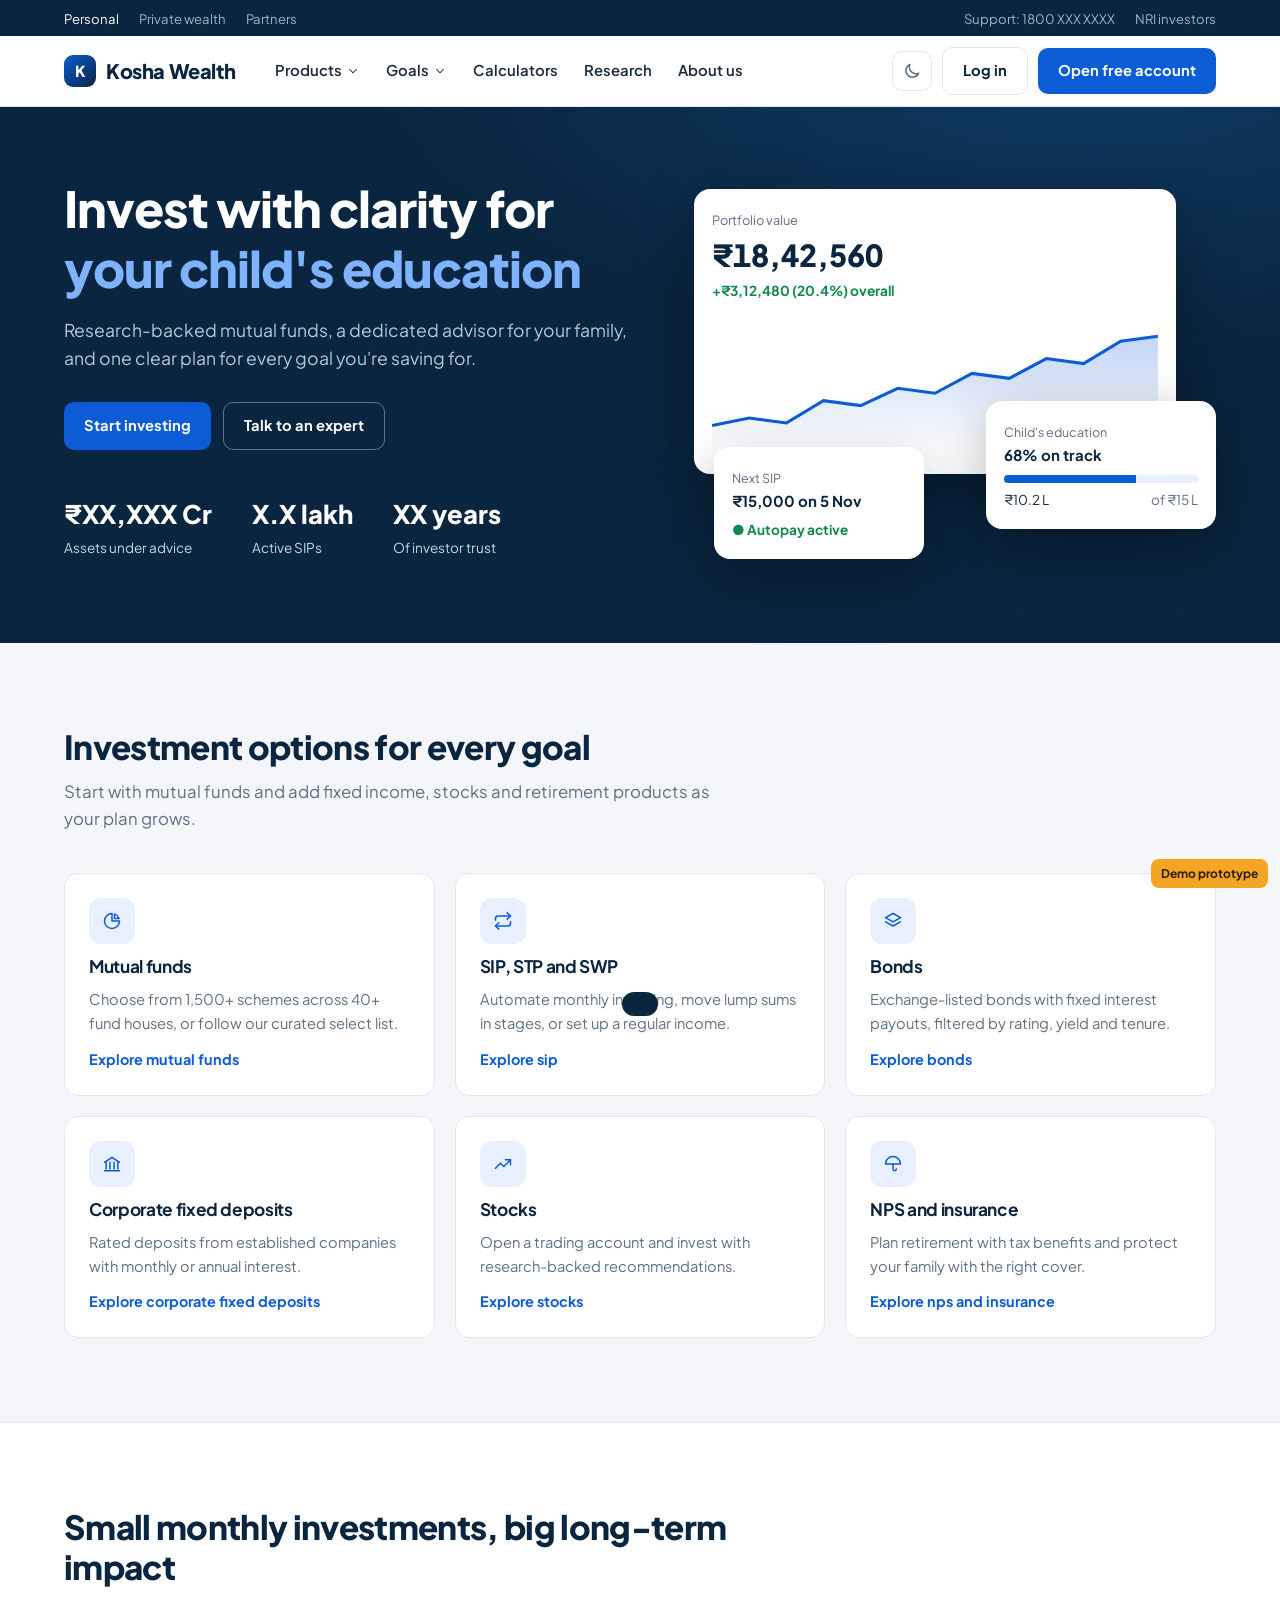
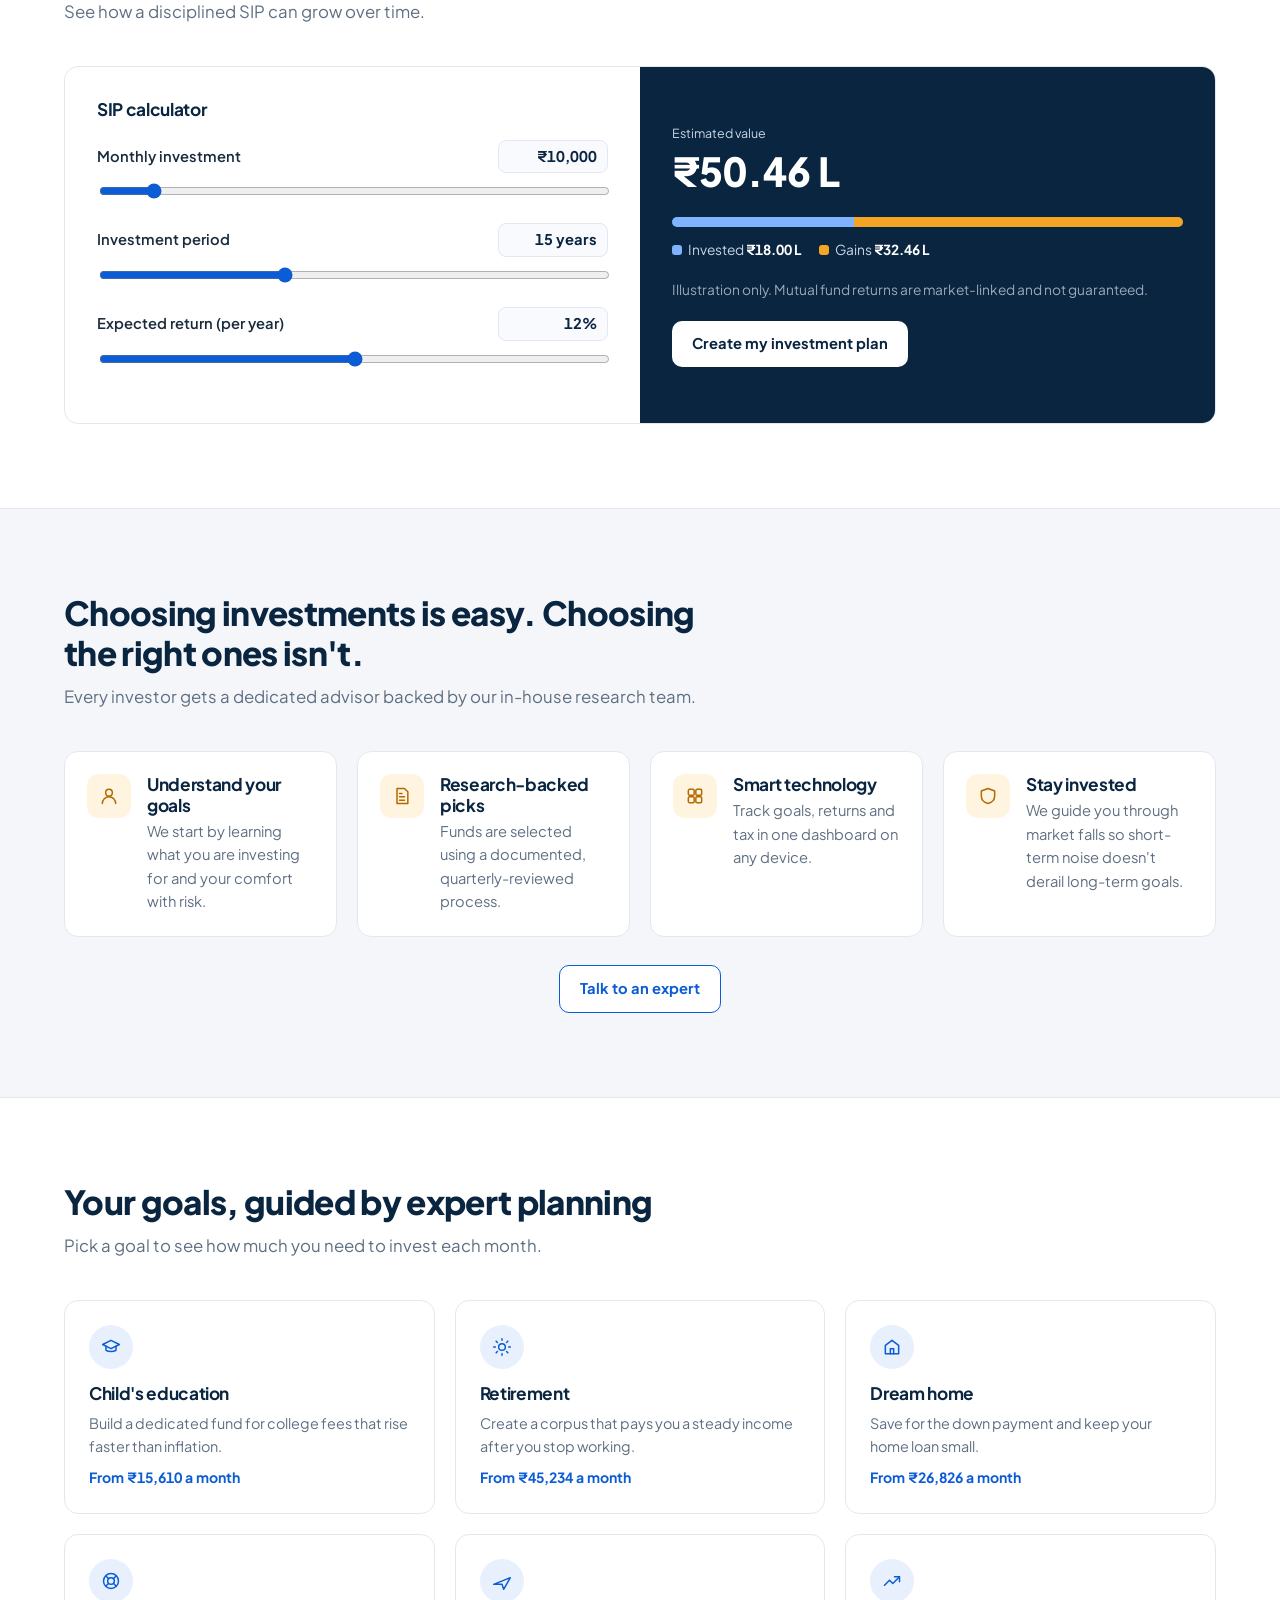
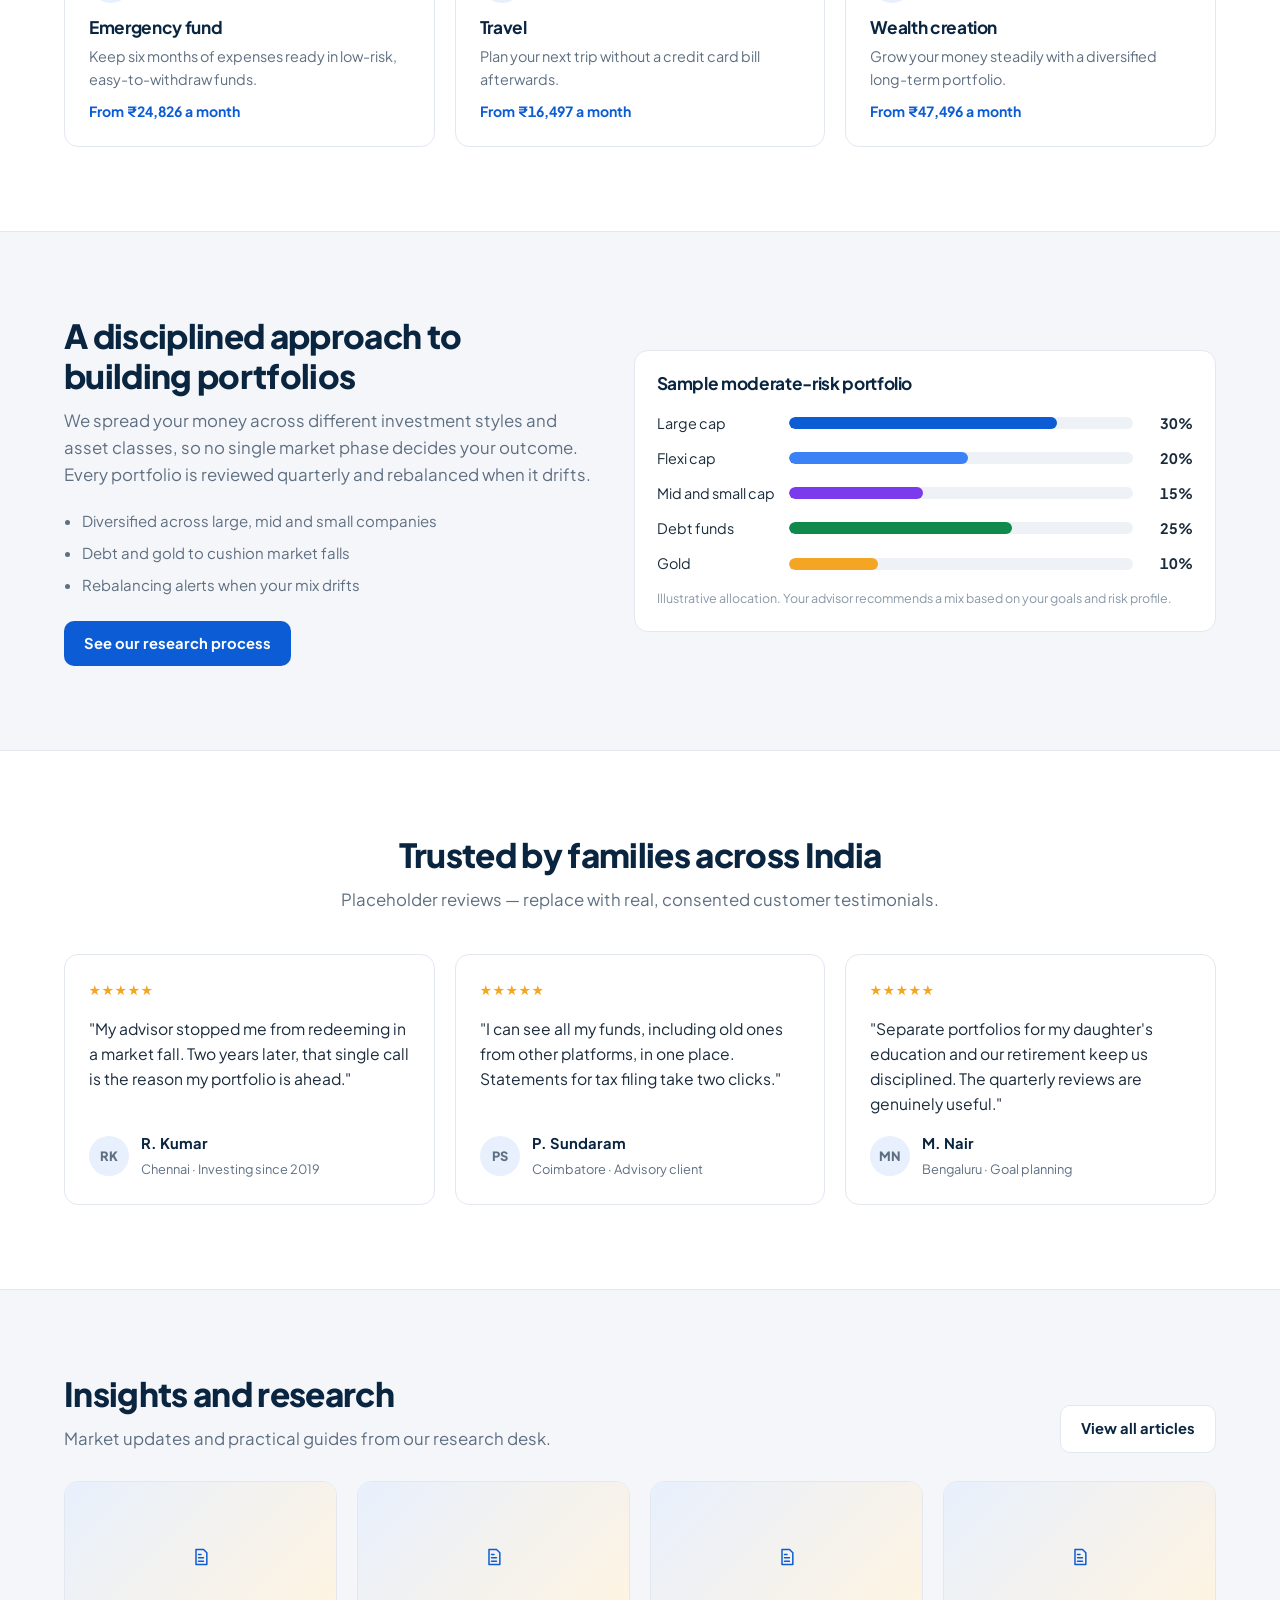
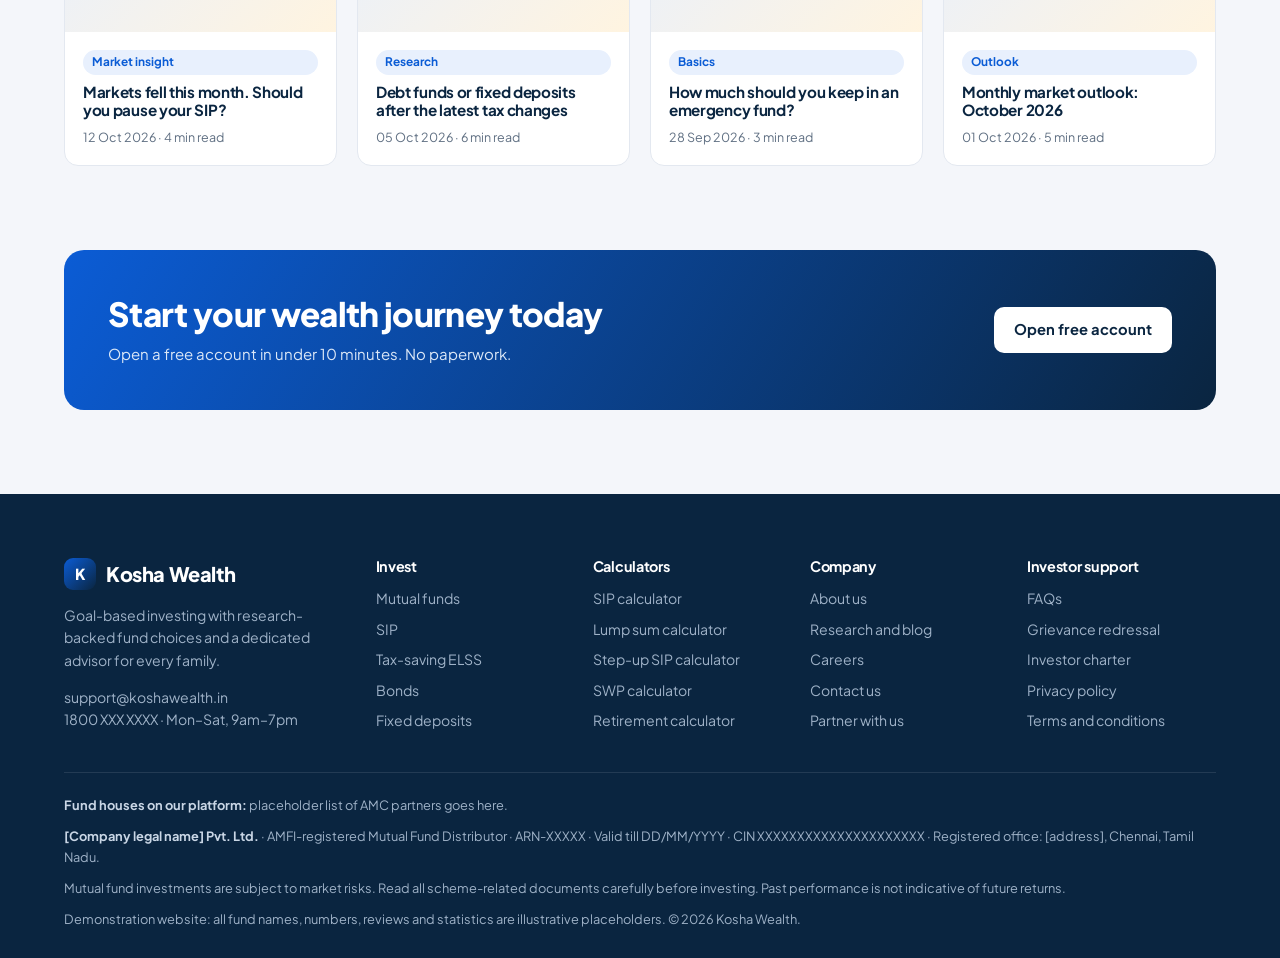
==== index.html @ cf7f3fb5 "Initial commit: Kosha Wealth demo website" ====
<!DOCTYPE html>
<html lang="en" data-theme="light">
<head>
<meta charset="utf-8">
<meta name="viewport" content="width=device-width, initial-scale=1, viewport-fit=cover">
<title>Kosha Wealth — Invest with a plan</title>
<link rel="preconnect" href="https://fonts.googleapis.com">
<link rel="preconnect" href="https://fonts.gstatic.com" crossorigin>
<link href="https://fonts.googleapis.com/css2?family=Plus+Jakarta+Sans:wght@400;500;600;700;800&display=swap" rel="stylesheet">
<style>
:root{
  --bg:#F4F6FA;--surface:#FFFFFF;--surface-2:#F8FAFD;--line:#E3E8F0;--line-2:#EEF2F7;
  --navy:#0A2540;--text:#1A2B3C;--muted:#5F6F82;--faint:#8A98A8;
  --primary:#0B5CD5;--primary-2:#0A4DB3;--primary-soft:#E8F0FD;
  --accent:#F5A524;--accent-soft:#FFF4E0;--up:#0F8A4C;--up-soft:#E6F6EE;--down:#D0342C;--down-soft:#FDECEB;
  --hero:#0A2540;--hero-2:#0E3A63;
  --shadow-sm:0 1px 2px rgba(10,37,64,.06);--shadow:0 2px 6px rgba(10,37,64,.05),0 12px 32px rgba(10,37,64,.07);
  --font:"Plus Jakarta Sans",ui-sans-serif,system-ui,-apple-system,"Segoe UI",Roboto,sans-serif;
  box-sizing:border-box;padding-top:env(safe-area-inset-top,0px);padding-bottom:env(safe-area-inset-bottom,0px);
}
:root[data-theme="dark"]{
  --bg:#0B1420;--surface:#111D2B;--surface-2:#0F1A27;--line:#213244;--line-2:#1A2A3A;
  --navy:#E6EEF7;--text:#D9E3EE;--muted:#93A4B6;--faint:#6F8296;
  --primary:#4C8DF6;--primary-2:#6AA1F8;--primary-soft:#14263D;
  --accent:#F5B54A;--accent-soft:#2A2213;--up:#3CC683;--up-soft:#0F2A1F;--down:#F2716A;--down-soft:#2E1716;
  --hero:#0D1B2C;--hero-2:#12304F;--shadow-sm:none;--shadow:none;
}
html{scroll-padding-top:env(safe-area-inset-top,0px)}
*,*::before,*::after{box-sizing:inherit}
body{margin:0;background:var(--bg);color:var(--text);font:15px/1.6 var(--font);-webkit-font-smoothing:antialiased}
h1,h2,h3,h4{color:var(--navy);margin:0;line-height:1.2;letter-spacing:-.02em}
h1{font-size:clamp(2.1rem,4.4vw,3.4rem);font-weight:800}
.hero h1{font-size:clamp(2.1rem,3.9vw,3.1rem)}
h2{font-size:clamp(1.55rem,2.6vw,2.15rem);font-weight:800}
h3{font-size:1.08rem;font-weight:700}
h4{font-size:.95rem;font-weight:700}
p{margin:0}a{color:inherit}
button,input,select{font:inherit;color:inherit}
:focus-visible{outline:3px solid var(--primary);outline-offset:2px;border-radius:6px}
.num{font-variant-numeric:tabular-nums}
.wrap{max-width:1200px;margin:0 auto;padding:0 24px}
.muted{color:var(--muted)}.small{font-size:.86rem}
.pos{color:var(--up)!important}.neg{color:var(--down)!important}
svg.i{width:20px;height:20px;stroke:currentColor;fill:none;stroke-width:1.8;stroke-linecap:round;stroke-linejoin:round;flex:none}
/* buttons */
.btn{border:0;cursor:pointer;border-radius:10px;padding:11px 20px;font-weight:700;font-size:.92rem;text-decoration:none;display:inline-flex;align-items:center;gap:8px;justify-content:center;white-space:nowrap;transition:background .15s,border-color .15s}
.btn-primary{background:var(--primary);color:#fff}.btn-primary:hover{background:var(--primary-2)}
.btn-outline{background:var(--surface);color:var(--primary);border:1.5px solid var(--primary)}
.btn-outline:hover{background:var(--primary-soft)}
.btn-light{background:var(--surface);color:var(--navy);border:1px solid var(--line)}
.btn-light:hover{border-color:var(--primary)}
.btn-white{background:#fff;color:#0A2540}
.btn-sm{padding:7px 14px;font-size:.84rem;border-radius:8px}
.icon-btn{width:40px;height:40px;border-radius:10px;border:1px solid var(--line);background:var(--surface);display:grid;place-items:center;cursor:pointer;color:var(--muted);position:relative}
.icon-btn:hover{color:var(--primary);border-color:var(--primary)}
.badge[hidden]{display:none}
.badge{position:absolute;top:-6px;right:-6px;background:var(--accent);color:#2B1D00;font-size:.7rem;font-weight:800;min-width:19px;height:19px;border-radius:10px;display:grid;place-items:center;padding:0 5px}
.card{background:var(--surface);border:1px solid var(--line);border-radius:14px}
.pad{padding:22px}
.chip{display:inline-flex;align-items:center;gap:6px;font-size:.74rem;font-weight:700;padding:3px 9px;border-radius:999px;background:var(--primary-soft);color:var(--primary)}
.chip.new{background:var(--accent-soft);color:#9A5B00}
:root[data-theme="dark"] .chip.new{color:var(--accent)}
.stars{color:var(--accent);font-size:.82rem;letter-spacing:1px;white-space:nowrap}

/* ===================== PUBLIC SITE ===================== */
.topbar{background:var(--hero);color:#C9D6E5;font-size:.82rem}
.topbar .wrap{display:flex;justify-content:space-between;align-items:center;height:36px;gap:16px}
.topbar a{text-decoration:none;opacity:.8}.topbar a:hover,.topbar a.on{opacity:1;color:#fff}
.topbar .seglinks{display:flex;gap:20px}
.pub-header{position:sticky;top:env(safe-area-inset-top,0px);z-index:40;background:var(--surface);border-bottom:1px solid var(--line)}
.pub-nav{display:flex;align-items:center;height:70px;gap:28px}
.logo{display:flex;align-items:center;gap:10px;font-weight:800;font-size:1.25rem;color:var(--navy);text-decoration:none;letter-spacing:-.02em}
.logo-mark{width:32px;height:32px;border-radius:9px;background:linear-gradient(135deg,var(--primary),#0A2540);display:grid;place-items:center;color:#fff;font-weight:800;font-size:.95rem}
.menu{display:flex;gap:2px;list-style:none;margin:0;padding:0}
.menu>li{position:relative}
.menu>li>a,.menu>li>button{display:flex;align-items:center;gap:4px;padding:24px 12px;font-weight:600;color:var(--text);text-decoration:none;background:none;border:0;cursor:pointer;font-size:.93rem}
.menu>li>a:hover,.menu>li>button:hover{color:var(--primary)}
.menu .caret{width:14px;height:14px}
.mega{position:absolute;top:100%;left:-12px;background:var(--surface);border:1px solid var(--line);border-radius:14px;box-shadow:var(--shadow);padding:14px;display:none;min-width:520px;grid-template-columns:1fr 1fr;gap:4px}
.menu>li:hover .mega,.menu>li:focus-within .mega{display:grid}
.mega a{display:flex;gap:12px;padding:10px 12px;border-radius:10px;text-decoration:none}
.mega a:hover{background:var(--surface-2)}
.mega .mi{width:36px;height:36px;border-radius:9px;background:var(--primary-soft);color:var(--primary);display:grid;place-items:center;flex:none}
.mega b{display:block;color:var(--navy);font-size:.92rem}
.mega span{color:var(--muted);font-size:.8rem;line-height:1.4}
.pub-actions{margin-left:auto;display:flex;gap:10px;align-items:center}
.burger{display:none}
@media (max-width:1020px){.menu{display:none}.burger{display:grid}.menu.open{display:flex;flex-direction:column;position:absolute;top:70px;left:0;right:0;background:var(--surface);border-bottom:1px solid var(--line);padding:8px 24px}.menu.open .mega{display:none!important}.menu.open>li>a,.menu.open>li>button{padding:12px 0}}
@media (max-width:560px){.hide-sm{display:none!important}}

.hero{background:radial-gradient(1200px 500px at 85% -10%,var(--hero-2),transparent 60%),var(--hero);color:#C9D6E5;padding:72px 0 84px;overflow:hidden}
.hero-grid{display:grid;grid-template-columns:1.1fr 1fr;gap:56px;align-items:center}
@media (max-width:940px){.hero-grid{grid-template-columns:1fr}}
.hero h1{color:#fff}
.hero h1 .rot{display:block;color:#7FB2FF;min-height:1.2em;transition:opacity .25s}
.hero p.lead{font-size:1.1rem;margin-top:18px;max-width:52ch;color:#B8C8DA}
.hero-cta{display:flex;gap:12px;margin-top:30px;flex-wrap:wrap}
.hero-cta .btn-ghost-w{background:transparent;border:1.5px solid rgba(255,255,255,.35);color:#fff}
.hero-cta .btn-ghost-w:hover{border-color:#fff}
.hero-stats{display:flex;gap:40px;margin-top:44px;flex-wrap:wrap}
.hero-stats b{display:block;color:#fff;font-size:1.6rem;font-weight:800}
.hero-stats span{font-size:.85rem}
.hero-visual{position:relative;min-height:380px}
.hv-card{position:absolute;background:#fff;color:#1A2B3C;border-radius:16px;box-shadow:0 20px 60px rgba(0,0,0,.3);padding:18px}
.hv-main{inset:10px 40px auto 0;}
.hv-main small{color:#5F6F82;font-size:.8rem}
.hv-main .v{font-size:1.9rem;font-weight:800;color:#0A2540}
.hv-goal{right:0;bottom:30px;width:230px}
.hv-sip{left:20px;bottom:0;width:210px}
.prog{height:8px;border-radius:4px;background:#E8F0FD;overflow:hidden;margin-top:8px}.prog span{display:block;height:100%;background:#0B5CD5}
:root[data-theme="dark"] .prog{background:var(--line)}
.hv-row{display:flex;justify-content:space-between;font-size:.85rem;margin-top:6px}
@media (max-width:940px){.hero-visual{display:none}}

section.s{padding:84px 0}
section.alt{background:var(--surface);border-top:1px solid var(--line);border-bottom:1px solid var(--line)}
.sh{max-width:680px;margin-bottom:40px}
.sh.center{margin-left:auto;margin-right:auto;text-align:center}
.sh p{color:var(--muted);font-size:1.05rem;margin-top:12px}
.g3{display:grid;grid-template-columns:repeat(3,1fr);gap:20px}
.g4{display:grid;grid-template-columns:repeat(4,1fr);gap:20px}
.g2{display:grid;grid-template-columns:1fr 1fr;gap:20px}
@media (max-width:940px){.g3,.g4{grid-template-columns:1fr 1fr}.g2{grid-template-columns:1fr}}
@media (max-width:600px){.g3,.g4{grid-template-columns:1fr}}
.prod{padding:24px;display:flex;flex-direction:column;gap:12px;text-decoration:none;transition:border-color .15s,box-shadow .15s}
.prod:hover{border-color:var(--primary);box-shadow:var(--shadow)}
.prod .pi{width:46px;height:46px;border-radius:12px;background:var(--primary-soft);color:var(--primary);display:grid;place-items:center}
.prod p{color:var(--muted);font-size:.92rem}
.prod .more{margin-top:auto;color:var(--primary);font-weight:700;font-size:.9rem}
.calc-sec{display:grid;grid-template-columns:1fr 1fr;gap:0;overflow:hidden}
@media (max-width:860px){.calc-sec{grid-template-columns:1fr}}
.calc-sec .l{padding:32px}.calc-sec .r{padding:32px;background:var(--hero);color:#C9D6E5;display:flex;flex-direction:column;justify-content:center}
.calc-sec .r h3{color:#fff}
.rng{display:grid;gap:8px;margin-bottom:22px}
.rng .top{display:flex;justify-content:space-between;align-items:center;font-weight:600;font-size:.92rem}
.rng .val{border:1px solid var(--line);border-radius:8px;padding:4px 10px;min-width:110px;text-align:right;background:var(--surface-2);font-weight:700;color:var(--navy)}
input[type=range]{width:100%;accent-color:var(--primary)}
.big-v{font-size:2.5rem;font-weight:800;color:#fff;line-height:1.1;margin:6px 0 18px}
.split{display:flex;height:10px;border-radius:5px;overflow:hidden;margin:6px 0 12px;background:rgba(255,255,255,.12)}
.split .a{background:#7FB2FF}.split .b{background:var(--accent)}
.lg{display:flex;gap:18px;font-size:.86rem;flex-wrap:wrap}.lg i{display:inline-block;width:10px;height:10px;border-radius:3px;margin-right:6px}
.feat{display:flex;gap:16px;padding:22px}
.feat .fi{width:44px;height:44px;border-radius:12px;background:var(--accent-soft);color:#B26A00;display:grid;place-items:center;flex:none}
:root[data-theme="dark"] .feat .fi{color:var(--accent)}
.feat p{color:var(--muted);font-size:.92rem;margin-top:4px}
.goal{position:relative;padding:24px;min-height:190px;display:flex;flex-direction:column;gap:8px;text-decoration:none;overflow:hidden;cursor:pointer;text-align:left;border:1px solid var(--line);background:var(--surface);border-radius:14px}
.goal:hover{border-color:var(--primary)}
.goal .gi{width:44px;height:44px;border-radius:50%;background:var(--primary-soft);color:var(--primary);display:grid;place-items:center;margin-bottom:6px}
.goal p{color:var(--muted);font-size:.9rem}
.goal .gl{margin-top:auto;font-weight:700;color:var(--primary);font-size:.88rem}
.approach{display:grid;grid-template-columns:1fr 1.1fr;gap:40px;align-items:center}
@media (max-width:900px){.approach{grid-template-columns:1fr}}
.alloc-row{display:grid;grid-template-columns:120px 1fr 48px;gap:12px;align-items:center;font-size:.9rem;margin-bottom:12px}
.alloc-row .bar{height:12px;border-radius:6px;background:var(--line-2);overflow:hidden}.alloc-row .bar span{display:block;height:100%;border-radius:6px}
.testi{padding:24px;display:flex;flex-direction:column;gap:16px}
.testi p{font-size:.98rem}
.who{display:flex;gap:12px;align-items:center;margin-top:auto}
.av{width:40px;height:40px;border-radius:50%;background:var(--primary-soft);color:var(--primary);display:grid;place-items:center;font-weight:800}
.who b{display:block;font-size:.92rem;color:var(--navy)}.who span{font-size:.8rem;color:var(--muted)}
.post{overflow:hidden;display:flex;flex-direction:column;text-decoration:none}
.post .th{height:150px;background:linear-gradient(135deg,var(--primary-soft),var(--accent-soft));display:grid;place-items:center;color:var(--primary)}
.post .pb{padding:18px;display:grid;gap:8px}
.post .pb small{color:var(--muted)}
.cta-band{background:linear-gradient(120deg,var(--primary),#0A2540);color:#DCE8F7;border-radius:20px;padding:44px;display:flex;justify-content:space-between;align-items:center;gap:24px;flex-wrap:wrap}
.cta-band h2{color:#fff}
.faq details{border-bottom:1px solid var(--line);padding:18px 0}
.faq summary{cursor:pointer;font-weight:700;color:var(--navy);list-style:none;display:flex;justify-content:space-between;gap:12px}
.faq summary::-webkit-details-marker{display:none}
.faq summary::after{content:"+";font-size:1.3rem;line-height:1;color:var(--primary)}
.faq details[open] summary::after{content:"–"}
.faq details p{color:var(--muted);margin-top:10px;max-width:72ch}
.pub-footer{background:var(--hero);color:#9FB2C7;padding:64px 0 28px;font-size:.88rem}
.pub-footer .logo{color:#fff}
.fgrid{display:grid;grid-template-columns:1.5fr repeat(4,1fr);gap:28px}
@media (max-width:900px){.fgrid{grid-template-columns:1fr 1fr}}
.pub-footer h4{color:#fff;margin-bottom:12px;font-size:.9rem}
.pub-footer ul{list-style:none;padding:0;margin:0;display:grid;gap:8px}
.pub-footer a{text-decoration:none}.pub-footer a:hover{color:#fff}
.fmeta{border-top:1px solid rgba(255,255,255,.1);margin-top:40px;padding-top:22px;display:grid;gap:10px;font-size:.8rem;line-height:1.65}
.fmeta b{color:#C9D6E5}
.page-hero{background:var(--hero);color:#B8C8DA;padding:52px 0}
.page-hero h1{color:#fff;font-size:clamp(1.9rem,3.6vw,2.7rem)}
.page-hero p{margin-top:10px;max-width:60ch}

/* ===================== APP (LOGGED IN) ===================== */
.app{display:none;min-height:100vh}
body.in-app .public{display:none}
body.in-app .app{display:grid;grid-template-columns:240px 1fr}
@media (max-width:980px){body.in-app .app{grid-template-columns:1fr}}
.side{position:sticky;top:0;height:100vh;background:var(--surface);border-right:1px solid var(--line);display:flex;flex-direction:column;padding:18px 14px;overflow-y:auto}
@media (max-width:980px){.side{position:fixed;left:0;top:0;bottom:0;width:260px;z-index:70;transform:translateX(-100%);transition:transform .25s}.side.open{transform:none}}
.side .logo{padding:4px 8px 18px}
.snav{display:grid;gap:2px}
.snav a{display:flex;align-items:center;gap:12px;padding:10px 12px;border-radius:10px;text-decoration:none;color:var(--muted);font-weight:600;font-size:.92rem}
.snav a:hover{background:var(--surface-2);color:var(--navy)}
.snav a.on{background:var(--primary-soft);color:var(--primary)}
.snav .sep{height:1px;background:var(--line);margin:10px 8px}
.side-foot{margin-top:auto;padding:14px;border-radius:12px;background:var(--surface-2);border:1px solid var(--line);font-size:.84rem}
.app-main{min-width:0;display:flex;flex-direction:column}
.atop{position:sticky;top:0;z-index:30;background:var(--surface);border-bottom:1px solid var(--line);height:64px;display:flex;align-items:center;gap:14px;padding:0 24px}
.atop .menu-t{display:none}
@media (max-width:980px){.atop .menu-t{display:grid}}
.search{flex:1;max-width:420px;display:flex;align-items:center;gap:8px;border:1px solid var(--line);background:var(--surface-2);border-radius:10px;padding:0 12px;height:40px;color:var(--faint)}
.search input{border:0;background:transparent;outline:0;flex:1;color:var(--text)}
.atop-r{margin-left:auto;display:flex;gap:10px;align-items:center}
@media (max-width:640px){.search{display:none}.atop{padding:0 14px;gap:8px}.atop-r{gap:6px}.acontent{padding:16px}}
.me{display:flex;align-items:center;gap:10px;cursor:pointer;background:none;border:0;padding:4px}
.me .av{width:36px;height:36px}
.me b{font-size:.88rem;color:var(--navy);display:block;line-height:1.2;text-align:left}.me small{font-size:.75rem;color:var(--muted)}
.dd{position:absolute;right:0;top:calc(100% + 8px);background:var(--surface);border:1px solid var(--line);border-radius:14px;box-shadow:var(--shadow);width:260px;padding:8px;display:none;z-index:60}
.dd.show{display:block}
.dd h5{margin:8px 10px 4px;font-size:.72rem;color:var(--faint);font-weight:700}
.dd a{display:flex;gap:10px;align-items:center;padding:9px 10px;border-radius:8px;text-decoration:none;font-size:.9rem;font-weight:600}
.dd a:hover{background:var(--surface-2);color:var(--primary)}
.subnav{background:var(--surface);border-bottom:1px solid var(--line);padding:0 24px;display:flex;gap:4px;overflow-x:auto}
.subnav a{padding:14px 14px;text-decoration:none;font-weight:700;color:var(--muted);border-bottom:2.5px solid transparent;white-space:nowrap;font-size:.92rem}
.subnav a.on{color:var(--primary);border-color:var(--primary)}
.subnav a:hover{color:var(--navy)}
.acontent{padding:24px;display:grid;grid-template-columns:minmax(0,1fr);gap:22px;max-width:1280px;width:100%}
.acontent>*{min-width:0}
.subnav[hidden]{display:none}
.ahead{display:flex;justify-content:space-between;align-items:end;gap:14px;flex-wrap:wrap}
.ahead h1{font-size:1.6rem}
.welcome{background:linear-gradient(115deg,var(--hero),var(--hero-2));color:#C9D6E5;border-radius:16px;padding:28px;display:flex;justify-content:space-between;align-items:center;gap:20px;flex-wrap:wrap}
.welcome h2{color:#fff;font-size:1.5rem}
.welcome p{margin-top:6px}
.tiles{display:grid;grid-template-columns:repeat(6,1fr);gap:12px}
@media (max-width:900px){.tiles{grid-template-columns:repeat(3,1fr)}}
.tile{padding:18px 12px;text-align:center;display:grid;gap:8px;justify-items:center;text-decoration:none;font-weight:700;font-size:.88rem;color:var(--navy);position:relative}
.tile:hover{border-color:var(--primary)}
.tile .ti{width:44px;height:44px;border-radius:12px;background:var(--primary-soft);color:var(--primary);display:grid;place-items:center}
.tile .chip{position:absolute;top:8px;right:8px;font-size:.65rem;padding:1px 7px}
.secthead{display:flex;justify-content:space-between;align-items:center;margin-bottom:14px;gap:12px}
.secthead a{color:var(--primary);font-weight:700;text-decoration:none;font-size:.9rem}
.pills{display:flex;gap:8px;overflow-x:auto;padding-bottom:2px}
.pill{border:1px solid var(--line);background:var(--surface);border-radius:999px;padding:7px 14px;font-weight:600;font-size:.86rem;cursor:pointer;white-space:nowrap;color:var(--muted)}
.pill[aria-pressed="true"]{background:var(--primary);border-color:var(--primary);color:#fff}
.hscroll{display:grid;grid-auto-flow:column;grid-auto-columns:minmax(220px,1fr);gap:14px;overflow-x:auto;padding-bottom:4px}
.fcard{padding:16px;display:flex;flex-direction:column;gap:10px;cursor:pointer;text-align:left;background:var(--surface);border:1px solid var(--line);border-radius:14px}
.fcard:hover{border-color:var(--primary)}
.fcard .inv{font-size:.72rem;font-weight:700;color:var(--muted)}
.fcard b{color:var(--navy);font-size:.92rem;line-height:1.35}
.fcard .ret{font-size:1.3rem;font-weight:800}
.fcard small{color:var(--muted);font-size:.76rem}
.amc{width:34px;height:34px;border-radius:9px;display:grid;place-items:center;font-weight:800;font-size:.8rem;color:#fff;flex:none}
.split2{display:grid;grid-template-columns:1.5fr 1fr;gap:22px}
@media (max-width:1000px){.split2{grid-template-columns:1fr}}
.worth{display:flex;justify-content:space-between;gap:18px;align-items:center;flex-wrap:wrap}
.worth .srcs{display:flex;gap:8px;flex-wrap:wrap}
.worth .srcs span{font-size:.75rem;font-weight:700;border:1px solid var(--line);border-radius:6px;padding:3px 8px;color:var(--muted)}
.blog-l a{display:flex;justify-content:space-between;gap:12px;padding:12px 0;border-bottom:1px solid var(--line-2);text-decoration:none;font-weight:600;font-size:.92rem}
.blog-l a:last-child{border-bottom:0}.blog-l small{color:var(--muted);white-space:nowrap;font-weight:500}
.notice{display:flex;gap:14px;align-items:center;justify-content:space-between;background:var(--accent-soft);border:1px solid #F7DDA8;border-radius:14px;padding:16px 18px;flex-wrap:wrap}
:root[data-theme="dark"] .notice{border-color:#4A3A16}
.notice b{color:var(--navy)}
.trustrow{display:grid;grid-template-columns:repeat(3,1fr);gap:12px}
@media (max-width:700px){.trustrow{grid-template-columns:1fr}}
.trustrow div{display:flex;gap:12px;align-items:center;padding:14px;font-size:.84rem;color:var(--muted)}
.trustrow b{display:block;color:var(--navy);font-size:.9rem}
.metrics{display:grid;grid-template-columns:repeat(4,1fr);gap:1px;background:var(--line);border-radius:14px;overflow:hidden;border:1px solid var(--line)}
@media (max-width:800px){.metrics{grid-template-columns:1fr 1fr}}
.metrics>div{background:var(--surface);padding:18px}
.metrics small{color:var(--muted);font-size:.8rem;display:block}
.metrics b{font-size:1.35rem;color:var(--navy);font-weight:800}
.metrics .sub{font-size:.8rem;font-weight:700}
.seg{display:inline-flex;background:var(--line-2);border-radius:10px;padding:3px;gap:3px}
.seg button{border:0;background:transparent;padding:7px 14px;border-radius:8px;font-weight:700;cursor:pointer;color:var(--muted);font-size:.85rem;white-space:nowrap}
.seg button[aria-pressed="true"]{background:var(--surface);color:var(--primary);box-shadow:var(--shadow-sm)}
.ptabs{display:flex;gap:4px;border-bottom:1px solid var(--line);overflow-x:auto}
.ptabs button{background:none;border:0;padding:12px 16px;font-weight:700;color:var(--muted);cursor:pointer;border-bottom:2.5px solid transparent;white-space:nowrap}
.ptabs button[aria-pressed="true"]{color:var(--primary);border-color:var(--primary)}
.gport{display:grid;grid-template-columns:1fr auto auto;gap:18px;align-items:center;padding:16px 20px;border-bottom:1px solid var(--line-2)}
.gport:last-child{border-bottom:0}
.gport .bar{height:6px;border-radius:3px;background:var(--line-2);margin-top:8px;max-width:260px;overflow:hidden}.gport .bar span{display:block;height:100%;background:var(--primary)}
@media (max-width:640px){.gport{grid-template-columns:1fr auto}.gport .act{display:none}}
table{width:100%;border-collapse:collapse;font-size:.9rem}
th,td{padding:12px 14px;text-align:left;border-bottom:1px solid var(--line-2)}
th{color:var(--muted);font-weight:700;font-size:.78rem;background:var(--surface-2)}
td.r,th.r{text-align:right}
.tbl{overflow-x:auto}
.linkish{background:none;border:0;padding:0;color:var(--navy);font-weight:700;cursor:pointer;text-align:left}
.linkish:hover{color:var(--primary)}
.inv-tiles{display:grid;grid-template-columns:repeat(7,1fr);gap:12px}
@media (max-width:1100px){.inv-tiles{grid-template-columns:repeat(4,1fr)}}
@media (max-width:600px){.inv-tiles{grid-template-columns:repeat(2,1fr)}}
.cat-grid{display:grid;grid-template-columns:repeat(6,1fr);gap:12px}
@media (max-width:900px){.cat-grid{grid-template-columns:repeat(3,1fr)}}
.sp-grid{display:grid;grid-template-columns:repeat(4,1fr);gap:12px}
@media (max-width:900px){.sp-grid{grid-template-columns:1fr 1fr}}
.sp{padding:18px;display:grid;gap:4px;cursor:pointer;text-align:left;background:var(--surface);border:1px solid var(--line);border-radius:14px}
.sp:hover{border-color:var(--primary)}
.sp b{color:var(--navy)}.sp span{color:var(--muted);font-size:.85rem}
.flist .row{display:grid;grid-template-columns:auto 1fr repeat(3,74px) 84px 70px auto;gap:14px;align-items:center;padding:14px 18px;border-bottom:1px solid var(--line-2)}
.flist .row:last-child{border-bottom:0}
.flist .head{background:var(--surface-2);font-size:.76rem;font-weight:700;color:var(--muted);padding-top:10px;padding-bottom:10px}
.flist .r{text-align:right}
.flist .nm small{display:block;color:var(--muted);font-size:.78rem}
@media (max-width:900px){.flist .row{grid-template-columns:auto 1fr 74px auto}.flist .c1,.flist .c5,.flist .cn,.flist .cr{display:none}}
.add{border:1.5px solid var(--primary);background:transparent;color:var(--primary);border-radius:8px;padding:6px 12px;font-weight:700;cursor:pointer;font-size:.82rem;white-space:nowrap}
.add.on{background:var(--primary);color:#fff}
.layout-f{display:grid;grid-template-columns:250px 1fr;gap:20px;align-items:start}
@media (max-width:900px){.layout-f{grid-template-columns:1fr}}
.fpanel{padding:18px;display:grid;gap:18px;position:sticky;top:84px}
@media (max-width:900px){.fpanel{position:static}}
.fpanel h4{font-size:.85rem;margin-bottom:6px}
.fpanel label{display:flex;gap:8px;align-items:center;font-size:.88rem;color:var(--muted);padding:3px 0;cursor:pointer}
.tool{display:flex;gap:10px;flex-wrap:wrap;margin-bottom:14px}
.tool input,.tool select,.fld input,.fld select{border:1px solid var(--line);background:var(--surface);border-radius:10px;padding:10px 12px;color:var(--text)}
.tool input{flex:1;min-width:200px}
.empty{text-align:center;padding:48px 20px;color:var(--muted)}
.empty .ei{width:56px;height:56px;border-radius:50%;background:var(--primary-soft);color:var(--primary);display:grid;place-items:center;margin:0 auto 14px}
/* fund detail */
.fhead{display:flex;justify-content:space-between;gap:18px;flex-wrap:wrap;align-items:flex-start}
.fstats{display:grid;grid-template-columns:repeat(6,1fr);gap:1px;background:var(--line);border:1px solid var(--line);border-radius:14px;overflow:hidden}
@media (max-width:900px){.fstats{grid-template-columns:repeat(3,1fr)}}
.fstats div{background:var(--surface);padding:14px 16px}
.fstats small{display:block;color:var(--muted);font-size:.76rem}
.fstats b{font-size:1.02rem;color:var(--navy)}
.riskm{display:inline-flex;gap:3px;vertical-align:middle;margin-left:6px}.riskm i{width:10px;height:6px;border-radius:2px;background:var(--line)}
.kv{display:grid;grid-template-columns:1fr 1fr;gap:16px 24px}
.kv small{display:block;color:var(--muted);font-size:.78rem}
.kv b{color:var(--navy);font-size:.92rem;font-weight:600}
.rbtn{display:flex;gap:6px}.rbtn button{border:1px solid var(--line);background:var(--surface);border-radius:8px;padding:5px 11px;font-weight:700;cursor:pointer;font-size:.8rem;color:var(--muted)}
.rbtn button[aria-pressed="true"]{background:var(--primary-soft);color:var(--primary);border-color:var(--primary)}
.sbar{height:8px;border-radius:4px;background:var(--line-2);overflow:hidden}.sbar span{display:block;height:100%;background:var(--primary)}
/* bonds */
.bond{padding:18px;display:grid;gap:12px}
.bond .top{display:flex;justify-content:space-between;gap:10px;align-items:flex-start}
.bond .ytm{font-size:1.5rem;font-weight:800;color:var(--up)}
.bond .meta{display:grid;grid-template-columns:repeat(3,1fr);gap:8px;font-size:.8rem;color:var(--muted)}
.bond .meta b{display:block;color:var(--navy);font-size:.88rem}
/* drawer modal toast */
.scrim{position:fixed;inset:0;background:rgba(5,15,30,.5);z-index:80;display:none}.scrim.show{display:block}
.drawer{position:fixed;top:0;right:0;bottom:0;width:min(460px,100%);background:var(--surface);z-index:90;transform:translateX(100%);transition:transform .28s ease;display:flex;flex-direction:column;padding-top:env(safe-area-inset-top,0px);padding-bottom:env(safe-area-inset-bottom,0px)}
.drawer.show{transform:none}
.dh{display:flex;justify-content:space-between;align-items:center;padding:18px 22px;border-bottom:1px solid var(--line)}
.db{padding:20px 22px;overflow-y:auto;flex:1;display:grid;gap:14px;align-content:start}
.df{padding:16px 22px;border-top:1px solid var(--line)}
.x{background:none;border:0;font-size:1.6rem;cursor:pointer;color:var(--muted);line-height:1}
.bitem{border:1px solid var(--line);border-radius:14px;padding:16px;display:grid;gap:12px}
.fld{display:grid;gap:6px}.fld label{font-size:.82rem;font-weight:700;color:var(--muted)}
.fld input,.fld select{width:100%}
.f2{display:grid;grid-template-columns:1fr 1fr;gap:12px}
.modal{position:fixed;inset:0;z-index:95;display:none;place-items:center;padding:20px}.modal.show{display:grid}
.mbox{background:var(--surface);border-radius:20px;width:min(860px,100%);display:grid;grid-template-columns:1fr 1fr;overflow:hidden;box-shadow:0 30px 80px rgba(0,0,0,.3)}
@media (max-width:760px){.mbox{grid-template-columns:1fr}.mbox .ml{display:none}}
.mbox .ml{background:linear-gradient(150deg,var(--hero),var(--hero-2));color:#C9D6E5;padding:36px;display:flex;flex-direction:column;gap:16px}
.mbox .ml h3{color:#fff;font-size:1.4rem}
.mbox .ml li{margin-bottom:8px}
.mbox .mr{padding:36px;display:grid;gap:14px;align-content:center}
.sepor{display:flex;align-items:center;gap:10px;color:var(--faint);font-size:.82rem}.sepor::before,.sepor::after{content:"";flex:1;height:1px;background:var(--line)}
.toast{position:fixed;left:50%;bottom:calc(24px + env(safe-area-inset-bottom,0px));transform:translateX(-50%) translateY(140px);background:var(--navy);color:var(--bg);padding:12px 18px;border-radius:12px;font-weight:600;z-index:100;transition:transform .25s;max-width:90vw}
.toast.show{transform:translateX(-50%) translateY(0)}
.demo-flag{position:fixed;right:12px;bottom:calc(12px + env(safe-area-inset-bottom,0px));z-index:50;background:var(--accent);color:#2B1D00;font-size:.75rem;font-weight:700;padding:5px 10px;border-radius:8px}
.kyc-steps{display:grid;gap:14px}
.kstep{display:flex;gap:16px;padding:18px;border:1px solid var(--line);border-radius:14px}
.kstep .kn{width:34px;height:34px;border-radius:50%;background:var(--primary);color:#fff;display:grid;place-items:center;font-weight:800;flex:none}
.kstep.done .kn{background:var(--up)}
.footnote{font-size:.78rem;color:var(--faint);line-height:1.6}
@media (prefers-reduced-motion:reduce){*{transition:none!important}}
</style>
</head>
<body>

<!-- ========================= PUBLIC WEBSITE ========================= -->
<div class="public">
  <div class="topbar"><div class="wrap">
    <div class="seglinks"><a href="#/" class="on">Personal</a><a href="#/">Private wealth</a><a href="#/">Partners</a></div>
    <div class="seglinks hide-sm"><a href="#/contact">Support: 1800 XXX XXXX</a><a href="#/">NRI investors</a></div>
  </div></div>

  <header class="pub-header"><div class="wrap pub-nav">
    <a class="logo" href="#/"><span class="logo-mark">K</span>Kosha Wealth</a>
    <ul class="menu" id="pubMenu">
      <li><button aria-haspopup="true">Products <svg class="i caret" viewBox="0 0 24 24"><path d="m6 9 6 6 6-6"/></svg></button>
        <div class="mega">
          <a href="#/mutual-funds"><span class="mi" data-ic="pie"></span><div><b>Mutual funds</b><span>1,500+ funds with SIP from ₹500</span></div></a>
          <a href="#/mutual-funds"><span class="mi" data-ic="repeat"></span><div><b>SIP, STP and SWP</b><span>Invest, transfer or withdraw on schedule</span></div></a>
          <a href="#/mutual-funds"><span class="mi" data-ic="layers"></span><div><b>Bonds</b><span>Listed bonds with regular interest</span></div></a>
          <a href="#/mutual-funds"><span class="mi" data-ic="bank"></span><div><b>Fixed deposits</b><span>Rated corporate FDs</span></div></a>
          <a href="#/mutual-funds"><span class="mi" data-ic="trend"></span><div><b>Stocks</b><span>Research-backed stock ideas</span></div></a>
          <a href="#/mutual-funds"><span class="mi" data-ic="umbrella"></span><div><b>NPS and insurance</b><span>Retirement and protection</span></div></a>
        </div></li>
      <li><button aria-haspopup="true">Goals <svg class="i caret" viewBox="0 0 24 24"><path d="m6 9 6 6 6-6"/></svg></button>
        <div class="mega" id="goalMega"></div></li>
      <li><a href="#/calculators">Calculators</a></li>
      <li><a href="#/research">Research</a></li>
      <li><a href="#/about">About us</a></li>
    </ul>
    <div class="pub-actions">
      <button class="icon-btn theme-t" aria-label="Switch to dark mode"></button>
      <button class="btn btn-light hide-sm" data-login>Log in</button>
      <button class="btn btn-primary" data-login>Open free account</button>
      <button class="icon-btn burger" id="burger" aria-label="Menu" aria-expanded="false"><svg class="i" viewBox="0 0 24 24"><path d="M4 6h16M4 12h16M4 18h16"/></svg></button>
    </div>
  </div></header>

  <main id="pubMain"></main>

  <footer class="pub-footer"><div class="wrap">
    <div class="fgrid">
      <div><a class="logo" href="#/"><span class="logo-mark">K</span>Kosha Wealth</a>
        <p style="margin-top:14px;max-width:36ch">Goal-based investing with research-backed fund choices and a dedicated advisor for every family.</p>
        <p style="margin-top:14px">support@koshawealth.in<br>1800 XXX XXXX · Mon–Sat, 9am–7pm</p></div>
      <div><h4>Invest</h4><ul><li><a href="#/mutual-funds">Mutual funds</a></li><li><a href="#/mutual-funds">SIP</a></li><li><a href="#/mutual-funds">Tax-saving ELSS</a></li><li><a href="#/mutual-funds">Bonds</a></li><li><a href="#/mutual-funds">Fixed deposits</a></li></ul></div>
      <div><h4>Calculators</h4><ul><li><a href="#/calculators">SIP calculator</a></li><li><a href="#/calculators">Lump sum calculator</a></li><li><a href="#/calculators">Step-up SIP calculator</a></li><li><a href="#/calculators">SWP calculator</a></li><li><a href="#/calculators">Retirement calculator</a></li></ul></div>
      <div><h4>Company</h4><ul><li><a href="#/about">About us</a></li><li><a href="#/research">Research and blog</a></li><li><a href="#/about">Careers</a></li><li><a href="#/contact">Contact us</a></li><li><a href="#/about">Partner with us</a></li></ul></div>
      <div><h4>Investor support</h4><ul><li><a href="#/contact">FAQs</a></li><li><a href="#/contact">Grievance redressal</a></li><li><a href="#/about">Investor charter</a></li><li><a href="#/about">Privacy policy</a></li><li><a href="#/about">Terms and conditions</a></li></ul></div>
    </div>
    <div class="fmeta">
      <p><b>Fund houses on our platform:</b> placeholder list of AMC partners goes here.</p>
      <p><b>[Company legal name] Pvt. Ltd.</b> · AMFI-registered Mutual Fund Distributor · ARN-XXXXX · Valid till DD/MM/YYYY · CIN XXXXXXXXXXXXXXXXXXXXX · Registered office: [address], Chennai, Tamil Nadu.</p>
      <p>Mutual fund investments are subject to market risks. Read all scheme-related documents carefully before investing. Past performance is not indicative of future returns.</p>
      <p>Demonstration website: all fund names, numbers, reviews and statistics are illustrative placeholders. © 2026 Kosha Wealth.</p>
    </div>
  </div></footer>
</div>

<!-- ========================= LOGGED-IN APP ========================= -->
<div class="app">
  <aside class="side" id="side">
    <a class="logo" href="#/app/dashboard"><span class="logo-mark">K</span>Kosha Wealth</a>
    <nav class="snav" id="snav" aria-label="Products"></nav>
    <div class="side-foot"><b style="color:var(--navy)">Your advisor</b><p class="muted" style="margin:4px 0 10px">Priya S. · Wealth manager</p><button class="btn btn-outline btn-sm" style="width:100%" data-toast="Your advisor will call you within 30 minutes (demo)">Request a call</button></div>
  </aside>
  <div class="app-main">
    <div class="atop">
      <button class="icon-btn menu-t" id="sideBtn" aria-label="Open menu"><svg class="i" viewBox="0 0 24 24"><path d="M4 6h16M4 12h16M4 18h16"/></svg></button>
      <label class="search"><svg class="i" viewBox="0 0 24 24"><circle cx="11" cy="11" r="7"/><path d="m20 20-3.5-3.5"/></svg><input id="gsearch" placeholder="Search funds, bonds, stocks" aria-label="Search"></label>
      <div class="atop-r">
        <button class="icon-btn theme-t" aria-label="Switch to dark mode"></button>
        <button class="icon-btn" id="cartBtn" aria-label="Investment basket"><svg class="i" viewBox="0 0 24 24"><path d="M5 7h14l-1.5 9h-11z"/><path d="M9 7a3 3 0 0 1 6 0"/></svg><span class="badge" id="cartN" hidden>0</span></button>
        <div style="position:relative"><button class="icon-btn" id="bellBtn" aria-label="Notifications"><svg class="i" viewBox="0 0 24 24"><path d="M6 16V11a6 6 0 0 1 12 0v5l2 2H4z"/><path d="M10 21h4"/></svg></button>
          <div class="dd" id="bellDd" style="width:300px"><h5>Notifications</h5><div class="empty" style="padding:24px 10px"><p class="small">You're all caught up. SIP reminders and order updates will appear here.</p></div></div></div>
        <div style="position:relative"><button class="me" id="meBtn" aria-haspopup="true"><span class="av">RK</span><span class="hide-sm"><b>Ravi K.</b><small>KYC verified</small></span></button>
          <div class="dd" id="meDd">
            <h5>Profile</h5><a href="#/app/profile/investors">Manage investors</a><a href="#/app/profile/bank">Bank details and mandates</a><a href="#/app/profile/nominee">Nominees</a><a href="#/app/profile/risk">Risk profile</a>
            <h5>Reports</h5><a href="#/app/reports">Statements and reports</a>
            <h5>Account</h5><a href="#/app/kyc">KYC status</a><a href="#/app/help">Help and support</a><a href="#/" id="logout">Log out</a>
          </div></div>
      </div>
    </div>
    <nav class="subnav" id="subnav" hidden></nav>
    <div class="acontent" id="appMain"></div>
  </div>
</div>

<!-- shared overlays -->
<div class="scrim" id="scrim"></div>
<aside class="drawer" id="drawer" aria-label="Investment basket" aria-hidden="true">
  <div class="dh"><div><h3>Investment basket</h3><small class="muted" id="bsub"></small></div><button class="x" id="closeDrawer" aria-label="Close">×</button></div>
  <div class="db" id="bbody"></div>
  <div class="df" id="bfoot"></div>
</aside>
<div class="modal" id="loginModal" role="dialog" aria-modal="true" aria-labelledby="lt">
  <div class="mbox">
    <div class="ml"><h3>Invest with a plan, not a guess</h3><ul style="padding-left:18px;margin:0"><li>Dedicated advisor for your family</li><li>Research-backed fund recommendations</li><li>100% paperless KYC in minutes</li><li>Track all your investments in one place</li></ul><p class="small" style="margin-top:auto;opacity:.8">Your data is encrypted and never shared without consent.</p></div>
    <div class="mr">
      <div style="display:flex;justify-content:space-between;align-items:center"><h3 id="lt">Log in or create account</h3><button class="x" data-close aria-label="Close">×</button></div>
      <div class="fld"><label for="mob">Mobile number</label><input id="mob" inputmode="tel" placeholder="Enter 10-digit mobile number"></div>
      <button class="btn btn-primary" id="otpBtn">Get OTP</button>
      <div class="sepor">or</div>
      <button class="btn btn-light" id="gBtn">Continue with Google</button>
      <p class="footnote">By continuing you agree to the Terms and Privacy Policy. Demo: any input logs you in.</p>
    </div>
  </div>
</div>
<div class="toast" id="toast" role="status" aria-live="polite"></div>
<div class="demo-flag">Demo prototype</div>

<script>
(function(){
const $=s=>document.querySelector(s),$$=s=>[...document.querySelectorAll(s)];
const inr=n=>'₹'+Math.round(n).toLocaleString('en-IN');
const inrS=n=>n>=1e7?'₹'+(n/1e7).toFixed(2)+' Cr':n>=1e5?'₹'+(n/1e5).toFixed(2)+' L':inr(n);
const pct=(v,d=2)=>`<span class="${v>=0?'pos':'neg'}">${v>=0?'+':''}${v.toFixed(d)}%</span>`;
const stars=n=>'★'.repeat(n)+'☆'.repeat(5-n);
function toast(m){const t=$('#toast');t.textContent=m;t.classList.add('show');clearTimeout(t._t);t._t=setTimeout(()=>t.classList.remove('show'),2600)}
document.addEventListener('click',e=>{const t=e.target.closest('[data-toast]');if(t)toast(t.dataset.toast)});

/* ---------- icons ---------- */
const IC={home:'<path d="M3 11 12 4l9 7"/><path d="M5 10v10h14V10"/>',pie:'<path d="M12 3a9 9 0 1 0 9 9h-9z"/><path d="M15 3.5A9 9 0 0 1 20.5 9H15z"/>',repeat:'<path d="M17 2l4 4-4 4"/><path d="M3 11V9a3 3 0 0 1 3-3h15"/><path d="M7 22l-4-4 4-4"/><path d="M21 13v2a3 3 0 0 1-3 3H3"/>',layers:'<path d="m12 3 9 5-9 5-9-5z"/><path d="m3 13 9 5 9-5"/>',bank:'<path d="M3 10 12 4l9 6"/><path d="M5 10v8M9.5 10v8M14.5 10v8M19 10v8"/><path d="M3 20h18"/>',trend:'<path d="m3 17 6-6 4 4 8-8"/><path d="M15 7h6v6"/>',umbrella:'<path d="M3 12a9 9 0 0 1 18 0z"/><path d="M12 12v6a2 2 0 0 0 4 0"/>',shield:'<path d="M12 3 4 6v6c0 5 3.5 8 8 9 4.5-1 8-4 8-9V6z"/>',chat:'<path d="M4 5h16v11H8l-4 4z"/>',help:'<circle cx="12" cy="12" r="9"/><path d="M9.5 9.5a2.5 2.5 0 1 1 3.5 2.3c-.6.3-1 .8-1 1.5V14"/><path d="M12 17.5v.01"/>',grid:'<rect x="4" y="4" width="7" height="7" rx="1.5"/><rect x="13" y="4" width="7" height="7" rx="1.5"/><rect x="4" y="13" width="7" height="7" rx="1.5"/><rect x="13" y="13" width="7" height="7" rx="1.5"/>',spark:'<path d="M12 3v4M12 17v4M3 12h4M17 12h4M6 6l2.5 2.5M15.5 15.5 18 18M6 18l2.5-2.5M15.5 8.5 18 6"/>',globe:'<circle cx="12" cy="12" r="9"/><path d="M3 12h18M12 3a14 14 0 0 1 0 18M12 3a14 14 0 0 0 0 18"/>',cap:'<path d="m2 9 10-5 10 5-10 5z"/><path d="M6 11v5c3 2 9 2 12 0v-5"/>',sun:'<circle cx="12" cy="12" r="4"/><path d="M12 2v2M12 20v2M2 12h2M20 12h2M5 5l1.5 1.5M17.5 17.5 19 19M5 19l1.5-1.5M17.5 6.5 19 5"/>',moon:'<path d="M20 14.5A8 8 0 0 1 9.5 4 8 8 0 1 0 20 14.5z"/>',house:'<path d="M4 20V10l8-6 8 6v10z"/><path d="M10 20v-6h4v6"/>',plane:'<path d="M2 16l20-8-8 14-2-6z"/>',life:'<circle cx="12" cy="12" r="9"/><circle cx="12" cy="12" r="4"/><path d="m5.6 5.6 3.6 3.6M14.8 14.8l3.6 3.6M18.4 5.6l-3.6 3.6M9.2 14.8l-3.6 3.6"/>',user:'<circle cx="12" cy="8" r="4"/><path d="M4 21a8 8 0 0 1 16 0"/>',check:'<path d="m5 12 5 5 9-10"/>',calc:'<rect x="5" y="3" width="14" height="18" rx="2"/><path d="M8 7h8M8 11h2M12 11h2M8 15h2M12 15h4"/>',report:'<path d="M6 3h9l4 4v14H6z"/><path d="M9 13h6M9 17h6M9 9h3"/>',coin:'<circle cx="12" cy="12" r="9"/><path d="M15 9h-4.5a1.5 1.5 0 0 0 0 3h3a1.5 1.5 0 0 1 0 3H9M12 7v2M12 15v2"/>',lock:'<rect x="5" y="11" width="14" height="10" rx="2"/><path d="M8 11V8a4 4 0 0 1 8 0v3"/>',users:'<circle cx="9" cy="8" r="3.5"/><path d="M2 20a7 7 0 0 1 14 0"/><path d="M16 4.5a3.5 3.5 0 0 1 0 7M18 13.5a7 7 0 0 1 4 6.5"/>'};
const ic=n=>`<svg class="i" viewBox="0 0 24 24" aria-hidden="true">${IC[n]||''}</svg>`;
function paintIcons(root=document){root.querySelectorAll('[data-ic]').forEach(e=>{if(!e.firstChild)e.innerHTML=ic(e.dataset.ic)})}

/* ---------- theme (light default) ---------- */
const R=document.documentElement;
function setTheme(t){R.setAttribute('data-theme',t);$$('.theme-t').forEach(b=>{b.innerHTML=ic(t==='dark'?'sun':'moon');const l=t==='dark'?'Switch to light mode':'Switch to dark mode';b.setAttribute('aria-label',l);b.title=l});try{localStorage.setItem('kw2-theme',t)}catch(e){}}
let th='light';try{th=localStorage.getItem('kw2-theme')||'light'}catch(e){}
setTheme(th==='dark'?'dark':'light');
document.addEventListener('click',e=>{if(e.target.closest('.theme-t'))setTheme(R.getAttribute('data-theme')==='dark'?'light':'dark')});

/* ---------- data (illustrative) ---------- */
const GOALS=[
 {id:'edu',ic:'cap',name:"Child's education",word:"your child's education",cost:25,years:12,desc:'Build a dedicated fund for college fees that rise faster than inflation.'},
 {id:'ret',ic:'sun',name:'Retirement',word:'a confident retirement',cost:200,years:25,desc:'Create a corpus that pays you a steady income after you stop working.'},
 {id:'home',ic:'house',name:'Dream home',word:'your dream home',cost:20,years:6,desc:'Save for the down payment and keep your home loan small.'},
 {id:'emg',ic:'life',name:'Emergency fund',word:'an emergency fund',cost:3,years:1,desc:'Keep six months of expenses ready in low-risk, easy-to-withdraw funds.'},
 {id:'trip',ic:'plane',name:'Travel',word:'that family holiday',cost:4,years:2,desc:'Plan your next trip without a credit card bill afterwards.'},
 {id:'wealth',ic:'trend',name:'Wealth creation',word:'long-term wealth',cost:100,years:15,desc:'Grow your money steadily with a diversified long-term portfolio.'}];
const AMCS=[['Arya','#0B5CD5'],['Bharat','#0F8A4C'],['Kaveri','#7C3AED'],['Meridian','#D97706'],['Sahyadri','#DB2777'],['Vistara','#0891B2']];
const CATS=['Equity','Debt','Hybrid','ELSS','Index','Gold','Liquid'];
const SUB={Equity:['Flexi Cap','Large Cap','Mid Cap','Small Cap','Large & Mid Cap'],Debt:['Corporate Bond','Short Duration','Banking & PSU'],Hybrid:['Balanced Advantage','Aggressive Hybrid'],ELSS:['Tax Saver'],Index:['Nifty 50 Index','Nifty Next 50 Index'],Gold:['Gold'],Liquid:['Liquid','Overnight']};
const RISK={Equity:'Very high',Debt:'Moderate',Hybrid:'High',ELSS:'Very high',Index:'Very high',Gold:'High',Liquid:'Low'};
let seed=11;const rnd=()=>{seed=(seed*16807)%2147483647;return (seed-1)/2147483646};
const FUNDS=[];let fid=0;
for(const c of CATS){for(const s of SUB[c]){const n=c==='Equity'?3:2;for(let k=0;k<n;k++){const a=AMCS[Math.floor(rnd()*AMCS.length)];
 const b={Equity:14,Debt:7,Hybrid:11,ELSS:14,Index:12.5,Gold:12,Liquid:6.6}[c],v={Equity:6,Debt:1,Hybrid:3.5,ELSS:6,Index:4,Gold:6,Liquid:.3}[c];
 FUNDS.push({id:++fid,name:`${a[0]} ${s} Fund`,amc:a[0],col:a[1],cat:c,sub:s,risk:RISK[c],r1:+(b-7+rnd()*v*2-v*.6).toFixed(2),r3:+(b+rnd()*v-v*.4).toFixed(2),r5:+(b-1+rnd()*v*.8).toFixed(2),
 rating:1+Math.floor(rnd()*5),nav:+(12+rnd()*190).toFixed(3),aum:Math.round(900+rnd()*80000),exp:+(.45+rnd()*1.3).toFixed(2),minsip:rnd()>.45?500:1000,age:2+Math.floor(rnd()*18),
 inv:+(2+rnd()*30).toFixed(1),mgr:['A. Krishnan','S. Iyer','R. Menon','P. Rao','K. Natarajan','V. Sharma'][Math.floor(rnd()*6)]})}}}
FUNDS.forEach(f=>{if(f.rating<4&&f.r3>14)f.rating=4});
const SELECT=FUNDS.filter(f=>f.cat==='Equity'||f.cat==='Hybrid').sort((a,b)=>b.r3-a.r3).slice(0,8).map(f=>f.id);
const BONDS=[['Coromandel Finance Ltd','A+','Secured',10.85,'2Y 4M',10045,'Monthly'],['Palar Housing Finance','AA-','Secured',10.2,'3Y 1M',100250,'Quarterly'],['Nilgiri Capital Ltd','BBB+','Secured',11.4,'1Y 8M',99870,'Monthly'],['Vaigai Small Finance Bank','A','Unsecured',10.6,'4Y 9M',104100,'Annually'],['State Power Utility Bond','AAA','Secured',8.15,'7Y 2M',10210,'Semi-annually'],['Kaveri Microfinance Ltd','A-','Secured',11.1,'1Y 2M',100900,'Monthly']];
const BLOGS=[['Markets fell this month. Should you pause your SIP?','Market insight','12 Oct 2026','4 min'],['Debt funds or fixed deposits after the latest tax changes','Research','05 Oct 2026','6 min'],['How much should you keep in an emergency fund?','Basics','28 Sep 2026','3 min'],['Monthly market outlook: October 2026','Outlook','01 Oct 2026','5 min']];

/* ---------- maths ---------- */
const sipFV=(p,y,r)=>{const i=r/1200,n=y*12;return p*((Math.pow(1+i,n)-1)/i)*(1+i)};
const sipFor=(fv,y,r=12)=>fv/sipFV(1,y,r);

/* ===================== PUBLIC PAGES ===================== */
$('#goalMega').innerHTML=GOALS.map(g=>`<a href="#/goals/${g.id}"><span class="mi" data-ic="${g.ic}"></span><div><b>${g.name}</b><span>${g.desc.split('.')[0]}</span></div></a>`).join('');
$('#burger').onclick=()=>{const o=$('#pubMenu').classList.toggle('open');$('#burger').setAttribute('aria-expanded',o)};

function calcBlock(){return `<div class="card calc-sec">
 <div class="l"><h3 style="margin-bottom:20px">SIP calculator</h3>
  <div class="rng"><div class="top"><span>Monthly investment</span><span class="val num" id="hc_aL"></span></div><input type="range" id="hc_a" min="500" max="100000" step="500" value="10000"></div>
  <div class="rng"><div class="top"><span>Investment period</span><span class="val num" id="hc_yL"></span></div><input type="range" id="hc_y" min="1" max="40" value="15"></div>
  <div class="rng"><div class="top"><span>Expected return (per year)</span><span class="val num" id="hc_rL"></span></div><input type="range" id="hc_r" min="4" max="20" step=".5" value="12"></div></div>
 <div class="r"><small>Estimated value</small><div class="big-v num" id="hc_v"></div>
  <div class="split"><span class="a" id="hc_sa"></span><span class="b" id="hc_sb"></span></div>
  <div class="lg num"><span><i style="background:#7FB2FF"></i>Invested <b id="hc_i" style="color:#fff"></b></span><span><i style="background:var(--accent)"></i>Gains <b id="hc_g" style="color:#fff"></b></span></div>
  <p class="small" style="margin-top:18px;opacity:.75">Illustration only. Mutual fund returns are market-linked and not guaranteed.</p>
  <div style="margin-top:20px"><button class="btn btn-white" data-login>Create my investment plan</button></div></div></div>`}
function wireCalc(){const run=()=>{const a=+$('#hc_a').value,y=+$('#hc_y').value,r=+$('#hc_r').value,v=sipFV(a,y,r),i=a*y*12;
 $('#hc_aL').textContent=inr(a);$('#hc_yL').textContent=y+' years';$('#hc_rL').textContent=r+'%';$('#hc_v').textContent=inrS(v);$('#hc_i').textContent=inrS(i);$('#hc_g').textContent=inrS(v-i);
 $('#hc_sa').style.width=(i/v*100)+'%';$('#hc_sb').style.width=(100-i/v*100)+'%'};['#hc_a','#hc_y','#hc_r'].forEach(s=>$(s).oninput=run);run()}

const homeHTML=()=>`
<section class="hero"><div class="wrap hero-grid">
 <div>
  <h1>Invest with clarity for <span class="rot" id="rot">${GOALS[0].word}</span></h1>
  <p class="lead">Research-backed mutual funds, a dedicated advisor for your family, and one clear plan for every goal you're saving for.</p>
  <div class="hero-cta"><button class="btn btn-primary" data-login>Start investing</button><a class="btn btn-ghost-w" href="#/contact">Talk to an expert</a></div>
  <div class="hero-stats num"><div><b>₹XX,XXX Cr</b><span>Assets under advice</span></div><div><b>X.X lakh</b><span>Active SIPs</span></div><div><b>XX years</b><span>Of investor trust</span></div></div>
 </div>
 <div class="hero-visual" aria-hidden="true">
  <div class="hv-card hv-main"><small>Portfolio value</small><div class="v num">₹18,42,560</div><div class="pos small" style="font-weight:700">+₹3,12,480 (20.4%) overall</div>
   <svg viewBox="0 0 360 110" width="100%" style="margin-top:12px"><defs><linearGradient id="hg" x1="0" x2="0" y1="0" y2="1"><stop offset="0" stop-color="#0B5CD5" stop-opacity=".25"/><stop offset="1" stop-color="#0B5CD5" stop-opacity="0"/></linearGradient></defs><path d="M0 90 L30 84 L60 88 L90 70 L120 74 L150 60 L180 64 L210 48 L240 52 L270 36 L300 40 L330 22 L360 18 L360 110 L0 110Z" fill="url(#hg)"/><path d="M0 90 L30 84 L60 88 L90 70 L120 74 L150 60 L180 64 L210 48 L240 52 L270 36 L300 40 L330 22 L360 18" fill="none" stroke="#0B5CD5" stroke-width="2.5"/></svg></div>
  <div class="hv-card hv-goal"><small style="color:#5F6F82">Child's education</small><b style="display:block;color:#0A2540">68% on track</b><div class="prog"><span style="width:68%"></span></div><div class="hv-row"><span>₹10.2 L</span><span style="color:#5F6F82">of ₹15 L</span></div></div>
  <div class="hv-card hv-sip"><small style="color:#5F6F82">Next SIP</small><b style="display:block;color:#0A2540">₹15,000 on 5 Nov</b><div class="hv-row"><span style="color:#0F8A4C;font-weight:700">● Autopay active</span></div></div>
 </div>
</div></section>

<section class="s"><div class="wrap">
 <div class="sh"><h2>Investment options for every goal</h2><p>Start with mutual funds and add fixed income, stocks and retirement products as your plan grows.</p></div>
 <div class="g3">
  ${[['pie','Mutual funds','Choose from 1,500+ schemes across 40+ fund houses, or follow our curated select list.'],['repeat','SIP, STP and SWP','Automate monthly investing, move lump sums in stages, or set up a regular income.'],['layers','Bonds','Exchange-listed bonds with fixed interest payouts, filtered by rating, yield and tenure.'],['bank','Corporate fixed deposits','Rated deposits from established companies with monthly or annual interest.'],['trend','Stocks','Open a trading account and invest with research-backed recommendations.'],['umbrella','NPS and insurance','Plan retirement with tax benefits and protect your family with the right cover.']].map(p=>`<a class="card prod" href="#/mutual-funds"><span class="pi" data-ic="${p[0]}"></span><h3>${p[1]}</h3><p>${p[2]}</p><span class="more">Explore ${p[1].split(',')[0].toLowerCase()}</span></a>`).join('')}
 </div></div></section>

<section class="s alt"><div class="wrap">
 <div class="sh"><h2>Small monthly investments, big long-term impact</h2><p>See how a disciplined SIP can grow over time.</p></div>
 ${calcBlock()}
</div></section>

<section class="s"><div class="wrap">
 <div class="sh"><h2>Choosing investments is easy. Choosing the right ones isn't.</h2><p>Every investor gets a dedicated advisor backed by our in-house research team.</p></div>
 <div class="g4">
  ${[['user','Understand your goals','We start by learning what you are investing for and your comfort with risk.'],['report','Research-backed picks','Funds are selected using a documented, quarterly-reviewed process.'],['grid','Smart technology','Track goals, returns and tax in one dashboard on any device.'],['shield','Stay invested','We guide you through market falls so short-term noise doesn\'t derail long-term goals.']].map(f=>`<div class="card feat"><span class="fi" data-ic="${f[0]}"></span><div><h3>${f[1]}</h3><p>${f[2]}</p></div></div>`).join('')}
 </div>
 <div style="margin-top:28px;text-align:center"><a class="btn btn-outline" href="#/contact">Talk to an expert</a></div>
</div></section>

<section class="s alt"><div class="wrap">
 <div class="sh"><h2>Your goals, guided by expert planning</h2><p>Pick a goal to see how much you need to invest each month.</p></div>
 <div class="g3">${GOALS.map(g=>{const f=g.cost*1e5*Math.pow(1.06,g.years);return `<a class="goal" href="#/goals/${g.id}"><span class="gi" data-ic="${g.ic}"></span><h3>${g.name}</h3><p>${g.desc}</p><span class="gl num">From ${inr(sipFor(f,g.years))} a month</span></a>`}).join('')}</div>
</div></section>

<section class="s"><div class="wrap approach">
 <div><h2>A disciplined approach to building portfolios</h2><p class="muted" style="margin-top:12px;font-size:1.05rem">We spread your money across different investment styles and asset classes, so no single market phase decides your outcome. Every portfolio is reviewed quarterly and rebalanced when it drifts.</p>
  <ul style="margin:20px 0 0;padding-left:18px;color:var(--muted);display:grid;gap:8px"><li>Diversified across large, mid and small companies</li><li>Debt and gold to cushion market falls</li><li>Rebalancing alerts when your mix drifts</li></ul>
  <a class="btn btn-primary" style="margin-top:24px" href="#/about">See our research process</a></div>
 <div class="card pad"><h3 style="margin-bottom:18px">Sample moderate-risk portfolio</h3>
  ${[['Large cap',30,'#0B5CD5'],['Flexi cap',20,'#3B82F6'],['Mid and small cap',15,'#7C3AED'],['Debt funds',25,'#0F8A4C'],['Gold',10,'#F5A524']].map(a=>`<div class="alloc-row"><span>${a[0]}</span><div class="bar"><span style="width:${a[1]*2.6}%;background:${a[2]}"></span></div><b class="num" style="text-align:right">${a[1]}%</b></div>`).join('')}
  <p class="footnote" style="margin-top:14px">Illustrative allocation. Your advisor recommends a mix based on your goals and risk profile.</p></div>
</div></section>

<section class="s alt"><div class="wrap">
 <div class="sh center"><h2>Trusted by families across India</h2><p>Placeholder reviews — replace with real, consented customer testimonials.</p></div>
 <div class="g3">
  ${[['RK','R. Kumar','Chennai · Investing since 2019','My advisor stopped me from redeeming in a market fall. Two years later, that single call is the reason my portfolio is ahead.'],['PS','P. Sundaram','Coimbatore · Advisory client','I can see all my funds, including old ones from other platforms, in one place. Statements for tax filing take two clicks.'],['MN','M. Nair','Bengaluru · Goal planning','Separate portfolios for my daughter\'s education and our retirement keep us disciplined. The quarterly reviews are genuinely useful.']].map(t=>`<div class="card testi"><span class="stars">★★★★★</span><p>"${t[3]}"</p><div class="who"><span class="av">${t[0]}</span><div><b>${t[1]}</b><span>${t[2]}</span></div></div></div>`).join('')}
 </div></div></section>

<section class="s"><div class="wrap">
 <div class="ahead" style="margin-bottom:28px"><div class="sh" style="margin:0"><h2>Insights and research</h2><p>Market updates and practical guides from our research desk.</p></div><a class="btn btn-light" href="#/research">View all articles</a></div>
 <div class="g4">${BLOGS.map(b=>`<a class="card post" href="#/research"><div class="th" data-ic="report"></div><div class="pb"><span class="chip">${b[1]}</span><h4>${b[0]}</h4><small>${b[2]} · ${b[3]} read</small></div></a>`).join('')}</div>
</div></section>

<section class="s" style="padding-top:0"><div class="wrap"><div class="cta-band"><div><h2>Start your wealth journey today</h2><p style="margin-top:8px">Open a free account in under 10 minutes. No paperwork.</p></div><button class="btn btn-white" data-login>Open free account</button></div></div></section>`;

const faqHTML=`<div class="faq">
 <details><summary>What is the minimum amount to start investing?</summary><p>Most funds accept SIPs from ₹500 or ₹1,000 a month and one-time investments from ₹1,000.</p></details>
 <details><summary>Is my money safe?</summary><p>Your money goes directly from your bank account to the mutual fund company. Units are held in your name with the fund house; we never hold your money.</p></details>
 <details><summary>What documents do I need to open an account?</summary><p>PAN, Aadhaar linked to your mobile number, and a bank account. KYC is completed online through DigiLocker with a selfie and signature.</p></details>
 <details><summary>Can I withdraw my money at any time?</summary><p>Most open-ended funds can be redeemed on any business day, with money credited in 1–3 working days. ELSS funds have a 3-year lock-in.</p></details>
 <details><summary>How do you charge for your service?</summary><p>Placeholder: describe the client's pricing model here.</p></details>
 <details><summary>Can I invest as an NRI?</summary><p>Yes, NRIs from most countries can invest using an NRE or NRO account. Some fund houses restrict investors from the US and Canada.</p></details></div>`;

function pubPage(path){
 const m=$('#pubMain');$('#pubMenu').classList.remove('open');
 if(path==='/'||path===''){m.innerHTML=homeHTML();wireCalc();let i=0;clearInterval(window._rot);window._rot=setInterval(()=>{const r=$('#rot');if(!r)return clearInterval(window._rot);i=(i+1)%GOALS.length;r.style.opacity=0;setTimeout(()=>{r.textContent=GOALS[i].word;r.style.opacity=1},250)},3000)}
 else if(path==='/calculators'){m.innerHTML=`<div class="page-hero"><div class="wrap"><h1>Financial calculators</h1><p>Plan SIPs, lump sums, withdrawals and retirement with simple, free tools.</p></div></div><section class="s"><div class="wrap">${calcBlock()}<div class="g4" style="margin-top:24px">${['Lump sum','Step-up SIP','SWP','Retirement','ELSS tax saving','PPF','Fixed deposit','Goal planner'].map(c=>`<a class="card prod" href="#/calculators" style="padding:18px"><span class="pi" data-ic="calc"></span><h4>${c} calculator</h4></a>`).join('')}</div></div></section>`;wireCalc()}
 else if(path.startsWith('/goals/')){const g=GOALS.find(x=>x.id===path.split('/')[2])||GOALS[0];m.innerHTML=`<div class="page-hero"><div class="wrap"><h1>${g.name}</h1><p>${g.desc}</p></div></div><section class="s"><div class="wrap g2">
  <div class="card pad"><h3 style="margin-bottom:18px">Plan your ${g.name.toLowerCase()} goal</h3>
   <div class="rng"><div class="top"><span>Cost today</span><span class="val num" id="g_cL"></span></div><input type="range" id="g_c" min="1" max="500" value="${g.cost}"></div>
   <div class="rng"><div class="top"><span>Years to goal</span><span class="val num" id="g_yL"></span></div><input type="range" id="g_y" min="1" max="35" value="${g.years}"></div>
   <div class="rng"><div class="top"><span>Expected inflation</span><span class="val num" id="g_iL"></span></div><input type="range" id="g_i" min="3" max="10" step=".5" value="6"></div></div>
  <div class="card pad" style="background:var(--hero);color:#C9D6E5;border:0"><small>Monthly SIP needed</small><div class="big-v num" id="g_s"></div><p>Future cost of goal: <b id="g_f" class="num" style="color:#fff"></b></p><p class="small" style="margin-top:14px;opacity:.75">Assumes 12% annual returns for illustration.</p><button class="btn btn-white" style="margin-top:20px" data-login>Start this goal</button></div></div></section>`;
  const run=()=>{const c=+$('#g_c').value*1e5,y=+$('#g_y').value,inf=+$('#g_i').value,f=c*Math.pow(1+inf/100,y);$('#g_cL').textContent=inrS(c);$('#g_yL').textContent=y+' years';$('#g_iL').textContent=inf+'%';$('#g_f').textContent=inrS(f);$('#g_s').textContent=inr(sipFor(f,y))};['#g_c','#g_y','#g_i'].forEach(s=>$(s).oninput=run);run()}
 else if(path==='/mutual-funds'){m.innerHTML=`<div class="page-hero"><div class="wrap"><h1>Invest in mutual funds online</h1><p>Expert-selected funds, flexible SIPs and a dedicated advisor to guide every decision.</p><div style="margin-top:22px;display:flex;gap:12px;flex-wrap:wrap"><button class="btn btn-primary" data-login>Start a SIP</button><a class="btn btn-ghost-w" style="border:1.5px solid rgba(255,255,255,.35);color:#fff" href="#/calculators">Try the calculator</a></div></div></div>
  <section class="s"><div class="wrap"><div class="sh"><h2>Why invest in mutual funds</h2></div><div class="g3">${[['grid','Diversification','One fund spreads your money across dozens of companies, so one bad stock doesn\'t sink you.'],['user','Professional management','Experienced fund managers research and track markets full time.'],['coin','Start small','Begin with ₹500 a month and increase as your income grows.'],['repeat','Liquidity','Redeem most funds on any business day and get money in 1–3 days.'],['report','Transparency','NAVs are published daily and portfolios disclosed monthly.'],['shield','Tax efficiency','ELSS funds qualify for Section 80C and gains are taxed only on redemption.']].map(f=>`<div class="card feat"><span class="fi" data-ic="${f[0]}"></span><div><h3>${f[1]}</h3><p>${f[2]}</p></div></div>`).join('')}</div></div></section>
  <section class="s alt"><div class="wrap"><div class="sh"><h2>Types of mutual funds</h2></div><div class="card tbl"><table><thead><tr><th>Category</th><th>What it invests in</th><th>Risk</th><th>Suits</th></tr></thead><tbody>
  ${[['Equity','Mostly company shares','Very high','Goals 7+ years away'],['Debt','Bonds and money-market instruments','Low to moderate','Goals 1–3 years away'],['Hybrid','A mix of equity and debt','Moderate to high','First-time investors'],['ELSS','Equity with a 3-year lock-in','Very high','Saving tax under 80C'],['Index','Tracks an index like Nifty 50','Very high','Low-cost long-term investing'],['Liquid','Very short-term debt','Low','Parking surplus cash']].map(r=>`<tr><td><b>${r[0]}</b></td><td>${r[1]}</td><td>${r[2]}</td><td>${r[3]}</td></tr>`).join('')}</tbody></table></div>
  <div class="sh" style="margin-top:56px"><h2>Frequently asked questions</h2></div>${faqHTML}</div></section>`}
 else if(path==='/research'){m.innerHTML=`<div class="page-hero"><div class="wrap"><h1>Insights and research</h1><p>Market outlooks, fund research and practical money guides.</p></div></div><section class="s"><div class="wrap g4">${[...BLOGS,...BLOGS].map(b=>`<a class="card post" href="#/research"><div class="th" data-ic="report"></div><div class="pb"><span class="chip">${b[1]}</span><h4>${b[0]}</h4><small>${b[2]} · ${b[3]} read</small></div></a>`).join('')}</div></section>`}
 else if(path==='/about'){m.innerHTML=`<div class="page-hero"><div class="wrap"><h1>About Kosha Wealth</h1><p>Placeholder: the client's story, team, registrations and research process go here.</p></div></div><section class="s"><div class="wrap g3">${[['Our mission','Help every Indian family invest with a clear plan and honest advice.'],['Our research','A documented process for selecting and reviewing funds every quarter.'],['Our team','Certified advisors and analysts with years of market experience.']].map(a=>`<div class="card pad"><h3>${a[0]}</h3><p class="muted" style="margin-top:8px">${a[1]}</p></div>`).join('')}</div></section>`}
 else if(path==='/contact'){m.innerHTML=`<div class="page-hero"><div class="wrap"><h1>Talk to an expert</h1><p>Leave your details and an advisor will call you within one working day.</p></div></div><section class="s"><div class="wrap g2"><form class="card pad" id="leadF" style="display:grid;gap:14px"><div class="fld"><label>Full name</label><input required></div><div class="fld"><label>Mobile number</label><input required inputmode="tel"></div><div class="fld"><label>What would you like help with?</label><select><option>Starting a SIP</option><option>Retirement planning</option><option>Reviewing my existing portfolio</option><option>Tax saving</option></select></div><button class="btn btn-primary">Request a call back</button></form><div>${faqHTML}</div></div></section>`;
  $('#leadF').onsubmit=e=>{e.preventDefault();toast('Thank you. An advisor will call you soon (demo)');e.target.reset()}}
 else {location.hash='#/';return}
 paintIcons(m);window.scrollTo(0,0);
}

/* ===================== APP ===================== */
const SNAV=[['dashboard','Dashboard','grid'],['mf/portfolio','Mutual funds','pie'],['bonds','Bonds','layers'],['sif','SIF','spark',1],['equity','Stocks','trend'],['fd','Fixed deposits','bank'],['nps','NPS','umbrella'],['insurance','Insurance','shield'],['sep'],['networth','Net worth','globe'],['calc','Calculators','calc'],['help','Help and support','help']];
$('#snav').innerHTML=SNAV.map(s=>s[0]==='sep'?'<div class="sep"></div>':`<a href="#/app/${s[0]}" data-sn="${s[0].split('/')[0]}">${ic(s[2])}<span>${s[1]}</span>${s[3]?'<span class="chip new" style="margin-left:auto">New</span>':''}</a>`).join('');
const MFNAV=[['portfolio','Portfolio'],['invest','Invest'],['sip','Systematic plans'],['transactions','Transactions'],['watchlist','Watchlist']];
$('#sideBtn').onclick=()=>$('#side').classList.toggle('open');
function dd(btn,box){$(btn).onclick=e=>{e.stopPropagation();const s=$(box).classList.toggle('show');$$('.dd').forEach(d=>{if(d!==$(box))d.classList.remove('show')})}}
dd('#meBtn','#meDd');dd('#bellBtn','#bellDd');
document.addEventListener('click',e=>{if(!e.target.closest('.dd'))$$('.dd').forEach(d=>d.classList.remove('show'))});
$('#logout').onclick=()=>{toast('Logged out')};
const amcBadge=f=>`<span class="amc" style="background:${f.col}">${f.amc.slice(0,2).toUpperCase()}</span>`;
const riskM=r=>{const n={Low:1,Moderate:2,High:3,'Very high':4}[r]||2;return `<span class="riskm">${[1,2,3,4].map(k=>`<i style="background:${k<=n?(n>=4?'var(--down)':n===3?'var(--accent)':'var(--up)'):''}"></i>`).join('')}</span>`};

function fundCard(f){return `<button class="fcard" data-fund="${f.id}"><div style="display:flex;justify-content:space-between;align-items:center">${amcBadge(f)}<span class="inv">${f.inv}K investors</span></div><b>${f.name}</b><span class="stars">${stars(f.rating)}</span><div><div class="ret pos num">+${(f.r3*3.2).toFixed(2)}%</div><small>3Y absolute returns</small></div></button>`}

function viewDashboard(){
 return `<div class="welcome"><div><h2>Good evening, Ravi. You're ready to invest!</h2><p>Your KYC is verified. Pick a fund, set up a SIP and your advisor will guide you from there.</p></div><a class="btn btn-white" href="#/app/mf/invest">Start investing</a></div>
 <div class="notice"><div><b>Nominee details incomplete.</b> <span class="muted">Add a nominee so your family can claim your investments easily.</span></div><a class="btn btn-primary btn-sm" href="#/app/profile/nominee">Add nominee</a></div>
 <div><div class="secthead"><h3>Our products</h3></div><div class="tiles">${[['mf/invest','Mutual funds','pie'],['equity','Stocks','trend'],['sif','SIF','spark',1],['bonds','Bonds','layers'],['fd','Fixed deposits','bank'],['nps','NPS','umbrella']].map(t=>`<a class="card tile" href="#/app/${t[0]}"><span class="ti">${ic(t[2])}</span>${t[1]}${t[3]?'<span class="chip new">New</span>':''}</a>`).join('')}</div></div>
 <div class="card pad"><div class="secthead"><h3>Our collections</h3><a href="#/app/mf/invest">View all funds</a></div>
  <div class="pills" id="colPills" style="margin-bottom:16px">${['Trending now','High returns','Investor favourites','Tax saving','Gold funds'].map((c,i)=>`<button class="pill" data-col="${i}" aria-pressed="${i===0}">${c}</button>`).join('')}</div>
  <div class="hscroll" id="colCards"></div></div>
 <div class="split2">
  <div class="card pad worth"><div><h3>Know your true net worth</h3><p class="muted" style="margin:6px 0 12px">See your bank balances, mutual funds, stocks and NPS in one place, securely through the RBI Account Aggregator network.</p><div class="srcs"><span>Banks</span><span>Mutual funds</span><span>Stocks</span><span>NPS</span><span>ETFs</span></div></div><a class="btn btn-outline" href="#/app/networth">Find now</a></div>
  <div class="card pad"><div class="secthead"><h3>Tools and reports</h3></div><div style="display:grid;gap:10px"><a class="btn btn-light" style="justify-content:flex-start" href="#/app/calc">${ic('calc')}SIP calculator</a><a class="btn btn-light" style="justify-content:flex-start" href="#/app/reports">${ic('report')}Mutual fund reports</a></div></div>
 </div>
 <div class="split2">
  <div class="card pad"><div class="secthead"><h3>Latest research</h3><a href="#/app/help">View all</a></div><div class="blog-l">${BLOGS.map(b=>`<a href="#/app/dashboard"><span>${b[0]}</span><small>${b[2]}</small></a>`).join('')}</div></div>
  <div class="card pad"><h3 style="margin-bottom:12px">Why investors trust us</h3><div class="trustrow" style="grid-template-columns:1fr">${[['shield','Regulated distributor','AMFI ARN-XXXXX'],['lock','Bank-grade security','256-bit encryption, 2-step login'],['users','Dedicated advisor','For every family account']].map(t=>`<div class="card" style="border-radius:12px">${ic(t[0])}<div><b>${t[1]}</b>${t[2]}</div></div>`).join('')}</div></div>
 </div>`}
function wireDashboard(){const sets=[FUNDS.filter(f=>f.rating>=3&&f.cat!=='Liquid').sort((a,b)=>b.inv-a.inv),FUNDS.slice().sort((a,b)=>b.r3-a.r3),FUNDS.filter(f=>f.rating>=4),FUNDS.filter(f=>f.cat==='ELSS'),FUNDS.filter(f=>f.cat==='Gold')];
 const show=i=>{$('#colCards').innerHTML=sets[i].slice(0,6).map(fundCard).join('')};
 $$('#colPills .pill').forEach(p=>p.onclick=()=>{$$('#colPills .pill').forEach(x=>x.setAttribute('aria-pressed',x===p));show(+p.dataset.col)});show(0)}

/* ----- MF: portfolio ----- */
const HOLD=[[FUNDS[0],180000,231400,'Wealth creation'],[FUNDS[8],120000,146900,"Child's education"],[FUNDS[22],90000,96300,'Emergency fund'],[FUNDS[19],80000,99800,"Child's education"],[FUNDS[27],60000,64900,'Tax saving']];
let pfState={tab:'Summary',src:'kosha',empty:false};
function viewPortfolio(){const inv=HOLD.reduce((s,h)=>s+h[1],0),cur=HOLD.reduce((s,h)=>s+h[2],0),e=pfState.empty;
 return `<div class="ahead"><div><h1>Portfolio</h1><p class="muted">Ravi Kumar · All investments</p></div><div style="display:flex;gap:10px;flex-wrap:wrap"><span class="seg" id="srcSeg"><button data-src="kosha" aria-pressed="${pfState.src==='kosha'}">Kosha portfolio</button><button data-src="ext" aria-pressed="${pfState.src==='ext'}">External portfolio</button></span><span class="seg" id="emptySeg" title="Preview for a new user"><button data-e="0" aria-pressed="${!e}">With investments</button><button data-e="1" aria-pressed="${e}">New user</button></span></div></div>
 <div class="ptabs" id="pTabs">${['Summary','Performance','Portfolio deep dive','Capital gains'].map(t=>`<button aria-pressed="${pfState.tab===t}">${t}</button>`).join('')}</div>
 ${pfState.src==='ext'?`<div class="card empty"><div class="ei">${ic('globe')}</div><h3>Bring in funds you hold elsewhere</h3><p style="max-width:52ch;margin:8px auto 18px">Import your consolidated account statement (CAS) to track every mutual fund you own, across all platforms, in one place.</p><div style="display:flex;gap:10px;justify-content:center;flex-wrap:wrap"><button class="btn btn-primary" data-toast="CAS import will fetch your statement via email OTP (demo)">Import via CAS</button><button class="btn btn-light" data-toast="Upload a CAS PDF (demo)">Upload statement PDF</button></div></div>`:
 `<div class="metrics num"><div><small>Invested value</small><b>${e?'₹0':inr(inv)}</b></div><div><small>Current value</small><b>${e?'₹0':inr(cur)}</b><div class="sub pos">${e?'':'1-day: +₹2,140 (0.33%)'}</div></div><div><small>Total gains</small><b class="${e?'':'pos'}">${e?'₹0':'+'+inr(cur-inv)}</b><div class="sub ${e?'muted':'pos'}">${e?'(0.00%)':'+'+((cur-inv)/inv*100).toFixed(2)+'%'}</div></div><div><small>Portfolio XIRR</small><b>${e?'N/A':'14.82%'}</b><div class="sub muted">Monthly SIP: ${e?'₹0 (0 schemes)':'₹25,000 (4 schemes)'}</div></div></div>
 <div id="pBody">${pfBody(e,inv,cur)}</div>`}`}
function pfBody(e,inv,cur){const t=pfState.tab;
 if(t==='Summary'){const goals=[['Ravi Kumar portfolio',HOLD.filter(h=>h[3]==='Wealth creation')],["Child's education",HOLD.filter(h=>h[3]==="Child's education")],['Emergency fund',HOLD.filter(h=>h[3]==='Emergency fund')],['Tax saving',HOLD.filter(h=>h[3]==='Tax saving')],['Retirement',[]]];
  return `<div class="card"><div style="display:flex;justify-content:space-between;align-items:center;padding:16px 20px;border-bottom:1px solid var(--line-2);gap:10px;flex-wrap:wrap"><h3>Goal portfolios</h3><div style="display:flex;gap:10px"><a class="btn btn-primary btn-sm" href="#/app/mf/invest">Start a SIP</a><button class="btn btn-light btn-sm" data-toast="New goal portfolio created (demo)">Create new portfolio</button></div></div>
  ${goals.map(([n,h])=>{const v=e?0:h.reduce((s,x)=>s+x[2],0),i=e?0:h.reduce((s,x)=>s+x[1],0);return `<div class="gport num"><div><b style="color:var(--navy)">${n}</b><div class="small muted">${e||!h.length?'There are no schemes in this portfolio yet.':h.length+' scheme'+(h.length>1?'s':'')+' · Invested '+inr(i)}</div>${!e&&h.length?`<div class="bar"><span style="width:${Math.min(95,30+h.length*22)}%"></span></div>`:''}</div><div style="text-align:right"><b>${inr(v)}</b><div class="small">${v?pct((v-i)/i*100):'<span class="muted">—</span>'}</div></div><a class="btn btn-light btn-sm act" href="#/app/mf/invest">Invest</a></div>`}).join('')}</div>
  ${e?'':`<div class="card"><div style="padding:16px 20px;border-bottom:1px solid var(--line-2)"><h3>Holdings</h3></div><div class="tbl"><table style="min-width:640px"><thead><tr><th>Scheme</th><th class="r">Invested</th><th class="r">Current value</th><th class="r">Returns</th><th class="r">XIRR</th><th></th></tr></thead><tbody class="num">${HOLD.map(([f,i,c])=>`<tr><td><button class="linkish" data-fund="${f.id}">${f.name}</button><div class="small muted">${f.cat} · ${f.sub}</div></td><td class="r">${inr(i)}</td><td class="r">${inr(c)}</td><td class="r">${pct((c-i)/i*100)}</td><td class="r">${(f.r3-1).toFixed(2)}%</td><td class="r"><span style="display:inline-flex;gap:6px"><button class="btn btn-light btn-sm" data-fund="${f.id}">Invest more</button><button class="btn btn-light btn-sm" data-toast="Redeem flow opens here (demo)">Redeem</button></span></td></tr>`).join('')}</tbody></table></div></div>`}`}
 if(e)return `<div class="card empty"><div class="ei">${ic('trend')}</div><h3>This space could look busier with some investments</h3><p style="margin:8px 0 18px">Start a SIP to see your performance, allocation and gains here.</p><a class="btn btn-primary" href="#/app/mf/invest">Start a SIP</a></div>`;
 if(t==='Performance'){let v=inv*.62;const pts=[];for(let m=0;m<36;m++){v=v*1.011+(m%3===0?-v*.012:0)+inv*.011;pts.push(v)}const mx=Math.max(...pts),mn=Math.min(...pts);const d=pts.map((p,i)=>`${i?'L':'M'}${(i/35*640).toFixed(1)} ${(200-(p-mn)/(mx-mn)*170).toFixed(1)}`).join(' ');
  return `<div class="card pad"><div class="secthead"><h3>Portfolio value vs amount invested</h3><div class="rbtn"><button aria-pressed="false">1Y</button><button aria-pressed="true">3Y</button><button aria-pressed="false">All</button></div></div><div class="tbl"><svg viewBox="0 0 640 210" width="100%" style="min-width:460px"><path d="${d} L640 210 L0 210Z" fill="var(--primary)" opacity=".08"/><path d="${d}" fill="none" stroke="var(--primary)" stroke-width="2.5"/><path d="M0 170 L640 70" stroke="var(--faint)" stroke-dasharray="5 5" fill="none"/></svg></div><div class="lg" style="margin-top:10px;color:var(--muted)"><span><i style="background:var(--primary)"></i>Current value</span><span><i style="background:var(--faint)"></i>Amount invested</span></div></div>
  <div class="card tbl"><table><thead><tr><th>Period</th><th class="r">Your portfolio</th><th class="r">Nifty 50 TRI</th></tr></thead><tbody class="num">${[['1 year',8.4,6.1],['3 years',14.8,12.2],['Since start',15.6,13.1]].map(r=>`<tr><td>${r[0]}</td><td class="r">${pct(r[1])}</td><td class="r">${pct(r[2])}</td></tr>`).join('')}</tbody></table></div>`}
 if(t==='Portfolio deep dive'){const p=[['Equity',72,'#0B5CD5'],['Debt',18,'#0F8A4C'],['Gold',6,'#F5A524'],['Cash',4,'#94A3B8']];let a=0;const C=2*Math.PI*60;
  return `<div class="split2"><div class="card pad"><h3 style="margin-bottom:16px">Asset allocation</h3><div style="display:flex;gap:28px;align-items:center;flex-wrap:wrap"><svg viewBox="0 0 160 160" width="170" height="170" role="img" aria-label="Asset allocation chart">${p.map(x=>{const s=`<circle cx="80" cy="80" r="60" fill="none" stroke="${x[2]}" stroke-width="24" stroke-dasharray="${x[1]/100*C} ${C}" stroke-dashoffset="${-a/100*C}" transform="rotate(-90 80 80)"/>`;a+=x[1];return s}).join('')}</svg><div style="display:grid;gap:10px">${p.map(x=>`<div><i style="display:inline-block;width:11px;height:11px;border-radius:3px;background:${x[2]};margin-right:8px"></i>${x[0]} <b class="num">${x[1]}%</b></div>`).join('')}</div></div><p class="small muted" style="margin-top:16px">Recommended for your risk profile: 65% equity, 25% debt, 10% gold. Your advisor will suggest rebalancing.</p></div>
  <div class="card pad"><h3 style="margin-bottom:16px">Equity by market cap</h3>${[['Large cap',54],['Mid cap',28],['Small cap',18]].map(r=>`<div class="alloc-row"><span>${r[0]}</span><div class="bar"><span style="width:${r[1]}%;background:var(--primary)"></span></div><b class="num" style="text-align:right">${r[1]}%</b></div>`).join('')}<h3 style="margin:22px 0 14px">Top sectors</h3>${[['Financials',27],['IT',14],['Consumer',11],['Healthcare',8]].map(r=>`<div class="alloc-row"><span>${r[0]}</span><div class="bar"><span style="width:${r[1]*2.5}%;background:#7C3AED"></span></div><b class="num" style="text-align:right">${r[1]}%</b></div>`).join('')}</div></div>`}
 return `<div class="card pad"><div class="secthead"><span class="seg"><button aria-pressed="true">Current FY 2026–27</button><button aria-pressed="false">Previous FY 2025–26</button></span><button class="btn btn-light btn-sm" data-toast="Capital gains statement downloaded (demo)">Download statement</button></div>
  <div class="tbl"><table><thead><tr><th></th><th class="r">Short-term</th><th class="r">Long-term</th><th class="r">Total</th></tr></thead><tbody class="num"><tr><td>Realised gains</td><td class="r">₹0</td><td class="r">₹0</td><td class="r">₹0</td></tr><tr><td>Unrealised gains</td><td class="r pos">+₹18,240</td><td class="r pos">+₹74,860</td><td class="r pos">+₹93,100</td></tr></tbody></table></div>
  <div class="notice" style="margin-top:16px"><div><b>Tax-free long-term gains left this year: ₹1,25,000.</b> <span class="muted">Ask your advisor about booking gains to use this limit.</span></div></div>
  <p class="footnote" style="margin-top:14px">Capital gains shown are indicative and not tax advice. Please consult a tax professional.</p></div>`}
function wirePortfolio(){$$('#pTabs button').forEach(b=>b.onclick=()=>{pfState.tab=b.textContent;render()});$$('#srcSeg button').forEach(b=>b.onclick=()=>{pfState.src=b.dataset.src;render()});$$('#emptySeg button').forEach(b=>b.onclick=()=>{pfState.empty=b.dataset.e==='1';render()})}

/* ----- MF: invest ----- */
function viewInvest(){return `<div class="ahead"><h1>Invest in mutual funds</h1></div>
 <div class="inv-tiles">${[['SIP','repeat'],['Lump sum','coin'],['Step-up SIP','trend',1],['Goal SIP','sun'],['NFOs','spark'],['Invest more','pie'],['SIF','layers',1]].map(t=>`<a class="card tile" href="#/app/${t[0]==='SIF'?'sif':'mf/sip'}"><span class="ti">${ic(t[1])}</span>${t[0]}${t[2]?'<span class="chip new">New</span>':''}</a>`).join('')}</div>
 <div class="card pad"><div class="secthead"><div><h3>Kosha select funds</h3><p class="small muted">Shortlisted by our research team and reviewed every quarter</p></div><a href="#/app/mf/sip">View all</a></div>
  <div class="tbl"><table style="min-width:640px"><thead><tr><th>Fund</th><th class="r">1Y</th><th class="r">3Y</th><th class="r">5Y</th><th>Rating</th><th></th></tr></thead><tbody class="num">${SELECT.map(i=>FUNDS[i-1]).map(f=>`<tr><td><div style="display:flex;gap:12px;align-items:center">${amcBadge(f)}<div><button class="linkish" data-fund="${f.id}">${f.name}</button><div class="small muted">${f.cat} · ${f.sub}</div></div></div></td><td class="r">${pct(f.r1)}</td><td class="r">${pct(f.r3)}</td><td class="r">${pct(f.r5)}</td><td class="stars">${stars(f.rating)}</td><td class="r"><button class="add ${cart.has(f.id)?'on':''}" data-add="${f.id}">${cart.has(f.id)?'Added':'Add to basket'}</button></td></tr>`).join('')}</tbody></table></div></div>
 <div><div class="secthead"><h3>Systematic plans</h3></div><div class="sp-grid">${[['STP','Move a lump sum into equity in stages'],['SWP','Get a fixed monthly payout'],['Smart savings','Park idle cash in liquid funds'],['Switch','Move between funds in one step']].map(s=>`<button class="sp" data-toast="${s[0]} setup opens here (demo)"><b>${s[0]}</b><span>${s[1]}</span></button>`).join('')}</div></div>
 <div><div class="secthead"><h3>Top categories</h3></div><div class="cat-grid">${['Equity','Debt','ELSS','Hybrid','Index','Liquid'].map(c=>`<a class="card tile" href="#/app/mf/sip?cat=${c}"><span class="ti">${ic({Equity:'trend',Debt:'layers',ELSS:'shield',Hybrid:'pie',Index:'grid',Liquid:'coin'}[c])}</span>${c}</a>`).join('')}</div></div>
 ${calcBlock()}`}

/* ----- MF: explorer (systematic plans) ----- */
let ex={cat:'All',risk:new Set(),amc:new Set(),q:'',sort:'r3'};
function viewExplorer(){return `<div class="ahead"><div><h1>Explore funds</h1><p class="muted">Sample data for demonstration. The live site updates NAVs and returns daily.</p></div></div>
 <div class="pills" id="exCats">${['All','Select funds',...CATS].map(c=>`<button class="pill" data-c="${c}" aria-pressed="${ex.cat===c}">${c}</button>`).join('')}</div>
 <div class="layout-f"><aside class="card fpanel"><div><h4>Risk level</h4>${['Low','Moderate','High','Very high'].map(r=>`<label><input type="checkbox" data-risk="${r}" ${ex.risk.has(r)?'checked':''}>${r}</label>`).join('')}</div><div><h4>Fund house</h4>${AMCS.map(a=>`<label><input type="checkbox" data-amc="${a[0]}" ${ex.amc.has(a[0])?'checked':''}>${a[0]} Mutual Fund</label>`).join('')}</div><button class="btn btn-light btn-sm" id="exClear">Clear all filters</button></aside>
 <div><div class="tool"><input id="exQ" type="search" placeholder="Search by fund name" value="${ex.q}" aria-label="Search funds"><select id="exSort" aria-label="Sort"><option value="r3">Sort: 3Y returns</option><option value="r1">Sort: 1Y returns</option><option value="r5">Sort: 5Y returns</option><option value="rating">Sort: Rating</option><option value="aum">Sort: Fund size</option></select></div><div class="card flist" id="exList"></div></div></div>`}
function exList(){let l=FUNDS.filter(f=>(ex.cat==='All'||(ex.cat==='Select funds'?SELECT.includes(f.id):f.cat===ex.cat))&&(!ex.risk.size||ex.risk.has(f.risk))&&(!ex.amc.size||ex.amc.has(f.amc))&&(!ex.q||f.name.toLowerCase().includes(ex.q.toLowerCase())));
 l.sort((a,b)=>b[ex.sort]-a[ex.sort]);
 $('#exList').innerHTML=!l.length?`<div class="empty">No funds match these filters. Clear a filter to see more.</div>`:`<div class="row head"><span></span><span>Fund</span><span class="r c1">1Y</span><span class="r">3Y</span><span class="r c5">5Y</span><span class="r cn">NAV</span><span class="cr">Rating</span><span></span></div>`+l.map(f=>`<div class="row num">${amcBadge(f)}<div class="nm"><button class="linkish" data-fund="${f.id}">${f.name}</button><small>${f.cat} · ${f.sub} · ${f.risk} risk</small></div><span class="r c1">${pct(f.r1,1)}</span><span class="r">${pct(f.r3,1)}</span><span class="r c5">${pct(f.r5,1)}</span><span class="r cn">₹${f.nav.toFixed(2)}</span><span class="stars cr">${stars(f.rating)}</span><button class="add ${cart.has(f.id)?'on':''}" data-add="${f.id}">${cart.has(f.id)?'Added':'Add'}</button></div>`).join('')}
function wireExplorer(){$('#exSort').value=ex.sort;$$('#exCats .pill').forEach(p=>p.onclick=()=>{ex.cat=p.dataset.c;$$('#exCats .pill').forEach(x=>x.setAttribute('aria-pressed',x===p));exList()});
 $('.fpanel').onchange=e=>{const t=e.target;if(t.dataset.risk)t.checked?ex.risk.add(t.dataset.risk):ex.risk.delete(t.dataset.risk);if(t.dataset.amc)t.checked?ex.amc.add(t.dataset.amc):ex.amc.delete(t.dataset.amc);exList()};
 $('#exClear').onclick=()=>{ex.risk.clear();ex.amc.clear();$$('.fpanel input').forEach(i=>i.checked=false);exList()};
 $('#exQ').oninput=e=>{ex.q=e.target.value;exList()};$('#exSort').onchange=e=>{ex.sort=e.target.value;exList()};exList()}

/* ----- MF: transactions / watchlist ----- */
function viewTx(){const tx=[['02 Oct 2026','Arya Flexi Cap Fund','SIP purchase',5000,'Units allotted'],['02 Oct 2026','Kaveri Mid Cap Fund','SIP purchase',10000,'Units allotted'],['18 Sep 2026','Bharat Liquid Fund','Lump sum',50000,'Units allotted'],['05 Sep 2026','Meridian Tax Saver Fund','SIP purchase',5000,'Units allotted'],['28 Aug 2026','Sahyadri Short Duration Fund','Redemption',20000,'Money credited']];
 return `<div class="ahead"><h1>Transactions</h1><div style="display:flex;gap:10px"><select class="btn btn-light btn-sm" aria-label="Period"><option>Last 3 months</option><option>Last 12 months</option><option>All time</option></select><button class="btn btn-light btn-sm" data-toast="Transaction statement downloaded (demo)">Download</button></div></div>
 <div class="pills">${['All','Purchases','Redemptions','SIP','Switch','Pending'].map((p,i)=>`<button class="pill" aria-pressed="${i===0}">${p}</button>`).join('')}</div>
 <div class="card tbl"><table style="min-width:640px"><thead><tr><th>Date</th><th>Scheme</th><th>Type</th><th class="r">Amount</th><th>Status</th></tr></thead><tbody class="num">${tx.map(t=>`<tr><td>${t[0]}</td><td><b style="color:var(--navy)">${t[1]}</b></td><td>${t[2]}</td><td class="r">${inr(t[3])}</td><td><span class="chip" style="background:var(--up-soft);color:var(--up)">${t[4]}</span></td></tr>`).join('')}</tbody></table></div>`}
function viewWatch(){return `<div class="ahead"><h1>Watchlist and alerts</h1></div><div class="split2"><div class="card pad"><h3 style="margin-bottom:12px">My watchlist</h3>${FUNDS.slice(3,7).map(f=>`<div class="gport" style="padding:12px 0"><div><button class="linkish" data-fund="${f.id}">${f.name}</button><div class="small muted">NAV ₹${f.nav.toFixed(2)}</div></div><div class="num">${pct(f.r1,1)}</div><button class="add" data-add="${f.id}">Add</button></div>`).join('')}</div><div class="card pad"><h3>Set up a trigger</h3><p class="muted small" style="margin:6px 0 16px">Get alerted, or auto-invest, when a fund or index reaches your level.</p><div style="display:grid;gap:12px"><div class="fld"><label>When</label><select><option>Nifty 50 falls by</option><option>Fund NAV reaches</option><option>My returns reach</option></select></div><div class="fld"><label>Value</label><input value="5%"></div><button class="btn btn-primary" data-toast="Trigger created (demo)">Create trigger</button></div></div></div>`}

/* ----- fund detail ----- */
function navSeries(f,days){seed=f.id*977;const vol={Equity:.011,Debt:.0012,Hybrid:.006,ELSS:.011,Index:.009,Gold:.008,Liquid:.0002}[f.cat];let v=1;const pts=[];const dr=Math.pow(1+f.r5/100,1/365);for(let d=0;d<=days;d++){v*=dr*(1+(rnd()-.5)*vol*2);pts.push(v)}const k=f.nav/pts[pts.length-1];return pts.map(p=>p*k)}
function chart(pts){const W=700,H=230,mn=Math.min(...pts),mx=Math.max(...pts),st=Math.max(1,Math.floor(pts.length/260)),s=pts.filter((_,i)=>i%st===0||i===pts.length-1);const d=s.map((p,i)=>`${i?'L':'M'}${(i/(s.length-1)*W).toFixed(1)} ${(H-12-(p-mn)/(mx-mn||1)*(H-34)).toFixed(1)}`).join(' ');const c=pts[pts.length-1]>=pts[0]?'var(--up)':'var(--down)';
 return `<svg viewBox="0 0 ${W} ${H}" width="100%" style="min-width:440px" role="img" aria-label="NAV chart"><path d="${d} L${W} ${H} L0 ${H}Z" fill="${c}" opacity=".08"/><path d="${d}" fill="none" stroke="${c}" stroke-width="2.2"/></svg>`}
function viewFund(id){const f=FUNDS.find(x=>x.id===id)||FUNDS[0];const peers=FUNDS.filter(x=>x.cat===f.cat).sort((a,b)=>b.r5-a.r5);
 const sectors=f.cat==='Debt'||f.cat==='Liquid'?[['Government securities',38],['AAA corporate bonds',34],['Bank CDs',16],['Cash and others',12]]:[['Banks',21],['IT services',12],['Automobiles',8],['Pharma',7],['FMCG',6],['Energy',6],['Others',40]];
 return `<a href="#/app/mf/sip" class="small" style="color:var(--muted);text-decoration:none;font-weight:600">‹ Back to funds</a>
 <div class="fhead"><div style="display:flex;gap:14px;align-items:center">${amcBadge(f).replace('34px','48px')}<div><h1 style="font-size:1.6rem">${f.name}</h1><p class="muted small">${f.cat} · ${f.sub} · <span class="stars">${stars(f.rating)}</span></p></div></div>
  <div style="display:flex;gap:10px;flex-wrap:wrap"><button class="btn btn-light" data-toast="Added to watchlist (demo)">Watchlist</button><button class="btn btn-outline" data-add="${f.id}">${cart.has(f.id)?'In basket':'Add to basket'}</button><button class="btn btn-primary" data-investnow="${f.id}">Invest now</button></div></div>
 <div class="fstats num"><div><small>Riskometer</small><b>${f.risk}</b>${riskM(f.risk)}</div><div><small>NAV (09 Oct)</small><b>₹${f.nav.toFixed(3)}</b></div><div><small>1-day change</small><b class="pos">+0.38%</b></div><div><small>Fund size</small><b>₹${f.aum.toLocaleString('en-IN')} Cr</b></div><div><small>Min. SIP</small><b>₹${f.minsip}</b></div><div><small>Min. lump sum</small><b>₹1,000</b></div></div>
 <div class="split2"><div class="card pad"><div class="secthead"><h3>NAV history</h3><div class="rbtn" id="rng">${['1Y','3Y','5Y'].map((r,i)=>`<button data-r="${r}" aria-pressed="${i===0}">${r}</button>`).join('')}</div></div><div class="tbl" id="chartBox">${chart(navSeries(f,365))}</div></div>
  <div class="card pad"><h3 style="margin-bottom:14px">Returns calculator</h3><span class="seg" id="rm"><button data-m="sip" aria-pressed="true">Monthly SIP</button><button data-m="lump" aria-pressed="false">One time</button></span>
   <div class="rng" style="margin-top:18px"><div class="top"><span>Amount</span><span class="val num" id="raL"></span></div><input type="range" id="ra" min="500" max="100000" step="500" value="10000"></div>
   <div class="rng"><div class="top"><span>Period</span><span class="val num" id="ryL"></span></div><input type="range" id="ry" min="1" max="5" value="3"></div><div class="kv num" id="rOut"></div></div></div>
 <div class="split2"><div class="card pad"><h3 style="margin-bottom:14px">Portfolio holdings</h3><p class="small muted" style="margin-bottom:14px">Asset allocation: ${f.cat==='Debt'||f.cat==='Liquid'?'Debt 92% · Cash 8%':'Equity 94.2% · Debt 1.3% · Cash 4.5%'} (as on 30 Sep 2026)</p>${sectors.map(s=>`<div class="alloc-row"><span>${s[0]}</span><div class="sbar"><span style="width:${s[1]*2.2}%"></span></div><b class="num" style="text-align:right">${s[1]}%</b></div>`).join('')}</div>
  <div class="card pad"><h3 style="margin-bottom:16px">Fund details</h3><div class="kv"><div><small>Exit load</small><b>1% if redeemed within 365 days</b></div><div><small>Expense ratio</small><b>${f.exp}%</b></div><div><small>Benchmark</small><b>${f.cat==='Debt'?'CRISIL Composite Bond Index':'Nifty 500 TRI'}</b></div><div><small>Lock-in</small><b>${f.cat==='ELSS'?'3 years':'None'}</b></div><div><small>Fund manager</small><b>${f.mgr}</b></div><div><small>Fund age</small><b>${f.age} years</b></div><div><small>Portfolio turnover</small><b>${(20+f.id%40)}%</b></div><div><small>Plan</small><b>Regular · Growth</b></div></div><div style="margin-top:18px;display:flex;gap:16px"><a href="#" onclick="return false" style="color:var(--primary);font-weight:700;font-size:.9rem">Scheme document</a><a href="#" onclick="return false" style="color:var(--primary);font-weight:700;font-size:.9rem">Factsheet</a></div></div></div>
 <div class="card"><div style="padding:16px 20px;border-bottom:1px solid var(--line-2)"><h3>Quarterly returns</h3></div><div class="tbl"><table style="min-width:480px"><thead><tr><th>Year</th><th class="r">Q1</th><th class="r">Q2</th><th class="r">Q3</th><th class="r">Q4</th></tr></thead><tbody class="num">${[2026,2025,2024,2023].map((y,yi)=>{seed=f.id*31+yi;return `<tr><td>${y}</td>${[0,1,2,3].map(q=>y===2026&&q>1?'<td class="r muted">—</td>':`<td class="r">${pct((rnd()-.35)*(f.cat==='Liquid'?3:f.cat==='Debt'?5:22),1)}</td>`).join('')}</tr>`}).join('')}</tbody></table></div></div>
 <div class="card"><div style="padding:16px 20px;border-bottom:1px solid var(--line-2)"><h3>Peer comparison · ${f.cat}</h3></div><div class="tbl"><table style="min-width:520px"><thead><tr><th>Fund</th><th>Rating</th><th class="r">1Y</th><th class="r">3Y</th><th class="r">5Y</th></tr></thead><tbody class="num">${peers.map(p=>`<tr style="${p.id===f.id?'background:var(--primary-soft)':''}"><td><button class="linkish" data-fund="${p.id}">${p.name}</button></td><td class="stars">${stars(p.rating)}</td><td class="r">${pct(p.r1,1)}</td><td class="r">${pct(p.r3,1)}</td><td class="r">${pct(p.r5,1)}</td></tr>`).join('')}</tbody></table></div></div>
 <p class="footnote">Data is illustrative. Please read the scheme information document before investing.</p>`}
function wireFund(id){const f=FUNDS.find(x=>x.id===id)||FUNDS[0];let m='sip';
 const run=()=>{const a=+$('#ra').value,y=+$('#ry').value,r=f['r'+(y>=5?5:y>=3?3:1)];$('#raL').textContent=inr(a);$('#ryL').textContent=y+(y>1?' years':' year');let i,v;if(m==='sip'){i=a*y*12;v=sipFV(a,y,r)}else{i=a;v=a*Math.pow(1+r/100,y)}
  $('#rOut').innerHTML=`<div><small>Total invested</small><b>${inr(i)}</b></div><div><small>Value today</small><b>${inr(v)}</b></div><div><small>Gains</small><b class="${v>=i?'pos':'neg'}">${inr(v-i)}</b></div><div><small>Annualised</small><b>${r.toFixed(2)}%</b></div>`};
 $('#ra').oninput=run;$('#ry').oninput=run;$$('#rm button').forEach(b=>b.onclick=()=>{m=b.dataset.m;$$('#rm button').forEach(x=>x.setAttribute('aria-pressed',x===b));run()});
 $$('#rng button').forEach(b=>b.onclick=()=>{$$('#rng button').forEach(x=>x.setAttribute('aria-pressed',x===b));$('#chartBox').innerHTML=chart(navSeries(f,{'1Y':365,'3Y':1095,'5Y':1825}[b.dataset.r]))});run()}

/* ----- other products ----- */
function viewBonds(){return `<div class="ahead"><div><h1>Bonds</h1><p class="muted">Fixed-income bonds listed on NSE and BSE, with interest paid to your bank account.</p></div><span class="seg"><button aria-pressed="true">Explore bonds</button><button aria-pressed="false" data-toast="Bond baskets (demo)">Bond baskets</button><button aria-pressed="false" data-toast="No bond holdings yet (demo)">Holdings</button></span></div>
 <div class="pills">${['All','Yield above 10%','Under 1 year','1–3 years','AAA rated','Monthly interest','Secured'].map((p,i)=>`<button class="pill" aria-pressed="${i===0}">${p}</button>`).join('')}</div>
 <div class="g3">${BONDS.map(b=>`<div class="card bond"><div class="top"><div><b style="color:var(--navy)">${b[0]}</b><div style="margin-top:6px;display:flex;gap:6px"><span class="chip">${b[1]} rated</span><span class="chip" style="background:var(--surface-2);color:var(--muted)">${b[2]}</span></div></div><div style="text-align:right"><div class="ytm num">${b[3].toFixed(2)}%</div><small class="muted">Yield (YTM)</small></div></div><div class="meta num"><div>Tenure<b>${b[4]}</b></div><div>Min. invest<b>${inr(b[5])}</b></div><div>Interest<b>${b[6]}</b></div></div><button class="btn btn-outline btn-sm" data-toast="Bond order flow opens here (demo)">Invest</button></div>`).join('')}</div>
 <p class="footnote">Bonds are offered through a SEBI-registered Online Bond Platform Provider partner. Bond investments carry credit, interest rate and liquidity risk. Issuer names are fictional.</p>`}
function viewSIF(){return `<div class="welcome"><div><span class="chip new">New</span><h2 style="margin-top:8px">Specialised Investment Funds</h2><p>A SEBI-introduced category between mutual funds and PMS, with long-short strategies managed by experts. Minimum investment ₹10 lakh.</p></div></div>
 <div class="card tbl"><table style="min-width:640px"><thead><tr><th>Scheme</th><th>Strategy</th><th>Risk</th><th class="r">Min. investment</th><th class="r">NAV</th><th></th></tr></thead><tbody class="num">${[['Arya Equity Long-Short SIF','Equity long-short','Very high',10.42],['Kaveri Hybrid Long-Short SIF','Hybrid long-short','Moderate',10.18],['Meridian Ex-Top 100 Long-Short SIF','Equity ex-top 100','Very high',9.94],['Vistara Debt Long-Short SIF','Debt long-short','Low',10.07]].map(s=>`<tr><td><b style="color:var(--navy)">${s[0]}</b></td><td>${s[1]}</td><td>${s[2]}</td><td class="r">₹10,00,000</td><td class="r">₹${s[3]}</td><td class="r"><button class="btn btn-primary btn-sm" data-toast="SIF order flow opens here (demo)">Invest now</button></td></tr>`).join('')}</tbody></table></div>`}
function viewSimple(title,desc,cta,feats,ico){return `<div class="welcome"><div><h2>${title}</h2><p>${desc}</p></div><button class="btn btn-white" data-toast="${cta} (demo)">${cta}</button></div><div class="g3">${feats.map(f=>`<div class="card feat"><span class="fi">${ic(ico)}</span><div><h3>${f[0]}</h3><p>${f[1]}</p></div></div>`).join('')}</div>`}
function viewNetworth(){return `<div class="ahead"><h1>Net worth</h1></div><div class="card empty"><div class="ei">${ic('globe')}</div><h3>See everything you own in one place</h3><p style="max-width:56ch;margin:8px auto 18px">Securely link your bank accounts, mutual funds, stocks and NPS through the RBI-regulated Account Aggregator network. You choose what to share, and you can revoke consent any time.</p><button class="btn btn-primary" data-toast="Account Aggregator consent flow opens here (demo)">Link accounts</button></div>`}
function viewCalc(){return `<div class="ahead"><h1>Calculators</h1></div>${calcBlock()}`}
function viewHelp(){return `<div class="ahead"><h1>Help and support</h1></div><div class="split2"><div class="card pad">${faqHTML}</div><div style="display:grid;gap:14px;align-content:start"><div class="card pad"><h3>Chat with us</h3><p class="muted small" style="margin:6px 0 14px">Typical reply in under 5 minutes, 9am–7pm.</p><button class="btn btn-primary" data-toast="Chat window opens here (demo)">Start chat</button></div><div class="card pad"><h3>Call your advisor</h3><p class="muted small" style="margin:6px 0 14px">Priya S. · Wealth manager</p><button class="btn btn-outline" data-toast="Call request placed (demo)">Request a call</button></div><div class="card pad"><h3>Raise a ticket</h3><p class="muted small" style="margin:6px 0 14px">For transaction or KYC issues.</p><button class="btn btn-light" data-toast="Ticket form opens here (demo)">Raise a ticket</button></div></div></div>`}
function viewProfile(sec){const nav=[['investors','Manage investors'],['bank','Bank details and mandates'],['nominee','Nominees'],['risk','Risk profile']];
 let body='';
 if(sec==='bank')body=`<div class="card pad"><div class="secthead"><h3>Bank accounts</h3><button class="btn btn-outline btn-sm" data-toast="Add bank via UPI ₹1 verification (demo)">Add new bank</button></div><div class="gport" style="padding:14px 0"><div><b style="color:var(--navy)">HDFC Bank · ****6549</b><div class="small muted">Primary · Savings</div></div><span class="chip" style="background:var(--up-soft);color:var(--up)">Verified</span><span></span></div></div><div class="card pad"><div class="secthead"><h3>Autopay mandates</h3><button class="btn btn-primary btn-sm" data-toast="Mandate setup via UPI Autopay / e-NACH (demo)">Create mandate</button></div><p class="muted">No mandates yet. A mandate lets your bank pay SIP instalments automatically. We never debit more than your SIP amount.</p></div>`;
 else if(sec==='nominee')body=`<div class="card pad"><h3>Nominees</h3><p class="muted" style="margin:6px 0 16px">Add up to 10 nominees and split your investments between them.</p><div class="f2"><div class="fld"><label>Nominee name</label><input placeholder="Full name"></div><div class="fld"><label>Relationship</label><select><option>Spouse</option><option>Child</option><option>Parent</option><option>Sibling</option></select></div><div class="fld"><label>Date of birth</label><input type="date"></div><div class="fld"><label>Share</label><input value="100%"></div></div><button class="btn btn-primary" style="margin-top:16px" data-toast="Nominee saved (demo)">Save nominee</button></div>`;
 else if(sec==='risk')body=`<div class="card pad"><h3>Risk profile</h3><p class="muted" style="margin:6px 0 16px">Answer 6 short questions so your advisor can recommend the right mix.</p>${[['How long do you plan to stay invested?',['Less than 3 years','3–7 years','More than 7 years']],['If your investments fell 20% in a month, you would…',['Sell everything','Wait and watch','Invest more']]].map((q,qi)=>`<div style="margin-bottom:16px"><b style="color:var(--navy)">${qi+1}. ${q[0]}</b><div style="display:grid;gap:6px;margin-top:8px">${q[1].map(o=>`<label style="display:flex;gap:8px;align-items:center"><input type="radio" name="q${qi}">${o}</label>`).join('')}</div></div>`).join('')}<button class="btn btn-primary" data-toast="Risk profile: Moderately aggressive (demo)">See my profile</button></div>`;
 else body=`<div class="card pad"><div class="secthead"><h3>Investors on this account</h3><button class="btn btn-outline btn-sm" data-toast="Add family member flow (demo)">Add investor</button></div><div class="gport" style="padding:14px 0"><div style="display:flex;gap:12px;align-items:center"><span class="av">RK</span><div><b style="color:var(--navy)">Ravi Kumar</b><div class="small muted">Primary holder · KYC verified</div></div></div><span></span><span></span></div><p class="muted small" style="margin-top:10px">Add your spouse, parents or children to manage the whole family's investments from one login. Joint accounts are also supported.</p></div>`;
 return `<div class="ahead"><h1>My profile</h1></div><div class="pills">${nav.map(n=>`<a class="pill" href="#/app/profile/${n[0]}" style="text-decoration:none" aria-pressed="${n[0]===sec}">${n[1]}</a>`).join('')}</div>${body}`}
function viewKyc(){return `<div class="ahead"><h1>KYC verification</h1></div><div class="card pad"><p class="muted" style="margin-bottom:16px">Complete your fully digital KYC through DigiLocker. Keep your Aadhaar number and mobile handy.</p><div class="kyc-steps">${[['Fetch PAN and Aadhaar from DigiLocker','Verified on 06 Oct 2026',1],['Upload your signature','Sign on white paper or draw with a stylus',1],['Take a selfie','Make sure you are in a well-lit place',1],['Add bank account','Verify instantly with ₹1 via UPI',1]].map((s,i)=>`<div class="kstep ${s[2]?'done':''}"><span class="kn">${s[2]?ic('check'):i+1}</span><div><b style="color:var(--navy)">${s[0]}</b><div class="small muted">${s[1]}</div></div></div>`).join('')}</div><p class="small muted" style="margin-top:16px">Can't receive the Aadhaar OTP? Use the offline process with a signed account opening form.</p></div>`}
function viewReports(){return `<div class="ahead"><h1>Statements and reports</h1></div><div class="g3">${['Portfolio statement','Capital gains statement','Transaction statement','Consolidated account statement','SIP summary','Tax-saving (ELSS) report'].map(r=>`<div class="card feat"><span class="fi">${ic('report')}</span><div><h3>${r}</h3><p>PDF or Excel, for any date range.</p><button class="btn btn-light btn-sm" style="margin-top:10px" data-toast="${r} downloaded (demo)">Download</button></div></div>`).join('')}</div>`}

/* ---------- app router ---------- */
let current='';
function render(){const p=current;const main=$('#appMain');const sub=$('#subnav');
 const isMF=p.startsWith('mf/')||p.startsWith('fund/');sub.hidden=!isMF;
 if(isMF)sub.innerHTML=MFNAV.map(n=>`<a href="#/app/mf/${n[0]}" class="${p==='mf/'+n[0]||(n[0]==='sip'&&p.startsWith('fund/'))?'on':''}">${n[1]}</a>`).join('');
 $$('#snav a').forEach(a=>a.classList.toggle('on',a.dataset.sn===(isMF?'mf':p.split('/')[0])));
 const V={dashboard:viewDashboard,'mf/portfolio':viewPortfolio,'mf/invest':viewInvest,'mf/sip':viewExplorer,'mf/transactions':viewTx,'mf/watchlist':viewWatch,bonds:viewBonds,sif:viewSIF,networth:viewNetworth,calc:viewCalc,help:viewHelp,kyc:viewKyc,reports:viewReports,
  equity:()=>viewSimple('Open your trading and demat account','Invest in stocks with research-backed ideas, stock SIPs and a dedicated relationship manager.','Open equity account',[['Stock SIPs','Buy a fixed amount of quality stocks every month.'],['Research desk','Recommendations with clear entry and exit reasoning.'],['Low brokerage','Transparent pricing with first-year AMC free.']],'trend'),
  fd:()=>viewSimple('Corporate fixed deposits','Earn fixed interest from rated companies, with monthly, quarterly or yearly payouts.','Explore FDs',[['Rated issuers','Only deposits rated AA and above.'],['Flexible payouts','Choose monthly, quarterly or cumulative interest.'],['Paperless','Book an FD online in minutes.']],'bank'),
  nps:()=>viewSimple('National Pension System','Build a retirement corpus with an extra ₹50,000 tax deduction under Section 80CCD(1B).','Open NPS account',[['Low cost','One of the lowest-cost retirement products in India.'],['Your mix','Choose your equity and debt allocation.'],['Extra tax saving','Over and above the ₹1.5 lakh 80C limit.']],'umbrella'),
  insurance:()=>viewSimple('Protect your family','Term life and health insurance so your investments stay untouched in a crisis.','Get a quote',[['Term insurance','Large cover at a low premium.'],['Health insurance','Cashless treatment at network hospitals.'],['Claim support','Our team helps you through claims.']],'shield')};
 let html='';if(p.startsWith('fund/'))html=viewFund(+p.split('/')[1]);else if(p.startsWith('profile/'))html=viewProfile(p.split('/')[1]);else html=(V[p.split('?')[0]]||viewDashboard)();
 main.innerHTML=html;paintIcons(main);
 if(p==='dashboard')wireDashboard();if(p==='mf/portfolio')wirePortfolio();if(p.startsWith('mf/sip'))wireExplorer();if(p.startsWith('fund/'))wireFund(+p.split('/')[1]);if(main.querySelector('#hc_a'))wireCalc();
 $('#side').classList.remove('open');
}

/* ---------- main router ---------- */
function route(){const h=location.hash.replace(/^#/,'')||'/';
 if(h.startsWith('/app/')){document.body.classList.add('in-app');let p=h.slice(5);const q=p.split('?');if(q[1]&&q[0]==='mf/sip'){const c=new URLSearchParams(q[1]).get('cat');if(c)ex.cat=c}current=q[0];render();window.scrollTo(0,0)}
 else{document.body.classList.remove('in-app');pubPage(h)}}
window.addEventListener('hashchange',route);

/* ---------- login ---------- */
function openLogin(){$('#loginModal').classList.add('show');$('#scrim').classList.add('show');setTimeout(()=>$('#mob').focus(),50)}
function closeAll(){$('#loginModal').classList.remove('show');$('#drawer').classList.remove('show');$('#drawer').setAttribute('aria-hidden','true');$('#scrim').classList.remove('show')}
document.addEventListener('click',e=>{if(e.target.closest('[data-login]')){e.preventDefault();openLogin()}if(e.target.closest('[data-close]'))closeAll()});
$('#loginModal').addEventListener('click',e=>{if(e.target.id==='loginModal')closeAll()});
const doLogin=()=>{closeAll();location.hash='#/app/dashboard';toast('Welcome back, Ravi (demo login)')};
$('#otpBtn').onclick=doLogin;$('#gBtn').onclick=doLogin;
$('#scrim').onclick=closeAll;document.addEventListener('keydown',e=>{if(e.key==='Escape'){closeAll();$$('.dd').forEach(d=>d.classList.remove('show'))}});

/* ---------- basket ---------- */
const cart=new Map();
document.addEventListener('click',e=>{const f=e.target.closest('[data-fund]');if(f){location.hash='#/app/fund/'+f.dataset.fund;return}
 const a=e.target.closest('[data-add]');if(a){toggleCart(+a.dataset.add)}
 const n=e.target.closest('[data-investnow]');if(n){const id=+n.dataset.investnow;if(!cart.has(id))addCart(id);openDrawer()}});
function addCart(id){cart.set(id,{type:'sip',sipType:'Regular',amt:5000,date:5,dur:'Until cancelled',step:0,goal:'Wealth creation'})}
function toggleCart(id){if(cart.has(id)){cart.delete(id);toast('Removed from basket')}else{addCart(id);toast('Added to basket')}syncCart();if(document.body.classList.contains('in-app'))render()}
function syncCart(){$('#cartN').textContent=cart.size;$('#cartN').hidden=!cart.size}
function renderBasket(){const b=$('#bbody'),ft=$('#bfoot');$('#bsub').textContent=cart.size?cart.size+' fund'+(cart.size>1?'s':'')+' selected':'';
 if(!cart.size){b.innerHTML=`<div class="empty"><div class="ei">${ic('pie')}</div><p>Your basket is empty. Add funds to invest in them together.</p><a class="btn btn-primary" style="margin-top:14px" href="#/app/mf/sip" data-closebasket>Explore funds</a></div>`;ft.innerHTML='';return}
 b.innerHTML=[...cart].map(([id,o])=>{const f=FUNDS.find(x=>x.id===id);return `<div class="bitem" data-item="${id}"><div style="display:flex;justify-content:space-between;gap:10px;align-items:flex-start"><div style="display:flex;gap:10px;align-items:center">${amcBadge(f)}<b style="color:var(--navy);font-size:.92rem">${f.name}</b></div><button class="x" style="font-size:1.3rem" data-rm aria-label="Remove">×</button></div>
  <div class="fld"><label>Investor</label><select><option>Ravi Kumar</option></select></div>
  <span class="seg"><button data-type="sip" aria-pressed="${o.type==='sip'}">SIP</button><button data-type="lump" aria-pressed="${o.type==='lump'}">Lump sum</button></span>
  ${o.type==='sip'?`<div class="fld"><label>SIP type</label><span class="seg">${['Regular','Flexi','Step-up'].map(t=>`<button data-st="${t}" aria-pressed="${o.sipType===t}">${t}</button>`).join('')}</span></div>`:''}
  <div class="f2"><div class="fld"><label>${o.type==='sip'?'SIP amount':'Amount'}</label><input data-amt inputmode="numeric" value="${o.amt}"></div>${o.type==='sip'?`<div class="fld"><label>Debit date</label><select>${[1,5,10,15,20,25].map(d=>`<option ${d===o.date?'selected':''}>${d}th of month</option>`).join('')}</select></div>`:`<div class="fld"><label>Folio</label><select><option>New folio</option></select></div>`}</div>
  ${o.type==='sip'?`<div class="f2"><div class="fld"><label>Duration</label><select><option>Until cancelled</option><option>12 months</option><option>36 months</option><option>60 months</option><option>120 months</option></select></div><div class="fld"><label>Folio</label><select><option>New folio</option></select></div></div>`:''}
  <div class="fld"><label>Link to goal portfolio</label><select>${['Ravi Kumar portfolio',"Child's education",'Emergency fund','Tax saving','Retirement'].map(g=>`<option>${g}</option>`).join('')}</select></div></div>`}).join('');
 const tot=[...cart.values()].reduce((s,o)=>s+(+o.amt||0),0);
 ft.innerHTML=`<div style="display:flex;justify-content:space-between;margin-bottom:12px" class="num"><span class="muted">Total</span><b style="color:var(--navy)">${inr(tot)}</b></div><button class="btn btn-primary" style="width:100%" id="confirmBtn">Proceed to confirm</button><p class="footnote" style="margin-top:10px">Redemption bank: HDFC Bank ****6549</p>`;
 $('#confirmBtn').onclick=confirmOrder}
function confirmOrder(){const sip=[...cart.values()].some(o=>o.type==='sip');
 $('#bbody').innerHTML=sip?`<div class="empty"><div class="ei">${ic('lock')}</div><h3>Autopay mandate required for SIP</h3><p style="margin:8px 0 18px">A one-time mandate lets your bank pay SIP instalments automatically. You stay in control: we will never debit more than your SIP amount, and you can cancel anytime.</p><button class="btn btn-primary" data-toast="UPI Autopay / e-NACH setup opens here (demo)">Set up mandate</button></div>`
 :`<div class="card pad"><h3>Order summary</h3><div class="kv num" style="margin-top:14px">${[...cart].map(([id,o])=>`<div><small>${FUNDS.find(x=>x.id===id).name}</small><b>${inr(o.amt)}</b></div>`).join('')}</div></div><div class="fld"><label>Pay using</label><span class="seg"><button aria-pressed="true">UPI</button><button aria-pressed="false">Net banking</button></span></div><p class="small muted">Units are allotted at the NAV of the day the money reaches the fund house.</p>`;
 $('#bfoot').innerHTML=sip?`<button class="btn btn-light" style="width:100%" id="backB">Back to basket</button>`:`<button class="btn btn-primary" style="width:100%" data-toast="Payment gateway opens here (demo)">Pay now</button><button class="btn btn-light" style="width:100%;margin-top:8px" id="backB">Back to basket</button>`;
 $('#backB').onclick=renderBasket}
$('#bbody').addEventListener('click',e=>{if(e.target.closest('[data-closebasket]')){closeAll();return}const it=e.target.closest('[data-item]');if(!it)return;const id=+it.dataset.item,o=cart.get(id);
 if(e.target.closest('[data-rm]')){cart.delete(id);syncCart();renderBasket();if(document.body.classList.contains('in-app'))render();return}
 if(e.target.dataset.type){o.type=e.target.dataset.type;renderBasket()}if(e.target.dataset.st){o.sipType=e.target.dataset.st;renderBasket()}});
$('#bbody').addEventListener('input',e=>{const it=e.target.closest('[data-item]');if(it&&e.target.hasAttribute('data-amt')){cart.get(+it.dataset.item).amt=+e.target.value||0;const tot=[...cart.values()].reduce((s,o)=>s+(+o.amt||0),0);const b=$('#bfoot b');if(b)b.textContent=inr(tot)}});
function openDrawer(){renderBasket();$('#drawer').classList.add('show');$('#drawer').setAttribute('aria-hidden','false');$('#scrim').classList.add('show')}
$('#cartBtn').onclick=openDrawer;$('#closeDrawer').onclick=closeAll;
$('#gsearch').addEventListener('keydown',e=>{if(e.key==='Enter'){ex.q=e.target.value;ex.cat='All';location.hash='#/app/mf/sip';if(current==='mf/sip')render()}});

paintIcons();syncCart();route();
})();
</script>
</body>
</html>
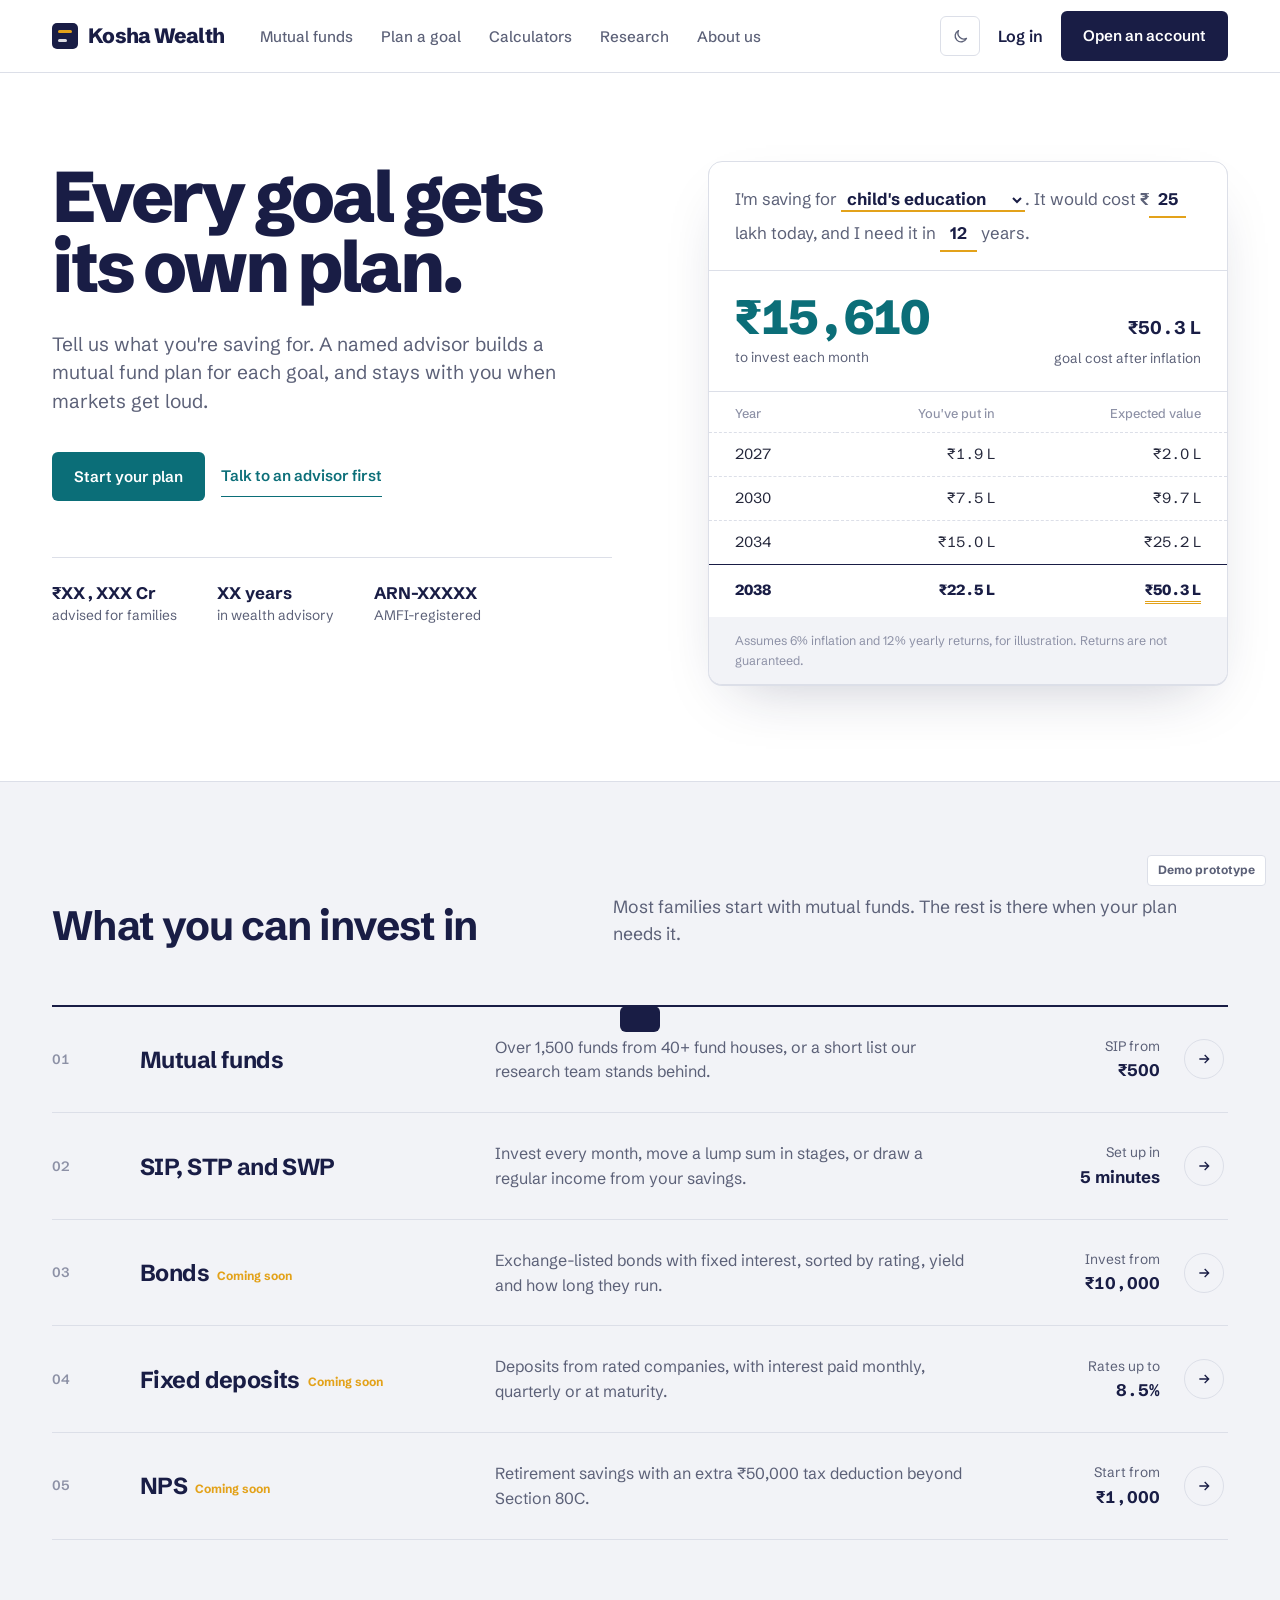
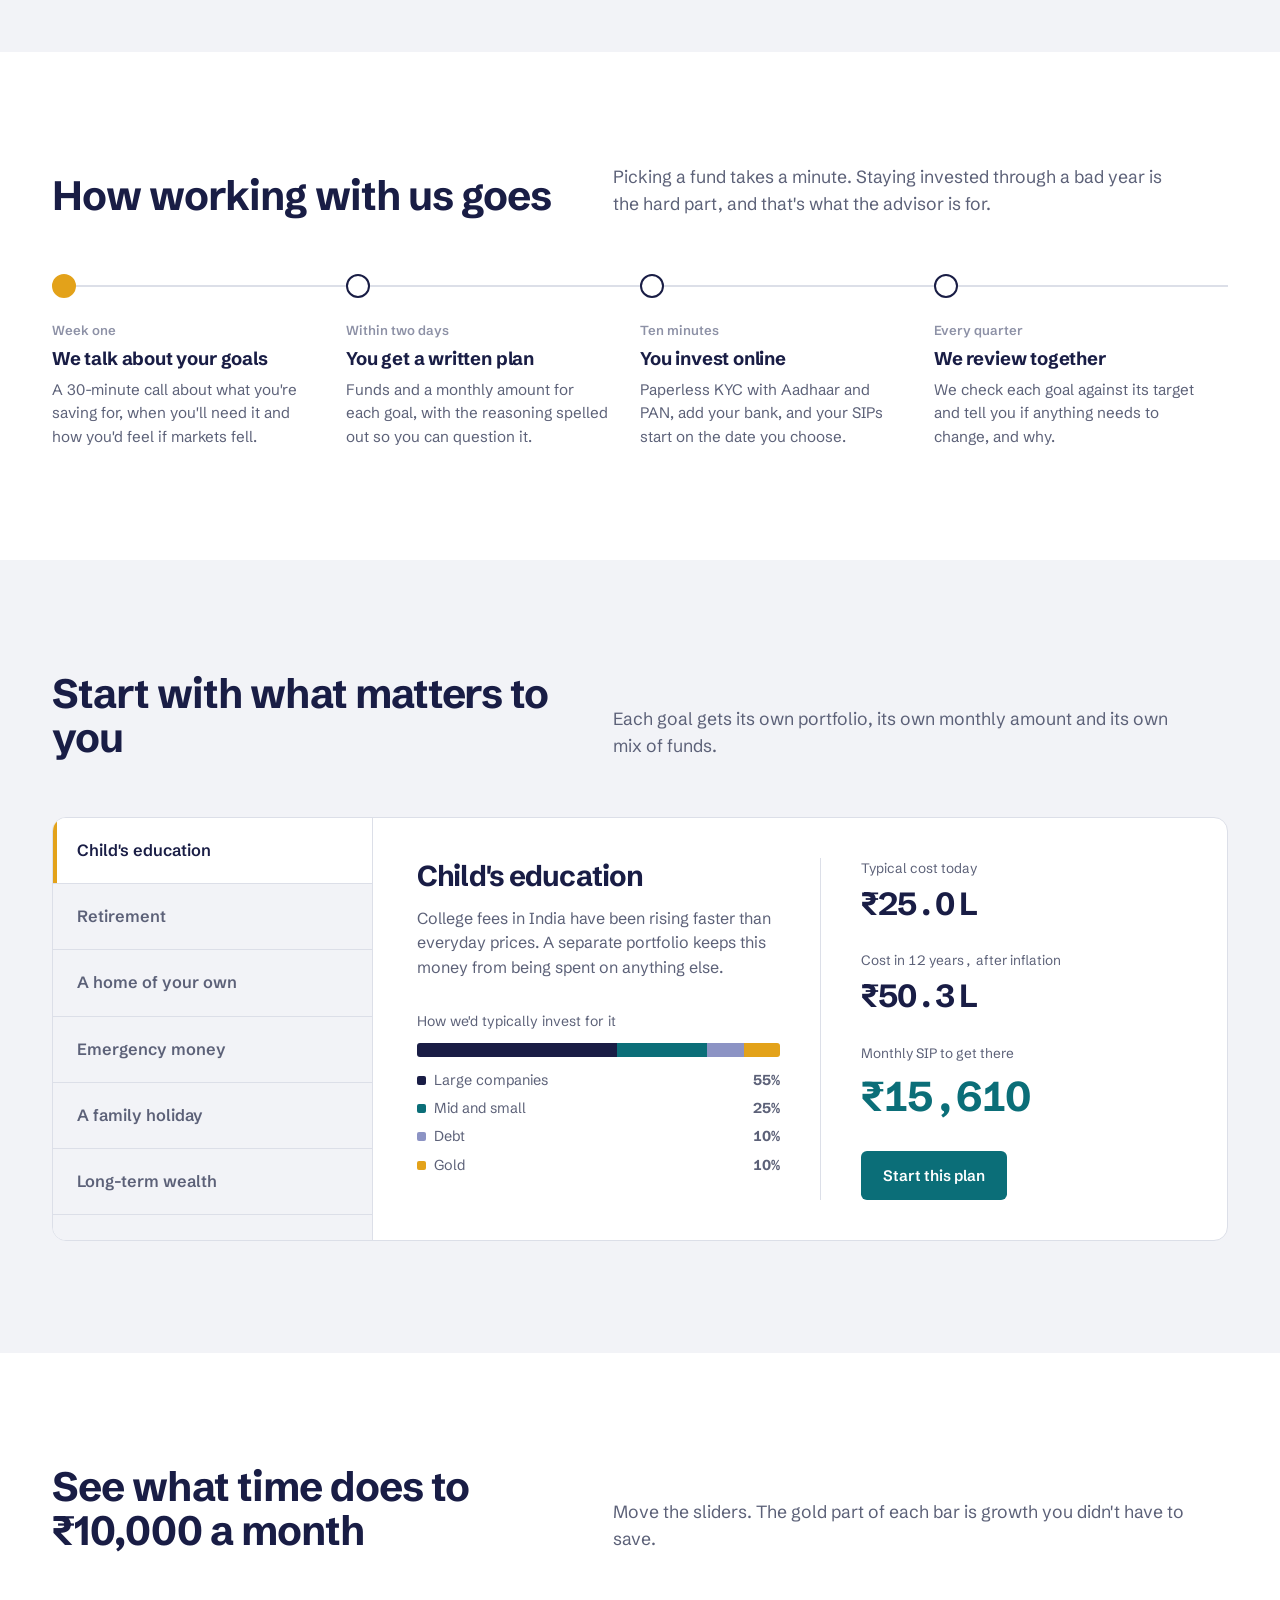
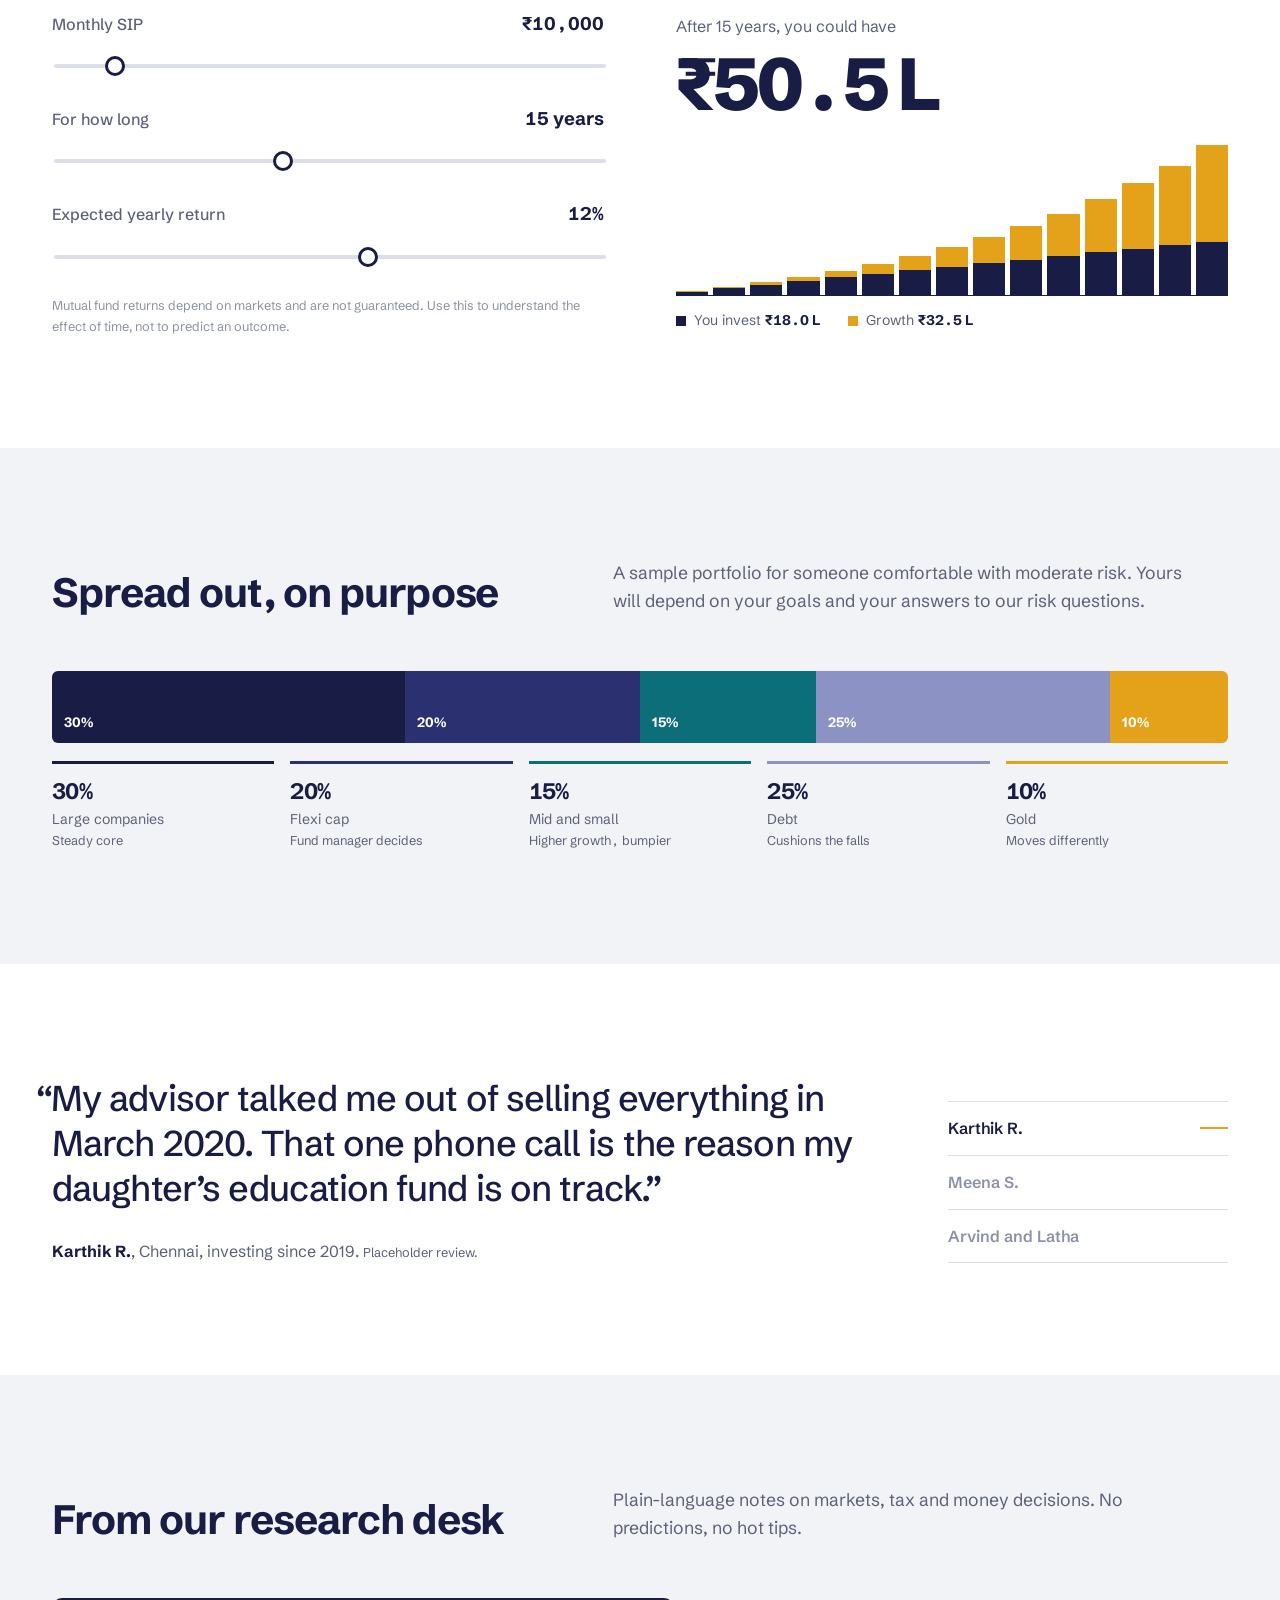
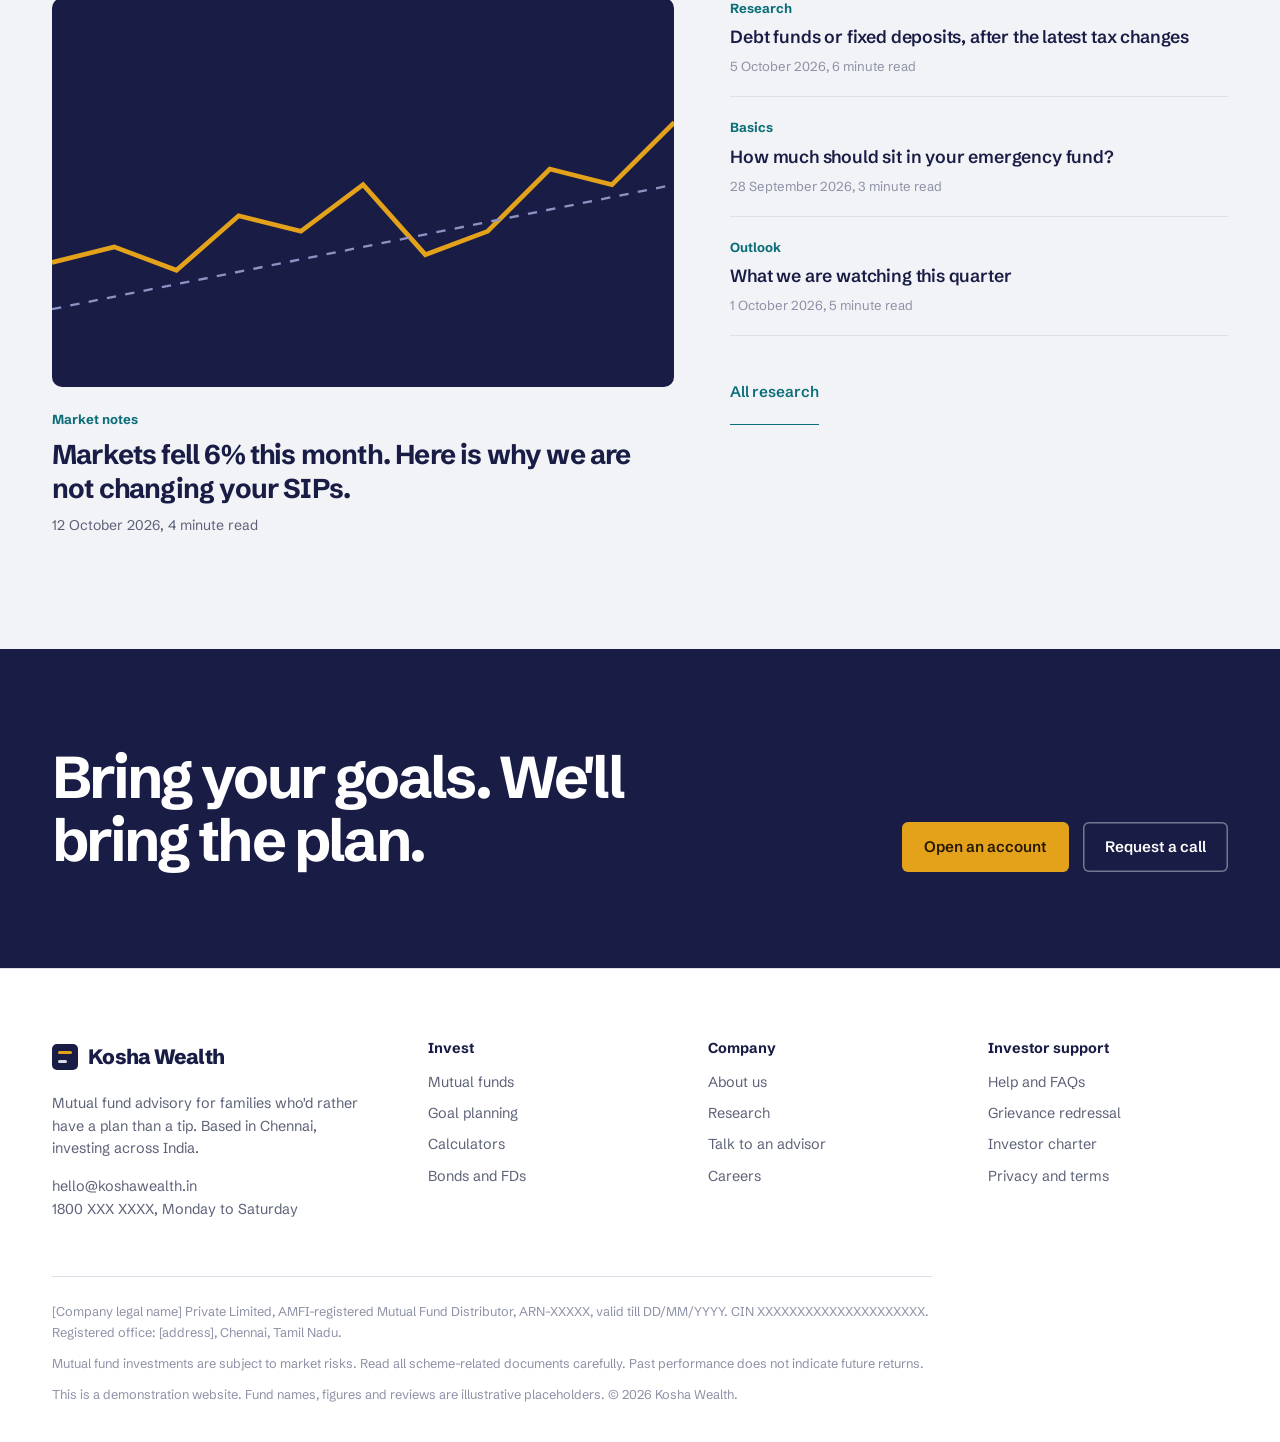
==== commit a11cb2ef: "Redesign: v3 editorial interface; archive v2" ====
--- a/index.html
+++ b/index.html
@@ -3,835 +3,852 @@
 <head>
 <meta charset="utf-8">
 <meta name="viewport" content="width=device-width, initial-scale=1, viewport-fit=cover">
-<title>Kosha Wealth — Invest with a plan</title>
+<title>Kosha Wealth</title>
 <link rel="preconnect" href="https://fonts.googleapis.com">
 <link rel="preconnect" href="https://fonts.gstatic.com" crossorigin>
-<link href="https://fonts.googleapis.com/css2?family=Plus+Jakarta+Sans:wght@400;500;600;700;800&display=swap" rel="stylesheet">
+<link href="https://fonts.googleapis.com/css2?family=Schibsted+Grotesk:ital,wght@0,400;0,500;0,600;0,700;0,800;1,400&display=swap" rel="stylesheet">
 <style>
 :root{
-  --bg:#F4F6FA;--surface:#FFFFFF;--surface-2:#F8FAFD;--line:#E3E8F0;--line-2:#EEF2F7;
-  --navy:#0A2540;--text:#1A2B3C;--muted:#5F6F82;--faint:#8A98A8;
-  --primary:#0B5CD5;--primary-2:#0A4DB3;--primary-soft:#E8F0FD;
-  --accent:#F5A524;--accent-soft:#FFF4E0;--up:#0F8A4C;--up-soft:#E6F6EE;--down:#D0342C;--down-soft:#FDECEB;
-  --hero:#0A2540;--hero-2:#0E3A63;
-  --shadow-sm:0 1px 2px rgba(10,37,64,.06);--shadow:0 2px 6px rgba(10,37,64,.05),0 12px 32px rgba(10,37,64,.07);
-  --font:"Plus Jakarta Sans",ui-sans-serif,system-ui,-apple-system,"Segoe UI",Roboto,sans-serif;
+  --paper:#FFFFFF;--wash:#F2F3F7;--wash-2:#E8EAF1;--ink:#191D45;--ink-2:#2B3070;--text:#23263A;--muted:#5C6178;--faint:#8D91A6;--rule:#DCDFE8;
+  --teal:#0B6E78;--teal-2:#085860;--teal-soft:#E3F1F2;--gold:#E3A21A;--gold-soft:#FBF0D6;--up:#1C7F52;--down:#BE3A2B;
+  --side:#191D45;--side-text:#B9BCDB;
+  --f:"Schibsted Grotesk",ui-sans-serif,system-ui,-apple-system,"Segoe UI",Roboto,sans-serif;
   box-sizing:border-box;padding-top:env(safe-area-inset-top,0px);padding-bottom:env(safe-area-inset-bottom,0px);
 }
 :root[data-theme="dark"]{
-  --bg:#0B1420;--surface:#111D2B;--surface-2:#0F1A27;--line:#213244;--line-2:#1A2A3A;
-  --navy:#E6EEF7;--text:#D9E3EE;--muted:#93A4B6;--faint:#6F8296;
-  --primary:#4C8DF6;--primary-2:#6AA1F8;--primary-soft:#14263D;
-  --accent:#F5B54A;--accent-soft:#2A2213;--up:#3CC683;--up-soft:#0F2A1F;--down:#F2716A;--down-soft:#2E1716;
-  --hero:#0D1B2C;--hero-2:#12304F;--shadow-sm:none;--shadow:none;
+  --paper:#14162B;--wash:#0D0F20;--wash-2:#1B1E38;--ink:#ECEDF8;--ink-2:#C9CCF0;--text:#D7D9E8;--muted:#9EA2BA;--faint:#767A94;--rule:#272B47;
+  --teal:#56BBC5;--teal-2:#7BCDD5;--teal-soft:#13303A;--gold:#F0B744;--gold-soft:#2C2512;--up:#4CC28A;--down:#EE7A6C;--side:#0A0C1A;--side-text:#9EA2BA;
 }
 html{scroll-padding-top:env(safe-area-inset-top,0px)}
 *,*::before,*::after{box-sizing:inherit}
-body{margin:0;background:var(--bg);color:var(--text);font:15px/1.6 var(--font);-webkit-font-smoothing:antialiased}
-h1,h2,h3,h4{color:var(--navy);margin:0;line-height:1.2;letter-spacing:-.02em}
-h1{font-size:clamp(2.1rem,4.4vw,3.4rem);font-weight:800}
-.hero h1{font-size:clamp(2.1rem,3.9vw,3.1rem)}
-h2{font-size:clamp(1.55rem,2.6vw,2.15rem);font-weight:800}
-h3{font-size:1.08rem;font-weight:700}
-h4{font-size:.95rem;font-weight:700}
+body{margin:0;background:var(--wash);color:var(--text);font:16px/1.55 var(--f);-webkit-font-smoothing:antialiased;font-feature-settings:"ss01"}
+h1,h2,h3,h4{margin:0;color:var(--ink);font-weight:700;line-height:1.08;letter-spacing:-.025em}
+h2{font-size:clamp(1.8rem,3.2vw,2.75rem)}
+h3{font-size:1.15rem;letter-spacing:-.01em;line-height:1.25}
 p{margin:0}a{color:inherit}
 button,input,select{font:inherit;color:inherit}
-:focus-visible{outline:3px solid var(--primary);outline-offset:2px;border-radius:6px}
-.num{font-variant-numeric:tabular-nums}
-.wrap{max-width:1200px;margin:0 auto;padding:0 24px}
-.muted{color:var(--muted)}.small{font-size:.86rem}
-.pos{color:var(--up)!important}.neg{color:var(--down)!important}
-svg.i{width:20px;height:20px;stroke:currentColor;fill:none;stroke-width:1.8;stroke-linecap:round;stroke-linejoin:round;flex:none}
-/* buttons */
-.btn{border:0;cursor:pointer;border-radius:10px;padding:11px 20px;font-weight:700;font-size:.92rem;text-decoration:none;display:inline-flex;align-items:center;gap:8px;justify-content:center;white-space:nowrap;transition:background .15s,border-color .15s}
-.btn-primary{background:var(--primary);color:#fff}.btn-primary:hover{background:var(--primary-2)}
-.btn-outline{background:var(--surface);color:var(--primary);border:1.5px solid var(--primary)}
-.btn-outline:hover{background:var(--primary-soft)}
-.btn-light{background:var(--surface);color:var(--navy);border:1px solid var(--line)}
-.btn-light:hover{border-color:var(--primary)}
-.btn-white{background:#fff;color:#0A2540}
-.btn-sm{padding:7px 14px;font-size:.84rem;border-radius:8px}
-.icon-btn{width:40px;height:40px;border-radius:10px;border:1px solid var(--line);background:var(--surface);display:grid;place-items:center;cursor:pointer;color:var(--muted);position:relative}
-.icon-btn:hover{color:var(--primary);border-color:var(--primary)}
-.badge[hidden]{display:none}
-.badge{position:absolute;top:-6px;right:-6px;background:var(--accent);color:#2B1D00;font-size:.7rem;font-weight:800;min-width:19px;height:19px;border-radius:10px;display:grid;place-items:center;padding:0 5px}
-.card{background:var(--surface);border:1px solid var(--line);border-radius:14px}
-.pad{padding:22px}
-.chip{display:inline-flex;align-items:center;gap:6px;font-size:.74rem;font-weight:700;padding:3px 9px;border-radius:999px;background:var(--primary-soft);color:var(--primary)}
-.chip.new{background:var(--accent-soft);color:#9A5B00}
-:root[data-theme="dark"] .chip.new{color:var(--accent)}
-.stars{color:var(--accent);font-size:.82rem;letter-spacing:1px;white-space:nowrap}
-
-/* ===================== PUBLIC SITE ===================== */
-.topbar{background:var(--hero);color:#C9D6E5;font-size:.82rem}
-.topbar .wrap{display:flex;justify-content:space-between;align-items:center;height:36px;gap:16px}
-.topbar a{text-decoration:none;opacity:.8}.topbar a:hover,.topbar a.on{opacity:1;color:#fff}
-.topbar .seglinks{display:flex;gap:20px}
-.pub-header{position:sticky;top:env(safe-area-inset-top,0px);z-index:40;background:var(--surface);border-bottom:1px solid var(--line)}
-.pub-nav{display:flex;align-items:center;height:70px;gap:28px}
-.logo{display:flex;align-items:center;gap:10px;font-weight:800;font-size:1.25rem;color:var(--navy);text-decoration:none;letter-spacing:-.02em}
-.logo-mark{width:32px;height:32px;border-radius:9px;background:linear-gradient(135deg,var(--primary),#0A2540);display:grid;place-items:center;color:#fff;font-weight:800;font-size:.95rem}
-.menu{display:flex;gap:2px;list-style:none;margin:0;padding:0}
-.menu>li{position:relative}
-.menu>li>a,.menu>li>button{display:flex;align-items:center;gap:4px;padding:24px 12px;font-weight:600;color:var(--text);text-decoration:none;background:none;border:0;cursor:pointer;font-size:.93rem}
-.menu>li>a:hover,.menu>li>button:hover{color:var(--primary)}
-.menu .caret{width:14px;height:14px}
-.mega{position:absolute;top:100%;left:-12px;background:var(--surface);border:1px solid var(--line);border-radius:14px;box-shadow:var(--shadow);padding:14px;display:none;min-width:520px;grid-template-columns:1fr 1fr;gap:4px}
-.menu>li:hover .mega,.menu>li:focus-within .mega{display:grid}
-.mega a{display:flex;gap:12px;padding:10px 12px;border-radius:10px;text-decoration:none}
-.mega a:hover{background:var(--surface-2)}
-.mega .mi{width:36px;height:36px;border-radius:9px;background:var(--primary-soft);color:var(--primary);display:grid;place-items:center;flex:none}
-.mega b{display:block;color:var(--navy);font-size:.92rem}
-.mega span{color:var(--muted);font-size:.8rem;line-height:1.4}
-.pub-actions{margin-left:auto;display:flex;gap:10px;align-items:center}
+:focus-visible{outline:2px solid var(--gold);outline-offset:3px;border-radius:4px}
+.n{font-variant-numeric:tabular-nums lining-nums}
+.muted{color:var(--muted)}.sm{font-size:.875rem}.xs{font-size:.8rem}
+.up{color:var(--up)!important}.dn{color:var(--down)!important}
+.w{max-width:1240px;margin:0 auto;padding:0 32px}
+@media (max-width:640px){.w{padding:0 20px}}
+/* buttons: square-shouldered, not pills */
+.b{display:inline-flex;align-items:center;justify-content:center;gap:10px;border:0;cursor:pointer;text-decoration:none;font-weight:600;font-size:.95rem;padding:13px 22px;border-radius:6px;white-space:nowrap;transition:background .15s,color .15s,box-shadow .15s}
+.b-go{background:var(--teal);color:#fff}.b-go:hover{background:var(--teal-2)}
+:root[data-theme="dark"] .b-go{color:#0D0F20}
+.b-ink{background:var(--ink);color:var(--paper)}
+.b-line{background:transparent;color:var(--ink);box-shadow:inset 0 0 0 1.5px var(--ink)}
+.b-line:hover{background:var(--ink);color:var(--paper)}
+.b-quiet{background:transparent;color:var(--teal);padding:8px 0;border-radius:0;border-bottom:1.5px solid currentColor}
+.b-sm{padding:8px 14px;font-size:.85rem}
+.ib{width:40px;height:40px;border-radius:6px;border:1px solid var(--rule);background:var(--paper);display:grid;place-items:center;cursor:pointer;color:var(--muted);position:relative;padding:0}
+.ib:hover{color:var(--ink);border-color:var(--ink)}
+.ib svg{width:19px;height:19px;stroke:currentColor;fill:none;stroke-width:1.7;stroke-linecap:round;stroke-linejoin:round}
+.cnt{position:absolute;top:-7px;right:-7px;background:var(--gold);color:#241800;font-size:.7rem;font-weight:800;min-width:19px;height:19px;border-radius:10px;display:grid;place-items:center;padding:0 5px}
+.cnt[hidden]{display:none}
+/* logo */
+.logo{display:inline-flex;align-items:center;gap:10px;white-space:nowrap;text-decoration:none;color:var(--ink);font-weight:800;font-size:1.3rem;letter-spacing:-.035em}
+.mark{width:26px;height:26px;border-radius:5px;background:var(--ink);position:relative;flex:none}
+.mark::before{content:"";position:absolute;left:6px;right:6px;top:7px;height:3px;background:var(--gold);border-radius:2px}
+.mark::after{content:"";position:absolute;left:6px;right:11px;bottom:7px;height:3px;background:var(--paper);border-radius:2px;opacity:.85}
+
+/* ============ PUBLIC ============ */
+.ph{position:sticky;top:env(safe-area-inset-top,0px);z-index:40;background:color-mix(in srgb,var(--paper) 94%,transparent);backdrop-filter:saturate(1.4) blur(12px);border-bottom:1px solid var(--rule)}
+.ph .w{display:flex;align-items:center;gap:36px;height:72px}
+.pnav{display:flex;gap:28px;list-style:none;margin:0;padding:0}
+.pnav a{text-decoration:none;font-weight:500;color:var(--muted);font-size:.95rem;padding:6px 0;border-bottom:2px solid transparent}
+.pnav a:hover,.pnav a.on{color:var(--ink);border-color:var(--gold)}
+.pact{margin-left:auto;display:flex;gap:12px;align-items:center}
+.pact .login{font-weight:600;text-decoration:none;color:var(--ink);background:none;border:0;cursor:pointer;padding:8px 6px}
 .burger{display:none}
-@media (max-width:1020px){.menu{display:none}.burger{display:grid}.menu.open{display:flex;flex-direction:column;position:absolute;top:70px;left:0;right:0;background:var(--surface);border-bottom:1px solid var(--line);padding:8px 24px}.menu.open .mega{display:none!important}.menu.open>li>a,.menu.open>li>button{padding:12px 0}}
-@media (max-width:560px){.hide-sm{display:none!important}}
-
-.hero{background:radial-gradient(1200px 500px at 85% -10%,var(--hero-2),transparent 60%),var(--hero);color:#C9D6E5;padding:72px 0 84px;overflow:hidden}
-.hero-grid{display:grid;grid-template-columns:1.1fr 1fr;gap:56px;align-items:center}
-@media (max-width:940px){.hero-grid{grid-template-columns:1fr}}
-.hero h1{color:#fff}
-.hero h1 .rot{display:block;color:#7FB2FF;min-height:1.2em;transition:opacity .25s}
-.hero p.lead{font-size:1.1rem;margin-top:18px;max-width:52ch;color:#B8C8DA}
-.hero-cta{display:flex;gap:12px;margin-top:30px;flex-wrap:wrap}
-.hero-cta .btn-ghost-w{background:transparent;border:1.5px solid rgba(255,255,255,.35);color:#fff}
-.hero-cta .btn-ghost-w:hover{border-color:#fff}
-.hero-stats{display:flex;gap:40px;margin-top:44px;flex-wrap:wrap}
-.hero-stats b{display:block;color:#fff;font-size:1.6rem;font-weight:800}
-.hero-stats span{font-size:.85rem}
-.hero-visual{position:relative;min-height:380px}
-.hv-card{position:absolute;background:#fff;color:#1A2B3C;border-radius:16px;box-shadow:0 20px 60px rgba(0,0,0,.3);padding:18px}
-.hv-main{inset:10px 40px auto 0;}
-.hv-main small{color:#5F6F82;font-size:.8rem}
-.hv-main .v{font-size:1.9rem;font-weight:800;color:#0A2540}
-.hv-goal{right:0;bottom:30px;width:230px}
-.hv-sip{left:20px;bottom:0;width:210px}
-.prog{height:8px;border-radius:4px;background:#E8F0FD;overflow:hidden;margin-top:8px}.prog span{display:block;height:100%;background:#0B5CD5}
-:root[data-theme="dark"] .prog{background:var(--line)}
-.hv-row{display:flex;justify-content:space-between;font-size:.85rem;margin-top:6px}
-@media (max-width:940px){.hero-visual{display:none}}
-
-section.s{padding:84px 0}
-section.alt{background:var(--surface);border-top:1px solid var(--line);border-bottom:1px solid var(--line)}
-.sh{max-width:680px;margin-bottom:40px}
-.sh.center{margin-left:auto;margin-right:auto;text-align:center}
-.sh p{color:var(--muted);font-size:1.05rem;margin-top:12px}
-.g3{display:grid;grid-template-columns:repeat(3,1fr);gap:20px}
-.g4{display:grid;grid-template-columns:repeat(4,1fr);gap:20px}
-.g2{display:grid;grid-template-columns:1fr 1fr;gap:20px}
-@media (max-width:940px){.g3,.g4{grid-template-columns:1fr 1fr}.g2{grid-template-columns:1fr}}
-@media (max-width:600px){.g3,.g4{grid-template-columns:1fr}}
-.prod{padding:24px;display:flex;flex-direction:column;gap:12px;text-decoration:none;transition:border-color .15s,box-shadow .15s}
-.prod:hover{border-color:var(--primary);box-shadow:var(--shadow)}
-.prod .pi{width:46px;height:46px;border-radius:12px;background:var(--primary-soft);color:var(--primary);display:grid;place-items:center}
-.prod p{color:var(--muted);font-size:.92rem}
-.prod .more{margin-top:auto;color:var(--primary);font-weight:700;font-size:.9rem}
-.calc-sec{display:grid;grid-template-columns:1fr 1fr;gap:0;overflow:hidden}
-@media (max-width:860px){.calc-sec{grid-template-columns:1fr}}
-.calc-sec .l{padding:32px}.calc-sec .r{padding:32px;background:var(--hero);color:#C9D6E5;display:flex;flex-direction:column;justify-content:center}
-.calc-sec .r h3{color:#fff}
-.rng{display:grid;gap:8px;margin-bottom:22px}
-.rng .top{display:flex;justify-content:space-between;align-items:center;font-weight:600;font-size:.92rem}
-.rng .val{border:1px solid var(--line);border-radius:8px;padding:4px 10px;min-width:110px;text-align:right;background:var(--surface-2);font-weight:700;color:var(--navy)}
-input[type=range]{width:100%;accent-color:var(--primary)}
-.big-v{font-size:2.5rem;font-weight:800;color:#fff;line-height:1.1;margin:6px 0 18px}
-.split{display:flex;height:10px;border-radius:5px;overflow:hidden;margin:6px 0 12px;background:rgba(255,255,255,.12)}
-.split .a{background:#7FB2FF}.split .b{background:var(--accent)}
-.lg{display:flex;gap:18px;font-size:.86rem;flex-wrap:wrap}.lg i{display:inline-block;width:10px;height:10px;border-radius:3px;margin-right:6px}
-.feat{display:flex;gap:16px;padding:22px}
-.feat .fi{width:44px;height:44px;border-radius:12px;background:var(--accent-soft);color:#B26A00;display:grid;place-items:center;flex:none}
-:root[data-theme="dark"] .feat .fi{color:var(--accent)}
-.feat p{color:var(--muted);font-size:.92rem;margin-top:4px}
-.goal{position:relative;padding:24px;min-height:190px;display:flex;flex-direction:column;gap:8px;text-decoration:none;overflow:hidden;cursor:pointer;text-align:left;border:1px solid var(--line);background:var(--surface);border-radius:14px}
-.goal:hover{border-color:var(--primary)}
-.goal .gi{width:44px;height:44px;border-radius:50%;background:var(--primary-soft);color:var(--primary);display:grid;place-items:center;margin-bottom:6px}
-.goal p{color:var(--muted);font-size:.9rem}
-.goal .gl{margin-top:auto;font-weight:700;color:var(--primary);font-size:.88rem}
-.approach{display:grid;grid-template-columns:1fr 1.1fr;gap:40px;align-items:center}
-@media (max-width:900px){.approach{grid-template-columns:1fr}}
-.alloc-row{display:grid;grid-template-columns:120px 1fr 48px;gap:12px;align-items:center;font-size:.9rem;margin-bottom:12px}
-.alloc-row .bar{height:12px;border-radius:6px;background:var(--line-2);overflow:hidden}.alloc-row .bar span{display:block;height:100%;border-radius:6px}
-.testi{padding:24px;display:flex;flex-direction:column;gap:16px}
-.testi p{font-size:.98rem}
-.who{display:flex;gap:12px;align-items:center;margin-top:auto}
-.av{width:40px;height:40px;border-radius:50%;background:var(--primary-soft);color:var(--primary);display:grid;place-items:center;font-weight:800}
-.who b{display:block;font-size:.92rem;color:var(--navy)}.who span{font-size:.8rem;color:var(--muted)}
-.post{overflow:hidden;display:flex;flex-direction:column;text-decoration:none}
-.post .th{height:150px;background:linear-gradient(135deg,var(--primary-soft),var(--accent-soft));display:grid;place-items:center;color:var(--primary)}
-.post .pb{padding:18px;display:grid;gap:8px}
-.post .pb small{color:var(--muted)}
-.cta-band{background:linear-gradient(120deg,var(--primary),#0A2540);color:#DCE8F7;border-radius:20px;padding:44px;display:flex;justify-content:space-between;align-items:center;gap:24px;flex-wrap:wrap}
-.cta-band h2{color:#fff}
-.faq details{border-bottom:1px solid var(--line);padding:18px 0}
-.faq summary{cursor:pointer;font-weight:700;color:var(--navy);list-style:none;display:flex;justify-content:space-between;gap:12px}
+@media (max-width:960px){.pnav{display:none}.burger{display:grid}.pnav.open{display:flex;flex-direction:column;gap:0;position:absolute;left:0;right:0;top:72px;background:var(--paper);border-bottom:1px solid var(--rule);padding:8px 20px 16px}.pnav.open a{padding:12px 0;border:0}}
+@media (max-width:560px){.pact .login,.pact .hide-s{display:none}}
+
+/* hero */
+.hero{background:var(--paper);border-bottom:1px solid var(--rule)}
+.hero .w{display:grid;grid-template-columns:minmax(0,1fr) 520px;gap:72px;padding-top:88px;padding-bottom:96px;align-items:start}
+@media (max-width:1080px){.hero .w{grid-template-columns:1fr;gap:48px;padding-top:56px;padding-bottom:64px}}
+.hero h1{font-size:clamp(2.6rem,5.6vw,5rem);line-height:.98;letter-spacing:-.045em;font-weight:800;max-width:11ch}
+.hero .lede{font-size:1.2rem;color:var(--muted);max-width:44ch;margin-top:28px;line-height:1.5}
+.hero .acts{display:flex;gap:16px;align-items:center;margin-top:36px;flex-wrap:wrap}
+.creds{margin-top:56px;display:flex;gap:40px;flex-wrap:wrap;padding-top:24px;border-top:1px solid var(--rule);max-width:560px}
+.creds div{font-size:.86rem;color:var(--muted);line-height:1.4}
+.creds b{display:block;color:var(--ink);font-size:1.05rem;font-weight:700}
+/* the ledger — signature element */
+.ledger{background:var(--paper);border:1px solid var(--rule);border-radius:14px;box-shadow:0 1px 0 var(--rule),0 24px 60px -28px rgba(25,29,69,.28);overflow:hidden}
+.lg-head{padding:22px 26px 18px;border-bottom:1px solid var(--rule);background:linear-gradient(var(--wash),var(--wash)) left bottom/100% 0 no-repeat}
+.lg-head .q{font-size:1.05rem;color:var(--muted);line-height:1.9}
+.lg-head select,.lg-head input{border:0;border-bottom:2px solid var(--gold);background:transparent;color:var(--ink);font-weight:700;padding:0 2px;border-radius:0;font-size:1.05rem}
+.lg-head input{width:3.4ch;text-align:center}
+.lg-head select{cursor:pointer;max-width:100%}
+.lg-need{display:flex;align-items:baseline;justify-content:space-between;gap:16px;padding:22px 26px;border-bottom:1px solid var(--rule)}
+.lg-need .big{font-size:3rem;font-weight:800;color:var(--teal);letter-spacing:-.04em;line-height:1}
+.lg-need small{color:var(--muted);font-size:.85rem;display:block;margin-top:6px}
+.lg-table{width:100%;border-collapse:collapse;font-size:.92rem}
+.lg-table th{font-weight:500;color:var(--faint);text-align:right;padding:12px 26px 8px;font-size:.8rem}
+.lg-table th:first-child,.lg-table td:first-child{text-align:left}
+.lg-table td{padding:10px 26px;text-align:right;border-top:1px dashed var(--rule)}
+.lg-table tr.tot td{border-top:1px solid var(--ink);font-weight:800;color:var(--ink);padding-top:14px;padding-bottom:16px}
+.lg-table tr.tot td:last-child span{border-bottom:3px double var(--gold);padding-bottom:2px}
+.lg-foot{padding:14px 26px;background:var(--wash);font-size:.78rem;color:var(--faint)}
+
+/* section scaffolding */
+.sec{padding:112px 0}
+.sec.white{background:var(--paper)}
+.sec.tight{padding:80px 0}
+@media (max-width:760px){.sec{padding:72px 0}}
+.sh{display:grid;grid-template-columns:minmax(0,5fr) minmax(0,6fr);gap:48px;align-items:end;margin-bottom:56px}
+.sh p{color:var(--muted);font-size:1.1rem;max-width:52ch}
+@media (max-width:860px){.sh{grid-template-columns:1fr;gap:16px;margin-bottom:36px}}
+/* products as an index */
+.index{border-top:2px solid var(--ink)}
+.ix{display:grid;grid-template-columns:64px minmax(0,1.1fr) minmax(0,1.6fr) 160px 44px;gap:24px;align-items:center;padding:28px 0;border-bottom:1px solid var(--rule);text-decoration:none;transition:background .15s}
+.ix:hover{background:linear-gradient(90deg,var(--wash),transparent)}
+.ix .no{font-size:.85rem;color:var(--faint);font-weight:600}
+.ix h3{font-size:1.45rem;letter-spacing:-.025em}
+.ix p{color:var(--muted)}
+.ix .from{font-size:.86rem;color:var(--muted);text-align:right}.ix .from b{display:block;color:var(--ink);font-size:1.05rem}
+.ix .go{width:40px;height:40px;border-radius:50%;border:1.5px solid var(--rule);display:grid;place-items:center;color:var(--ink);transition:all .15s}
+.ix:hover .go{background:var(--ink);color:var(--paper);border-color:var(--ink)}
+.ix .go svg{width:16px;height:16px;stroke:currentColor;fill:none;stroke-width:2}
+.ix .soon{font-size:.75rem;font-weight:700;color:var(--gold);margin-left:8px;letter-spacing:0;vertical-align:middle}
+@media (max-width:860px){.ix{grid-template-columns:1fr auto;gap:8px 16px}.ix .no,.ix .from{display:none}.ix p{grid-column:1/-1}.ix .go{grid-row:1;grid-column:2}}
+/* process timeline */
+.flow{display:grid;grid-template-columns:repeat(4,1fr);position:relative;margin-top:8px}
+.flow::before{content:"";position:absolute;left:0;right:0;top:11px;height:2px;background:var(--rule)}
+.st{position:relative;padding-right:32px}
+.st .dot{width:24px;height:24px;border-radius:50%;background:var(--paper);border:2px solid var(--ink);position:relative;z-index:1}
+.st:first-child .dot{background:var(--gold);border-color:var(--gold)}
+.st .when{font-size:.82rem;color:var(--faint);margin:22px 0 6px;font-weight:600}
+.st p{color:var(--muted);margin-top:8px;font-size:.95rem}
+@media (max-width:860px){.flow{grid-template-columns:1fr;gap:28px}.flow::before{left:11px;right:auto;top:0;bottom:0;width:2px;height:auto}.st{padding-left:48px}.st .dot{position:absolute;left:0;top:0}.st .when{margin-top:0}}
+/* goals explorer */
+.gx{display:grid;grid-template-columns:320px minmax(0,1fr);gap:0;border:1px solid var(--rule);border-radius:14px;overflow:hidden;background:var(--paper)}
+@media (max-width:860px){.gx{grid-template-columns:1fr}}
+.gx-list{border-right:1px solid var(--rule);background:var(--wash)}
+@media (max-width:860px){.gx-list{border-right:0;border-bottom:1px solid var(--rule);display:flex;overflow-x:auto}}
+.gx-list button{display:block;width:100%;text-align:left;background:none;border:0;border-bottom:1px solid var(--rule);padding:20px 24px;cursor:pointer;color:var(--muted);font-weight:600;font-size:1.02rem;position:relative}
+.gx-list button[aria-selected="true"]{background:var(--paper);color:var(--ink)}
+.gx-list button[aria-selected="true"]::before{content:"";position:absolute;left:0;top:0;bottom:0;width:4px;background:var(--gold)}
+@media (max-width:860px){.gx-list button{white-space:nowrap;border-bottom:0;border-right:1px solid var(--rule);width:auto}.gx-list button[aria-selected="true"]::before{top:auto;right:0;width:auto;height:3px}}
+.gx-body{padding:40px 44px;display:grid;grid-template-columns:minmax(0,1fr) minmax(0,1fr);gap:40px}
+@media (max-width:1000px){.gx-body{grid-template-columns:1fr;padding:28px}}
+.gx-body h3{font-size:1.8rem;letter-spacing:-.03em}
+.gx-body .desc{color:var(--muted);margin-top:12px}
+.gx-mix{margin-top:28px}
+.gx-mix .barline{display:flex;height:14px;border-radius:3px;overflow:hidden;margin:10px 0 12px}
+.gx-mix ul{list-style:none;padding:0;margin:0;display:grid;gap:6px;font-size:.9rem;color:var(--muted)}
+.gx-mix li{display:flex;justify-content:space-between;gap:12px}
+.gx-mix i{display:inline-block;width:9px;height:9px;border-radius:2px;margin-right:8px}
+.figs{display:grid;gap:22px;align-content:start;border-left:1px solid var(--rule);padding-left:40px}
+@media (max-width:1000px){.figs{border-left:0;padding-left:0;border-top:1px solid var(--rule);padding-top:24px}}
+.figs div small{display:block;color:var(--muted);font-size:.85rem}
+.figs div b{font-size:2rem;letter-spacing:-.035em;color:var(--ink)}
+.figs .hl b{color:var(--teal);font-size:2.6rem}
+/* calculator band */
+.calc{display:grid;grid-template-columns:minmax(0,1fr) minmax(0,1fr);gap:72px;align-items:center}
+@media (max-width:900px){.calc{grid-template-columns:1fr;gap:40px}}
+.sl{margin-bottom:30px}
+.sl .top{display:flex;justify-content:space-between;align-items:baseline;margin-bottom:12px}
+.sl label{font-weight:500;color:var(--muted)}
+.sl output{font-weight:700;color:var(--ink);font-size:1.15rem}
+input[type=range]{-webkit-appearance:none;appearance:none;width:100%;height:4px;background:var(--rule);border-radius:2px;outline:none}
+input[type=range]::-webkit-slider-thumb{-webkit-appearance:none;width:20px;height:20px;border-radius:50%;background:var(--paper);border:3px solid var(--ink);cursor:pointer}
+input[type=range]::-moz-range-thumb{width:16px;height:16px;border-radius:50%;background:var(--paper);border:3px solid var(--ink);cursor:pointer}
+.calc-out .lab{color:var(--muted)}
+.calc-out .val{font-size:clamp(3rem,6vw,4.6rem);font-weight:800;color:var(--ink);letter-spacing:-.05em;line-height:1;margin:8px 0 26px}
+.growth{display:flex;align-items:flex-end;gap:5px;height:150px;border-bottom:1px solid var(--ink);margin-bottom:14px}
+.growth span{flex:1;display:flex;flex-direction:column;justify-content:flex-end;min-width:0}
+.growth i{display:block;background:var(--ink)}
+.growth i.g{background:var(--gold)}
+.keyrow{display:flex;gap:28px;font-size:.88rem;color:var(--muted);flex-wrap:wrap}
+.keyrow b{color:var(--ink)}
+.keyrow i{display:inline-block;width:10px;height:10px;margin-right:8px;vertical-align:-1px}
+/* approach */
+.mixbar{display:flex;height:72px;border-radius:6px;overflow:hidden;margin:36px 0 18px}
+.mixbar div{display:flex;align-items:flex-end;padding:10px 12px;color:#fff;font-weight:700;font-size:.85rem;min-width:0}
+.mixlegend{display:grid;grid-template-columns:repeat(5,1fr);gap:16px}
+.mixlegend div{font-size:.88rem;color:var(--muted);border-top:3px solid;padding-top:10px}
+.mixlegend b{display:block;color:var(--ink);font-size:1.4rem;letter-spacing:-.03em}
+@media (max-width:760px){.mixlegend{grid-template-columns:repeat(2,1fr)}}
+/* testimonial */
+.voice{display:grid;grid-template-columns:minmax(0,1fr) 280px;gap:64px;align-items:end}
+@media (max-width:860px){.voice{grid-template-columns:1fr;gap:32px}}
+.voice blockquote{margin:0;font-size:clamp(1.5rem,2.8vw,2.3rem);line-height:1.25;letter-spacing:-.025em;color:var(--ink);font-weight:500;text-indent:-.45em}
+.voice .by{margin-top:28px;color:var(--muted)}.voice .by b{color:var(--ink)}
+.voice-nav{display:grid;gap:0;border-top:1px solid var(--rule)}
+.voice-nav button{background:none;border:0;border-bottom:1px solid var(--rule);padding:14px 0;text-align:left;cursor:pointer;color:var(--faint);font-weight:600;display:flex;justify-content:space-between}
+.voice-nav button[aria-pressed="true"]{color:var(--ink)}
+.voice-nav button[aria-pressed="true"]::after{content:"";width:28px;height:2px;background:var(--gold);align-self:center}
+/* research */
+.reads{display:grid;grid-template-columns:minmax(0,1.25fr) minmax(0,1fr);gap:56px}
+@media (max-width:900px){.reads{grid-template-columns:1fr;gap:32px}}
+.feature{text-decoration:none;display:block}
+.feature .art{aspect-ratio:16/10;border-radius:10px;background:var(--ink);position:relative;overflow:hidden;margin-bottom:22px}
+.feature h3{font-size:1.7rem;letter-spacing:-.03em}
+.feature p{color:var(--muted);margin-top:10px}
+.rlist a{display:grid;grid-template-columns:1fr auto;gap:6px 18px;padding:20px 0;border-bottom:1px solid var(--rule);text-decoration:none}
+.rlist a:first-child{padding-top:0}
+.rlist h4{font-size:1.1rem;font-weight:600;letter-spacing:-.01em;line-height:1.35;color:var(--ink)}
+.rlist small{color:var(--faint);grid-column:1/-1;font-size:.82rem}
+.rlist a:hover h4{color:var(--teal)}
+.kicker{font-size:.82rem;font-weight:700;color:var(--teal);margin-bottom:8px;display:block}
+/* closing */
+.close{background:var(--ink);color:var(--side-text);border-radius:0}
+.close .w{display:grid;grid-template-columns:minmax(0,1fr) auto;gap:40px;align-items:end;padding-top:96px;padding-bottom:96px}
+.close h2{color:#fff;font-size:clamp(2.2rem,4.6vw,3.8rem);max-width:16ch;letter-spacing:-.045em}
+:root[data-theme="dark"] .close{background:#0A0C1A}
+.close .b-go{background:var(--gold);color:#241800}
+@media (max-width:760px){.close .w{grid-template-columns:1fr}}
+/* faq */
+.faq{border-top:2px solid var(--ink)}
+.faq details{border-bottom:1px solid var(--rule)}
+.faq summary{list-style:none;cursor:pointer;padding:22px 0;font-weight:600;font-size:1.1rem;color:var(--ink);display:flex;justify-content:space-between;gap:20px}
 .faq summary::-webkit-details-marker{display:none}
-.faq summary::after{content:"+";font-size:1.3rem;line-height:1;color:var(--primary)}
-.faq details[open] summary::after{content:"–"}
-.faq details p{color:var(--muted);margin-top:10px;max-width:72ch}
-.pub-footer{background:var(--hero);color:#9FB2C7;padding:64px 0 28px;font-size:.88rem}
-.pub-footer .logo{color:#fff}
-.fgrid{display:grid;grid-template-columns:1.5fr repeat(4,1fr);gap:28px}
-@media (max-width:900px){.fgrid{grid-template-columns:1fr 1fr}}
-.pub-footer h4{color:#fff;margin-bottom:12px;font-size:.9rem}
-.pub-footer ul{list-style:none;padding:0;margin:0;display:grid;gap:8px}
-.pub-footer a{text-decoration:none}.pub-footer a:hover{color:#fff}
-.fmeta{border-top:1px solid rgba(255,255,255,.1);margin-top:40px;padding-top:22px;display:grid;gap:10px;font-size:.8rem;line-height:1.65}
-.fmeta b{color:#C9D6E5}
-.page-hero{background:var(--hero);color:#B8C8DA;padding:52px 0}
-.page-hero h1{color:#fff;font-size:clamp(1.9rem,3.6vw,2.7rem)}
-.page-hero p{margin-top:10px;max-width:60ch}
-
-/* ===================== APP (LOGGED IN) ===================== */
-.app{display:none;min-height:100vh}
-body.in-app .public{display:none}
-body.in-app .app{display:grid;grid-template-columns:240px 1fr}
-@media (max-width:980px){body.in-app .app{grid-template-columns:1fr}}
-.side{position:sticky;top:0;height:100vh;background:var(--surface);border-right:1px solid var(--line);display:flex;flex-direction:column;padding:18px 14px;overflow-y:auto}
-@media (max-width:980px){.side{position:fixed;left:0;top:0;bottom:0;width:260px;z-index:70;transform:translateX(-100%);transition:transform .25s}.side.open{transform:none}}
-.side .logo{padding:4px 8px 18px}
-.snav{display:grid;gap:2px}
-.snav a{display:flex;align-items:center;gap:12px;padding:10px 12px;border-radius:10px;text-decoration:none;color:var(--muted);font-weight:600;font-size:.92rem}
-.snav a:hover{background:var(--surface-2);color:var(--navy)}
-.snav a.on{background:var(--primary-soft);color:var(--primary)}
-.snav .sep{height:1px;background:var(--line);margin:10px 8px}
-.side-foot{margin-top:auto;padding:14px;border-radius:12px;background:var(--surface-2);border:1px solid var(--line);font-size:.84rem}
-.app-main{min-width:0;display:flex;flex-direction:column}
-.atop{position:sticky;top:0;z-index:30;background:var(--surface);border-bottom:1px solid var(--line);height:64px;display:flex;align-items:center;gap:14px;padding:0 24px}
-.atop .menu-t{display:none}
-@media (max-width:980px){.atop .menu-t{display:grid}}
-.search{flex:1;max-width:420px;display:flex;align-items:center;gap:8px;border:1px solid var(--line);background:var(--surface-2);border-radius:10px;padding:0 12px;height:40px;color:var(--faint)}
-.search input{border:0;background:transparent;outline:0;flex:1;color:var(--text)}
-.atop-r{margin-left:auto;display:flex;gap:10px;align-items:center}
-@media (max-width:640px){.search{display:none}.atop{padding:0 14px;gap:8px}.atop-r{gap:6px}.acontent{padding:16px}}
-.me{display:flex;align-items:center;gap:10px;cursor:pointer;background:none;border:0;padding:4px}
-.me .av{width:36px;height:36px}
-.me b{font-size:.88rem;color:var(--navy);display:block;line-height:1.2;text-align:left}.me small{font-size:.75rem;color:var(--muted)}
-.dd{position:absolute;right:0;top:calc(100% + 8px);background:var(--surface);border:1px solid var(--line);border-radius:14px;box-shadow:var(--shadow);width:260px;padding:8px;display:none;z-index:60}
-.dd.show{display:block}
-.dd h5{margin:8px 10px 4px;font-size:.72rem;color:var(--faint);font-weight:700}
-.dd a{display:flex;gap:10px;align-items:center;padding:9px 10px;border-radius:8px;text-decoration:none;font-size:.9rem;font-weight:600}
-.dd a:hover{background:var(--surface-2);color:var(--primary)}
-.subnav{background:var(--surface);border-bottom:1px solid var(--line);padding:0 24px;display:flex;gap:4px;overflow-x:auto}
-.subnav a{padding:14px 14px;text-decoration:none;font-weight:700;color:var(--muted);border-bottom:2.5px solid transparent;white-space:nowrap;font-size:.92rem}
-.subnav a.on{color:var(--primary);border-color:var(--primary)}
-.subnav a:hover{color:var(--navy)}
-.acontent{padding:24px;display:grid;grid-template-columns:minmax(0,1fr);gap:22px;max-width:1280px;width:100%}
-.acontent>*{min-width:0}
-.subnav[hidden]{display:none}
-.ahead{display:flex;justify-content:space-between;align-items:end;gap:14px;flex-wrap:wrap}
-.ahead h1{font-size:1.6rem}
-.welcome{background:linear-gradient(115deg,var(--hero),var(--hero-2));color:#C9D6E5;border-radius:16px;padding:28px;display:flex;justify-content:space-between;align-items:center;gap:20px;flex-wrap:wrap}
-.welcome h2{color:#fff;font-size:1.5rem}
-.welcome p{margin-top:6px}
-.tiles{display:grid;grid-template-columns:repeat(6,1fr);gap:12px}
-@media (max-width:900px){.tiles{grid-template-columns:repeat(3,1fr)}}
-.tile{padding:18px 12px;text-align:center;display:grid;gap:8px;justify-items:center;text-decoration:none;font-weight:700;font-size:.88rem;color:var(--navy);position:relative}
-.tile:hover{border-color:var(--primary)}
-.tile .ti{width:44px;height:44px;border-radius:12px;background:var(--primary-soft);color:var(--primary);display:grid;place-items:center}
-.tile .chip{position:absolute;top:8px;right:8px;font-size:.65rem;padding:1px 7px}
-.secthead{display:flex;justify-content:space-between;align-items:center;margin-bottom:14px;gap:12px}
-.secthead a{color:var(--primary);font-weight:700;text-decoration:none;font-size:.9rem}
-.pills{display:flex;gap:8px;overflow-x:auto;padding-bottom:2px}
-.pill{border:1px solid var(--line);background:var(--surface);border-radius:999px;padding:7px 14px;font-weight:600;font-size:.86rem;cursor:pointer;white-space:nowrap;color:var(--muted)}
-.pill[aria-pressed="true"]{background:var(--primary);border-color:var(--primary);color:#fff}
-.hscroll{display:grid;grid-auto-flow:column;grid-auto-columns:minmax(220px,1fr);gap:14px;overflow-x:auto;padding-bottom:4px}
-.fcard{padding:16px;display:flex;flex-direction:column;gap:10px;cursor:pointer;text-align:left;background:var(--surface);border:1px solid var(--line);border-radius:14px}
-.fcard:hover{border-color:var(--primary)}
-.fcard .inv{font-size:.72rem;font-weight:700;color:var(--muted)}
-.fcard b{color:var(--navy);font-size:.92rem;line-height:1.35}
-.fcard .ret{font-size:1.3rem;font-weight:800}
-.fcard small{color:var(--muted);font-size:.76rem}
-.amc{width:34px;height:34px;border-radius:9px;display:grid;place-items:center;font-weight:800;font-size:.8rem;color:#fff;flex:none}
-.split2{display:grid;grid-template-columns:1.5fr 1fr;gap:22px}
-@media (max-width:1000px){.split2{grid-template-columns:1fr}}
-.worth{display:flex;justify-content:space-between;gap:18px;align-items:center;flex-wrap:wrap}
-.worth .srcs{display:flex;gap:8px;flex-wrap:wrap}
-.worth .srcs span{font-size:.75rem;font-weight:700;border:1px solid var(--line);border-radius:6px;padding:3px 8px;color:var(--muted)}
-.blog-l a{display:flex;justify-content:space-between;gap:12px;padding:12px 0;border-bottom:1px solid var(--line-2);text-decoration:none;font-weight:600;font-size:.92rem}
-.blog-l a:last-child{border-bottom:0}.blog-l small{color:var(--muted);white-space:nowrap;font-weight:500}
-.notice{display:flex;gap:14px;align-items:center;justify-content:space-between;background:var(--accent-soft);border:1px solid #F7DDA8;border-radius:14px;padding:16px 18px;flex-wrap:wrap}
-:root[data-theme="dark"] .notice{border-color:#4A3A16}
-.notice b{color:var(--navy)}
-.trustrow{display:grid;grid-template-columns:repeat(3,1fr);gap:12px}
-@media (max-width:700px){.trustrow{grid-template-columns:1fr}}
-.trustrow div{display:flex;gap:12px;align-items:center;padding:14px;font-size:.84rem;color:var(--muted)}
-.trustrow b{display:block;color:var(--navy);font-size:.9rem}
-.metrics{display:grid;grid-template-columns:repeat(4,1fr);gap:1px;background:var(--line);border-radius:14px;overflow:hidden;border:1px solid var(--line)}
-@media (max-width:800px){.metrics{grid-template-columns:1fr 1fr}}
-.metrics>div{background:var(--surface);padding:18px}
-.metrics small{color:var(--muted);font-size:.8rem;display:block}
-.metrics b{font-size:1.35rem;color:var(--navy);font-weight:800}
-.metrics .sub{font-size:.8rem;font-weight:700}
-.seg{display:inline-flex;background:var(--line-2);border-radius:10px;padding:3px;gap:3px}
-.seg button{border:0;background:transparent;padding:7px 14px;border-radius:8px;font-weight:700;cursor:pointer;color:var(--muted);font-size:.85rem;white-space:nowrap}
-.seg button[aria-pressed="true"]{background:var(--surface);color:var(--primary);box-shadow:var(--shadow-sm)}
-.ptabs{display:flex;gap:4px;border-bottom:1px solid var(--line);overflow-x:auto}
-.ptabs button{background:none;border:0;padding:12px 16px;font-weight:700;color:var(--muted);cursor:pointer;border-bottom:2.5px solid transparent;white-space:nowrap}
-.ptabs button[aria-pressed="true"]{color:var(--primary);border-color:var(--primary)}
-.gport{display:grid;grid-template-columns:1fr auto auto;gap:18px;align-items:center;padding:16px 20px;border-bottom:1px solid var(--line-2)}
-.gport:last-child{border-bottom:0}
-.gport .bar{height:6px;border-radius:3px;background:var(--line-2);margin-top:8px;max-width:260px;overflow:hidden}.gport .bar span{display:block;height:100%;background:var(--primary)}
-@media (max-width:640px){.gport{grid-template-columns:1fr auto}.gport .act{display:none}}
-table{width:100%;border-collapse:collapse;font-size:.9rem}
-th,td{padding:12px 14px;text-align:left;border-bottom:1px solid var(--line-2)}
-th{color:var(--muted);font-weight:700;font-size:.78rem;background:var(--surface-2)}
-td.r,th.r{text-align:right}
+.faq summary::after{content:"";width:12px;height:12px;border-right:2px solid var(--muted);border-bottom:2px solid var(--muted);transform:rotate(45deg);margin-top:4px;flex:none;transition:transform .2s}
+.faq details[open] summary::after{transform:rotate(-135deg);margin-top:10px}
+.faq details p{color:var(--muted);padding:0 0 24px;max-width:68ch}
+/* footer */
+.pf{background:var(--paper);border-top:1px solid var(--rule);padding:72px 0 36px;font-size:.9rem;color:var(--muted)}
+.pf-top{display:grid;grid-template-columns:minmax(0,1.4fr) repeat(3,minmax(0,1fr));gap:40px}
+@media (max-width:860px){.pf-top{grid-template-columns:1fr 1fr}}
+.pf h4{font-size:.9rem;color:var(--ink);margin-bottom:14px;letter-spacing:0}
+.pf ul{list-style:none;margin:0;padding:0;display:grid;gap:9px}
+.pf a{text-decoration:none}.pf a:hover{color:var(--ink)}
+.pf-legal{margin-top:56px;padding-top:24px;border-top:1px solid var(--rule);display:grid;gap:10px;font-size:.8rem;line-height:1.65;color:var(--faint);max-width:110ch}
+/* inner page head */
+.ihead{background:var(--paper);border-bottom:1px solid var(--rule)}
+.ihead .w{padding-top:72px;padding-bottom:56px}
+.ihead h1{font-size:clamp(2.3rem,4.8vw,4rem);letter-spacing:-.045em;max-width:16ch;line-height:1}
+.ihead p{color:var(--muted);font-size:1.15rem;max-width:56ch;margin-top:20px}
+.why{display:grid;grid-template-columns:repeat(3,1fr);gap:0;border-top:2px solid var(--ink)}
+.why div{padding:28px 28px 28px 0;border-bottom:1px solid var(--rule)}
+.why div:not(:nth-child(3n)){border-right:1px solid var(--rule);margin-right:0}
+.why div:not(:nth-child(3n+1)){padding-left:28px}
+.why p{color:var(--muted);margin-top:8px;font-size:.95rem}
+@media (max-width:860px){.why{grid-template-columns:1fr}.why div{border-right:0!important;padding-left:0!important}}
 .tbl{overflow-x:auto}
-.linkish{background:none;border:0;padding:0;color:var(--navy);font-weight:700;cursor:pointer;text-align:left}
-.linkish:hover{color:var(--primary)}
-.inv-tiles{display:grid;grid-template-columns:repeat(7,1fr);gap:12px}
-@media (max-width:1100px){.inv-tiles{grid-template-columns:repeat(4,1fr)}}
-@media (max-width:600px){.inv-tiles{grid-template-columns:repeat(2,1fr)}}
-.cat-grid{display:grid;grid-template-columns:repeat(6,1fr);gap:12px}
-@media (max-width:900px){.cat-grid{grid-template-columns:repeat(3,1fr)}}
-.sp-grid{display:grid;grid-template-columns:repeat(4,1fr);gap:12px}
-@media (max-width:900px){.sp-grid{grid-template-columns:1fr 1fr}}
-.sp{padding:18px;display:grid;gap:4px;cursor:pointer;text-align:left;background:var(--surface);border:1px solid var(--line);border-radius:14px}
-.sp:hover{border-color:var(--primary)}
-.sp b{color:var(--navy)}.sp span{color:var(--muted);font-size:.85rem}
-.flist .row{display:grid;grid-template-columns:auto 1fr repeat(3,74px) 84px 70px auto;gap:14px;align-items:center;padding:14px 18px;border-bottom:1px solid var(--line-2)}
-.flist .row:last-child{border-bottom:0}
-.flist .head{background:var(--surface-2);font-size:.76rem;font-weight:700;color:var(--muted);padding-top:10px;padding-bottom:10px}
-.flist .r{text-align:right}
-.flist .nm small{display:block;color:var(--muted);font-size:.78rem}
-@media (max-width:900px){.flist .row{grid-template-columns:auto 1fr 74px auto}.flist .c1,.flist .c5,.flist .cn,.flist .cr{display:none}}
-.add{border:1.5px solid var(--primary);background:transparent;color:var(--primary);border-radius:8px;padding:6px 12px;font-weight:700;cursor:pointer;font-size:.82rem;white-space:nowrap}
-.add.on{background:var(--primary);color:#fff}
-.layout-f{display:grid;grid-template-columns:250px 1fr;gap:20px;align-items:start}
-@media (max-width:900px){.layout-f{grid-template-columns:1fr}}
-.fpanel{padding:18px;display:grid;gap:18px;position:sticky;top:84px}
-@media (max-width:900px){.fpanel{position:static}}
-.fpanel h4{font-size:.85rem;margin-bottom:6px}
-.fpanel label{display:flex;gap:8px;align-items:center;font-size:.88rem;color:var(--muted);padding:3px 0;cursor:pointer}
-.tool{display:flex;gap:10px;flex-wrap:wrap;margin-bottom:14px}
-.tool input,.tool select,.fld input,.fld select{border:1px solid var(--line);background:var(--surface);border-radius:10px;padding:10px 12px;color:var(--text)}
-.tool input{flex:1;min-width:200px}
-.empty{text-align:center;padding:48px 20px;color:var(--muted)}
-.empty .ei{width:56px;height:56px;border-radius:50%;background:var(--primary-soft);color:var(--primary);display:grid;place-items:center;margin:0 auto 14px}
+table.t{width:100%;border-collapse:collapse;font-size:.93rem}
+table.t th{text-align:left;font-weight:500;color:var(--faint);font-size:.8rem;padding:12px 16px;border-bottom:1px solid var(--ink)}
+table.t td{padding:16px;border-bottom:1px solid var(--rule)}
+table.t .r{text-align:right}
+.form{display:grid;gap:18px;max-width:520px}
+.fld{display:grid;gap:7px}
+.fld label{font-size:.85rem;font-weight:600;color:var(--muted)}
+.fld input,.fld select{border:1px solid var(--rule);background:var(--paper);border-radius:6px;padding:12px 14px;width:100%}
+.fld input:focus,.fld select:focus{border-color:var(--ink);outline:none}
+
+/* ============ APP ============ */
+.app{display:none}
+body.in .pub{display:none}
+body.in .app{display:grid;grid-template-columns:248px minmax(0,1fr);min-height:100vh}
+@media (max-width:1000px){body.in .app{grid-template-columns:1fr}}
+.side{background:var(--side);color:var(--side-text);position:sticky;top:0;height:100vh;display:flex;flex-direction:column;padding:24px 0;overflow-y:auto}
+@media (max-width:1000px){.side{position:fixed;inset:0 auto 0 0;width:270px;z-index:70;transform:translateX(-100%);transition:transform .25s}.side.open{transform:none}}
+.side .logo{color:#fff;padding:0 24px 28px}
+.side .logo .mark{background:#fff}.side .logo .mark::after{background:var(--side)}
+.sgrp{padding:0 12px;margin-bottom:18px}
+.sgrp h6{margin:0 12px 6px;font-size:.75rem;font-weight:600;color:#6E7299}
+.sgrp a{display:flex;justify-content:space-between;align-items:center;padding:9px 12px;border-radius:5px;text-decoration:none;font-weight:500;font-size:.95rem;position:relative}
+.sgrp a:hover{color:#fff;background:rgba(255,255,255,.05)}
+.sgrp a.on{color:#fff;background:rgba(255,255,255,.08)}
+.sgrp a.on::before{content:"";position:absolute;left:-12px;top:8px;bottom:8px;width:3px;background:var(--gold);border-radius:0 2px 2px 0}
+.sgrp .tag{font-size:.7rem;color:var(--gold);font-weight:700}
+.adv{margin:auto 20px 0;padding:18px;border-radius:8px;background:rgba(255,255,255,.05)}
+.adv .who{display:flex;gap:12px;align-items:center;margin-bottom:14px}
+.adv .pic{width:40px;height:40px;border-radius:50%;background:var(--gold);color:#241800;display:grid;place-items:center;font-weight:800;flex:none}
+.adv b{color:#fff;display:block;font-size:.95rem}.adv small{font-size:.8rem}
+.adv button{width:100%;background:transparent;color:#fff;border:1px solid rgba(255,255,255,.25);border-radius:5px;padding:9px;cursor:pointer;font-weight:600}
+.adv button:hover{border-color:#fff}
+.amain{min-width:0;display:flex;flex-direction:column}
+.abar{position:sticky;top:0;z-index:30;background:var(--paper);border-bottom:1px solid var(--rule);height:66px;display:flex;align-items:center;gap:14px;padding:0 32px}
+@media (max-width:640px){.abar{padding:0 16px;gap:8px}}
+.abar .mt{display:none}@media (max-width:1000px){.abar .mt{display:grid}}
+.find{display:flex;align-items:center;gap:10px;flex:1;max-width:400px;color:var(--faint);border-bottom:1px solid var(--rule);height:38px}
+.find svg{width:18px;height:18px;stroke:currentColor;fill:none;stroke-width:1.8}
+.find input{border:0;background:transparent;outline:0;flex:1;color:var(--text)}
+@media (max-width:640px){.find{display:none}}
+.abar-r{margin-left:auto;display:flex;gap:10px;align-items:center}
+.me{display:flex;align-items:center;gap:10px;background:none;border:0;cursor:pointer;padding:0 0 0 6px}
+.me .pic{width:38px;height:38px;border-radius:50%;background:var(--ink);color:var(--paper);display:grid;place-items:center;font-weight:700;font-size:.85rem}
+.me span.t{text-align:left;line-height:1.2}.me b{display:block;font-size:.9rem;color:var(--ink)}.me small{font-size:.76rem;color:var(--up)}
+@media (max-width:640px){.me span.t{display:none}}
+.menu{position:absolute;right:0;top:calc(100% + 10px);background:var(--paper);border:1px solid var(--rule);border-radius:8px;box-shadow:0 18px 40px -16px rgba(25,29,69,.3);width:250px;padding:8px 0;display:none;z-index:60}
+.menu.show{display:block}
+.menu h6{margin:10px 18px 4px;font-size:.74rem;color:var(--faint);font-weight:600}
+.menu a{display:block;padding:8px 18px;text-decoration:none;font-size:.92rem}
+.menu a:hover{background:var(--wash);color:var(--ink)}
+.menu hr{border:0;border-top:1px solid var(--rule);margin:6px 0}
+.tabsnav{background:var(--paper);border-bottom:1px solid var(--rule);padding:0 32px;display:flex;gap:30px;overflow-x:auto}
+.tabsnav[hidden]{display:none}
+.tabsnav a{padding:16px 0 14px;text-decoration:none;font-weight:600;color:var(--muted);border-bottom:2px solid transparent;white-space:nowrap;font-size:.95rem}
+.tabsnav a.on{color:var(--ink);border-color:var(--ink)}
+@media (max-width:640px){.tabsnav{padding:0 16px;gap:22px}}
+.ac{padding:36px 32px 64px;max-width:1240px;width:100%;display:grid;grid-template-columns:minmax(0,1fr);gap:40px}
+.ac>*{min-width:0}
+@media (max-width:640px){.ac{padding:24px 16px 48px;gap:32px}}
+.ah{display:flex;justify-content:space-between;align-items:flex-end;gap:20px;flex-wrap:wrap}
+.ah h1{font-size:clamp(1.8rem,3vw,2.4rem);letter-spacing:-.04em}
+.ah .sub{color:var(--muted);margin-top:6px}
+.panel{background:var(--paper);border:1px solid var(--rule);border-radius:10px}
+.pp{padding:28px}
+@media (max-width:640px){.pp{padding:20px}}
+.ph2{display:flex;justify-content:space-between;align-items:baseline;gap:16px;margin-bottom:18px;flex-wrap:wrap}
+.ph2 h3{font-size:1.2rem}
+.ph2 a,.ph2 button.lnk{color:var(--teal);font-weight:600;text-decoration:none;font-size:.9rem;background:none;border:0;cursor:pointer;padding:0}
+/* overview hero */
+.ov{display:grid;grid-template-columns:minmax(0,1.3fr) minmax(0,1fr);gap:0;background:var(--paper);border:1px solid var(--rule);border-radius:10px;overflow:hidden}
+@media (max-width:900px){.ov{grid-template-columns:1fr}}
+.ov-l{padding:32px}
+.ov-l .greet{color:var(--muted)}
+.ov-l .tot{font-size:clamp(2.4rem,4.4vw,3.6rem);font-weight:800;letter-spacing:-.05em;color:var(--ink);line-height:1;margin:10px 0 10px}
+.ov-l .chg{font-weight:600}
+.ov-l .acts{display:flex;gap:12px;margin-top:26px;flex-wrap:wrap}
+.ov-r{border-left:1px solid var(--rule);padding:28px 32px;display:grid;gap:0;background:var(--wash)}
+@media (max-width:900px){.ov-r{border-left:0;border-top:1px solid var(--rule)}}
+.ov-r .row{display:flex;justify-content:space-between;gap:12px;padding:12px 0;border-bottom:1px dashed var(--rule);font-size:.95rem}
+.ov-r .row:last-child{border-bottom:0}
+.ov-r .row span{color:var(--muted)}.ov-r .row b{color:var(--ink)}
+.empty-ov{padding:36px 32px}
+.empty-ov h2{font-size:clamp(1.7rem,3vw,2.3rem);max-width:20ch}
+.empty-ov p{color:var(--muted);margin:12px 0 24px;max-width:52ch}
+.flag{display:flex;gap:18px;align-items:center;justify-content:space-between;padding:16px 22px;border-left:4px solid var(--gold);background:var(--gold-soft);border-radius:0 8px 8px 0;flex-wrap:wrap}
+.flag b{color:var(--ink)}
+/* product strip */
+.strip{display:grid;grid-template-columns:repeat(6,1fr);border:1px solid var(--rule);border-radius:10px;background:var(--paper);overflow:hidden}
+@media (max-width:900px){.strip{grid-template-columns:repeat(3,1fr)}}
+.strip a{padding:20px 18px;text-decoration:none;border-right:1px solid var(--rule);display:grid;gap:4px}
+.strip a:last-child{border-right:0}
+@media (max-width:900px){.strip a:nth-child(3n){border-right:0}.strip a:nth-child(-n+3){border-bottom:1px solid var(--rule)}}
+.strip a:hover{background:var(--wash)}
+.strip b{color:var(--ink);font-size:1rem}
+.strip span{font-size:.82rem;color:var(--muted)}
+.strip .tag{color:var(--gold);font-weight:700;font-size:.72rem}
+/* goals bars */
+.gl{display:grid;gap:0}
+.gr{display:grid;grid-template-columns:minmax(0,1.2fr) minmax(0,2fr) 130px;gap:24px;align-items:center;padding:16px 0;border-bottom:1px solid var(--rule)}
+.gr:last-child{border-bottom:0}
+.gr .nm b{display:block;color:var(--ink)}.gr .nm small{color:var(--muted);font-size:.82rem}
+.gr .track{height:8px;background:var(--wash-2);border-radius:4px;position:relative}
+.gr .track span{position:absolute;inset:0 auto 0 0;background:var(--ink);border-radius:4px}
+.gr .track em{position:absolute;top:-5px;width:2px;height:18px;background:var(--gold)}
+.gr .v{text-align:right}.gr .v b{display:block;color:var(--ink)}.gr .v small{font-size:.8rem}
+@media (max-width:700px){.gr{grid-template-columns:1fr auto}.gr .track{grid-column:1/-1;grid-row:2}}
+/* list rows for funds */
+.seg{display:inline-flex;border:1px solid var(--rule);border-radius:6px;overflow:hidden;background:var(--paper)}
+.seg button{border:0;background:transparent;padding:8px 14px;font-weight:600;font-size:.86rem;cursor:pointer;color:var(--muted);border-right:1px solid var(--rule)}
+.seg button:last-child{border-right:0}
+.seg button[aria-pressed="true"]{background:var(--ink);color:var(--paper)}
+.chips{display:flex;gap:8px;flex-wrap:wrap}
+.chip{border:1px solid var(--rule);background:var(--paper);border-radius:4px;padding:6px 12px;font-weight:600;font-size:.86rem;cursor:pointer;color:var(--muted)}
+.chip[aria-pressed="true"]{border-color:var(--ink);color:var(--ink);box-shadow:inset 0 -2px 0 var(--gold)}
+.fr{display:grid;grid-template-columns:minmax(0,2.4fr) repeat(3,minmax(64px,.6fr)) 92px 96px;gap:16px;align-items:center;padding:16px 0;border-bottom:1px solid var(--rule)}
+.fr.hd{padding:10px 0;border-bottom:1px solid var(--ink);font-size:.8rem;color:var(--faint);font-weight:500}
+.fr .r{text-align:right}
+.fr .nm{min-width:0}
+.fr .nm button{background:none;border:0;padding:0;cursor:pointer;text-align:left;font-weight:700;color:var(--ink);font-size:.98rem;letter-spacing:-.01em}
+.fr .nm button:hover{color:var(--teal)}
+.fr .nm small{display:block;color:var(--muted);font-size:.82rem;margin-top:2px}
+.rate{display:inline-flex;gap:2px;vertical-align:middle}.rate i{width:6px;height:14px;border-radius:1px;background:var(--wash-2)}.rate i.on{background:var(--gold)}
+.addb{border:1px solid var(--ink);background:transparent;color:var(--ink);border-radius:5px;padding:7px 12px;font-weight:600;font-size:.84rem;cursor:pointer;white-space:nowrap;justify-self:end}
+.addb.on{background:var(--ink);color:var(--paper)}
+@media (max-width:860px){.fr{grid-template-columns:minmax(0,1fr) 70px 86px}.fr .c1,.fr .c5,.fr .cr{display:none}}
+.ex{display:grid;grid-template-columns:230px minmax(0,1fr);gap:40px;align-items:start}
+@media (max-width:900px){.ex{grid-template-columns:1fr;gap:20px}}
+.filt{position:sticky;top:90px;display:grid;gap:26px}
+@media (max-width:900px){.filt{position:static;grid-template-columns:1fr 1fr}}
+.filt h5{margin:0 0 10px;font-size:.85rem;color:var(--ink)}
+.filt label{display:flex;gap:10px;align-items:center;font-size:.92rem;color:var(--muted);padding:4px 0;cursor:pointer}
+.filt input{accent-color:var(--ink);width:16px;height:16px}
+.srch{display:flex;gap:12px;flex-wrap:wrap;margin-bottom:6px}
+.srch input,.srch select{border:1px solid var(--rule);background:var(--paper);border-radius:6px;padding:11px 14px}
+.srch input{flex:1;min-width:200px}
+.none{padding:56px 0;text-align:center;color:var(--muted)}
+.none h3{margin-bottom:8px}
+/* metrics */
+.mx{display:grid;grid-template-columns:repeat(4,1fr);border-top:2px solid var(--ink)}
+.mx div{padding:20px 20px 4px 0}
+.mx div+div{padding-left:20px;border-left:1px solid var(--rule)}
+.mx small{display:block;color:var(--muted);font-size:.85rem}
+.mx b{font-size:1.65rem;letter-spacing:-.035em;color:var(--ink)}
+.mx em{font-style:normal;font-size:.85rem;font-weight:600;display:block;margin-top:2px}
+@media (max-width:800px){.mx{grid-template-columns:1fr 1fr}.mx div:nth-child(3){padding-left:0;border-left:0}}
+.ptabs{display:flex;gap:28px;border-bottom:1px solid var(--rule);overflow-x:auto}
+.ptabs button{background:none;border:0;padding:12px 0;font-weight:600;color:var(--muted);cursor:pointer;border-bottom:2px solid transparent;white-space:nowrap}
+.ptabs button[aria-pressed="true"]{color:var(--ink);border-color:var(--gold)}
 /* fund detail */
-.fhead{display:flex;justify-content:space-between;gap:18px;flex-wrap:wrap;align-items:flex-start}
-.fstats{display:grid;grid-template-columns:repeat(6,1fr);gap:1px;background:var(--line);border:1px solid var(--line);border-radius:14px;overflow:hidden}
-@media (max-width:900px){.fstats{grid-template-columns:repeat(3,1fr)}}
-.fstats div{background:var(--surface);padding:14px 16px}
-.fstats small{display:block;color:var(--muted);font-size:.76rem}
-.fstats b{font-size:1.02rem;color:var(--navy)}
-.riskm{display:inline-flex;gap:3px;vertical-align:middle;margin-left:6px}.riskm i{width:10px;height:6px;border-radius:2px;background:var(--line)}
-.kv{display:grid;grid-template-columns:1fr 1fr;gap:16px 24px}
-.kv small{display:block;color:var(--muted);font-size:.78rem}
-.kv b{color:var(--navy);font-size:.92rem;font-weight:600}
-.rbtn{display:flex;gap:6px}.rbtn button{border:1px solid var(--line);background:var(--surface);border-radius:8px;padding:5px 11px;font-weight:700;cursor:pointer;font-size:.8rem;color:var(--muted)}
-.rbtn button[aria-pressed="true"]{background:var(--primary-soft);color:var(--primary);border-color:var(--primary)}
-.sbar{height:8px;border-radius:4px;background:var(--line-2);overflow:hidden}.sbar span{display:block;height:100%;background:var(--primary)}
+.fdh{display:grid;grid-template-columns:minmax(0,1fr) auto;gap:24px;align-items:end}
+@media (max-width:800px){.fdh{grid-template-columns:1fr}}
+.fdh h1{font-size:clamp(1.9rem,3.6vw,2.8rem);letter-spacing:-.04em;max-width:20ch}
+.fdh .cat{color:var(--muted);margin-top:10px}
+.navnow{display:flex;gap:48px;flex-wrap:wrap;margin-top:28px}
+.navnow div small{display:block;color:var(--muted);font-size:.85rem}
+.navnow div b{font-size:1.4rem;letter-spacing:-.03em;color:var(--ink)}
+.navnow .lead b{font-size:2.4rem}
+.riskdial{display:inline-flex;gap:3px;margin-left:10px;vertical-align:middle}.riskdial i{width:14px;height:6px;background:var(--wash-2);border-radius:1px}
+.two{display:grid;grid-template-columns:minmax(0,1.6fr) minmax(0,1fr);gap:24px}
+@media (max-width:1000px){.two{grid-template-columns:1fr}}
+.rbt{display:flex;gap:0;border:1px solid var(--rule);border-radius:5px;overflow:hidden}
+.rbt button{border:0;background:var(--paper);padding:6px 12px;font-weight:600;font-size:.82rem;cursor:pointer;color:var(--muted);border-right:1px solid var(--rule)}
+.rbt button:last-child{border-right:0}
+.rbt button[aria-pressed="true"]{background:var(--ink);color:var(--paper)}
+.dl{display:grid;grid-template-columns:1fr 1fr;gap:0}
+.dl div{padding:14px 0;border-bottom:1px solid var(--rule)}
+.dl div:nth-child(odd){padding-right:16px}
+.dl small{display:block;color:var(--muted);font-size:.82rem}
+.dl b{font-weight:600;color:var(--ink);font-size:.95rem}
+.hb{display:grid;grid-template-columns:minmax(0,1fr) 2fr 52px;gap:14px;align-items:center;padding:9px 0;font-size:.92rem}
+.hb .bar{height:6px;background:var(--wash-2);border-radius:3px;overflow:hidden}.hb .bar span{display:block;height:100%;background:var(--teal)}
+.hb b{text-align:right;color:var(--ink)}
 /* bonds */
-.bond{padding:18px;display:grid;gap:12px}
-.bond .top{display:flex;justify-content:space-between;gap:10px;align-items:flex-start}
-.bond .ytm{font-size:1.5rem;font-weight:800;color:var(--up)}
-.bond .meta{display:grid;grid-template-columns:repeat(3,1fr);gap:8px;font-size:.8rem;color:var(--muted)}
-.bond .meta b{display:block;color:var(--navy);font-size:.88rem}
-/* drawer modal toast */
-.scrim{position:fixed;inset:0;background:rgba(5,15,30,.5);z-index:80;display:none}.scrim.show{display:block}
-.drawer{position:fixed;top:0;right:0;bottom:0;width:min(460px,100%);background:var(--surface);z-index:90;transform:translateX(100%);transition:transform .28s ease;display:flex;flex-direction:column;padding-top:env(safe-area-inset-top,0px);padding-bottom:env(safe-area-inset-bottom,0px)}
+.bonds{border-top:2px solid var(--ink)}
+.bd{display:grid;grid-template-columns:minmax(0,2fr) 110px 110px 140px 120px 90px;gap:16px;align-items:center;padding:20px 0;border-bottom:1px solid var(--rule)}
+.bd .nm b{color:var(--ink);display:block}.bd .nm small{color:var(--muted);font-size:.82rem}
+.bd .y{font-size:1.4rem;font-weight:800;color:var(--up);letter-spacing:-.03em}
+.bd small.l{display:block;font-size:.78rem;color:var(--faint)}
+@media (max-width:900px){.bd{grid-template-columns:1fr auto}.bd .hm{display:none}}
+/* drawer / modal */
+.scrim{position:fixed;inset:0;background:rgba(13,15,32,.45);z-index:80;display:none}.scrim.show{display:block}
+.drawer{position:fixed;top:0;right:0;bottom:0;width:min(470px,100%);background:var(--paper);z-index:90;transform:translateX(100%);transition:transform .3s cubic-bezier(.2,.8,.2,1);display:flex;flex-direction:column;padding-top:env(safe-area-inset-top,0px);padding-bottom:env(safe-area-inset-bottom,0px)}
 .drawer.show{transform:none}
-.dh{display:flex;justify-content:space-between;align-items:center;padding:18px 22px;border-bottom:1px solid var(--line)}
-.db{padding:20px 22px;overflow-y:auto;flex:1;display:grid;gap:14px;align-content:start}
-.df{padding:16px 22px;border-top:1px solid var(--line)}
-.x{background:none;border:0;font-size:1.6rem;cursor:pointer;color:var(--muted);line-height:1}
-.bitem{border:1px solid var(--line);border-radius:14px;padding:16px;display:grid;gap:12px}
-.fld{display:grid;gap:6px}.fld label{font-size:.82rem;font-weight:700;color:var(--muted)}
-.fld input,.fld select{width:100%}
+.dhd{padding:24px 28px 18px;border-bottom:1px solid var(--rule);display:flex;justify-content:space-between;align-items:flex-start}
+.dhd h3{font-size:1.4rem;letter-spacing:-.03em}
+.dbd{padding:20px 28px;overflow-y:auto;flex:1;display:grid;gap:20px;align-content:start}
+.dft{padding:18px 28px;border-top:1px solid var(--rule);background:var(--wash)}
+.x{background:none;border:0;cursor:pointer;color:var(--muted);font-size:1.7rem;line-height:1;padding:0 4px}
+.bi{display:grid;gap:14px;padding-bottom:20px;border-bottom:1px solid var(--rule)}
+.bi:last-child{border-bottom:0}
 .f2{display:grid;grid-template-columns:1fr 1fr;gap:12px}
 .modal{position:fixed;inset:0;z-index:95;display:none;place-items:center;padding:20px}.modal.show{display:grid}
-.mbox{background:var(--surface);border-radius:20px;width:min(860px,100%);display:grid;grid-template-columns:1fr 1fr;overflow:hidden;box-shadow:0 30px 80px rgba(0,0,0,.3)}
-@media (max-width:760px){.mbox{grid-template-columns:1fr}.mbox .ml{display:none}}
-.mbox .ml{background:linear-gradient(150deg,var(--hero),var(--hero-2));color:#C9D6E5;padding:36px;display:flex;flex-direction:column;gap:16px}
-.mbox .ml h3{color:#fff;font-size:1.4rem}
-.mbox .ml li{margin-bottom:8px}
-.mbox .mr{padding:36px;display:grid;gap:14px;align-content:center}
-.sepor{display:flex;align-items:center;gap:10px;color:var(--faint);font-size:.82rem}.sepor::before,.sepor::after{content:"";flex:1;height:1px;background:var(--line)}
-.toast{position:fixed;left:50%;bottom:calc(24px + env(safe-area-inset-bottom,0px));transform:translateX(-50%) translateY(140px);background:var(--navy);color:var(--bg);padding:12px 18px;border-radius:12px;font-weight:600;z-index:100;transition:transform .25s;max-width:90vw}
-.toast.show{transform:translateX(-50%) translateY(0)}
-.demo-flag{position:fixed;right:12px;bottom:calc(12px + env(safe-area-inset-bottom,0px));z-index:50;background:var(--accent);color:#2B1D00;font-size:.75rem;font-weight:700;padding:5px 10px;border-radius:8px}
-.kyc-steps{display:grid;gap:14px}
-.kstep{display:flex;gap:16px;padding:18px;border:1px solid var(--line);border-radius:14px}
-.kstep .kn{width:34px;height:34px;border-radius:50%;background:var(--primary);color:#fff;display:grid;place-items:center;font-weight:800;flex:none}
-.kstep.done .kn{background:var(--up)}
-.footnote{font-size:.78rem;color:var(--faint);line-height:1.6}
+.mb{background:var(--paper);border-radius:12px;width:min(900px,100%);display:grid;grid-template-columns:minmax(0,1fr) minmax(0,1fr);overflow:hidden;box-shadow:0 40px 100px -30px rgba(0,0,0,.5)}
+@media (max-width:760px){.mb{grid-template-columns:1fr}.mb .ml{display:none}}
+.ml{background:var(--ink);color:var(--side-text);padding:44px;display:flex;flex-direction:column}
+:root[data-theme="dark"] .ml{background:#0A0C1A}
+.ml h3{color:#fff;font-size:1.9rem;letter-spacing:-.035em;line-height:1.1}
+.ml ol{margin:28px 0 0;padding:0;list-style:none;display:grid;gap:16px;counter-reset:k}
+.ml li{counter-increment:k;display:grid;grid-template-columns:28px 1fr;gap:8px}
+.ml li::before{content:counter(k);color:var(--gold);font-weight:800}
+.ml .fine{margin-top:auto;padding-top:32px;font-size:.8rem;opacity:.7}
+.mr{padding:44px;display:grid;gap:18px;align-content:center}
+.or{display:flex;align-items:center;gap:12px;color:var(--faint);font-size:.84rem}.or::before,.or::after{content:"";flex:1;height:1px;background:var(--rule)}
+.toast{position:fixed;left:50%;bottom:calc(28px + env(safe-area-inset-bottom,0px));transform:translate(-50%,160px);background:var(--ink);color:var(--paper);padding:13px 20px;border-radius:6px;font-weight:600;z-index:100;transition:transform .3s cubic-bezier(.2,.8,.2,1);max-width:90vw;font-size:.92rem}
+.toast.show{transform:translate(-50%,0)}
+.demo{position:fixed;right:14px;bottom:calc(14px + env(safe-area-inset-bottom,0px));z-index:50;font-size:.75rem;font-weight:700;color:var(--muted);background:var(--paper);border:1px solid var(--rule);padding:5px 10px;border-radius:4px}
+.kyc{border-top:2px solid var(--ink)}
+.ks{display:grid;grid-template-columns:44px 1fr auto;gap:16px;align-items:center;padding:20px 0;border-bottom:1px solid var(--rule)}
+.ks .k{width:32px;height:32px;border-radius:50%;border:2px solid var(--up);color:var(--up);display:grid;place-items:center;font-weight:800;font-size:.85rem}
+.ks b{color:var(--ink)}
+.done{color:var(--up);font-weight:600;font-size:.88rem}
+.fine{font-size:.8rem;color:var(--faint);line-height:1.6}
 @media (prefers-reduced-motion:reduce){*{transition:none!important}}
 </style>
 </head>
 <body>
 
-<!-- ========================= PUBLIC WEBSITE ========================= -->
-<div class="public">
-  <div class="topbar"><div class="wrap">
-    <div class="seglinks"><a href="#/" class="on">Personal</a><a href="#/">Private wealth</a><a href="#/">Partners</a></div>
-    <div class="seglinks hide-sm"><a href="#/contact">Support: 1800 XXX XXXX</a><a href="#/">NRI investors</a></div>
-  </div></div>
-
-  <header class="pub-header"><div class="wrap pub-nav">
-    <a class="logo" href="#/"><span class="logo-mark">K</span>Kosha Wealth</a>
-    <ul class="menu" id="pubMenu">
-      <li><button aria-haspopup="true">Products <svg class="i caret" viewBox="0 0 24 24"><path d="m6 9 6 6 6-6"/></svg></button>
-        <div class="mega">
-          <a href="#/mutual-funds"><span class="mi" data-ic="pie"></span><div><b>Mutual funds</b><span>1,500+ funds with SIP from ₹500</span></div></a>
-          <a href="#/mutual-funds"><span class="mi" data-ic="repeat"></span><div><b>SIP, STP and SWP</b><span>Invest, transfer or withdraw on schedule</span></div></a>
-          <a href="#/mutual-funds"><span class="mi" data-ic="layers"></span><div><b>Bonds</b><span>Listed bonds with regular interest</span></div></a>
-          <a href="#/mutual-funds"><span class="mi" data-ic="bank"></span><div><b>Fixed deposits</b><span>Rated corporate FDs</span></div></a>
-          <a href="#/mutual-funds"><span class="mi" data-ic="trend"></span><div><b>Stocks</b><span>Research-backed stock ideas</span></div></a>
-          <a href="#/mutual-funds"><span class="mi" data-ic="umbrella"></span><div><b>NPS and insurance</b><span>Retirement and protection</span></div></a>
-        </div></li>
-      <li><button aria-haspopup="true">Goals <svg class="i caret" viewBox="0 0 24 24"><path d="m6 9 6 6 6-6"/></svg></button>
-        <div class="mega" id="goalMega"></div></li>
-      <li><a href="#/calculators">Calculators</a></li>
-      <li><a href="#/research">Research</a></li>
-      <li><a href="#/about">About us</a></li>
-    </ul>
-    <div class="pub-actions">
-      <button class="icon-btn theme-t" aria-label="Switch to dark mode"></button>
-      <button class="btn btn-light hide-sm" data-login>Log in</button>
-      <button class="btn btn-primary" data-login>Open free account</button>
-      <button class="icon-btn burger" id="burger" aria-label="Menu" aria-expanded="false"><svg class="i" viewBox="0 0 24 24"><path d="M4 6h16M4 12h16M4 18h16"/></svg></button>
-    </div>
-  </div></header>
-
-  <main id="pubMain"></main>
-
-  <footer class="pub-footer"><div class="wrap">
-    <div class="fgrid">
-      <div><a class="logo" href="#/"><span class="logo-mark">K</span>Kosha Wealth</a>
-        <p style="margin-top:14px;max-width:36ch">Goal-based investing with research-backed fund choices and a dedicated advisor for every family.</p>
-        <p style="margin-top:14px">support@koshawealth.in<br>1800 XXX XXXX · Mon–Sat, 9am–7pm</p></div>
-      <div><h4>Invest</h4><ul><li><a href="#/mutual-funds">Mutual funds</a></li><li><a href="#/mutual-funds">SIP</a></li><li><a href="#/mutual-funds">Tax-saving ELSS</a></li><li><a href="#/mutual-funds">Bonds</a></li><li><a href="#/mutual-funds">Fixed deposits</a></li></ul></div>
-      <div><h4>Calculators</h4><ul><li><a href="#/calculators">SIP calculator</a></li><li><a href="#/calculators">Lump sum calculator</a></li><li><a href="#/calculators">Step-up SIP calculator</a></li><li><a href="#/calculators">SWP calculator</a></li><li><a href="#/calculators">Retirement calculator</a></li></ul></div>
-      <div><h4>Company</h4><ul><li><a href="#/about">About us</a></li><li><a href="#/research">Research and blog</a></li><li><a href="#/about">Careers</a></li><li><a href="#/contact">Contact us</a></li><li><a href="#/about">Partner with us</a></li></ul></div>
-      <div><h4>Investor support</h4><ul><li><a href="#/contact">FAQs</a></li><li><a href="#/contact">Grievance redressal</a></li><li><a href="#/about">Investor charter</a></li><li><a href="#/about">Privacy policy</a></li><li><a href="#/about">Terms and conditions</a></li></ul></div>
-    </div>
-    <div class="fmeta">
-      <p><b>Fund houses on our platform:</b> placeholder list of AMC partners goes here.</p>
-      <p><b>[Company legal name] Pvt. Ltd.</b> · AMFI-registered Mutual Fund Distributor · ARN-XXXXX · Valid till DD/MM/YYYY · CIN XXXXXXXXXXXXXXXXXXXXX · Registered office: [address], Chennai, Tamil Nadu.</p>
-      <p>Mutual fund investments are subject to market risks. Read all scheme-related documents carefully before investing. Past performance is not indicative of future returns.</p>
-      <p>Demonstration website: all fund names, numbers, reviews and statistics are illustrative placeholders. © 2026 Kosha Wealth.</p>
-    </div>
-  </div></footer>
+<!-- ===================== PUBLIC ===================== -->
+<div class="pub">
+<header class="ph"><div class="w">
+  <a class="logo" href="#/"><span class="mark" aria-hidden="true"></span>Kosha Wealth</a>
+  <nav><ul class="pnav" id="pnav">
+    <li><a href="#/mutual-funds" data-p="/mutual-funds">Mutual funds</a></li>
+    <li><a href="#/goals" data-p="/goals">Plan a goal</a></li>
+    <li><a href="#/calculators" data-p="/calculators">Calculators</a></li>
+    <li><a href="#/research" data-p="/research">Research</a></li>
+    <li><a href="#/about" data-p="/about">About us</a></li>
+  </ul></nav>
+  <div class="pact">
+    <button class="ib theme" aria-label="Switch to dark mode"></button>
+    <button class="login" data-login>Log in</button>
+    <button class="b b-ink hide-s" data-login>Open an account</button>
+    <button class="ib burger" id="burger" aria-label="Menu" aria-expanded="false"><svg viewBox="0 0 24 24"><path d="M4 7h16M4 12h16M4 17h10"/></svg></button>
+  </div>
+</div></header>
+<main id="pm"></main>
+<footer class="pf"><div class="w">
+  <div class="pf-top">
+    <div><a class="logo" href="#/"><span class="mark" aria-hidden="true"></span>Kosha Wealth</a><p style="margin-top:16px;max-width:34ch">Mutual fund advisory for families who'd rather have a plan than a tip. Based in Chennai, investing across India.</p><p style="margin-top:16px">hello@koshawealth.in<br>1800 XXX XXXX, Monday to Saturday</p></div>
+    <div><h4>Invest</h4><ul><li><a href="#/mutual-funds">Mutual funds</a></li><li><a href="#/goals">Goal planning</a></li><li><a href="#/calculators">Calculators</a></li><li><a href="#/mutual-funds">Bonds and FDs</a></li></ul></div>
+    <div><h4>Company</h4><ul><li><a href="#/about">About us</a></li><li><a href="#/research">Research</a></li><li><a href="#/contact">Talk to an advisor</a></li><li><a href="#/about">Careers</a></li></ul></div>
+    <div><h4>Investor support</h4><ul><li><a href="#/contact">Help and FAQs</a></li><li><a href="#/about">Grievance redressal</a></li><li><a href="#/about">Investor charter</a></li><li><a href="#/about">Privacy and terms</a></li></ul></div>
+  </div>
+  <div class="pf-legal">
+    <p>[Company legal name] Private Limited, AMFI-registered Mutual Fund Distributor, ARN-XXXXX, valid till DD/MM/YYYY. CIN XXXXXXXXXXXXXXXXXXXXX. Registered office: [address], Chennai, Tamil Nadu.</p>
+    <p>Mutual fund investments are subject to market risks. Read all scheme-related documents carefully. Past performance does not indicate future returns.</p>
+    <p>This is a demonstration website. Fund names, figures and reviews are illustrative placeholders. © 2026 Kosha Wealth.</p>
+  </div>
+</div></footer>
 </div>
 
-<!-- ========================= LOGGED-IN APP ========================= -->
+<!-- ===================== APP ===================== -->
 <div class="app">
   <aside class="side" id="side">
-    <a class="logo" href="#/app/dashboard"><span class="logo-mark">K</span>Kosha Wealth</a>
-    <nav class="snav" id="snav" aria-label="Products"></nav>
-    <div class="side-foot"><b style="color:var(--navy)">Your advisor</b><p class="muted" style="margin:4px 0 10px">Priya S. · Wealth manager</p><button class="btn btn-outline btn-sm" style="width:100%" data-toast="Your advisor will call you within 30 minutes (demo)">Request a call</button></div>
+    <a class="logo" href="#/app/overview"><span class="mark" aria-hidden="true"></span>Kosha Wealth</a>
+    <div id="snav"></div>
+    <div class="adv"><div class="who"><span class="pic">PS</span><div><b>Priya Subramanian</b><small>Your wealth manager</small></div></div><button data-toast="Priya will call you within 30 minutes (demo)">Request a call</button></div>
   </aside>
-  <div class="app-main">
-    <div class="atop">
-      <button class="icon-btn menu-t" id="sideBtn" aria-label="Open menu"><svg class="i" viewBox="0 0 24 24"><path d="M4 6h16M4 12h16M4 18h16"/></svg></button>
-      <label class="search"><svg class="i" viewBox="0 0 24 24"><circle cx="11" cy="11" r="7"/><path d="m20 20-3.5-3.5"/></svg><input id="gsearch" placeholder="Search funds, bonds, stocks" aria-label="Search"></label>
-      <div class="atop-r">
-        <button class="icon-btn theme-t" aria-label="Switch to dark mode"></button>
-        <button class="icon-btn" id="cartBtn" aria-label="Investment basket"><svg class="i" viewBox="0 0 24 24"><path d="M5 7h14l-1.5 9h-11z"/><path d="M9 7a3 3 0 0 1 6 0"/></svg><span class="badge" id="cartN" hidden>0</span></button>
-        <div style="position:relative"><button class="icon-btn" id="bellBtn" aria-label="Notifications"><svg class="i" viewBox="0 0 24 24"><path d="M6 16V11a6 6 0 0 1 12 0v5l2 2H4z"/><path d="M10 21h4"/></svg></button>
-          <div class="dd" id="bellDd" style="width:300px"><h5>Notifications</h5><div class="empty" style="padding:24px 10px"><p class="small">You're all caught up. SIP reminders and order updates will appear here.</p></div></div></div>
-        <div style="position:relative"><button class="me" id="meBtn" aria-haspopup="true"><span class="av">RK</span><span class="hide-sm"><b>Ravi K.</b><small>KYC verified</small></span></button>
-          <div class="dd" id="meDd">
-            <h5>Profile</h5><a href="#/app/profile/investors">Manage investors</a><a href="#/app/profile/bank">Bank details and mandates</a><a href="#/app/profile/nominee">Nominees</a><a href="#/app/profile/risk">Risk profile</a>
-            <h5>Reports</h5><a href="#/app/reports">Statements and reports</a>
-            <h5>Account</h5><a href="#/app/kyc">KYC status</a><a href="#/app/help">Help and support</a><a href="#/" id="logout">Log out</a>
-          </div></div>
+  <div class="amain">
+    <div class="abar">
+      <button class="ib mt" id="sideBtn" aria-label="Open menu"><svg viewBox="0 0 24 24"><path d="M4 7h16M4 12h16M4 17h10"/></svg></button>
+      <label class="find"><svg viewBox="0 0 24 24"><circle cx="11" cy="11" r="6.5"/><path d="m20 20-4-4"/></svg><input id="gq" placeholder="Search 1,500+ funds" aria-label="Search funds"></label>
+      <div class="abar-r">
+        <button class="ib theme" aria-label="Switch to dark mode"></button>
+        <button class="ib" id="cartBtn" aria-label="Investment basket"><svg viewBox="0 0 24 24"><path d="M4.5 8h15l-1.4 10.2a2 2 0 0 1-2 1.8H7.9a2 2 0 0 1-2-1.8z"/><path d="M9 8V6.5a3 3 0 0 1 6 0V8"/></svg><span class="cnt" id="cnt" hidden>0</span></button>
+        <div style="position:relative"><button class="ib" id="bellBtn" aria-label="Notifications"><svg viewBox="0 0 24 24"><path d="M6.5 16v-5a5.5 5.5 0 0 1 11 0v5l1.5 2h-14z"/><path d="M10 21h4"/></svg></button>
+          <div class="menu" id="bellM" style="width:290px"><h6>Notifications</h6><p class="sm muted" style="padding:6px 18px 12px">Nothing new. SIP reminders and order updates will show up here.</p></div></div>
+        <div style="position:relative"><button class="me" id="meBtn" aria-haspopup="true"><span class="pic">RK</span><span class="t"><b>Ravi Kumar</b><small>KYC verified</small></span></button>
+          <div class="menu" id="meM"><h6>Profile</h6><a href="#/app/profile/investors">Family members</a><a href="#/app/profile/bank">Bank accounts and mandates</a><a href="#/app/profile/nominee">Nominees</a><a href="#/app/profile/risk">Risk profile</a><hr><a href="#/app/reports">Statements and reports</a><a href="#/app/kyc">KYC status</a><a href="#/app/help">Help</a><hr><a href="#/">Log out</a></div></div>
       </div>
     </div>
-    <nav class="subnav" id="subnav" hidden></nav>
-    <div class="acontent" id="appMain"></div>
+    <nav class="tabsnav" id="tabsnav" hidden></nav>
+    <div class="ac" id="am"></div>
   </div>
 </div>
 
-<!-- shared overlays -->
 <div class="scrim" id="scrim"></div>
 <aside class="drawer" id="drawer" aria-label="Investment basket" aria-hidden="true">
-  <div class="dh"><div><h3>Investment basket</h3><small class="muted" id="bsub"></small></div><button class="x" id="closeDrawer" aria-label="Close">×</button></div>
-  <div class="db" id="bbody"></div>
-  <div class="df" id="bfoot"></div>
+  <div class="dhd"><div><h3>Your basket</h3><small class="muted" id="bsub"></small></div><button class="x" id="dx" aria-label="Close basket">×</button></div>
+  <div class="dbd" id="bb"></div>
+  <div class="dft" id="bf"></div>
 </aside>
-<div class="modal" id="loginModal" role="dialog" aria-modal="true" aria-labelledby="lt">
-  <div class="mbox">
-    <div class="ml"><h3>Invest with a plan, not a guess</h3><ul style="padding-left:18px;margin:0"><li>Dedicated advisor for your family</li><li>Research-backed fund recommendations</li><li>100% paperless KYC in minutes</li><li>Track all your investments in one place</li></ul><p class="small" style="margin-top:auto;opacity:.8">Your data is encrypted and never shared without consent.</p></div>
+<div class="modal" id="lm" role="dialog" aria-modal="true" aria-labelledby="lmt">
+  <div class="mb">
+    <div class="ml"><h3>Three things happen when you open an account</h3><ol><li>You get a named advisor, not a call centre.</li><li>We map your goals and suggest a monthly amount for each.</li><li>You invest only when the plan makes sense to you.</li></ol><p class="fine">KYC is fully online through DigiLocker. Your data is encrypted and never sold.</p></div>
     <div class="mr">
-      <div style="display:flex;justify-content:space-between;align-items:center"><h3 id="lt">Log in or create account</h3><button class="x" data-close aria-label="Close">×</button></div>
-      <div class="fld"><label for="mob">Mobile number</label><input id="mob" inputmode="tel" placeholder="Enter 10-digit mobile number"></div>
-      <button class="btn btn-primary" id="otpBtn">Get OTP</button>
-      <div class="sepor">or</div>
-      <button class="btn btn-light" id="gBtn">Continue with Google</button>
-      <p class="footnote">By continuing you agree to the Terms and Privacy Policy. Demo: any input logs you in.</p>
+      <div style="display:flex;justify-content:space-between;align-items:center"><h3 id="lmt" style="font-size:1.4rem">Log in or sign up</h3><button class="x" data-close aria-label="Close">×</button></div>
+      <div class="fld"><label for="mob">Mobile number</label><input id="mob" inputmode="tel" placeholder="10-digit mobile number"></div>
+      <button class="b b-go" id="otp">Send OTP</button>
+      <div class="or">or</div>
+      <button class="b b-line" id="gl">Continue with Google</button>
+      <p class="fine">Demo: any input logs you in.</p>
     </div>
   </div>
 </div>
 <div class="toast" id="toast" role="status" aria-live="polite"></div>
-<div class="demo-flag">Demo prototype</div>
+<div class="demo">Demo prototype</div>
 
 <script>
 (function(){
 const $=s=>document.querySelector(s),$$=s=>[...document.querySelectorAll(s)];
 const inr=n=>'₹'+Math.round(n).toLocaleString('en-IN');
-const inrS=n=>n>=1e7?'₹'+(n/1e7).toFixed(2)+' Cr':n>=1e5?'₹'+(n/1e5).toFixed(2)+' L':inr(n);
-const pct=(v,d=2)=>`<span class="${v>=0?'pos':'neg'}">${v>=0?'+':''}${v.toFixed(d)}%</span>`;
-const stars=n=>'★'.repeat(n)+'☆'.repeat(5-n);
+const L=n=>n>=1e7?'₹'+(n/1e7).toFixed(2)+' Cr':n>=1e5?'₹'+(n/1e5).toFixed(1)+' L':inr(n);
+const pc=(v,d=1)=>`<span class="${v>=0?'up':'dn'}">${v>=0?'+':''}${v.toFixed(d)}%</span>`;
+const rate=n=>`<span class="rate" aria-label="${n} of 5">${[1,2,3,4,5].map(k=>`<i class="${k<=n?'on':''}"></i>`).join('')}</span>`;
+const arrow='<svg viewBox="0 0 24 24"><path d="M5 12h14M13 6l6 6-6 6"/></svg>';
 function toast(m){const t=$('#toast');t.textContent=m;t.classList.add('show');clearTimeout(t._t);t._t=setTimeout(()=>t.classList.remove('show'),2600)}
 document.addEventListener('click',e=>{const t=e.target.closest('[data-toast]');if(t)toast(t.dataset.toast)});
 
-/* ---------- icons ---------- */
-const IC={home:'<path d="M3 11 12 4l9 7"/><path d="M5 10v10h14V10"/>',pie:'<path d="M12 3a9 9 0 1 0 9 9h-9z"/><path d="M15 3.5A9 9 0 0 1 20.5 9H15z"/>',repeat:'<path d="M17 2l4 4-4 4"/><path d="M3 11V9a3 3 0 0 1 3-3h15"/><path d="M7 22l-4-4 4-4"/><path d="M21 13v2a3 3 0 0 1-3 3H3"/>',layers:'<path d="m12 3 9 5-9 5-9-5z"/><path d="m3 13 9 5 9-5"/>',bank:'<path d="M3 10 12 4l9 6"/><path d="M5 10v8M9.5 10v8M14.5 10v8M19 10v8"/><path d="M3 20h18"/>',trend:'<path d="m3 17 6-6 4 4 8-8"/><path d="M15 7h6v6"/>',umbrella:'<path d="M3 12a9 9 0 0 1 18 0z"/><path d="M12 12v6a2 2 0 0 0 4 0"/>',shield:'<path d="M12 3 4 6v6c0 5 3.5 8 8 9 4.5-1 8-4 8-9V6z"/>',chat:'<path d="M4 5h16v11H8l-4 4z"/>',help:'<circle cx="12" cy="12" r="9"/><path d="M9.5 9.5a2.5 2.5 0 1 1 3.5 2.3c-.6.3-1 .8-1 1.5V14"/><path d="M12 17.5v.01"/>',grid:'<rect x="4" y="4" width="7" height="7" rx="1.5"/><rect x="13" y="4" width="7" height="7" rx="1.5"/><rect x="4" y="13" width="7" height="7" rx="1.5"/><rect x="13" y="13" width="7" height="7" rx="1.5"/>',spark:'<path d="M12 3v4M12 17v4M3 12h4M17 12h4M6 6l2.5 2.5M15.5 15.5 18 18M6 18l2.5-2.5M15.5 8.5 18 6"/>',globe:'<circle cx="12" cy="12" r="9"/><path d="M3 12h18M12 3a14 14 0 0 1 0 18M12 3a14 14 0 0 0 0 18"/>',cap:'<path d="m2 9 10-5 10 5-10 5z"/><path d="M6 11v5c3 2 9 2 12 0v-5"/>',sun:'<circle cx="12" cy="12" r="4"/><path d="M12 2v2M12 20v2M2 12h2M20 12h2M5 5l1.5 1.5M17.5 17.5 19 19M5 19l1.5-1.5M17.5 6.5 19 5"/>',moon:'<path d="M20 14.5A8 8 0 0 1 9.5 4 8 8 0 1 0 20 14.5z"/>',house:'<path d="M4 20V10l8-6 8 6v10z"/><path d="M10 20v-6h4v6"/>',plane:'<path d="M2 16l20-8-8 14-2-6z"/>',life:'<circle cx="12" cy="12" r="9"/><circle cx="12" cy="12" r="4"/><path d="m5.6 5.6 3.6 3.6M14.8 14.8l3.6 3.6M18.4 5.6l-3.6 3.6M9.2 14.8l-3.6 3.6"/>',user:'<circle cx="12" cy="8" r="4"/><path d="M4 21a8 8 0 0 1 16 0"/>',check:'<path d="m5 12 5 5 9-10"/>',calc:'<rect x="5" y="3" width="14" height="18" rx="2"/><path d="M8 7h8M8 11h2M12 11h2M8 15h2M12 15h4"/>',report:'<path d="M6 3h9l4 4v14H6z"/><path d="M9 13h6M9 17h6M9 9h3"/>',coin:'<circle cx="12" cy="12" r="9"/><path d="M15 9h-4.5a1.5 1.5 0 0 0 0 3h3a1.5 1.5 0 0 1 0 3H9M12 7v2M12 15v2"/>',lock:'<rect x="5" y="11" width="14" height="10" rx="2"/><path d="M8 11V8a4 4 0 0 1 8 0v3"/>',users:'<circle cx="9" cy="8" r="3.5"/><path d="M2 20a7 7 0 0 1 14 0"/><path d="M16 4.5a3.5 3.5 0 0 1 0 7M18 13.5a7 7 0 0 1 4 6.5"/>'};
-const ic=n=>`<svg class="i" viewBox="0 0 24 24" aria-hidden="true">${IC[n]||''}</svg>`;
-function paintIcons(root=document){root.querySelectorAll('[data-ic]').forEach(e=>{if(!e.firstChild)e.innerHTML=ic(e.dataset.ic)})}
-
-/* ---------- theme (light default) ---------- */
-const R=document.documentElement;
-function setTheme(t){R.setAttribute('data-theme',t);$$('.theme-t').forEach(b=>{b.innerHTML=ic(t==='dark'?'sun':'moon');const l=t==='dark'?'Switch to light mode':'Switch to dark mode';b.setAttribute('aria-label',l);b.title=l});try{localStorage.setItem('kw2-theme',t)}catch(e){}}
-let th='light';try{th=localStorage.getItem('kw2-theme')||'light'}catch(e){}
-setTheme(th==='dark'?'dark':'light');
-document.addEventListener('click',e=>{if(e.target.closest('.theme-t'))setTheme(R.getAttribute('data-theme')==='dark'?'light':'dark')});
-
-/* ---------- data (illustrative) ---------- */
+/* theme: light by default */
+const R=document.documentElement;const sun='<svg viewBox="0 0 24 24"><circle cx="12" cy="12" r="4"/><path d="M12 2.5v2M12 19.5v2M2.5 12h2M19.5 12h2M5.3 5.3l1.4 1.4M17.3 17.3l1.4 1.4M5.3 18.7l1.4-1.4M17.3 6.7l1.4-1.4"/></svg>',moon='<svg viewBox="0 0 24 24"><path d="M19.5 14.5A7.5 7.5 0 0 1 9.5 4.5a7.5 7.5 0 1 0 10 10z"/></svg>';
+function theme(t){R.dataset.theme=t;$$('.theme').forEach(b=>{b.innerHTML=t==='dark'?sun:moon;const l=t==='dark'?'Switch to light mode':'Switch to dark mode';b.setAttribute('aria-label',l);b.title=l});try{localStorage.setItem('kw3',t)}catch(e){}}
+let st='light';try{st=localStorage.getItem('kw3')||'light'}catch(e){}theme(st==='dark'?'dark':'light');
+document.addEventListener('click',e=>{if(e.target.closest('.theme'))theme(R.dataset.theme==='dark'?'light':'dark')});
+
+/* data (fictional) */
 const GOALS=[
- {id:'edu',ic:'cap',name:"Child's education",word:"your child's education",cost:25,years:12,desc:'Build a dedicated fund for college fees that rise faster than inflation.'},
- {id:'ret',ic:'sun',name:'Retirement',word:'a confident retirement',cost:200,years:25,desc:'Create a corpus that pays you a steady income after you stop working.'},
- {id:'home',ic:'house',name:'Dream home',word:'your dream home',cost:20,years:6,desc:'Save for the down payment and keep your home loan small.'},
- {id:'emg',ic:'life',name:'Emergency fund',word:'an emergency fund',cost:3,years:1,desc:'Keep six months of expenses ready in low-risk, easy-to-withdraw funds.'},
- {id:'trip',ic:'plane',name:'Travel',word:'that family holiday',cost:4,years:2,desc:'Plan your next trip without a credit card bill afterwards.'},
- {id:'wealth',ic:'trend',name:'Wealth creation',word:'long-term wealth',cost:100,years:15,desc:'Grow your money steadily with a diversified long-term portfolio.'}];
-const AMCS=[['Arya','#0B5CD5'],['Bharat','#0F8A4C'],['Kaveri','#7C3AED'],['Meridian','#D97706'],['Sahyadri','#DB2777'],['Vistara','#0891B2']];
+ {id:'edu',name:"Child's education",cost:25,yrs:12,desc:'College fees in India have been rising faster than everyday prices. A separate portfolio keeps this money from being spent on anything else.',mix:[55,25,10,10]},
+ {id:'ret',name:'Retirement',cost:200,yrs:25,desc:'Enough to replace your salary for 25 years after you stop working, built mostly in equity while time is on your side.',mix:[45,30,15,10]},
+ {id:'home',name:'A home of your own',cost:20,yrs:6,desc:'The down payment, so the loan stays small. We move money to safer funds as the purchase date gets closer.',mix:[30,20,35,15]},
+ {id:'emg',name:'Emergency money',cost:3,yrs:1,desc:'Six months of expenses, kept in liquid funds you can withdraw the same day.',mix:[0,0,90,10]},
+ {id:'trip',name:'A family holiday',cost:4,yrs:2,desc:'Save for the trip ahead of time so there is no credit card bill to deal with afterwards.',mix:[10,10,70,10]},
+ {id:'wealth',name:'Long-term wealth',cost:100,yrs:15,desc:'No fixed date, just steady growth. Spread across company sizes and investment styles.',mix:[50,30,10,10]}];
+const MIXC=[['Large companies','#191D45'],['Mid and small','#0B6E78'],['Debt','#8C93C4'],['Gold','#E3A21A']];
+const AMCS=['Arya','Bharat','Kaveri','Meridian','Sahyadri','Vistara'];
 const CATS=['Equity','Debt','Hybrid','ELSS','Index','Gold','Liquid'];
-const SUB={Equity:['Flexi Cap','Large Cap','Mid Cap','Small Cap','Large & Mid Cap'],Debt:['Corporate Bond','Short Duration','Banking & PSU'],Hybrid:['Balanced Advantage','Aggressive Hybrid'],ELSS:['Tax Saver'],Index:['Nifty 50 Index','Nifty Next 50 Index'],Gold:['Gold'],Liquid:['Liquid','Overnight']};
+const SUB={Equity:['Flexi Cap','Large Cap','Mid Cap','Small Cap','Large and Mid Cap'],Debt:['Corporate Bond','Short Duration','Banking and PSU'],Hybrid:['Balanced Advantage','Aggressive Hybrid'],ELSS:['Tax Saver'],Index:['Nifty 50 Index','Nifty Next 50 Index'],Gold:['Gold'],Liquid:['Liquid','Overnight']};
 const RISK={Equity:'Very high',Debt:'Moderate',Hybrid:'High',ELSS:'Very high',Index:'Very high',Gold:'High',Liquid:'Low'};
-let seed=11;const rnd=()=>{seed=(seed*16807)%2147483647;return (seed-1)/2147483646};
-const FUNDS=[];let fid=0;
-for(const c of CATS){for(const s of SUB[c]){const n=c==='Equity'?3:2;for(let k=0;k<n;k++){const a=AMCS[Math.floor(rnd()*AMCS.length)];
- const b={Equity:14,Debt:7,Hybrid:11,ELSS:14,Index:12.5,Gold:12,Liquid:6.6}[c],v={Equity:6,Debt:1,Hybrid:3.5,ELSS:6,Index:4,Gold:6,Liquid:.3}[c];
- FUNDS.push({id:++fid,name:`${a[0]} ${s} Fund`,amc:a[0],col:a[1],cat:c,sub:s,risk:RISK[c],r1:+(b-7+rnd()*v*2-v*.6).toFixed(2),r3:+(b+rnd()*v-v*.4).toFixed(2),r5:+(b-1+rnd()*v*.8).toFixed(2),
- rating:1+Math.floor(rnd()*5),nav:+(12+rnd()*190).toFixed(3),aum:Math.round(900+rnd()*80000),exp:+(.45+rnd()*1.3).toFixed(2),minsip:rnd()>.45?500:1000,age:2+Math.floor(rnd()*18),
- inv:+(2+rnd()*30).toFixed(1),mgr:['A. Krishnan','S. Iyer','R. Menon','P. Rao','K. Natarajan','V. Sharma'][Math.floor(rnd()*6)]})}}}
-FUNDS.forEach(f=>{if(f.rating<4&&f.r3>14)f.rating=4});
-const SELECT=FUNDS.filter(f=>f.cat==='Equity'||f.cat==='Hybrid').sort((a,b)=>b.r3-a.r3).slice(0,8).map(f=>f.id);
-const BONDS=[['Coromandel Finance Ltd','A+','Secured',10.85,'2Y 4M',10045,'Monthly'],['Palar Housing Finance','AA-','Secured',10.2,'3Y 1M',100250,'Quarterly'],['Nilgiri Capital Ltd','BBB+','Secured',11.4,'1Y 8M',99870,'Monthly'],['Vaigai Small Finance Bank','A','Unsecured',10.6,'4Y 9M',104100,'Annually'],['State Power Utility Bond','AAA','Secured',8.15,'7Y 2M',10210,'Semi-annually'],['Kaveri Microfinance Ltd','A-','Secured',11.1,'1Y 2M',100900,'Monthly']];
-const BLOGS=[['Markets fell this month. Should you pause your SIP?','Market insight','12 Oct 2026','4 min'],['Debt funds or fixed deposits after the latest tax changes','Research','05 Oct 2026','6 min'],['How much should you keep in an emergency fund?','Basics','28 Sep 2026','3 min'],['Monthly market outlook: October 2026','Outlook','01 Oct 2026','5 min']];
-
-/* ---------- maths ---------- */
+let sd=11;const rn=()=>{sd=(sd*16807)%2147483647;return(sd-1)/2147483646};
+const F=[];let fi=0;
+for(const c of CATS)for(const s of SUB[c])for(let k=0;k<(c==='Equity'?3:2);k++){const a=AMCS[Math.floor(rn()*6)];const b={Equity:14,Debt:7,Hybrid:11,ELSS:14,Index:12.5,Gold:12,Liquid:6.6}[c],v={Equity:6,Debt:1,Hybrid:3.5,ELSS:6,Index:4,Gold:6,Liquid:.3}[c];
+ F.push({id:++fi,name:`${a} ${s} Fund`,amc:a,cat:c,sub:s,risk:RISK[c],r1:+(b-7+rn()*v*2-v*.6).toFixed(2),r3:+(b+rn()*v-v*.4).toFixed(2),r5:+(b-1+rn()*v*.8).toFixed(2),rating:1+Math.floor(rn()*5),nav:+(12+rn()*190).toFixed(3),aum:Math.round(900+rn()*80000),exp:+(.45+rn()*1.3).toFixed(2),minsip:rn()>.45?500:1000,age:2+Math.floor(rn()*18),inv:+(2+rn()*30).toFixed(1),mgr:['A. Krishnan','S. Iyer','R. Menon','P. Rao','K. Natarajan','V. Sharma'][Math.floor(rn()*6)]})}
+F.forEach(f=>{if(f.r3>14&&f.rating<4)f.rating=4});
+const SEL=F.filter(f=>['Equity','Hybrid','ELSS'].includes(f.cat)).sort((a,b)=>b.r3-a.r3).slice(0,8).map(f=>f.id);
+const READS=[['Market notes','Markets fell 6% this month. Here is why we are not changing your SIPs.','12 October 2026, 4 minute read'],['Research','Debt funds or fixed deposits, after the latest tax changes','5 October 2026, 6 minute read'],['Basics','How much should sit in your emergency fund?','28 September 2026, 3 minute read'],['Outlook','What we are watching this quarter','1 October 2026, 5 minute read']];
 const sipFV=(p,y,r)=>{const i=r/1200,n=y*12;return p*((Math.pow(1+i,n)-1)/i)*(1+i)};
-const sipFor=(fv,y,r=12)=>fv/sipFV(1,y,r);
-
-/* ===================== PUBLIC PAGES ===================== */
-$('#goalMega').innerHTML=GOALS.map(g=>`<a href="#/goals/${g.id}"><span class="mi" data-ic="${g.ic}"></span><div><b>${g.name}</b><span>${g.desc.split('.')[0]}</span></div></a>`).join('');
-$('#burger').onclick=()=>{const o=$('#pubMenu').classList.toggle('open');$('#burger').setAttribute('aria-expanded',o)};
-
-function calcBlock(){return `<div class="card calc-sec">
- <div class="l"><h3 style="margin-bottom:20px">SIP calculator</h3>
-  <div class="rng"><div class="top"><span>Monthly investment</span><span class="val num" id="hc_aL"></span></div><input type="range" id="hc_a" min="500" max="100000" step="500" value="10000"></div>
-  <div class="rng"><div class="top"><span>Investment period</span><span class="val num" id="hc_yL"></span></div><input type="range" id="hc_y" min="1" max="40" value="15"></div>
-  <div class="rng"><div class="top"><span>Expected return (per year)</span><span class="val num" id="hc_rL"></span></div><input type="range" id="hc_r" min="4" max="20" step=".5" value="12"></div></div>
- <div class="r"><small>Estimated value</small><div class="big-v num" id="hc_v"></div>
-  <div class="split"><span class="a" id="hc_sa"></span><span class="b" id="hc_sb"></span></div>
-  <div class="lg num"><span><i style="background:#7FB2FF"></i>Invested <b id="hc_i" style="color:#fff"></b></span><span><i style="background:var(--accent)"></i>Gains <b id="hc_g" style="color:#fff"></b></span></div>
-  <p class="small" style="margin-top:18px;opacity:.75">Illustration only. Mutual fund returns are market-linked and not guaranteed.</p>
-  <div style="margin-top:20px"><button class="btn btn-white" data-login>Create my investment plan</button></div></div></div>`}
-function wireCalc(){const run=()=>{const a=+$('#hc_a').value,y=+$('#hc_y').value,r=+$('#hc_r').value,v=sipFV(a,y,r),i=a*y*12;
- $('#hc_aL').textContent=inr(a);$('#hc_yL').textContent=y+' years';$('#hc_rL').textContent=r+'%';$('#hc_v').textContent=inrS(v);$('#hc_i').textContent=inrS(i);$('#hc_g').textContent=inrS(v-i);
- $('#hc_sa').style.width=(i/v*100)+'%';$('#hc_sb').style.width=(100-i/v*100)+'%'};['#hc_a','#hc_y','#hc_r'].forEach(s=>$(s).oninput=run);run()}
-
-const homeHTML=()=>`
-<section class="hero"><div class="wrap hero-grid">
- <div>
-  <h1>Invest with clarity for <span class="rot" id="rot">${GOALS[0].word}</span></h1>
-  <p class="lead">Research-backed mutual funds, a dedicated advisor for your family, and one clear plan for every goal you're saving for.</p>
-  <div class="hero-cta"><button class="btn btn-primary" data-login>Start investing</button><a class="btn btn-ghost-w" href="#/contact">Talk to an expert</a></div>
-  <div class="hero-stats num"><div><b>₹XX,XXX Cr</b><span>Assets under advice</span></div><div><b>X.X lakh</b><span>Active SIPs</span></div><div><b>XX years</b><span>Of investor trust</span></div></div>
- </div>
- <div class="hero-visual" aria-hidden="true">
-  <div class="hv-card hv-main"><small>Portfolio value</small><div class="v num">₹18,42,560</div><div class="pos small" style="font-weight:700">+₹3,12,480 (20.4%) overall</div>
-   <svg viewBox="0 0 360 110" width="100%" style="margin-top:12px"><defs><linearGradient id="hg" x1="0" x2="0" y1="0" y2="1"><stop offset="0" stop-color="#0B5CD5" stop-opacity=".25"/><stop offset="1" stop-color="#0B5CD5" stop-opacity="0"/></linearGradient></defs><path d="M0 90 L30 84 L60 88 L90 70 L120 74 L150 60 L180 64 L210 48 L240 52 L270 36 L300 40 L330 22 L360 18 L360 110 L0 110Z" fill="url(#hg)"/><path d="M0 90 L30 84 L60 88 L90 70 L120 74 L150 60 L180 64 L210 48 L240 52 L270 36 L300 40 L330 22 L360 18" fill="none" stroke="#0B5CD5" stroke-width="2.5"/></svg></div>
-  <div class="hv-card hv-goal"><small style="color:#5F6F82">Child's education</small><b style="display:block;color:#0A2540">68% on track</b><div class="prog"><span style="width:68%"></span></div><div class="hv-row"><span>₹10.2 L</span><span style="color:#5F6F82">of ₹15 L</span></div></div>
-  <div class="hv-card hv-sip"><small style="color:#5F6F82">Next SIP</small><b style="display:block;color:#0A2540">₹15,000 on 5 Nov</b><div class="hv-row"><span style="color:#0F8A4C;font-weight:700">● Autopay active</span></div></div>
- </div>
+const need=(fv,y,r=12)=>fv/sipFV(1,y,r);
+
+/* ===================== PUBLIC ===================== */
+$('#burger').onclick=()=>{const o=$('#pnav').classList.toggle('open');$('#burger').setAttribute('aria-expanded',o)};
+
+function ledgerHTML(){return `<div class="ledger" aria-label="Goal planner">
+ <div class="lg-head"><p class="q">I'm saving for <select id="lgG" aria-label="Goal">${GOALS.map(g=>`<option value="${g.id}">${g.name.toLowerCase()}</option>`).join('')}</select>. It would cost <b>₹</b><input id="lgC" inputmode="numeric" aria-label="Cost today, in lakhs" value="25"> lakh today, and I need it in <input id="lgY" inputmode="numeric" aria-label="Years" value="12"> years.</p></div>
+ <div class="lg-need"><div><div class="big n" id="lgS"></div><small>to invest each month</small></div><div style="text-align:right"><b class="n" id="lgF" style="color:var(--ink);font-size:1.15rem"></b><small>goal cost after inflation</small></div></div>
+ <table class="lg-table n"><thead><tr><th>Year</th><th>You've put in</th><th>Expected value</th></tr></thead><tbody id="lgB"></tbody></table>
+ <div class="lg-foot">Assumes 6% inflation and 12% yearly returns, for illustration. Returns are not guaranteed.</div></div>`}
+function wireLedger(){const run=()=>{const c=Math.max(0,+$('#lgC').value||0)*1e5,y=Math.max(1,Math.min(40,parseInt($('#lgY').value)||1)),fv=c*Math.pow(1.06,y),s=need(fv,y),now=new Date().getFullYear();
+ $('#lgS').textContent=inr(s);$('#lgF').textContent=L(fv);
+ const pts=[...new Set([1,Math.round(y/3),Math.round(2*y/3),y].filter(v=>v>=1&&v<=y))];
+ $('#lgB').innerHTML=pts.map((p,i)=>`<tr class="${p===y?'tot':''}"><td>${now+p}</td><td>${L(s*p*12)}</td><td><span>${L(sipFV(s,p,12))}</span></td></tr>`).join('')};
+ $('#lgG').onchange=e=>{const g=GOALS.find(x=>x.id===e.target.value);$('#lgC').value=g.cost;$('#lgY').value=g.yrs;run()};
+ ['#lgC','#lgY'].forEach(s=>$(s).oninput=run);run()}
+
+function calcHTML(){return `<div class="calc"><div>
+ <div class="sl"><div class="top"><label for="cA">Monthly SIP</label><output id="oA" class="n"></output></div><input type="range" id="cA" min="500" max="100000" step="500" value="10000"></div>
+ <div class="sl"><div class="top"><label for="cY">For how long</label><output id="oY" class="n"></output></div><input type="range" id="cY" min="1" max="35" value="15"></div>
+ <div class="sl"><div class="top"><label for="cR">Expected yearly return</label><output id="oR" class="n"></output></div><input type="range" id="cR" min="4" max="18" step=".5" value="12"></div>
+ <p class="fine">Mutual fund returns depend on markets and are not guaranteed. Use this to understand the effect of time, not to predict an outcome.</p></div>
+ <div class="calc-out"><span class="lab">After <span id="oY2"></span>, you could have</span><div class="val n" id="oV"></div><div class="growth" id="oG" aria-hidden="true"></div><div class="keyrow n"><span><i style="background:var(--ink)"></i>You invest <b id="oI"></b></span><span><i style="background:var(--gold)"></i>Growth <b id="oGr"></b></span></div></div></div>`}
+function wireCalc(){const run=()=>{const a=+$('#cA').value,y=+$('#cY').value,r=+$('#cR').value,v=sipFV(a,y,r),i=a*12*y;
+ $('#oA').textContent=inr(a);$('#oY').textContent=y+(y>1?' years':' year');$('#oY2').textContent=$('#oY').textContent;$('#oR').textContent=r+'%';$('#oV').textContent=L(v);$('#oI').textContent=L(i);$('#oGr').textContent=L(v-i);
+ let h='';for(let k=1;k<=y;k++){const vv=sipFV(a,k,r),ii=a*12*k;h+=`<span><i class="g" style="height:${(vv-ii)/v*150}px"></i><i style="height:${ii/v*150}px"></i></span>`}$('#oG').innerHTML=h};
+ ['#cA','#cY','#cR'].forEach(s=>$(s).oninput=run);run()}
+
+function goalsHTML(){return `<div class="gx"><div class="gx-list" role="tablist" aria-label="Goals">${GOALS.map((g,i)=>`<button role="tab" data-g="${g.id}" aria-selected="${i===0}">${g.name}</button>`).join('')}</div><div class="gx-body" id="gxB" role="tabpanel"></div></div>`}
+function wireGoals(start){const show=id=>{const g=GOALS.find(x=>x.id===id);$$('.gx-list button').forEach(b=>b.setAttribute('aria-selected',b.dataset.g===id));const fv=g.cost*1e5*Math.pow(1.06,g.yrs);
+ $('#gxB').innerHTML=`<div><h3>${g.name}</h3><p class="desc">${g.desc}</p><div class="gx-mix"><span class="sm muted">How we'd typically invest for it</span><div class="barline">${g.mix.map((m,i)=>m?`<span style="width:${m}%;background:${MIXC[i][1]}"></span>`:'').join('')}</div><ul>${g.mix.map((m,i)=>m?`<li><span><i style="background:${MIXC[i][1]}"></i>${MIXC[i][0]}</span><b class="n">${m}%</b></li>`:'').join('')}</ul></div></div>
+ <div class="figs n"><div><small>Typical cost today</small><b>${L(g.cost*1e5)}</b></div><div><small>Cost in ${g.yrs} year${g.yrs>1?'s':''}, after inflation</small><b>${L(fv)}</b></div><div class="hl"><small>Monthly SIP to get there</small><b>${inr(need(fv,g.yrs))}</b></div><button class="b b-go" data-login style="justify-self:start">Start this plan</button></div>`};
+ $$('.gx-list button').forEach(b=>b.onclick=()=>show(b.dataset.g));show(start||'edu')}
+
+const faq=`<div class="faq">
+ <details><summary>How much do I need to start?</summary><p>Most funds accept a SIP from ₹500 or ₹1,000 a month. A one-time investment usually starts at ₹1,000.</p></details>
+ <details><summary>Where does my money actually go?</summary><p>Straight from your bank account to the mutual fund company. Units are held in your name with the fund house. We never hold your money.</p></details>
+ <details><summary>What do I need to open an account?</summary><p>Your PAN, Aadhaar linked to your mobile number, and a bank account. KYC is done online through DigiLocker, with a selfie and a signature.</p></details>
+ <details><summary>Can I take my money out whenever I want?</summary><p>Most funds can be redeemed on any working day, with money in your bank in one to three days. Tax-saving ELSS funds are locked in for three years.</p></details>
+ <details><summary>How do you get paid?</summary><p>Placeholder: describe the client's pricing model here.</p></details>
+ <details><summary>Can NRIs invest?</summary><p>Yes, with an NRE or NRO account. A few fund houses don't accept investors living in the US or Canada.</p></details></div>`;
+
+const PRODS=[['Mutual funds','Over 1,500 funds from 40+ fund houses, or a short list our research team stands behind.','SIP from','₹500'],['SIP, STP and SWP','Invest every month, move a lump sum in stages, or draw a regular income from your savings.','Set up in','5 minutes'],['Bonds','Exchange-listed bonds with fixed interest, sorted by rating, yield and how long they run.','Invest from','₹10,000',1],['Fixed deposits','Deposits from rated companies, with interest paid monthly, quarterly or at maturity.','Rates up to','8.5%',1],['NPS','Retirement savings with an extra ₹50,000 tax deduction beyond Section 80C.','Start from','₹1,000',1]];
+
+function home(){return `
+<section class="hero"><div class="w">
+ <div><h1>Every goal gets its own plan.</h1>
+  <p class="lede">Tell us what you're saving for. A named advisor builds a mutual fund plan for each goal, and stays with you when markets get loud.</p>
+  <div class="acts"><button class="b b-go" data-login>Start your plan</button><a class="b-quiet b" href="#/contact">Talk to an advisor first</a></div>
+  <div class="creds n"><div><b>₹XX,XXX Cr</b>advised for families</div><div><b>XX years</b>in wealth advisory</div><div><b>ARN-XXXXX</b>AMFI-registered</div></div></div>
+ ${ledgerHTML()}
 </div></section>
 
-<section class="s"><div class="wrap">
- <div class="sh"><h2>Investment options for every goal</h2><p>Start with mutual funds and add fixed income, stocks and retirement products as your plan grows.</p></div>
- <div class="g3">
-  ${[['pie','Mutual funds','Choose from 1,500+ schemes across 40+ fund houses, or follow our curated select list.'],['repeat','SIP, STP and SWP','Automate monthly investing, move lump sums in stages, or set up a regular income.'],['layers','Bonds','Exchange-listed bonds with fixed interest payouts, filtered by rating, yield and tenure.'],['bank','Corporate fixed deposits','Rated deposits from established companies with monthly or annual interest.'],['trend','Stocks','Open a trading account and invest with research-backed recommendations.'],['umbrella','NPS and insurance','Plan retirement with tax benefits and protect your family with the right cover.']].map(p=>`<a class="card prod" href="#/mutual-funds"><span class="pi" data-ic="${p[0]}"></span><h3>${p[1]}</h3><p>${p[2]}</p><span class="more">Explore ${p[1].split(',')[0].toLowerCase()}</span></a>`).join('')}
+<section class="sec"><div class="w">
+ <div class="sh"><h2>What you can invest in</h2><p>Most families start with mutual funds. The rest is there when your plan needs it.</p></div>
+ <div class="index">${PRODS.map((p,i)=>`<a class="ix" href="#/mutual-funds"><span class="no n">0${i+1}</span><h3>${p[0]}${p[4]?'<span class="soon">Coming soon</span>':''}</h3><p>${p[1]}</p><span class="from">${p[2]}<b class="n">${p[3]}</b></span><span class="go">${arrow}</span></a>`).join('')}</div>
+</div></section>
+
+<section class="sec white"><div class="w">
+ <div class="sh"><h2>How working with us goes</h2><p>Picking a fund takes a minute. Staying invested through a bad year is the hard part, and that's what the advisor is for.</p></div>
+ <div class="flow">
+  <div class="st"><div class="dot"></div><p class="when">Week one</p><h3>We talk about your goals</h3><p>A 30-minute call about what you're saving for, when you'll need it and how you'd feel if markets fell.</p></div>
+  <div class="st"><div class="dot"></div><p class="when">Within two days</p><h3>You get a written plan</h3><p>Funds and a monthly amount for each goal, with the reasoning spelled out so you can question it.</p></div>
+  <div class="st"><div class="dot"></div><p class="when">Ten minutes</p><h3>You invest online</h3><p>Paperless KYC with Aadhaar and PAN, add your bank, and your SIPs start on the date you choose.</p></div>
+  <div class="st"><div class="dot"></div><p class="when">Every quarter</p><h3>We review together</h3><p>We check each goal against its target and tell you if anything needs to change, and why.</p></div>
  </div></div></section>
 
-<section class="s alt"><div class="wrap">
- <div class="sh"><h2>Small monthly investments, big long-term impact</h2><p>See how a disciplined SIP can grow over time.</p></div>
- ${calcBlock()}
+<section class="sec"><div class="w">
+ <div class="sh"><h2>Start with what matters to you</h2><p>Each goal gets its own portfolio, its own monthly amount and its own mix of funds.</p></div>
+ ${goalsHTML()}
 </div></section>
 
-<section class="s"><div class="wrap">
- <div class="sh"><h2>Choosing investments is easy. Choosing the right ones isn't.</h2><p>Every investor gets a dedicated advisor backed by our in-house research team.</p></div>
- <div class="g4">
-  ${[['user','Understand your goals','We start by learning what you are investing for and your comfort with risk.'],['report','Research-backed picks','Funds are selected using a documented, quarterly-reviewed process.'],['grid','Smart technology','Track goals, returns and tax in one dashboard on any device.'],['shield','Stay invested','We guide you through market falls so short-term noise doesn\'t derail long-term goals.']].map(f=>`<div class="card feat"><span class="fi" data-ic="${f[0]}"></span><div><h3>${f[1]}</h3><p>${f[2]}</p></div></div>`).join('')}
- </div>
- <div style="margin-top:28px;text-align:center"><a class="btn btn-outline" href="#/contact">Talk to an expert</a></div>
+<section class="sec white"><div class="w">
+ <div class="sh"><h2>See what time does to ₹10,000 a month</h2><p>Move the sliders. The gold part of each bar is growth you didn't have to save.</p></div>
+ ${calcHTML()}
 </div></section>
 
-<section class="s alt"><div class="wrap">
- <div class="sh"><h2>Your goals, guided by expert planning</h2><p>Pick a goal to see how much you need to invest each month.</p></div>
- <div class="g3">${GOALS.map(g=>{const f=g.cost*1e5*Math.pow(1.06,g.years);return `<a class="goal" href="#/goals/${g.id}"><span class="gi" data-ic="${g.ic}"></span><h3>${g.name}</h3><p>${g.desc}</p><span class="gl num">From ${inr(sipFor(f,g.years))} a month</span></a>`}).join('')}</div>
+<section class="sec"><div class="w">
+ <div class="sh"><h2>Spread out, on purpose</h2><p>A sample portfolio for someone comfortable with moderate risk. Yours will depend on your goals and your answers to our risk questions.</p></div>
+ <div class="mixbar">${[['Large companies',30,'#191D45'],['Flexi cap',20,'#2B3070'],['Mid and small',15,'#0B6E78'],['Debt',25,'#8C93C4'],['Gold',10,'#E3A21A']].map(m=>`<div style="width:${m[1]}%;background:${m[2]}">${m[1]}%</div>`).join('')}</div>
+ <div class="mixlegend n">${[['Large companies',30,'#191D45','Steady core'],['Flexi cap',20,'#2B3070','Fund manager decides'],['Mid and small',15,'#0B6E78','Higher growth, bumpier'],['Debt',25,'#8C93C4','Cushions the falls'],['Gold',10,'#E3A21A','Moves differently']].map(m=>`<div style="border-color:${m[2]}"><b>${m[1]}%</b>${m[0]}<br><span class="xs">${m[3]}</span></div>`).join('')}</div>
 </div></section>
 
-<section class="s"><div class="wrap approach">
- <div><h2>A disciplined approach to building portfolios</h2><p class="muted" style="margin-top:12px;font-size:1.05rem">We spread your money across different investment styles and asset classes, so no single market phase decides your outcome. Every portfolio is reviewed quarterly and rebalanced when it drifts.</p>
-  <ul style="margin:20px 0 0;padding-left:18px;color:var(--muted);display:grid;gap:8px"><li>Diversified across large, mid and small companies</li><li>Debt and gold to cushion market falls</li><li>Rebalancing alerts when your mix drifts</li></ul>
-  <a class="btn btn-primary" style="margin-top:24px" href="#/about">See our research process</a></div>
- <div class="card pad"><h3 style="margin-bottom:18px">Sample moderate-risk portfolio</h3>
-  ${[['Large cap',30,'#0B5CD5'],['Flexi cap',20,'#3B82F6'],['Mid and small cap',15,'#7C3AED'],['Debt funds',25,'#0F8A4C'],['Gold',10,'#F5A524']].map(a=>`<div class="alloc-row"><span>${a[0]}</span><div class="bar"><span style="width:${a[1]*2.6}%;background:${a[2]}"></span></div><b class="num" style="text-align:right">${a[1]}%</b></div>`).join('')}
-  <p class="footnote" style="margin-top:14px">Illustrative allocation. Your advisor recommends a mix based on your goals and risk profile.</p></div>
+<section class="sec white"><div class="w voice">
+ <div><blockquote id="vq"></blockquote><p class="by" id="vb"></p></div>
+ <div class="voice-nav" id="vn"></div>
 </div></section>
 
-<section class="s alt"><div class="wrap">
- <div class="sh center"><h2>Trusted by families across India</h2><p>Placeholder reviews — replace with real, consented customer testimonials.</p></div>
- <div class="g3">
-  ${[['RK','R. Kumar','Chennai · Investing since 2019','My advisor stopped me from redeeming in a market fall. Two years later, that single call is the reason my portfolio is ahead.'],['PS','P. Sundaram','Coimbatore · Advisory client','I can see all my funds, including old ones from other platforms, in one place. Statements for tax filing take two clicks.'],['MN','M. Nair','Bengaluru · Goal planning','Separate portfolios for my daughter\'s education and our retirement keep us disciplined. The quarterly reviews are genuinely useful.']].map(t=>`<div class="card testi"><span class="stars">★★★★★</span><p>"${t[3]}"</p><div class="who"><span class="av">${t[0]}</span><div><b>${t[1]}</b><span>${t[2]}</span></div></div></div>`).join('')}
+<section class="sec"><div class="w">
+ <div class="sh"><h2>From our research desk</h2><p>Plain-language notes on markets, tax and money decisions. No predictions, no hot tips.</p></div>
+ <div class="reads">
+  <a class="feature" href="#/research"><div class="art" aria-hidden="true"><svg viewBox="0 0 400 250" width="100%" height="100%" preserveAspectRatio="none"><path d="M0 170 L40 160 L80 175 L120 140 L160 150 L200 120 L240 165 L280 150 L320 110 L360 120 L400 80" fill="none" stroke="#E3A21A" stroke-width="3"/><path d="M0 200 L400 120" stroke="#8C93C4" stroke-width="1.5" stroke-dasharray="6 6"/></svg></div><span class="kicker">${READS[0][0]}</span><h3>${READS[0][1]}</h3><p class="sm muted" style="margin-top:10px">${READS[0][2]}</p></a>
+  <div class="rlist">${READS.slice(1).map(r=>`<a href="#/research"><div><span class="kicker">${r[0]}</span><h4>${r[1]}</h4></div><small>${r[2]}</small></a>`).join('')}<a class="b-quiet b" href="#/research" style="display:inline-flex;margin-top:24px;border-bottom:1.5px solid">All research</a></div>
  </div></div></section>
 
-<section class="s"><div class="wrap">
- <div class="ahead" style="margin-bottom:28px"><div class="sh" style="margin:0"><h2>Insights and research</h2><p>Market updates and practical guides from our research desk.</p></div><a class="btn btn-light" href="#/research">View all articles</a></div>
- <div class="g4">${BLOGS.map(b=>`<a class="card post" href="#/research"><div class="th" data-ic="report"></div><div class="pb"><span class="chip">${b[1]}</span><h4>${b[0]}</h4><small>${b[2]} · ${b[3]} read</small></div></a>`).join('')}</div>
-</div></section>
-
-<section class="s" style="padding-top:0"><div class="wrap"><div class="cta-band"><div><h2>Start your wealth journey today</h2><p style="margin-top:8px">Open a free account in under 10 minutes. No paperwork.</p></div><button class="btn btn-white" data-login>Open free account</button></div></div></section>`;
-
-const faqHTML=`<div class="faq">
- <details><summary>What is the minimum amount to start investing?</summary><p>Most funds accept SIPs from ₹500 or ₹1,000 a month and one-time investments from ₹1,000.</p></details>
- <details><summary>Is my money safe?</summary><p>Your money goes directly from your bank account to the mutual fund company. Units are held in your name with the fund house; we never hold your money.</p></details>
- <details><summary>What documents do I need to open an account?</summary><p>PAN, Aadhaar linked to your mobile number, and a bank account. KYC is completed online through DigiLocker with a selfie and signature.</p></details>
- <details><summary>Can I withdraw my money at any time?</summary><p>Most open-ended funds can be redeemed on any business day, with money credited in 1–3 working days. ELSS funds have a 3-year lock-in.</p></details>
- <details><summary>How do you charge for your service?</summary><p>Placeholder: describe the client's pricing model here.</p></details>
- <details><summary>Can I invest as an NRI?</summary><p>Yes, NRIs from most countries can invest using an NRE or NRO account. Some fund houses restrict investors from the US and Canada.</p></details></div>`;
-
-function pubPage(path){
- const m=$('#pubMain');$('#pubMenu').classList.remove('open');
- if(path==='/'||path===''){m.innerHTML=homeHTML();wireCalc();let i=0;clearInterval(window._rot);window._rot=setInterval(()=>{const r=$('#rot');if(!r)return clearInterval(window._rot);i=(i+1)%GOALS.length;r.style.opacity=0;setTimeout(()=>{r.textContent=GOALS[i].word;r.style.opacity=1},250)},3000)}
- else if(path==='/calculators'){m.innerHTML=`<div class="page-hero"><div class="wrap"><h1>Financial calculators</h1><p>Plan SIPs, lump sums, withdrawals and retirement with simple, free tools.</p></div></div><section class="s"><div class="wrap">${calcBlock()}<div class="g4" style="margin-top:24px">${['Lump sum','Step-up SIP','SWP','Retirement','ELSS tax saving','PPF','Fixed deposit','Goal planner'].map(c=>`<a class="card prod" href="#/calculators" style="padding:18px"><span class="pi" data-ic="calc"></span><h4>${c} calculator</h4></a>`).join('')}</div></div></section>`;wireCalc()}
- else if(path.startsWith('/goals/')){const g=GOALS.find(x=>x.id===path.split('/')[2])||GOALS[0];m.innerHTML=`<div class="page-hero"><div class="wrap"><h1>${g.name}</h1><p>${g.desc}</p></div></div><section class="s"><div class="wrap g2">
-  <div class="card pad"><h3 style="margin-bottom:18px">Plan your ${g.name.toLowerCase()} goal</h3>
-   <div class="rng"><div class="top"><span>Cost today</span><span class="val num" id="g_cL"></span></div><input type="range" id="g_c" min="1" max="500" value="${g.cost}"></div>
-   <div class="rng"><div class="top"><span>Years to goal</span><span class="val num" id="g_yL"></span></div><input type="range" id="g_y" min="1" max="35" value="${g.years}"></div>
-   <div class="rng"><div class="top"><span>Expected inflation</span><span class="val num" id="g_iL"></span></div><input type="range" id="g_i" min="3" max="10" step=".5" value="6"></div></div>
-  <div class="card pad" style="background:var(--hero);color:#C9D6E5;border:0"><small>Monthly SIP needed</small><div class="big-v num" id="g_s"></div><p>Future cost of goal: <b id="g_f" class="num" style="color:#fff"></b></p><p class="small" style="margin-top:14px;opacity:.75">Assumes 12% annual returns for illustration.</p><button class="btn btn-white" style="margin-top:20px" data-login>Start this goal</button></div></div></section>`;
-  const run=()=>{const c=+$('#g_c').value*1e5,y=+$('#g_y').value,inf=+$('#g_i').value,f=c*Math.pow(1+inf/100,y);$('#g_cL').textContent=inrS(c);$('#g_yL').textContent=y+' years';$('#g_iL').textContent=inf+'%';$('#g_f').textContent=inrS(f);$('#g_s').textContent=inr(sipFor(f,y))};['#g_c','#g_y','#g_i'].forEach(s=>$(s).oninput=run);run()}
- else if(path==='/mutual-funds'){m.innerHTML=`<div class="page-hero"><div class="wrap"><h1>Invest in mutual funds online</h1><p>Expert-selected funds, flexible SIPs and a dedicated advisor to guide every decision.</p><div style="margin-top:22px;display:flex;gap:12px;flex-wrap:wrap"><button class="btn btn-primary" data-login>Start a SIP</button><a class="btn btn-ghost-w" style="border:1.5px solid rgba(255,255,255,.35);color:#fff" href="#/calculators">Try the calculator</a></div></div></div>
-  <section class="s"><div class="wrap"><div class="sh"><h2>Why invest in mutual funds</h2></div><div class="g3">${[['grid','Diversification','One fund spreads your money across dozens of companies, so one bad stock doesn\'t sink you.'],['user','Professional management','Experienced fund managers research and track markets full time.'],['coin','Start small','Begin with ₹500 a month and increase as your income grows.'],['repeat','Liquidity','Redeem most funds on any business day and get money in 1–3 days.'],['report','Transparency','NAVs are published daily and portfolios disclosed monthly.'],['shield','Tax efficiency','ELSS funds qualify for Section 80C and gains are taxed only on redemption.']].map(f=>`<div class="card feat"><span class="fi" data-ic="${f[0]}"></span><div><h3>${f[1]}</h3><p>${f[2]}</p></div></div>`).join('')}</div></div></section>
-  <section class="s alt"><div class="wrap"><div class="sh"><h2>Types of mutual funds</h2></div><div class="card tbl"><table><thead><tr><th>Category</th><th>What it invests in</th><th>Risk</th><th>Suits</th></tr></thead><tbody>
-  ${[['Equity','Mostly company shares','Very high','Goals 7+ years away'],['Debt','Bonds and money-market instruments','Low to moderate','Goals 1–3 years away'],['Hybrid','A mix of equity and debt','Moderate to high','First-time investors'],['ELSS','Equity with a 3-year lock-in','Very high','Saving tax under 80C'],['Index','Tracks an index like Nifty 50','Very high','Low-cost long-term investing'],['Liquid','Very short-term debt','Low','Parking surplus cash']].map(r=>`<tr><td><b>${r[0]}</b></td><td>${r[1]}</td><td>${r[2]}</td><td>${r[3]}</td></tr>`).join('')}</tbody></table></div>
-  <div class="sh" style="margin-top:56px"><h2>Frequently asked questions</h2></div>${faqHTML}</div></section>`}
- else if(path==='/research'){m.innerHTML=`<div class="page-hero"><div class="wrap"><h1>Insights and research</h1><p>Market outlooks, fund research and practical money guides.</p></div></div><section class="s"><div class="wrap g4">${[...BLOGS,...BLOGS].map(b=>`<a class="card post" href="#/research"><div class="th" data-ic="report"></div><div class="pb"><span class="chip">${b[1]}</span><h4>${b[0]}</h4><small>${b[2]} · ${b[3]} read</small></div></a>`).join('')}</div></section>`}
- else if(path==='/about'){m.innerHTML=`<div class="page-hero"><div class="wrap"><h1>About Kosha Wealth</h1><p>Placeholder: the client's story, team, registrations and research process go here.</p></div></div><section class="s"><div class="wrap g3">${[['Our mission','Help every Indian family invest with a clear plan and honest advice.'],['Our research','A documented process for selecting and reviewing funds every quarter.'],['Our team','Certified advisors and analysts with years of market experience.']].map(a=>`<div class="card pad"><h3>${a[0]}</h3><p class="muted" style="margin-top:8px">${a[1]}</p></div>`).join('')}</div></section>`}
- else if(path==='/contact'){m.innerHTML=`<div class="page-hero"><div class="wrap"><h1>Talk to an expert</h1><p>Leave your details and an advisor will call you within one working day.</p></div></div><section class="s"><div class="wrap g2"><form class="card pad" id="leadF" style="display:grid;gap:14px"><div class="fld"><label>Full name</label><input required></div><div class="fld"><label>Mobile number</label><input required inputmode="tel"></div><div class="fld"><label>What would you like help with?</label><select><option>Starting a SIP</option><option>Retirement planning</option><option>Reviewing my existing portfolio</option><option>Tax saving</option></select></div><button class="btn btn-primary">Request a call back</button></form><div>${faqHTML}</div></div></section>`;
-  $('#leadF').onsubmit=e=>{e.preventDefault();toast('Thank you. An advisor will call you soon (demo)');e.target.reset()}}
- else {location.hash='#/';return}
- paintIcons(m);window.scrollTo(0,0);
-}
+<section class="close"><div class="w"><h2>Bring your goals. We'll bring the plan.</h2><div style="display:flex;gap:14px;flex-wrap:wrap"><button class="b b-go" data-login>Open an account</button><a class="b" style="color:#fff;box-shadow:inset 0 0 0 1.5px rgba(255,255,255,.4)" href="#/contact">Request a call</a></div></div></section>`}
+
+const VOICES=[['Karthik R.','Chennai, investing since 2019','My advisor talked me out of selling everything in March 2020. That one phone call is the reason my daughter\u2019s education fund is on track.'],['Meena S.','Coimbatore, retired teacher','I wanted a monthly income without touching the principal. They set up a withdrawal plan and explained every rupee of tax on it.'],['Arvind and Latha','Bengaluru, two goals','Separate portfolios for the house and for our son made it obvious when we were drifting. The quarterly calls keep us honest.']];
+function wireVoices(){const show=i=>{$('#vq').textContent='\u201C'+VOICES[i][2]+'\u201D';$('#vb').innerHTML=`<b>${VOICES[i][0]}</b>, ${VOICES[i][1]}. <span class="xs">Placeholder review.</span>`;$$('#vn button').forEach((b,k)=>b.setAttribute('aria-pressed',k===i))};
+ $('#vn').innerHTML=VOICES.map((v,i)=>`<button data-v="${i}">${v[0]}</button>`).join('');$$('#vn button').forEach(b=>b.onclick=()=>show(+b.dataset.v));show(0)}
+
+function inner(t,p,body){return `<section class="ihead"><div class="w"><h1>${t}</h1><p>${p}</p></div></section>${body}`}
+function pub(path){const m=$('#pm');$('#pnav').classList.remove('open');$$('#pnav a').forEach(a=>a.classList.toggle('on',path.startsWith(a.dataset.p)));
+ if(path==='/'){m.innerHTML=home();wireLedger();wireGoals();wireCalc();wireVoices()}
+ else if(path==='/mutual-funds'){m.innerHTML=inner('Mutual funds, chosen with a reason','Every fund we suggest comes with a written explanation of why it fits your goal, and when we would replace it.',`
+  <section class="sec white"><div class="w"><div class="sh"><h2>Why families use mutual funds</h2><p>They're the simplest way to own a slice of hundreds of companies and bonds, managed by people who do it full time.</p></div>
+  <div class="why">${[['Spread across many companies','One bad stock can\u2019t sink your savings.'],['Managed full time','Fund managers research markets so you don\u2019t have to.'],['Start with ₹500','Increase the amount as your income grows.'],['Withdraw when needed','Money reaches your bank in one to three working days.'],['Fully transparent','Prices are published daily and holdings every month.'],['Tax-efficient','Tax is paid only when you sell, and ELSS saves tax under 80C.']].map(w=>`<div><h3>${w[0]}</h3><p>${w[1]}</p></div>`).join('')}</div></div></section>
+  <section class="sec"><div class="w"><div class="sh"><h2>Types of funds</h2><p>The right type depends mainly on when you'll need the money.</p></div><div class="tbl"><table class="t"><thead><tr><th>Type</th><th>Invests in</th><th>Risk</th><th>Good for money needed in</th></tr></thead><tbody>${[['Equity','Shares of companies','Very high','7 years or more'],['Hybrid','Shares and bonds together','Moderate to high','3 to 7 years'],['Debt','Bonds and money-market instruments','Low to moderate','1 to 3 years'],['ELSS','Shares, with a 3-year lock-in','Very high','Saving tax under 80C'],['Index','Every company in an index, like Nifty 50','Very high','7 years or more, at low cost'],['Liquid','Very short-term debt','Low','Days to months']].map(r=>`<tr><td><b style="color:var(--ink)">${r[0]}</b></td><td>${r[1]}</td><td>${r[2]}</td><td>${r[3]}</td></tr>`).join('')}</tbody></table></div>
+  <div class="sh" style="margin-top:96px"><h2>Common questions</h2><p></p></div>${faq}</div></section>
+  <section class="close"><div class="w"><h2>Start with a single SIP, or a lump sum.</h2><div style="display:flex;gap:14px;flex-wrap:wrap"><button class="b b-go" data-login>Start investing</button><button class="b" style="color:#fff;box-shadow:inset 0 0 0 1.5px rgba(255,255,255,.4)" data-login>Start a SIP</button></div></div></section>`)}
+ else if(path==='/goals'||path.startsWith('/goals/')){m.innerHTML=inner('Plan for what you actually want','Pick a goal to see what it will cost by the time you need it, and how much to set aside each month.',`<section class="sec"><div class="w">${goalsHTML()}</div></section>`);wireGoals(path.split('/')[2])}
+ else if(path==='/calculators'){m.innerHTML=inner('Calculators','Simple tools for SIPs, lump sums, step-up SIPs, withdrawals and retirement.',`<section class="sec white"><div class="w">${calcHTML()}</div></section><section class="sec tight"><div class="w"><div class="index">${['Lump sum','Step-up SIP','SWP (regular withdrawal)','Retirement','ELSS tax saving','PPF'].map((c,i)=>`<a class="ix" href="#/calculators"><span class="no n">0${i+1}</span><h3>${c} calculator</h3><p></p><span class="from"></span><span class="go">${arrow}</span></a>`).join('')}</div></div></section>`);wireCalc()}
+ else if(path==='/research'){m.innerHTML=inner('Research','Notes from our research desk on markets, funds and money decisions.',`<section class="sec"><div class="w"><div class="rlist">${[...READS,...READS].map(r=>`<a href="#/research"><div><span class="kicker">${r[0]}</span><h4>${r[1]}</h4></div><small>${r[2]}</small></a>`).join('')}</div></div></section>`)}
+ else if(path==='/about'){m.innerHTML=inner('A small firm that answers the phone','Placeholder: the client\u2019s story, people, registrations and research process.',`<section class="sec white"><div class="w"><div class="why">${[['Why we exist','Most families are sold products. We think they should be given a plan, and someone to call.'],['How we pick funds','A written, quarterly-reviewed process. When a fund stops meeting it, we tell you and suggest a replacement.'],['Who you\u2019ll talk to','Certified advisors based in Chennai, each looking after a limited number of families.']].map(w=>`<div><h3>${w[0]}</h3><p>${w[1]}</p></div>`).join('')}</div></div></section>`)}
+ else if(path==='/contact'){m.innerHTML=inner('Talk to an advisor','Leave your number and we\u2019ll call within one working day. No sales script.',`<section class="sec"><div class="w" style="display:grid;grid-template-columns:minmax(0,1fr) minmax(0,1.2fr);gap:72px"><form class="form" id="cf"><div class="fld"><label>Your name</label><input required></div><div class="fld"><label>Mobile number</label><input required inputmode="tel"></div><div class="fld"><label>What would you like to talk about?</label><select><option>Starting to invest</option><option>Planning for retirement</option><option>Reviewing funds I already own</option><option>Saving tax</option></select></div><button class="b b-go" style="justify-self:start">Request a call</button></form><div>${faq}</div></div></section>`);
+  $('#cf').onsubmit=e=>{e.preventDefault();toast('Thanks. An advisor will call you soon (demo)');e.target.reset()};if(innerWidth<860)$('#cf').parentElement.style.gridTemplateColumns='1fr'}
+ else{location.hash='#/';return}
+ window.scrollTo(0,0)}
 
 /* ===================== APP ===================== */
-const SNAV=[['dashboard','Dashboard','grid'],['mf/portfolio','Mutual funds','pie'],['bonds','Bonds','layers'],['sif','SIF','spark',1],['equity','Stocks','trend'],['fd','Fixed deposits','bank'],['nps','NPS','umbrella'],['insurance','Insurance','shield'],['sep'],['networth','Net worth','globe'],['calc','Calculators','calc'],['help','Help and support','help']];
-$('#snav').innerHTML=SNAV.map(s=>s[0]==='sep'?'<div class="sep"></div>':`<a href="#/app/${s[0]}" data-sn="${s[0].split('/')[0]}">${ic(s[2])}<span>${s[1]}</span>${s[3]?'<span class="chip new" style="margin-left:auto">New</span>':''}</a>`).join('');
-const MFNAV=[['portfolio','Portfolio'],['invest','Invest'],['sip','Systematic plans'],['transactions','Transactions'],['watchlist','Watchlist']];
+const SN=[['Your money',[['overview','Overview'],['mf/portfolio','Portfolio'],['networth','Net worth']]],['Invest',[['mf/invest','Mutual funds'],['bonds','Bonds'],['fd','Fixed deposits'],['nps','NPS'],['sif','SIF','New'],['equity','Stocks'],['insurance','Insurance']]],['Tools',[['calc','Calculators'],['reports','Reports'],['help','Help']]]];
+$('#snav').innerHTML=SN.map(g=>`<div class="sgrp"><h6>${g[0]}</h6>${g[1].map(i=>`<a href="#/app/${i[0]}" data-s="${i[0]}">${i[1]}${i[2]?`<span class="tag">${i[2]}</span>`:''}</a>`).join('')}</div>`).join('');
+const MF=[['portfolio','Portfolio'],['invest','Invest'],['explore','All funds'],['transactions','Transactions']];
 $('#sideBtn').onclick=()=>$('#side').classList.toggle('open');
-function dd(btn,box){$(btn).onclick=e=>{e.stopPropagation();const s=$(box).classList.toggle('show');$$('.dd').forEach(d=>{if(d!==$(box))d.classList.remove('show')})}}
-dd('#meBtn','#meDd');dd('#bellBtn','#bellDd');
-document.addEventListener('click',e=>{if(!e.target.closest('.dd'))$$('.dd').forEach(d=>d.classList.remove('show'))});
-$('#logout').onclick=()=>{toast('Logged out')};
-const amcBadge=f=>`<span class="amc" style="background:${f.col}">${f.amc.slice(0,2).toUpperCase()}</span>`;
-const riskM=r=>{const n={Low:1,Moderate:2,High:3,'Very high':4}[r]||2;return `<span class="riskm">${[1,2,3,4].map(k=>`<i style="background:${k<=n?(n>=4?'var(--down)':n===3?'var(--accent)':'var(--up)'):''}"></i>`).join('')}</span>`};
-
-function fundCard(f){return `<button class="fcard" data-fund="${f.id}"><div style="display:flex;justify-content:space-between;align-items:center">${amcBadge(f)}<span class="inv">${f.inv}K investors</span></div><b>${f.name}</b><span class="stars">${stars(f.rating)}</span><div><div class="ret pos num">+${(f.r3*3.2).toFixed(2)}%</div><small>3Y absolute returns</small></div></button>`}
-
-function viewDashboard(){
- return `<div class="welcome"><div><h2>Good evening, Ravi. You're ready to invest!</h2><p>Your KYC is verified. Pick a fund, set up a SIP and your advisor will guide you from there.</p></div><a class="btn btn-white" href="#/app/mf/invest">Start investing</a></div>
- <div class="notice"><div><b>Nominee details incomplete.</b> <span class="muted">Add a nominee so your family can claim your investments easily.</span></div><a class="btn btn-primary btn-sm" href="#/app/profile/nominee">Add nominee</a></div>
- <div><div class="secthead"><h3>Our products</h3></div><div class="tiles">${[['mf/invest','Mutual funds','pie'],['equity','Stocks','trend'],['sif','SIF','spark',1],['bonds','Bonds','layers'],['fd','Fixed deposits','bank'],['nps','NPS','umbrella']].map(t=>`<a class="card tile" href="#/app/${t[0]}"><span class="ti">${ic(t[2])}</span>${t[1]}${t[3]?'<span class="chip new">New</span>':''}</a>`).join('')}</div></div>
- <div class="card pad"><div class="secthead"><h3>Our collections</h3><a href="#/app/mf/invest">View all funds</a></div>
-  <div class="pills" id="colPills" style="margin-bottom:16px">${['Trending now','High returns','Investor favourites','Tax saving','Gold funds'].map((c,i)=>`<button class="pill" data-col="${i}" aria-pressed="${i===0}">${c}</button>`).join('')}</div>
-  <div class="hscroll" id="colCards"></div></div>
- <div class="split2">
-  <div class="card pad worth"><div><h3>Know your true net worth</h3><p class="muted" style="margin:6px 0 12px">See your bank balances, mutual funds, stocks and NPS in one place, securely through the RBI Account Aggregator network.</p><div class="srcs"><span>Banks</span><span>Mutual funds</span><span>Stocks</span><span>NPS</span><span>ETFs</span></div></div><a class="btn btn-outline" href="#/app/networth">Find now</a></div>
-  <div class="card pad"><div class="secthead"><h3>Tools and reports</h3></div><div style="display:grid;gap:10px"><a class="btn btn-light" style="justify-content:flex-start" href="#/app/calc">${ic('calc')}SIP calculator</a><a class="btn btn-light" style="justify-content:flex-start" href="#/app/reports">${ic('report')}Mutual fund reports</a></div></div>
- </div>
- <div class="split2">
-  <div class="card pad"><div class="secthead"><h3>Latest research</h3><a href="#/app/help">View all</a></div><div class="blog-l">${BLOGS.map(b=>`<a href="#/app/dashboard"><span>${b[0]}</span><small>${b[2]}</small></a>`).join('')}</div></div>
-  <div class="card pad"><h3 style="margin-bottom:12px">Why investors trust us</h3><div class="trustrow" style="grid-template-columns:1fr">${[['shield','Regulated distributor','AMFI ARN-XXXXX'],['lock','Bank-grade security','256-bit encryption, 2-step login'],['users','Dedicated advisor','For every family account']].map(t=>`<div class="card" style="border-radius:12px">${ic(t[0])}<div><b>${t[1]}</b>${t[2]}</div></div>`).join('')}</div></div>
- </div>`}
-function wireDashboard(){const sets=[FUNDS.filter(f=>f.rating>=3&&f.cat!=='Liquid').sort((a,b)=>b.inv-a.inv),FUNDS.slice().sort((a,b)=>b.r3-a.r3),FUNDS.filter(f=>f.rating>=4),FUNDS.filter(f=>f.cat==='ELSS'),FUNDS.filter(f=>f.cat==='Gold')];
- const show=i=>{$('#colCards').innerHTML=sets[i].slice(0,6).map(fundCard).join('')};
- $$('#colPills .pill').forEach(p=>p.onclick=()=>{$$('#colPills .pill').forEach(x=>x.setAttribute('aria-pressed',x===p));show(+p.dataset.col)});show(0)}
-
-/* ----- MF: portfolio ----- */
-const HOLD=[[FUNDS[0],180000,231400,'Wealth creation'],[FUNDS[8],120000,146900,"Child's education"],[FUNDS[22],90000,96300,'Emergency fund'],[FUNDS[19],80000,99800,"Child's education"],[FUNDS[27],60000,64900,'Tax saving']];
-let pfState={tab:'Summary',src:'kosha',empty:false};
-function viewPortfolio(){const inv=HOLD.reduce((s,h)=>s+h[1],0),cur=HOLD.reduce((s,h)=>s+h[2],0),e=pfState.empty;
- return `<div class="ahead"><div><h1>Portfolio</h1><p class="muted">Ravi Kumar · All investments</p></div><div style="display:flex;gap:10px;flex-wrap:wrap"><span class="seg" id="srcSeg"><button data-src="kosha" aria-pressed="${pfState.src==='kosha'}">Kosha portfolio</button><button data-src="ext" aria-pressed="${pfState.src==='ext'}">External portfolio</button></span><span class="seg" id="emptySeg" title="Preview for a new user"><button data-e="0" aria-pressed="${!e}">With investments</button><button data-e="1" aria-pressed="${e}">New user</button></span></div></div>
- <div class="ptabs" id="pTabs">${['Summary','Performance','Portfolio deep dive','Capital gains'].map(t=>`<button aria-pressed="${pfState.tab===t}">${t}</button>`).join('')}</div>
- ${pfState.src==='ext'?`<div class="card empty"><div class="ei">${ic('globe')}</div><h3>Bring in funds you hold elsewhere</h3><p style="max-width:52ch;margin:8px auto 18px">Import your consolidated account statement (CAS) to track every mutual fund you own, across all platforms, in one place.</p><div style="display:flex;gap:10px;justify-content:center;flex-wrap:wrap"><button class="btn btn-primary" data-toast="CAS import will fetch your statement via email OTP (demo)">Import via CAS</button><button class="btn btn-light" data-toast="Upload a CAS PDF (demo)">Upload statement PDF</button></div></div>`:
- `<div class="metrics num"><div><small>Invested value</small><b>${e?'₹0':inr(inv)}</b></div><div><small>Current value</small><b>${e?'₹0':inr(cur)}</b><div class="sub pos">${e?'':'1-day: +₹2,140 (0.33%)'}</div></div><div><small>Total gains</small><b class="${e?'':'pos'}">${e?'₹0':'+'+inr(cur-inv)}</b><div class="sub ${e?'muted':'pos'}">${e?'(0.00%)':'+'+((cur-inv)/inv*100).toFixed(2)+'%'}</div></div><div><small>Portfolio XIRR</small><b>${e?'N/A':'14.82%'}</b><div class="sub muted">Monthly SIP: ${e?'₹0 (0 schemes)':'₹25,000 (4 schemes)'}</div></div></div>
- <div id="pBody">${pfBody(e,inv,cur)}</div>`}`}
-function pfBody(e,inv,cur){const t=pfState.tab;
- if(t==='Summary'){const goals=[['Ravi Kumar portfolio',HOLD.filter(h=>h[3]==='Wealth creation')],["Child's education",HOLD.filter(h=>h[3]==="Child's education")],['Emergency fund',HOLD.filter(h=>h[3]==='Emergency fund')],['Tax saving',HOLD.filter(h=>h[3]==='Tax saving')],['Retirement',[]]];
-  return `<div class="card"><div style="display:flex;justify-content:space-between;align-items:center;padding:16px 20px;border-bottom:1px solid var(--line-2);gap:10px;flex-wrap:wrap"><h3>Goal portfolios</h3><div style="display:flex;gap:10px"><a class="btn btn-primary btn-sm" href="#/app/mf/invest">Start a SIP</a><button class="btn btn-light btn-sm" data-toast="New goal portfolio created (demo)">Create new portfolio</button></div></div>
-  ${goals.map(([n,h])=>{const v=e?0:h.reduce((s,x)=>s+x[2],0),i=e?0:h.reduce((s,x)=>s+x[1],0);return `<div class="gport num"><div><b style="color:var(--navy)">${n}</b><div class="small muted">${e||!h.length?'There are no schemes in this portfolio yet.':h.length+' scheme'+(h.length>1?'s':'')+' · Invested '+inr(i)}</div>${!e&&h.length?`<div class="bar"><span style="width:${Math.min(95,30+h.length*22)}%"></span></div>`:''}</div><div style="text-align:right"><b>${inr(v)}</b><div class="small">${v?pct((v-i)/i*100):'<span class="muted">—</span>'}</div></div><a class="btn btn-light btn-sm act" href="#/app/mf/invest">Invest</a></div>`}).join('')}</div>
-  ${e?'':`<div class="card"><div style="padding:16px 20px;border-bottom:1px solid var(--line-2)"><h3>Holdings</h3></div><div class="tbl"><table style="min-width:640px"><thead><tr><th>Scheme</th><th class="r">Invested</th><th class="r">Current value</th><th class="r">Returns</th><th class="r">XIRR</th><th></th></tr></thead><tbody class="num">${HOLD.map(([f,i,c])=>`<tr><td><button class="linkish" data-fund="${f.id}">${f.name}</button><div class="small muted">${f.cat} · ${f.sub}</div></td><td class="r">${inr(i)}</td><td class="r">${inr(c)}</td><td class="r">${pct((c-i)/i*100)}</td><td class="r">${(f.r3-1).toFixed(2)}%</td><td class="r"><span style="display:inline-flex;gap:6px"><button class="btn btn-light btn-sm" data-fund="${f.id}">Invest more</button><button class="btn btn-light btn-sm" data-toast="Redeem flow opens here (demo)">Redeem</button></span></td></tr>`).join('')}</tbody></table></div></div>`}`}
- if(e)return `<div class="card empty"><div class="ei">${ic('trend')}</div><h3>This space could look busier with some investments</h3><p style="margin:8px 0 18px">Start a SIP to see your performance, allocation and gains here.</p><a class="btn btn-primary" href="#/app/mf/invest">Start a SIP</a></div>`;
- if(t==='Performance'){let v=inv*.62;const pts=[];for(let m=0;m<36;m++){v=v*1.011+(m%3===0?-v*.012:0)+inv*.011;pts.push(v)}const mx=Math.max(...pts),mn=Math.min(...pts);const d=pts.map((p,i)=>`${i?'L':'M'}${(i/35*640).toFixed(1)} ${(200-(p-mn)/(mx-mn)*170).toFixed(1)}`).join(' ');
-  return `<div class="card pad"><div class="secthead"><h3>Portfolio value vs amount invested</h3><div class="rbtn"><button aria-pressed="false">1Y</button><button aria-pressed="true">3Y</button><button aria-pressed="false">All</button></div></div><div class="tbl"><svg viewBox="0 0 640 210" width="100%" style="min-width:460px"><path d="${d} L640 210 L0 210Z" fill="var(--primary)" opacity=".08"/><path d="${d}" fill="none" stroke="var(--primary)" stroke-width="2.5"/><path d="M0 170 L640 70" stroke="var(--faint)" stroke-dasharray="5 5" fill="none"/></svg></div><div class="lg" style="margin-top:10px;color:var(--muted)"><span><i style="background:var(--primary)"></i>Current value</span><span><i style="background:var(--faint)"></i>Amount invested</span></div></div>
-  <div class="card tbl"><table><thead><tr><th>Period</th><th class="r">Your portfolio</th><th class="r">Nifty 50 TRI</th></tr></thead><tbody class="num">${[['1 year',8.4,6.1],['3 years',14.8,12.2],['Since start',15.6,13.1]].map(r=>`<tr><td>${r[0]}</td><td class="r">${pct(r[1])}</td><td class="r">${pct(r[2])}</td></tr>`).join('')}</tbody></table></div>`}
- if(t==='Portfolio deep dive'){const p=[['Equity',72,'#0B5CD5'],['Debt',18,'#0F8A4C'],['Gold',6,'#F5A524'],['Cash',4,'#94A3B8']];let a=0;const C=2*Math.PI*60;
-  return `<div class="split2"><div class="card pad"><h3 style="margin-bottom:16px">Asset allocation</h3><div style="display:flex;gap:28px;align-items:center;flex-wrap:wrap"><svg viewBox="0 0 160 160" width="170" height="170" role="img" aria-label="Asset allocation chart">${p.map(x=>{const s=`<circle cx="80" cy="80" r="60" fill="none" stroke="${x[2]}" stroke-width="24" stroke-dasharray="${x[1]/100*C} ${C}" stroke-dashoffset="${-a/100*C}" transform="rotate(-90 80 80)"/>`;a+=x[1];return s}).join('')}</svg><div style="display:grid;gap:10px">${p.map(x=>`<div><i style="display:inline-block;width:11px;height:11px;border-radius:3px;background:${x[2]};margin-right:8px"></i>${x[0]} <b class="num">${x[1]}%</b></div>`).join('')}</div></div><p class="small muted" style="margin-top:16px">Recommended for your risk profile: 65% equity, 25% debt, 10% gold. Your advisor will suggest rebalancing.</p></div>
-  <div class="card pad"><h3 style="margin-bottom:16px">Equity by market cap</h3>${[['Large cap',54],['Mid cap',28],['Small cap',18]].map(r=>`<div class="alloc-row"><span>${r[0]}</span><div class="bar"><span style="width:${r[1]}%;background:var(--primary)"></span></div><b class="num" style="text-align:right">${r[1]}%</b></div>`).join('')}<h3 style="margin:22px 0 14px">Top sectors</h3>${[['Financials',27],['IT',14],['Consumer',11],['Healthcare',8]].map(r=>`<div class="alloc-row"><span>${r[0]}</span><div class="bar"><span style="width:${r[1]*2.5}%;background:#7C3AED"></span></div><b class="num" style="text-align:right">${r[1]}%</b></div>`).join('')}</div></div>`}
- return `<div class="card pad"><div class="secthead"><span class="seg"><button aria-pressed="true">Current FY 2026–27</button><button aria-pressed="false">Previous FY 2025–26</button></span><button class="btn btn-light btn-sm" data-toast="Capital gains statement downloaded (demo)">Download statement</button></div>
-  <div class="tbl"><table><thead><tr><th></th><th class="r">Short-term</th><th class="r">Long-term</th><th class="r">Total</th></tr></thead><tbody class="num"><tr><td>Realised gains</td><td class="r">₹0</td><td class="r">₹0</td><td class="r">₹0</td></tr><tr><td>Unrealised gains</td><td class="r pos">+₹18,240</td><td class="r pos">+₹74,860</td><td class="r pos">+₹93,100</td></tr></tbody></table></div>
-  <div class="notice" style="margin-top:16px"><div><b>Tax-free long-term gains left this year: ₹1,25,000.</b> <span class="muted">Ask your advisor about booking gains to use this limit.</span></div></div>
-  <p class="footnote" style="margin-top:14px">Capital gains shown are indicative and not tax advice. Please consult a tax professional.</p></div>`}
-function wirePortfolio(){$$('#pTabs button').forEach(b=>b.onclick=()=>{pfState.tab=b.textContent;render()});$$('#srcSeg button').forEach(b=>b.onclick=()=>{pfState.src=b.dataset.src;render()});$$('#emptySeg button').forEach(b=>b.onclick=()=>{pfState.empty=b.dataset.e==='1';render()})}
-
-/* ----- MF: invest ----- */
-function viewInvest(){return `<div class="ahead"><h1>Invest in mutual funds</h1></div>
- <div class="inv-tiles">${[['SIP','repeat'],['Lump sum','coin'],['Step-up SIP','trend',1],['Goal SIP','sun'],['NFOs','spark'],['Invest more','pie'],['SIF','layers',1]].map(t=>`<a class="card tile" href="#/app/${t[0]==='SIF'?'sif':'mf/sip'}"><span class="ti">${ic(t[1])}</span>${t[0]}${t[2]?'<span class="chip new">New</span>':''}</a>`).join('')}</div>
- <div class="card pad"><div class="secthead"><div><h3>Kosha select funds</h3><p class="small muted">Shortlisted by our research team and reviewed every quarter</p></div><a href="#/app/mf/sip">View all</a></div>
-  <div class="tbl"><table style="min-width:640px"><thead><tr><th>Fund</th><th class="r">1Y</th><th class="r">3Y</th><th class="r">5Y</th><th>Rating</th><th></th></tr></thead><tbody class="num">${SELECT.map(i=>FUNDS[i-1]).map(f=>`<tr><td><div style="display:flex;gap:12px;align-items:center">${amcBadge(f)}<div><button class="linkish" data-fund="${f.id}">${f.name}</button><div class="small muted">${f.cat} · ${f.sub}</div></div></div></td><td class="r">${pct(f.r1)}</td><td class="r">${pct(f.r3)}</td><td class="r">${pct(f.r5)}</td><td class="stars">${stars(f.rating)}</td><td class="r"><button class="add ${cart.has(f.id)?'on':''}" data-add="${f.id}">${cart.has(f.id)?'Added':'Add to basket'}</button></td></tr>`).join('')}</tbody></table></div></div>
- <div><div class="secthead"><h3>Systematic plans</h3></div><div class="sp-grid">${[['STP','Move a lump sum into equity in stages'],['SWP','Get a fixed monthly payout'],['Smart savings','Park idle cash in liquid funds'],['Switch','Move between funds in one step']].map(s=>`<button class="sp" data-toast="${s[0]} setup opens here (demo)"><b>${s[0]}</b><span>${s[1]}</span></button>`).join('')}</div></div>
- <div><div class="secthead"><h3>Top categories</h3></div><div class="cat-grid">${['Equity','Debt','ELSS','Hybrid','Index','Liquid'].map(c=>`<a class="card tile" href="#/app/mf/sip?cat=${c}"><span class="ti">${ic({Equity:'trend',Debt:'layers',ELSS:'shield',Hybrid:'pie',Index:'grid',Liquid:'coin'}[c])}</span>${c}</a>`).join('')}</div></div>
- ${calcBlock()}`}
-
-/* ----- MF: explorer (systematic plans) ----- */
-let ex={cat:'All',risk:new Set(),amc:new Set(),q:'',sort:'r3'};
-function viewExplorer(){return `<div class="ahead"><div><h1>Explore funds</h1><p class="muted">Sample data for demonstration. The live site updates NAVs and returns daily.</p></div></div>
- <div class="pills" id="exCats">${['All','Select funds',...CATS].map(c=>`<button class="pill" data-c="${c}" aria-pressed="${ex.cat===c}">${c}</button>`).join('')}</div>
- <div class="layout-f"><aside class="card fpanel"><div><h4>Risk level</h4>${['Low','Moderate','High','Very high'].map(r=>`<label><input type="checkbox" data-risk="${r}" ${ex.risk.has(r)?'checked':''}>${r}</label>`).join('')}</div><div><h4>Fund house</h4>${AMCS.map(a=>`<label><input type="checkbox" data-amc="${a[0]}" ${ex.amc.has(a[0])?'checked':''}>${a[0]} Mutual Fund</label>`).join('')}</div><button class="btn btn-light btn-sm" id="exClear">Clear all filters</button></aside>
- <div><div class="tool"><input id="exQ" type="search" placeholder="Search by fund name" value="${ex.q}" aria-label="Search funds"><select id="exSort" aria-label="Sort"><option value="r3">Sort: 3Y returns</option><option value="r1">Sort: 1Y returns</option><option value="r5">Sort: 5Y returns</option><option value="rating">Sort: Rating</option><option value="aum">Sort: Fund size</option></select></div><div class="card flist" id="exList"></div></div></div>`}
-function exList(){let l=FUNDS.filter(f=>(ex.cat==='All'||(ex.cat==='Select funds'?SELECT.includes(f.id):f.cat===ex.cat))&&(!ex.risk.size||ex.risk.has(f.risk))&&(!ex.amc.size||ex.amc.has(f.amc))&&(!ex.q||f.name.toLowerCase().includes(ex.q.toLowerCase())));
- l.sort((a,b)=>b[ex.sort]-a[ex.sort]);
- $('#exList').innerHTML=!l.length?`<div class="empty">No funds match these filters. Clear a filter to see more.</div>`:`<div class="row head"><span></span><span>Fund</span><span class="r c1">1Y</span><span class="r">3Y</span><span class="r c5">5Y</span><span class="r cn">NAV</span><span class="cr">Rating</span><span></span></div>`+l.map(f=>`<div class="row num">${amcBadge(f)}<div class="nm"><button class="linkish" data-fund="${f.id}">${f.name}</button><small>${f.cat} · ${f.sub} · ${f.risk} risk</small></div><span class="r c1">${pct(f.r1,1)}</span><span class="r">${pct(f.r3,1)}</span><span class="r c5">${pct(f.r5,1)}</span><span class="r cn">₹${f.nav.toFixed(2)}</span><span class="stars cr">${stars(f.rating)}</span><button class="add ${cart.has(f.id)?'on':''}" data-add="${f.id}">${cart.has(f.id)?'Added':'Add'}</button></div>`).join('')}
-function wireExplorer(){$('#exSort').value=ex.sort;$$('#exCats .pill').forEach(p=>p.onclick=()=>{ex.cat=p.dataset.c;$$('#exCats .pill').forEach(x=>x.setAttribute('aria-pressed',x===p));exList()});
- $('.fpanel').onchange=e=>{const t=e.target;if(t.dataset.risk)t.checked?ex.risk.add(t.dataset.risk):ex.risk.delete(t.dataset.risk);if(t.dataset.amc)t.checked?ex.amc.add(t.dataset.amc):ex.amc.delete(t.dataset.amc);exList()};
- $('#exClear').onclick=()=>{ex.risk.clear();ex.amc.clear();$$('.fpanel input').forEach(i=>i.checked=false);exList()};
- $('#exQ').oninput=e=>{ex.q=e.target.value;exList()};$('#exSort').onchange=e=>{ex.sort=e.target.value;exList()};exList()}
-
-/* ----- MF: transactions / watchlist ----- */
-function viewTx(){const tx=[['02 Oct 2026','Arya Flexi Cap Fund','SIP purchase',5000,'Units allotted'],['02 Oct 2026','Kaveri Mid Cap Fund','SIP purchase',10000,'Units allotted'],['18 Sep 2026','Bharat Liquid Fund','Lump sum',50000,'Units allotted'],['05 Sep 2026','Meridian Tax Saver Fund','SIP purchase',5000,'Units allotted'],['28 Aug 2026','Sahyadri Short Duration Fund','Redemption',20000,'Money credited']];
- return `<div class="ahead"><h1>Transactions</h1><div style="display:flex;gap:10px"><select class="btn btn-light btn-sm" aria-label="Period"><option>Last 3 months</option><option>Last 12 months</option><option>All time</option></select><button class="btn btn-light btn-sm" data-toast="Transaction statement downloaded (demo)">Download</button></div></div>
- <div class="pills">${['All','Purchases','Redemptions','SIP','Switch','Pending'].map((p,i)=>`<button class="pill" aria-pressed="${i===0}">${p}</button>`).join('')}</div>
- <div class="card tbl"><table style="min-width:640px"><thead><tr><th>Date</th><th>Scheme</th><th>Type</th><th class="r">Amount</th><th>Status</th></tr></thead><tbody class="num">${tx.map(t=>`<tr><td>${t[0]}</td><td><b style="color:var(--navy)">${t[1]}</b></td><td>${t[2]}</td><td class="r">${inr(t[3])}</td><td><span class="chip" style="background:var(--up-soft);color:var(--up)">${t[4]}</span></td></tr>`).join('')}</tbody></table></div>`}
-function viewWatch(){return `<div class="ahead"><h1>Watchlist and alerts</h1></div><div class="split2"><div class="card pad"><h3 style="margin-bottom:12px">My watchlist</h3>${FUNDS.slice(3,7).map(f=>`<div class="gport" style="padding:12px 0"><div><button class="linkish" data-fund="${f.id}">${f.name}</button><div class="small muted">NAV ₹${f.nav.toFixed(2)}</div></div><div class="num">${pct(f.r1,1)}</div><button class="add" data-add="${f.id}">Add</button></div>`).join('')}</div><div class="card pad"><h3>Set up a trigger</h3><p class="muted small" style="margin:6px 0 16px">Get alerted, or auto-invest, when a fund or index reaches your level.</p><div style="display:grid;gap:12px"><div class="fld"><label>When</label><select><option>Nifty 50 falls by</option><option>Fund NAV reaches</option><option>My returns reach</option></select></div><div class="fld"><label>Value</label><input value="5%"></div><button class="btn btn-primary" data-toast="Trigger created (demo)">Create trigger</button></div></div></div>`}
-
-/* ----- fund detail ----- */
-function navSeries(f,days){seed=f.id*977;const vol={Equity:.011,Debt:.0012,Hybrid:.006,ELSS:.011,Index:.009,Gold:.008,Liquid:.0002}[f.cat];let v=1;const pts=[];const dr=Math.pow(1+f.r5/100,1/365);for(let d=0;d<=days;d++){v*=dr*(1+(rnd()-.5)*vol*2);pts.push(v)}const k=f.nav/pts[pts.length-1];return pts.map(p=>p*k)}
-function chart(pts){const W=700,H=230,mn=Math.min(...pts),mx=Math.max(...pts),st=Math.max(1,Math.floor(pts.length/260)),s=pts.filter((_,i)=>i%st===0||i===pts.length-1);const d=s.map((p,i)=>`${i?'L':'M'}${(i/(s.length-1)*W).toFixed(1)} ${(H-12-(p-mn)/(mx-mn||1)*(H-34)).toFixed(1)}`).join(' ');const c=pts[pts.length-1]>=pts[0]?'var(--up)':'var(--down)';
- return `<svg viewBox="0 0 ${W} ${H}" width="100%" style="min-width:440px" role="img" aria-label="NAV chart"><path d="${d} L${W} ${H} L0 ${H}Z" fill="${c}" opacity=".08"/><path d="${d}" fill="none" stroke="${c}" stroke-width="2.2"/></svg>`}
-function viewFund(id){const f=FUNDS.find(x=>x.id===id)||FUNDS[0];const peers=FUNDS.filter(x=>x.cat===f.cat).sort((a,b)=>b.r5-a.r5);
- const sectors=f.cat==='Debt'||f.cat==='Liquid'?[['Government securities',38],['AAA corporate bonds',34],['Bank CDs',16],['Cash and others',12]]:[['Banks',21],['IT services',12],['Automobiles',8],['Pharma',7],['FMCG',6],['Energy',6],['Others',40]];
- return `<a href="#/app/mf/sip" class="small" style="color:var(--muted);text-decoration:none;font-weight:600">‹ Back to funds</a>
- <div class="fhead"><div style="display:flex;gap:14px;align-items:center">${amcBadge(f).replace('34px','48px')}<div><h1 style="font-size:1.6rem">${f.name}</h1><p class="muted small">${f.cat} · ${f.sub} · <span class="stars">${stars(f.rating)}</span></p></div></div>
-  <div style="display:flex;gap:10px;flex-wrap:wrap"><button class="btn btn-light" data-toast="Added to watchlist (demo)">Watchlist</button><button class="btn btn-outline" data-add="${f.id}">${cart.has(f.id)?'In basket':'Add to basket'}</button><button class="btn btn-primary" data-investnow="${f.id}">Invest now</button></div></div>
- <div class="fstats num"><div><small>Riskometer</small><b>${f.risk}</b>${riskM(f.risk)}</div><div><small>NAV (09 Oct)</small><b>₹${f.nav.toFixed(3)}</b></div><div><small>1-day change</small><b class="pos">+0.38%</b></div><div><small>Fund size</small><b>₹${f.aum.toLocaleString('en-IN')} Cr</b></div><div><small>Min. SIP</small><b>₹${f.minsip}</b></div><div><small>Min. lump sum</small><b>₹1,000</b></div></div>
- <div class="split2"><div class="card pad"><div class="secthead"><h3>NAV history</h3><div class="rbtn" id="rng">${['1Y','3Y','5Y'].map((r,i)=>`<button data-r="${r}" aria-pressed="${i===0}">${r}</button>`).join('')}</div></div><div class="tbl" id="chartBox">${chart(navSeries(f,365))}</div></div>
-  <div class="card pad"><h3 style="margin-bottom:14px">Returns calculator</h3><span class="seg" id="rm"><button data-m="sip" aria-pressed="true">Monthly SIP</button><button data-m="lump" aria-pressed="false">One time</button></span>
-   <div class="rng" style="margin-top:18px"><div class="top"><span>Amount</span><span class="val num" id="raL"></span></div><input type="range" id="ra" min="500" max="100000" step="500" value="10000"></div>
-   <div class="rng"><div class="top"><span>Period</span><span class="val num" id="ryL"></span></div><input type="range" id="ry" min="1" max="5" value="3"></div><div class="kv num" id="rOut"></div></div></div>
- <div class="split2"><div class="card pad"><h3 style="margin-bottom:14px">Portfolio holdings</h3><p class="small muted" style="margin-bottom:14px">Asset allocation: ${f.cat==='Debt'||f.cat==='Liquid'?'Debt 92% · Cash 8%':'Equity 94.2% · Debt 1.3% · Cash 4.5%'} (as on 30 Sep 2026)</p>${sectors.map(s=>`<div class="alloc-row"><span>${s[0]}</span><div class="sbar"><span style="width:${s[1]*2.2}%"></span></div><b class="num" style="text-align:right">${s[1]}%</b></div>`).join('')}</div>
-  <div class="card pad"><h3 style="margin-bottom:16px">Fund details</h3><div class="kv"><div><small>Exit load</small><b>1% if redeemed within 365 days</b></div><div><small>Expense ratio</small><b>${f.exp}%</b></div><div><small>Benchmark</small><b>${f.cat==='Debt'?'CRISIL Composite Bond Index':'Nifty 500 TRI'}</b></div><div><small>Lock-in</small><b>${f.cat==='ELSS'?'3 years':'None'}</b></div><div><small>Fund manager</small><b>${f.mgr}</b></div><div><small>Fund age</small><b>${f.age} years</b></div><div><small>Portfolio turnover</small><b>${(20+f.id%40)}%</b></div><div><small>Plan</small><b>Regular · Growth</b></div></div><div style="margin-top:18px;display:flex;gap:16px"><a href="#" onclick="return false" style="color:var(--primary);font-weight:700;font-size:.9rem">Scheme document</a><a href="#" onclick="return false" style="color:var(--primary);font-weight:700;font-size:.9rem">Factsheet</a></div></div></div>
- <div class="card"><div style="padding:16px 20px;border-bottom:1px solid var(--line-2)"><h3>Quarterly returns</h3></div><div class="tbl"><table style="min-width:480px"><thead><tr><th>Year</th><th class="r">Q1</th><th class="r">Q2</th><th class="r">Q3</th><th class="r">Q4</th></tr></thead><tbody class="num">${[2026,2025,2024,2023].map((y,yi)=>{seed=f.id*31+yi;return `<tr><td>${y}</td>${[0,1,2,3].map(q=>y===2026&&q>1?'<td class="r muted">—</td>':`<td class="r">${pct((rnd()-.35)*(f.cat==='Liquid'?3:f.cat==='Debt'?5:22),1)}</td>`).join('')}</tr>`}).join('')}</tbody></table></div></div>
- <div class="card"><div style="padding:16px 20px;border-bottom:1px solid var(--line-2)"><h3>Peer comparison · ${f.cat}</h3></div><div class="tbl"><table style="min-width:520px"><thead><tr><th>Fund</th><th>Rating</th><th class="r">1Y</th><th class="r">3Y</th><th class="r">5Y</th></tr></thead><tbody class="num">${peers.map(p=>`<tr style="${p.id===f.id?'background:var(--primary-soft)':''}"><td><button class="linkish" data-fund="${p.id}">${p.name}</button></td><td class="stars">${stars(p.rating)}</td><td class="r">${pct(p.r1,1)}</td><td class="r">${pct(p.r3,1)}</td><td class="r">${pct(p.r5,1)}</td></tr>`).join('')}</tbody></table></div></div>
- <p class="footnote">Data is illustrative. Please read the scheme information document before investing.</p>`}
-function wireFund(id){const f=FUNDS.find(x=>x.id===id)||FUNDS[0];let m='sip';
- const run=()=>{const a=+$('#ra').value,y=+$('#ry').value,r=f['r'+(y>=5?5:y>=3?3:1)];$('#raL').textContent=inr(a);$('#ryL').textContent=y+(y>1?' years':' year');let i,v;if(m==='sip'){i=a*y*12;v=sipFV(a,y,r)}else{i=a;v=a*Math.pow(1+r/100,y)}
-  $('#rOut').innerHTML=`<div><small>Total invested</small><b>${inr(i)}</b></div><div><small>Value today</small><b>${inr(v)}</b></div><div><small>Gains</small><b class="${v>=i?'pos':'neg'}">${inr(v-i)}</b></div><div><small>Annualised</small><b>${r.toFixed(2)}%</b></div>`};
+function menu(b,m){$(b).onclick=e=>{e.stopPropagation();$$('.menu').forEach(x=>{if(x!==$(m))x.classList.remove('show')});$(m).classList.toggle('show')}}
+menu('#meBtn','#meM');menu('#bellBtn','#bellM');
+document.addEventListener('click',e=>{if(!e.target.closest('.menu'))$$('.menu').forEach(x=>x.classList.remove('show'))});
+
+const H=[[F[0],180000,231400,'wealth'],[F[8],120000,146900,'edu'],[F[22],90000,96300,'emg'],[F[19],80000,99800,'edu'],[F[27],60000,64900,'wealth']];
+let newUser=false;
+const gName=id=>GOALS.find(g=>g.id===id).name;
+
+function overview(){const inv=H.reduce((s,h)=>s+h[1],0),cur=H.reduce((s,h)=>s+h[2],0);
+ const top=newUser?`<div class="panel empty-ov"><p class="muted">Good evening, Ravi</p><h2 style="margin-top:8px">Your KYC is done. Let's put your first goal to work.</h2><p>Pick a goal and we'll suggest funds and a monthly amount, or browse funds yourself. Your advisor Priya is a call away either way.</p><div style="display:flex;gap:12px;flex-wrap:wrap"><a class="b b-go" href="#/app/mf/invest">Start investing</a><a class="b b-line" href="#/goals">Plan a goal first</a></div></div>`
+ :`<div class="ov"><div class="ov-l"><p class="greet">Good evening, Ravi. Here's where things stand.</p><div class="tot n">${inr(cur)}</div><p class="chg n"><span class="up">+${inr(cur-inv)} overall</span> <span class="muted">on ${inr(inv)} invested</span></p><div class="acts"><a class="b b-go" href="#/app/mf/invest">Invest more</a><a class="b b-line" href="#/app/mf/portfolio">See portfolio</a></div></div>
+  <div class="ov-r n">${[['Today','<span class="up">+₹2,140</span>'],['Returns per year (XIRR)','14.8%'],['Monthly SIPs','₹25,000 across 4 funds'],['Next SIP','₹10,000 on 5 November'],['Last review with Priya','14 September']].map(r=>`<div class="row"><span>${r[0]}</span><b>${r[1]}</b></div>`).join('')}</div></div>`;
+ return `<div class="ah"><div><h1>Overview</h1></div><div class="seg" id="nu"><button data-n="0" aria-pressed="${!newUser}">Existing investor</button><button data-n="1" aria-pressed="${newUser}">New investor</button></div></div>
+ ${top}
+ <div class="flag"><div><b>No nominee added yet.</b> <span class="muted">Without one, your family will need extra paperwork to claim these investments.</span></div><a class="b b-ink b-sm" href="#/app/profile/nominee">Add a nominee</a></div>
+ ${newUser?'':`<div class="panel pp"><div class="ph2"><h3>Your goals</h3><a href="#/app/mf/portfolio">Manage goals</a></div><div class="gl n">${[['edu',246700,15e5,'On track'],['ret',121350,2e7,'Needs ₹4,000 more a month'],['emg',96300,3e5,'On track'],['wealth',296300,0,'No end date']].map(g=>{const p=g[2]?Math.min(100,g[1]/g[2]*100):0;return `<div class="gr"><div class="nm"><b>${gName(g[0])}</b><small>${g[3]}</small></div><div class="track">${g[2]?`<span style="width:${p}%"></span><em style="left:${Math.min(98,p+18)}%" title="Where you should be by now"></em>`:'<span style="width:100%;opacity:.25"></span>'}</div><div class="v"><b>${L(g[1])}</b><small class="muted">${g[2]?'of '+L(g[2]):''}</small></div></div>`}).join('')}</div><p class="fine" style="margin-top:12px">The gold tick shows where each goal should be by now.</p></div>`}
+ <div><div class="ph2"><h3>Ways to invest</h3></div><div class="strip">${[['mf/invest','Mutual funds','1,500+ funds'],['bonds','Bonds','Fixed income'],['fd','Fixed deposits','Rated issuers'],['nps','NPS','Retirement'],['sif','SIF','From ₹10 L','New'],['equity','Stocks','Trading account']].map(p=>`<a href="#/app/${p[0]}"><b>${p[1]}</b><span>${p[2]}</span>${p[3]?`<span class="tag">${p[3]}</span>`:''}</a>`).join('')}</div></div>
+ <div class="two"><div class="panel pp"><div class="ph2"><h3>Funds our research team likes right now</h3><a href="#/app/mf/explore">All funds</a></div><div class="chips" id="col" style="margin-bottom:8px">${['Most chosen','Best 3 years','Tax saving','Gold'].map((c,i)=>`<button class="chip" data-c="${i}" aria-pressed="${i===0}">${c}</button>`).join('')}</div><div id="colL"></div></div>
+  <div style="display:grid;gap:24px;align-content:start"><div class="panel pp"><h3>See everything you own</h3><p class="muted sm" style="margin:8px 0 16px">Link bank accounts, other mutual funds, stocks and NPS through the RBI Account Aggregator network. You choose what to share.</p><a class="b b-line b-sm" href="#/app/networth">Check my net worth</a></div>
+  <div class="panel pp"><div class="ph2"><h3>Latest from research</h3></div><div class="rlist">${READS.slice(0,3).map(r=>`<a href="#/app/overview"><div><h4 style="font-size:.98rem">${r[1]}</h4></div><small>${r[2]}</small></a>`).join('')}</div></div></div></div>`}
+function fundRows(list,opts={}){if(!list.length)return `<div class="none"><h3>No funds match</h3><p>Try removing a filter.</p></div>`;
+ return `<div class="fr hd"><span>Fund</span><span class="r c1">1 yr</span><span class="r">3 yr</span><span class="r c5">5 yr</span><span class="cr">Rating</span><span></span></div>`+list.map(f=>`<div class="fr n"><div class="nm"><button data-f="${f.id}">${f.name}</button><small>${f.cat}, ${f.sub.toLowerCase()}. ${f.risk} risk</small></div><span class="r c1">${pc(f.r1)}</span><span class="r">${pc(f.r3)}</span><span class="r c5">${pc(f.r5)}</span><span class="cr">${rate(f.rating)}</span><button class="addb ${cart.has(f.id)?'on':''}" data-add="${f.id}">${cart.has(f.id)?'Added':'Add'}</button></div>`).join('')}
+function wireOverview(){$$('#nu button').forEach(b=>b.onclick=()=>{newUser=b.dataset.n==='1';render()});
+ const sets=[F.filter(f=>f.rating>=3&&f.cat!=='Liquid').sort((a,b)=>b.inv-a.inv),F.filter(f=>f.cat!=='Liquid').sort((a,b)=>b.r3-a.r3),F.filter(f=>f.cat==='ELSS'),F.filter(f=>f.cat==='Gold')];
+ const s=i=>{$('#colL').innerHTML=fundRows(sets[i].slice(0,5))};$$('#col .chip').forEach(c=>c.onclick=()=>{$$('#col .chip').forEach(x=>x.setAttribute('aria-pressed',x===c));s(+c.dataset.c)});s(0)}
+
+let pt='Summary';
+function portfolio(){const inv=H.reduce((s,h)=>s+h[1],0),cur=H.reduce((s,h)=>s+h[2],0);
+ return `<div class="ah"><div><h1>Mutual fund portfolio</h1><p class="sub">Ravi Kumar, all folios</p></div><div style="display:flex;gap:10px;flex-wrap:wrap"><a class="b b-go b-sm" href="#/app/mf/invest">Start a SIP</a><a class="b b-line b-sm" href="#/app/mf/invest">Invest a lump sum</a></div></div>
+ <div class="mx n"><div><small>Invested</small><b>${inr(inv)}</b></div><div><small>Current value</small><b>${inr(cur)}</b><em class="up">+₹2,140 today</em></div><div><small>Overall gain</small><b class="up">+${inr(cur-inv)}</b><em class="up">+${((cur-inv)/inv*100).toFixed(1)}%</em></div><div><small>Returns per year</small><b>14.8%</b><em class="muted">XIRR</em></div></div>
+ <div class="ptabs" id="pt">${['Summary','Performance','What you own','Capital gains','Held elsewhere'].map(t=>`<button aria-pressed="${pt===t}">${t}</button>`).join('')}</div>
+ <div id="pb">${pbody(inv,cur)}</div>`}
+function pbody(inv,cur){
+ if(pt==='Summary')return `<div class="panel pp"><div class="ph2"><h3>By goal</h3><button class="lnk" data-toast="New goal portfolio created (demo)">Create a goal</button></div><div class="gl n">${['wealth','edu','emg','ret'].map(g=>{const hs=H.filter(h=>h[3]===g),v=hs.reduce((s,h)=>s+h[2],0),i=hs.reduce((s,h)=>s+h[1],0);return `<div class="gr"><div class="nm"><b>${gName(g)}</b><small>${hs.length?hs.length+' fund'+(hs.length>1?'s':''):'Nothing invested yet'}</small></div><div class="track"><span style="width:${hs.length?Math.min(90,25+hs.length*25):0}%"></span></div><div class="v"><b>${v?inr(v):'—'}</b><small>${v?pc((v-i)/i*100):''}</small></div></div>`}).join('')}</div></div>
+  <div class="panel pp"><div class="ph2"><h3>Funds</h3></div><div class="tbl"><table class="t n" style="min-width:680px"><thead><tr><th>Fund</th><th>Goal</th><th class="r">Invested</th><th class="r">Value</th><th class="r">Gain</th><th></th></tr></thead><tbody>${H.map(([f,i,c,g])=>`<tr><td><button class="lnk" style="background:none;border:0;padding:0;font-weight:700;color:var(--ink);cursor:pointer;text-align:left" data-f="${f.id}">${f.name}</button></td><td class="muted">${gName(g)}</td><td class="r">${inr(i)}</td><td class="r">${inr(c)}</td><td class="r">${pc((c-i)/i*100)}</td><td class="r"><span style="display:inline-flex;gap:12px"><button class="b-quiet b" style="padding:2px 0" data-f="${f.id}">Invest more</button><button class="b-quiet b" style="padding:2px 0;color:var(--muted)" data-toast="Redemption flow opens here (demo)">Withdraw</button></span></td></tr>`).join('')}</tbody></table></div></div>`;
+ if(pt==='Performance'){let v=inv*.6;const pts=[],ip=[];for(let m=0;m<36;m++){v=v*1.011+(m%5===2?-v*.03:0)+inv*.011;pts.push(v);ip.push(inv*.6+inv*.4*m/35)}const all=[...pts,...ip],mx=Math.max(...all),mn=Math.min(...all),y=p=>(210-(p-mn)/(mx-mn)*180).toFixed(1),x=i=>(i/35*700).toFixed(1);
+  return `<div class="panel pp"><div class="ph2"><h3>Value against what you've put in</h3><div class="rbt"><button aria-pressed="false">1 yr</button><button aria-pressed="true">3 yr</button><button aria-pressed="false">All</button></div></div><div class="tbl"><svg viewBox="0 0 700 220" width="100%" style="min-width:480px"><path d="${pts.map((p,i)=>(i?'L':'M')+x(i)+' '+y(p)).join(' ')}" fill="none" stroke="var(--ink)" stroke-width="2.5"/><path d="${ip.map((p,i)=>(i?'L':'M')+x(i)+' '+y(p)).join(' ')}" fill="none" stroke="var(--gold)" stroke-width="2" stroke-dasharray="6 5"/></svg></div><div class="keyrow" style="margin-top:12px"><span><i style="background:var(--ink)"></i>Portfolio value</span><span><i style="background:var(--gold)"></i>Amount invested</span></div></div>
+  <div class="panel pp"><table class="t n"><thead><tr><th>Period</th><th class="r">Your portfolio</th><th class="r">Nifty 50 TRI</th></tr></thead><tbody>${[['1 year',8.4,6.1],['3 years, per year',14.8,12.2],['Since you started, per year',15.6,13.1]].map(r=>`<tr><td>${r[0]}</td><td class="r">${pc(r[1])}</td><td class="r">${pc(r[2])}</td></tr>`).join('')}</tbody></table></div>`}
+ if(pt==='What you own')return `<div class="two"><div class="panel pp"><h3 style="margin-bottom:6px">Asset mix</h3><p class="sm muted">Recommended for you: 65% equity, 25% debt, 10% gold</p><div class="mixbar" style="height:48px;margin:20px 0 16px">${[['Equity',72,'#191D45'],['Debt',18,'#8C93C4'],['Gold',6,'#E3A21A'],['Cash',4,'#C9CCDB']].map(m=>`<div style="width:${m[1]}%;background:${m[2]}">${m[1]>8?m[1]+'%':''}</div>`).join('')}</div><p class="sm">Equity is 7 points above your target. <b style="color:var(--ink)">Priya will suggest a rebalance at your next review.</b></p></div>
+  <div class="panel pp"><h3 style="margin-bottom:14px">Inside your equity</h3>${[['Large companies',54],['Mid-sized',28],['Small companies',18]].map(r=>`<div class="hb"><span>${r[0]}</span><div class="bar"><span style="width:${r[1]}%"></span></div><b class="n">${r[1]}%</b></div>`).join('')}<h3 style="margin:24px 0 10px">Biggest sectors</h3>${[['Banks and finance',27],['IT services',14],['Consumer goods',11],['Healthcare',8]].map(r=>`<div class="hb"><span>${r[0]}</span><div class="bar"><span style="width:${r[1]*2.5}%"></span></div><b class="n">${r[1]}%</b></div>`).join('')}</div></div>`;
+ if(pt==='Capital gains')return `<div class="panel pp"><div class="ph2"><div class="seg"><button aria-pressed="true">This year, 2026–27</button><button aria-pressed="false">Last year</button></div><button class="lnk" data-toast="Statement downloaded (demo)">Download statement</button></div><table class="t n"><thead><tr><th></th><th class="r">Short term</th><th class="r">Long term</th></tr></thead><tbody><tr><td>Gains you've booked</td><td class="r">₹0</td><td class="r">₹0</td></tr><tr><td>Gains on paper</td><td class="r up">+₹18,240</td><td class="r up">+₹74,860</td></tr></tbody></table><div class="flag" style="margin-top:20px"><div><b>₹1,25,000 of long-term gains can still be booked tax-free this year.</b> <span class="muted">Ask Priya whether it's worth doing.</span></div></div><p class="fine" style="margin-top:14px">Indicative figures, not tax advice.</p></div>`;
+ return `<div class="panel empty-ov"><h2>Funds you bought somewhere else</h2><p>Import your consolidated account statement (CAS) to see every mutual fund you own, from any platform, next to your Kosha investments. We only read it; nothing moves.</p><div style="display:flex;gap:12px;flex-wrap:wrap"><button class="b b-go" data-toast="CAS fetch with email OTP (demo)">Import with email OTP</button><button class="b b-line" data-toast="Upload CAS PDF (demo)">Upload a CAS PDF</button></div></div>`}
+function wirePortfolio(){$$('#pt button').forEach(b=>b.onclick=()=>{pt=b.textContent;render()})}
+
+function invest(){return `<div class="ah"><div><h1>Invest in mutual funds</h1><p class="sub">Start a SIP, invest a lump sum, or let us move money for you on a schedule.</p></div></div>
+ <div class="strip">${[['SIP','Every month'],['Lump sum','One time'],['Step-up SIP','Grows yearly'],['STP','Lump sum in stages'],['SWP','Monthly income'],['New fund offers','Open now: 3']].map(t=>`<a href="#/app/mf/explore"><b>${t[0]}</b><span>${t[1]}</span></a>`).join('')}</div>
+ <div class="panel pp"><div class="ph2"><div><h3>Kosha select</h3><p class="sm muted" style="margin-top:4px">Eight funds our research team would put its own money in. Reviewed every quarter.</p></div><a href="#/app/mf/explore">All 1,500+ funds</a></div>${fundRows(SEL.map(i=>F[i-1]))}</div>
+ <div><div class="ph2"><h3>Browse by type</h3></div><div class="strip">${['Equity','Debt','Hybrid','ELSS','Index','Liquid'].map(c=>`<a href="#/app/mf/explore?c=${c}"><b>${c}</b><span>${F.filter(f=>f.cat===c).length} funds here</span></a>`).join('')}</div></div>`}
+
+let ex={c:'All',risk:new Set(),amc:new Set(),q:'',s:'r3'};
+function explore(){return `<div class="ah"><div><h1>All funds</h1><p class="sub">Sample data for the demo. The live site updates prices every evening.</p></div></div>
+ <div class="chips" id="exc">${['All','Kosha select',...CATS].map(c=>`<button class="chip" data-c="${c}" aria-pressed="${ex.c===c}">${c}</button>`).join('')}</div>
+ <div class="ex"><aside class="filt"><div><h5>Risk</h5>${['Low','Moderate','High','Very high'].map(r=>`<label><input type="checkbox" data-r="${r}" ${ex.risk.has(r)?'checked':''}>${r}</label>`).join('')}</div><div><h5>Fund house</h5>${AMCS.map(a=>`<label><input type="checkbox" data-a="${a}" ${ex.amc.has(a)?'checked':''}>${a}</label>`).join('')}</div></aside>
+ <div><div class="srch"><input id="exq" type="search" placeholder="Search by name" value="${ex.q}" aria-label="Search"><select id="exs" aria-label="Sort"><option value="r3">Best 3-year return</option><option value="r1">Best 1-year return</option><option value="r5">Best 5-year return</option><option value="rating">Highest rated</option><option value="aum">Largest</option></select></div><div id="exl"></div></div></div>`}
+function exl(){let l=F.filter(f=>(ex.c==='All'||(ex.c==='Kosha select'?SEL.includes(f.id):f.cat===ex.c))&&(!ex.risk.size||ex.risk.has(f.risk))&&(!ex.amc.size||ex.amc.has(f.amc))&&(!ex.q||f.name.toLowerCase().includes(ex.q.toLowerCase())));l.sort((a,b)=>b[ex.s]-a[ex.s]);$('#exl').innerHTML=fundRows(l)}
+function wireExplore(){$('#exs').value=ex.s;$$('#exc .chip').forEach(c=>c.onclick=()=>{ex.c=c.dataset.c;$$('#exc .chip').forEach(x=>x.setAttribute('aria-pressed',x===c));exl()});
+ $('.filt').onchange=e=>{const t=e.target;if(t.dataset.r)t.checked?ex.risk.add(t.dataset.r):ex.risk.delete(t.dataset.r);if(t.dataset.a)t.checked?ex.amc.add(t.dataset.a):ex.amc.delete(t.dataset.a);exl()};
+ $('#exq').oninput=e=>{ex.q=e.target.value;exl()};$('#exs').onchange=e=>{ex.s=e.target.value;exl()};exl()}
+
+function tx(){const t=[['2 Oct 2026','Arya Flexi Cap Fund','SIP',10000,'Units allotted'],['2 Oct 2026','Kaveri Mid Cap Fund','SIP',5000,'Units allotted'],['18 Sep 2026','Bharat Liquid Fund','Lump sum',50000,'Units allotted'],['5 Sep 2026','Meridian Tax Saver Fund','SIP',5000,'Units allotted'],['28 Aug 2026','Sahyadri Short Duration Fund','Withdrawal',20000,'Paid to bank']];
+ return `<div class="ah"><div><h1>Transactions</h1></div><div style="display:flex;gap:10px"><div class="seg"><button aria-pressed="true">3 months</button><button aria-pressed="false">1 year</button><button aria-pressed="false">All</button></div><button class="b b-line b-sm" data-toast="Statement downloaded (demo)">Download</button></div></div>
+ <div class="panel pp"><div class="tbl"><table class="t n" style="min-width:620px"><thead><tr><th>Date</th><th>Fund</th><th>Type</th><th class="r">Amount</th><th>Status</th></tr></thead><tbody>${t.map(r=>`<tr><td class="muted">${r[0]}</td><td><b style="color:var(--ink)">${r[1]}</b></td><td>${r[2]}</td><td class="r">${inr(r[3])}</td><td class="done">${r[4]}</td></tr>`).join('')}</tbody></table></div></div>`}
+
+function nav(f,d){sd=f.id*977;const vol={Equity:.011,Debt:.0012,Hybrid:.006,ELSS:.011,Index:.009,Gold:.008,Liquid:.0002}[f.cat];let v=1;const p=[],dr=Math.pow(1+f.r5/100,1/365);for(let i=0;i<=d;i++){v*=dr*(1+(rn()-.5)*vol*2);p.push(v)}const k=f.nav/p[p.length-1];return p.map(x=>x*k)}
+function chart(p){const W=720,Hh=240,mn=Math.min(...p),mx=Math.max(...p),st=Math.max(1,Math.floor(p.length/280)),s=p.filter((_,i)=>i%st===0||i===p.length-1);const d=s.map((v,i)=>`${i?'L':'M'}${(i/(s.length-1)*W).toFixed(1)} ${(Hh-14-(v-mn)/(mx-mn||1)*(Hh-40)).toFixed(1)}`).join(' ');
+ return `<svg viewBox="0 0 ${W} ${Hh}" width="100%" style="min-width:460px;display:block" role="img" aria-label="Price history"><line x1="0" x2="${W}" y1="${Hh-1}" y2="${Hh-1}" stroke="var(--rule)"/><path d="${d}" fill="none" stroke="var(--ink)" stroke-width="2"/><circle cx="${W-3}" cy="${(Hh-14-(s[s.length-1]-mn)/(mx-mn||1)*(Hh-40)).toFixed(1)}" r="4" fill="var(--gold)"/></svg>`}
+function fund(id){const f=F.find(x=>x.id===id)||F[0],peers=F.filter(x=>x.cat===f.cat).sort((a,b)=>b.r5-a.r5),rk={Low:1,Moderate:2,High:3,'Very high':4}[f.risk];
+ const sec=f.cat==='Debt'||f.cat==='Liquid'?[['Government securities',38],['AAA company bonds',34],['Bank certificates',16],['Cash',12]]:[['Banks',21],['IT services',12],['Automobiles',8],['Pharma',7],['Consumer goods',6],['Energy',6]];
+ return `<a href="#/app/mf/explore" class="sm muted" style="text-decoration:none;font-weight:600">Back to all funds</a>
+ <div class="fdh"><div><h1>${f.name}</h1><p class="cat">${f.cat}, ${f.sub.toLowerCase()} fund from ${f.amc} Mutual Fund. ${rate(f.rating)}</p></div><div style="display:flex;gap:10px;flex-wrap:wrap"><button class="b b-line" data-add="${f.id}">${cart.has(f.id)?'In basket':'Add to basket'}</button><button class="b b-go" data-now="${f.id}">Invest</button></div></div>
+ <div class="navnow n" style="margin-top:-12px"><div class="lead"><small>Price per unit (NAV), 9 Oct</small><b>₹${f.nav.toFixed(2)}</b> <span class="up sm" style="font-weight:600">+0.38%</span></div><div><small>Risk</small><b>${f.risk}</b><span class="riskdial">${[1,2,3,4].map(k=>`<i style="${k<=rk?'background:'+(rk>=4?'var(--down)':rk===3?'var(--gold)':'var(--up)'):''}"></i>`).join('')}</span></div><div><small>Fund size</small><b>₹${f.aum.toLocaleString('en-IN')} Cr</b></div><div><small>Yearly cost</small><b>${f.exp}%</b></div><div><small>SIP from</small><b>₹${f.minsip}</b></div></div>
+ <div class="two"><div class="panel pp"><div class="ph2"><h3>Price history</h3><div class="rbt" id="rg">${['1 yr','3 yr','5 yr'].map((r,i)=>`<button data-d="${[365,1095,1825][i]}" aria-pressed="${i===0}">${r}</button>`).join('')}</div></div><div class="tbl" id="cb">${chart(nav(f,365))}</div></div>
+  <div class="panel pp"><h3 style="margin-bottom:18px">If you had invested</h3><div class="seg" id="rm" style="margin-bottom:22px"><button data-m="s" aria-pressed="true">Every month</button><button data-m="l" aria-pressed="false">Once</button></div>
+   <div class="sl"><div class="top"><label for="ra">Amount</label><output id="raL" class="n"></output></div><input type="range" id="ra" min="500" max="100000" step="500" value="10000"></div>
+   <div class="sl"><div class="top"><label for="ry">Starting</label><output id="ryL" class="n"></output></div><input type="range" id="ry" min="1" max="5" value="3"></div><div class="dl n" id="ro"></div></div></div>
+ <div class="two"><div class="panel pp"><h3 style="margin-bottom:4px">What the fund holds</h3><p class="sm muted" style="margin-bottom:14px">${f.cat==='Debt'||f.cat==='Liquid'?'Debt 92%, cash 8%':'Shares 94.2%, debt 1.3%, cash 4.5%'}, as of 30 September</p>${sec.map(s=>`<div class="hb"><span>${s[0]}</span><div class="bar"><span style="width:${s[1]*2.2}%"></span></div><b class="n">${s[1]}%</b></div>`).join('')}</div>
+  <div class="panel pp"><h3 style="margin-bottom:8px">The fine print</h3><div class="dl">${[['Exit charge','1% if sold within a year'],['Compared against',f.cat==='Debt'?'CRISIL Composite Bond':'Nifty 500 TRI'],['Fund manager',f.mgr],['Running since',f.age+' years'],['Lock-in',f.cat==='ELSS'?'3 years':'None'],['Plan','Regular, growth']].map(d=>`<div><small>${d[0]}</small><b>${d[1]}</b></div>`).join('')}</div><div style="display:flex;gap:20px;margin-top:18px"><button class="b-quiet b" data-toast="Scheme document opens (demo)">Scheme document</button><button class="b-quiet b" data-toast="Factsheet opens (demo)">Factsheet</button></div></div></div>
+ <div class="panel pp"><div class="ph2"><h3>Other ${f.cat.toLowerCase()} funds</h3></div><div class="tbl"><table class="t n" style="min-width:540px"><thead><tr><th>Fund</th><th>Rating</th><th class="r">1 yr</th><th class="r">3 yr</th><th class="r">5 yr</th></tr></thead><tbody>${peers.map(p=>`<tr style="${p.id===f.id?'box-shadow:inset 3px 0 0 var(--gold)':''}"><td><button style="background:none;border:0;padding:0;font-weight:${p.id===f.id?800:600};color:var(--ink);cursor:pointer;text-align:left" data-f="${p.id}">${p.name}</button></td><td>${rate(p.rating)}</td><td class="r">${pc(p.r1)}</td><td class="r">${pc(p.r3)}</td><td class="r">${pc(p.r5)}</td></tr>`).join('')}</tbody></table></div></div>
+ <p class="fine">Figures are illustrative. Read the scheme information document before investing.</p>`}
+function wireFund(id){const f=F.find(x=>x.id===id)||F[0];let m='s';const run=()=>{const a=+$('#ra').value,y=+$('#ry').value,r=f['r'+(y>=5?5:y>=3?3:1)];$('#raL').textContent=inr(a);$('#ryL').textContent=y+(y>1?' years ago':' year ago');let i,v;if(m==='s'){i=a*12*y;v=sipFV(a,y,r)}else{i=a;v=a*Math.pow(1+r/100,y)}
+ $('#ro').innerHTML=`<div><small>You'd have put in</small><b>${inr(i)}</b></div><div><small>Worth today</small><b>${inr(v)}</b></div><div><small>Gain</small><b class="${v>=i?'up':'dn'}">${inr(v-i)}</b></div><div><small>Per year</small><b>${r.toFixed(1)}%</b></div>`};
  $('#ra').oninput=run;$('#ry').oninput=run;$$('#rm button').forEach(b=>b.onclick=()=>{m=b.dataset.m;$$('#rm button').forEach(x=>x.setAttribute('aria-pressed',x===b));run()});
- $$('#rng button').forEach(b=>b.onclick=()=>{$$('#rng button').forEach(x=>x.setAttribute('aria-pressed',x===b));$('#chartBox').innerHTML=chart(navSeries(f,{'1Y':365,'3Y':1095,'5Y':1825}[b.dataset.r]))});run()}
-
-/* ----- other products ----- */
-function viewBonds(){return `<div class="ahead"><div><h1>Bonds</h1><p class="muted">Fixed-income bonds listed on NSE and BSE, with interest paid to your bank account.</p></div><span class="seg"><button aria-pressed="true">Explore bonds</button><button aria-pressed="false" data-toast="Bond baskets (demo)">Bond baskets</button><button aria-pressed="false" data-toast="No bond holdings yet (demo)">Holdings</button></span></div>
- <div class="pills">${['All','Yield above 10%','Under 1 year','1–3 years','AAA rated','Monthly interest','Secured'].map((p,i)=>`<button class="pill" aria-pressed="${i===0}">${p}</button>`).join('')}</div>
- <div class="g3">${BONDS.map(b=>`<div class="card bond"><div class="top"><div><b style="color:var(--navy)">${b[0]}</b><div style="margin-top:6px;display:flex;gap:6px"><span class="chip">${b[1]} rated</span><span class="chip" style="background:var(--surface-2);color:var(--muted)">${b[2]}</span></div></div><div style="text-align:right"><div class="ytm num">${b[3].toFixed(2)}%</div><small class="muted">Yield (YTM)</small></div></div><div class="meta num"><div>Tenure<b>${b[4]}</b></div><div>Min. invest<b>${inr(b[5])}</b></div><div>Interest<b>${b[6]}</b></div></div><button class="btn btn-outline btn-sm" data-toast="Bond order flow opens here (demo)">Invest</button></div>`).join('')}</div>
- <p class="footnote">Bonds are offered through a SEBI-registered Online Bond Platform Provider partner. Bond investments carry credit, interest rate and liquidity risk. Issuer names are fictional.</p>`}
-function viewSIF(){return `<div class="welcome"><div><span class="chip new">New</span><h2 style="margin-top:8px">Specialised Investment Funds</h2><p>A SEBI-introduced category between mutual funds and PMS, with long-short strategies managed by experts. Minimum investment ₹10 lakh.</p></div></div>
- <div class="card tbl"><table style="min-width:640px"><thead><tr><th>Scheme</th><th>Strategy</th><th>Risk</th><th class="r">Min. investment</th><th class="r">NAV</th><th></th></tr></thead><tbody class="num">${[['Arya Equity Long-Short SIF','Equity long-short','Very high',10.42],['Kaveri Hybrid Long-Short SIF','Hybrid long-short','Moderate',10.18],['Meridian Ex-Top 100 Long-Short SIF','Equity ex-top 100','Very high',9.94],['Vistara Debt Long-Short SIF','Debt long-short','Low',10.07]].map(s=>`<tr><td><b style="color:var(--navy)">${s[0]}</b></td><td>${s[1]}</td><td>${s[2]}</td><td class="r">₹10,00,000</td><td class="r">₹${s[3]}</td><td class="r"><button class="btn btn-primary btn-sm" data-toast="SIF order flow opens here (demo)">Invest now</button></td></tr>`).join('')}</tbody></table></div>`}
-function viewSimple(title,desc,cta,feats,ico){return `<div class="welcome"><div><h2>${title}</h2><p>${desc}</p></div><button class="btn btn-white" data-toast="${cta} (demo)">${cta}</button></div><div class="g3">${feats.map(f=>`<div class="card feat"><span class="fi">${ic(ico)}</span><div><h3>${f[0]}</h3><p>${f[1]}</p></div></div>`).join('')}</div>`}
-function viewNetworth(){return `<div class="ahead"><h1>Net worth</h1></div><div class="card empty"><div class="ei">${ic('globe')}</div><h3>See everything you own in one place</h3><p style="max-width:56ch;margin:8px auto 18px">Securely link your bank accounts, mutual funds, stocks and NPS through the RBI-regulated Account Aggregator network. You choose what to share, and you can revoke consent any time.</p><button class="btn btn-primary" data-toast="Account Aggregator consent flow opens here (demo)">Link accounts</button></div>`}
-function viewCalc(){return `<div class="ahead"><h1>Calculators</h1></div>${calcBlock()}`}
-function viewHelp(){return `<div class="ahead"><h1>Help and support</h1></div><div class="split2"><div class="card pad">${faqHTML}</div><div style="display:grid;gap:14px;align-content:start"><div class="card pad"><h3>Chat with us</h3><p class="muted small" style="margin:6px 0 14px">Typical reply in under 5 minutes, 9am–7pm.</p><button class="btn btn-primary" data-toast="Chat window opens here (demo)">Start chat</button></div><div class="card pad"><h3>Call your advisor</h3><p class="muted small" style="margin:6px 0 14px">Priya S. · Wealth manager</p><button class="btn btn-outline" data-toast="Call request placed (demo)">Request a call</button></div><div class="card pad"><h3>Raise a ticket</h3><p class="muted small" style="margin:6px 0 14px">For transaction or KYC issues.</p><button class="btn btn-light" data-toast="Ticket form opens here (demo)">Raise a ticket</button></div></div></div>`}
-function viewProfile(sec){const nav=[['investors','Manage investors'],['bank','Bank details and mandates'],['nominee','Nominees'],['risk','Risk profile']];
- let body='';
- if(sec==='bank')body=`<div class="card pad"><div class="secthead"><h3>Bank accounts</h3><button class="btn btn-outline btn-sm" data-toast="Add bank via UPI ₹1 verification (demo)">Add new bank</button></div><div class="gport" style="padding:14px 0"><div><b style="color:var(--navy)">HDFC Bank · ****6549</b><div class="small muted">Primary · Savings</div></div><span class="chip" style="background:var(--up-soft);color:var(--up)">Verified</span><span></span></div></div><div class="card pad"><div class="secthead"><h3>Autopay mandates</h3><button class="btn btn-primary btn-sm" data-toast="Mandate setup via UPI Autopay / e-NACH (demo)">Create mandate</button></div><p class="muted">No mandates yet. A mandate lets your bank pay SIP instalments automatically. We never debit more than your SIP amount.</p></div>`;
- else if(sec==='nominee')body=`<div class="card pad"><h3>Nominees</h3><p class="muted" style="margin:6px 0 16px">Add up to 10 nominees and split your investments between them.</p><div class="f2"><div class="fld"><label>Nominee name</label><input placeholder="Full name"></div><div class="fld"><label>Relationship</label><select><option>Spouse</option><option>Child</option><option>Parent</option><option>Sibling</option></select></div><div class="fld"><label>Date of birth</label><input type="date"></div><div class="fld"><label>Share</label><input value="100%"></div></div><button class="btn btn-primary" style="margin-top:16px" data-toast="Nominee saved (demo)">Save nominee</button></div>`;
- else if(sec==='risk')body=`<div class="card pad"><h3>Risk profile</h3><p class="muted" style="margin:6px 0 16px">Answer 6 short questions so your advisor can recommend the right mix.</p>${[['How long do you plan to stay invested?',['Less than 3 years','3–7 years','More than 7 years']],['If your investments fell 20% in a month, you would…',['Sell everything','Wait and watch','Invest more']]].map((q,qi)=>`<div style="margin-bottom:16px"><b style="color:var(--navy)">${qi+1}. ${q[0]}</b><div style="display:grid;gap:6px;margin-top:8px">${q[1].map(o=>`<label style="display:flex;gap:8px;align-items:center"><input type="radio" name="q${qi}">${o}</label>`).join('')}</div></div>`).join('')}<button class="btn btn-primary" data-toast="Risk profile: Moderately aggressive (demo)">See my profile</button></div>`;
- else body=`<div class="card pad"><div class="secthead"><h3>Investors on this account</h3><button class="btn btn-outline btn-sm" data-toast="Add family member flow (demo)">Add investor</button></div><div class="gport" style="padding:14px 0"><div style="display:flex;gap:12px;align-items:center"><span class="av">RK</span><div><b style="color:var(--navy)">Ravi Kumar</b><div class="small muted">Primary holder · KYC verified</div></div></div><span></span><span></span></div><p class="muted small" style="margin-top:10px">Add your spouse, parents or children to manage the whole family's investments from one login. Joint accounts are also supported.</p></div>`;
- return `<div class="ahead"><h1>My profile</h1></div><div class="pills">${nav.map(n=>`<a class="pill" href="#/app/profile/${n[0]}" style="text-decoration:none" aria-pressed="${n[0]===sec}">${n[1]}</a>`).join('')}</div>${body}`}
-function viewKyc(){return `<div class="ahead"><h1>KYC verification</h1></div><div class="card pad"><p class="muted" style="margin-bottom:16px">Complete your fully digital KYC through DigiLocker. Keep your Aadhaar number and mobile handy.</p><div class="kyc-steps">${[['Fetch PAN and Aadhaar from DigiLocker','Verified on 06 Oct 2026',1],['Upload your signature','Sign on white paper or draw with a stylus',1],['Take a selfie','Make sure you are in a well-lit place',1],['Add bank account','Verify instantly with ₹1 via UPI',1]].map((s,i)=>`<div class="kstep ${s[2]?'done':''}"><span class="kn">${s[2]?ic('check'):i+1}</span><div><b style="color:var(--navy)">${s[0]}</b><div class="small muted">${s[1]}</div></div></div>`).join('')}</div><p class="small muted" style="margin-top:16px">Can't receive the Aadhaar OTP? Use the offline process with a signed account opening form.</p></div>`}
-function viewReports(){return `<div class="ahead"><h1>Statements and reports</h1></div><div class="g3">${['Portfolio statement','Capital gains statement','Transaction statement','Consolidated account statement','SIP summary','Tax-saving (ELSS) report'].map(r=>`<div class="card feat"><span class="fi">${ic('report')}</span><div><h3>${r}</h3><p>PDF or Excel, for any date range.</p><button class="btn btn-light btn-sm" style="margin-top:10px" data-toast="${r} downloaded (demo)">Download</button></div></div>`).join('')}</div>`}
-
-/* ---------- app router ---------- */
-let current='';
-function render(){const p=current;const main=$('#appMain');const sub=$('#subnav');
- const isMF=p.startsWith('mf/')||p.startsWith('fund/');sub.hidden=!isMF;
- if(isMF)sub.innerHTML=MFNAV.map(n=>`<a href="#/app/mf/${n[0]}" class="${p==='mf/'+n[0]||(n[0]==='sip'&&p.startsWith('fund/'))?'on':''}">${n[1]}</a>`).join('');
- $$('#snav a').forEach(a=>a.classList.toggle('on',a.dataset.sn===(isMF?'mf':p.split('/')[0])));
- const V={dashboard:viewDashboard,'mf/portfolio':viewPortfolio,'mf/invest':viewInvest,'mf/sip':viewExplorer,'mf/transactions':viewTx,'mf/watchlist':viewWatch,bonds:viewBonds,sif:viewSIF,networth:viewNetworth,calc:viewCalc,help:viewHelp,kyc:viewKyc,reports:viewReports,
-  equity:()=>viewSimple('Open your trading and demat account','Invest in stocks with research-backed ideas, stock SIPs and a dedicated relationship manager.','Open equity account',[['Stock SIPs','Buy a fixed amount of quality stocks every month.'],['Research desk','Recommendations with clear entry and exit reasoning.'],['Low brokerage','Transparent pricing with first-year AMC free.']],'trend'),
-  fd:()=>viewSimple('Corporate fixed deposits','Earn fixed interest from rated companies, with monthly, quarterly or yearly payouts.','Explore FDs',[['Rated issuers','Only deposits rated AA and above.'],['Flexible payouts','Choose monthly, quarterly or cumulative interest.'],['Paperless','Book an FD online in minutes.']],'bank'),
-  nps:()=>viewSimple('National Pension System','Build a retirement corpus with an extra ₹50,000 tax deduction under Section 80CCD(1B).','Open NPS account',[['Low cost','One of the lowest-cost retirement products in India.'],['Your mix','Choose your equity and debt allocation.'],['Extra tax saving','Over and above the ₹1.5 lakh 80C limit.']],'umbrella'),
-  insurance:()=>viewSimple('Protect your family','Term life and health insurance so your investments stay untouched in a crisis.','Get a quote',[['Term insurance','Large cover at a low premium.'],['Health insurance','Cashless treatment at network hospitals.'],['Claim support','Our team helps you through claims.']],'shield')};
- let html='';if(p.startsWith('fund/'))html=viewFund(+p.split('/')[1]);else if(p.startsWith('profile/'))html=viewProfile(p.split('/')[1]);else html=(V[p.split('?')[0]]||viewDashboard)();
- main.innerHTML=html;paintIcons(main);
- if(p==='dashboard')wireDashboard();if(p==='mf/portfolio')wirePortfolio();if(p.startsWith('mf/sip'))wireExplorer();if(p.startsWith('fund/'))wireFund(+p.split('/')[1]);if(main.querySelector('#hc_a'))wireCalc();
- $('#side').classList.remove('open');
-}
-
-/* ---------- main router ---------- */
-function route(){const h=location.hash.replace(/^#/,'')||'/';
- if(h.startsWith('/app/')){document.body.classList.add('in-app');let p=h.slice(5);const q=p.split('?');if(q[1]&&q[0]==='mf/sip'){const c=new URLSearchParams(q[1]).get('cat');if(c)ex.cat=c}current=q[0];render();window.scrollTo(0,0)}
- else{document.body.classList.remove('in-app');pubPage(h)}}
+ $$('#rg button').forEach(b=>b.onclick=()=>{$$('#rg button').forEach(x=>x.setAttribute('aria-pressed',x===b));$('#cb').innerHTML=chart(nav(f,+b.dataset.d))});run()}
+
+const BONDS=[['Coromandel Finance','A+','Secured',10.85,'2 yrs 4 mo',10045,'Monthly'],['Palar Housing Finance','AA−','Secured',10.2,'3 yrs 1 mo',100250,'Quarterly'],['Nilgiri Capital','BBB+','Secured',11.4,'1 yr 8 mo',99870,'Monthly'],['Vaigai Small Finance Bank','A','Unsecured',10.6,'4 yrs 9 mo',104100,'Yearly'],['State Power Utility','AAA','Secured',8.15,'7 yrs 2 mo',10210,'Half-yearly'],['Kaveri Microfinance','A−','Secured',11.1,'1 yr 2 mo',100900,'Monthly']];
+function bonds(){return `<div class="ah"><div><h1>Bonds</h1><p class="sub">Listed on NSE and BSE. Interest goes straight to your bank account.</p></div><div class="seg"><button aria-pressed="true">Explore</button><button aria-pressed="false" data-toast="Bond baskets (demo)">Baskets</button><button aria-pressed="false" data-toast="No bonds held yet (demo)">My bonds</button></div></div>
+ <div class="chips">${['All','Yield over 10%','Under 2 years','AAA and AA','Monthly interest','Secured only'].map((c,i)=>`<button class="chip" aria-pressed="${i===0}">${c}</button>`).join('')}</div>
+ <div class="bonds">${BONDS.map(b=>`<div class="bd n"><div class="nm"><b>${b[0]}</b><small>${b[1]} rated, ${b[2].toLowerCase()}</small></div><div><span class="y">${b[3].toFixed(2)}%</span><small class="l">yield</small></div><div class="hm"><b style="color:var(--ink)">${b[4]}</b><small class="l">left to run</small></div><div class="hm"><b style="color:var(--ink)">${inr(b[5])}</b><small class="l">minimum</small></div><div class="hm"><b style="color:var(--ink)">${b[6]}</b><small class="l">interest paid</small></div><button class="addb" data-toast="Bond order flow (demo)">Invest</button></div>`).join('')}</div>
+ <p class="fine">Offered through a SEBI-registered Online Bond Platform Provider partner. Bonds carry credit, interest-rate and liquidity risk. Issuer names are fictional.</p>`}
+function sif(){return `<div class="ah"><div><h1>Specialised Investment Funds</h1><p class="sub">A newer SEBI category between mutual funds and PMS. Long-short strategies, minimum ₹10 lakh.</p></div></div><div class="panel pp"><div class="tbl"><table class="t n" style="min-width:620px"><thead><tr><th>Fund</th><th>Strategy</th><th>Risk</th><th class="r">NAV</th><th></th></tr></thead><tbody>${[['Arya Equity Long-Short','Equity long-short','Very high',10.42],['Kaveri Hybrid Long-Short','Hybrid long-short','Moderate',10.18],['Meridian Ex-Top 100','Equity, outside top 100','Very high',9.94],['Vistara Debt Long-Short','Debt long-short','Low',10.07]].map(s=>`<tr><td><b style="color:var(--ink)">${s[0]}</b></td><td>${s[1]}</td><td>${s[2]}</td><td class="r">₹${s[3]}</td><td class="r"><button class="addb" data-toast="SIF order flow (demo)">Invest</button></td></tr>`).join('')}</tbody></table></div></div>`}
+function simple(t,s,cta,pts){return `<div class="panel empty-ov"><h2>${t}</h2><p>${s}</p><button class="b b-go" data-toast="${cta} (demo)">${cta}</button></div><div class="why" style="background:var(--paper);padding:0 28px;border-radius:0 0 10px 10px">${pts.map(p=>`<div><h3>${p[0]}</h3><p>${p[1]}</p></div>`).join('')}</div>`}
+function profile(s){const tabs=[['investors','Family members'],['bank','Bank and mandates'],['nominee','Nominees'],['risk','Risk profile']];let b='';
+ if(s==='bank')b=`<div class="panel pp"><div class="ph2"><h3>Bank accounts</h3><button class="lnk" data-toast="Add a bank by paying ₹1 over UPI (demo)">Add a bank</button></div><div class="gr" style="grid-template-columns:1fr auto"><div class="nm"><b>HDFC Bank, savings, ending 6549</b><small>Primary account for investments and withdrawals</small></div><span class="done">Verified</span></div></div><div class="panel pp"><div class="ph2"><h3>Autopay mandates</h3><button class="lnk" data-toast="UPI Autopay or e-NACH setup (demo)">Set up a mandate</button></div><p class="muted">None yet. A mandate lets your bank pay SIPs automatically. We can never take more than the SIP amount, and you can cancel it any time.</p></div>`;
+ else if(s==='nominee')b=`<div class="panel pp"><h3>Add a nominee</h3><p class="muted sm" style="margin:6px 0 20px">You can add up to ten and split your investments between them.</p><div class="f2"><div class="fld"><label>Full name</label><input></div><div class="fld"><label>Relationship</label><select><option>Spouse</option><option>Child</option><option>Parent</option><option>Sibling</option></select></div><div class="fld"><label>Date of birth</label><input type="date"></div><div class="fld"><label>Share</label><input value="100%"></div></div><button class="b b-go" style="margin-top:20px" data-toast="Nominee saved (demo)">Save nominee</button></div>`;
+ else if(s==='risk')b=`<div class="panel pp"><h3>Risk profile</h3><p class="muted sm" style="margin:6px 0 20px">Six short questions. There are no wrong answers.</p>${[['When will you need most of this money?',['Within 3 years','In 3 to 7 years','After 7 years']],['Your investments fall 20% in a month. What do you do?',['Sell to stop the loss','Wait it out','Invest more while prices are low']]].map((q,i)=>`<fieldset style="border:0;padding:0;margin:0 0 22px"><legend style="font-weight:600;color:var(--ink);margin-bottom:10px">${i+1}. ${q[0]}</legend>${q[1].map(o=>`<label style="display:flex;gap:10px;padding:5px 0;color:var(--muted)"><input type="radio" name="q${i}" style="accent-color:var(--ink)">${o}</label>`).join('')}</fieldset>`).join('')}<button class="b b-go" data-toast="Your profile: moderately aggressive (demo)">See my profile</button></div>`;
+ else b=`<div class="panel pp"><div class="ph2"><h3>People on this account</h3><button class="lnk" data-toast="Add a family member (demo)">Add a family member</button></div><div class="gr" style="grid-template-columns:1fr auto"><div class="nm"><b>Ravi Kumar</b><small>Primary holder</small></div><span class="done">KYC verified</span></div><p class="fine" style="margin-top:14px">Add your spouse, parents or children to manage the family's investments from one login. Joint holdings are supported.</p></div>`;
+ return `<div class="ah"><h1>Profile</h1></div><div class="chips">${tabs.map(t=>`<a class="chip" style="text-decoration:none" href="#/app/profile/${t[0]}" aria-pressed="${t[0]===s}">${t[1]}</a>`).join('')}</div>${b}`}
+function kyc(){return `<div class="ah"><div><h1>KYC</h1><p class="sub">Completed on 6 October 2026 through DigiLocker.</p></div></div><div class="kyc">${[['PAN and Aadhaar fetched from DigiLocker'],['Signature uploaded'],['Selfie verified'],['Bank account confirmed with ₹1 over UPI']].map((s,i)=>`<div class="ks"><span class="k">✓</span><b>${s[0]}</b><span class="done">Done</span></div>`).join('')}</div><p class="fine">Couldn't receive the Aadhaar OTP? The offline route uses a signed account opening form.</p>`}
+function reports(){return `<div class="ah"><h1>Statements and reports</h1></div><div class="index">${['Portfolio statement','Capital gains, for tax filing','All transactions','Consolidated account statement','SIP summary','Tax-saving (ELSS) proof'].map((r,i)=>`<a class="ix" href="#/app/reports" data-toast="${r} downloaded (demo)"><span class="no n">0${i+1}</span><h3 style="font-size:1.15rem">${r}</h3><p class="sm">PDF or Excel, any date range</p><span class="from"></span><span class="go">${arrow}</span></a>`).join('')}</div>`}
+function help(){return `<div class="ah"><h1>Help</h1></div><div class="two"><div>${faq}</div><div style="display:grid;gap:20px;align-content:start"><div class="panel pp"><h3>Call Priya</h3><p class="muted sm" style="margin:6px 0 16px">Your wealth manager, usually free within the hour.</p><button class="b b-go b-sm" data-toast="Call request sent (demo)">Request a call</button></div><div class="panel pp"><h3>Chat with support</h3><p class="muted sm" style="margin:6px 0 16px">For orders, KYC and bank issues. 9am to 7pm.</p><button class="b b-line b-sm" data-toast="Chat opens (demo)">Start a chat</button></div></div></div>`}
+function networth(){return `<div class="panel empty-ov"><h2>Everything you own, on one page</h2><p>Link bank accounts, mutual funds held elsewhere, shares and NPS through the RBI-regulated Account Aggregator network. You choose exactly what to share and can withdraw consent any time.</p><button class="b b-go" data-toast="Account Aggregator consent flow (demo)">Link my accounts</button></div>`}
+
+let cur='';
+function render(){const p=cur,m=$('#am'),isMF=p.startsWith('mf/')||p.startsWith('fund/');
+ $('#tabsnav').hidden=!isMF;if(isMF)$('#tabsnav').innerHTML=MF.map(t=>`<a href="#/app/mf/${t[0]}" class="${p==='mf/'+t[0]||(t[0]==='explore'&&p.startsWith('fund/'))?'on':''}">${t[1]}</a>`).join('');
+ const key=p.startsWith('fund/')?'mf/invest':p.startsWith('mf/explore')||p==='mf/transactions'?'mf/portfolio':p.startsWith('profile')?'':p;
+ $$('#snav a').forEach(a=>a.classList.toggle('on',a.dataset.s===key));
+ const V={overview,'mf/portfolio':portfolio,'mf/invest':invest,'mf/explore':explore,'mf/transactions':tx,bonds,sif,kyc,reports,help,networth,calc:()=>`<div class="ah"><h1>Calculators</h1></div><div class="panel pp">${calcHTML()}</div>`,
+  fd:()=>simple('Fixed deposits from rated companies','Fixed interest paid monthly, quarterly or at maturity. Only issuers rated AA or higher.','See current rates',[['Rated issuers','Nothing below AA.'],['Your payout schedule','Monthly, quarterly or cumulative.'],['Booked online','No forms, no branch visits.']]),
+  nps:()=>simple('National Pension System','Retirement savings with an extra ₹50,000 deduction under Section 80CCD(1B), on top of 80C.','Open an NPS account',[['Low cost','Among the cheapest retirement products in India.'],['Your mix','Choose how much goes into equity and debt.'],['Extra tax saving','Beyond the ₹1.5 lakh 80C limit.']]),
+  equity:()=>simple('Stocks','Open a trading and demat account, with research notes and stock SIPs.','Open a trading account',[['Stock SIPs','Buy a fixed amount of chosen shares each month.'],['Research notes','Reasoning for every idea, including when to exit.'],['Simple pricing','First-year account charges waived.']]),
+  insurance:()=>simple('Insurance','Term life and health cover, so a crisis doesn\u2019t force you to sell investments.','Get a quote',[['Term life','Large cover at a low premium.'],['Health','Cashless treatment at network hospitals.'],['Claims help','We stay with you through the claim.']])};
+ m.innerHTML=p.startsWith('fund/')?fund(+p.split('/')[1]):p.startsWith('profile/')?profile(p.split('/')[1]):(V[p]||overview)();
+ if(p==='overview'||!V[p]&&!p.startsWith('fund/')&&!p.startsWith('profile/'))wireOverview();if(p==='mf/portfolio')wirePortfolio();if(p==='mf/explore')wireExplore();if(p.startsWith('fund/'))wireFund(+p.split('/')[1]);if(m.querySelector('#cA'))wireCalc();
+ $('#side').classList.remove('open')}
+
+function route(){const h=location.hash.slice(1)||'/';
+ if(h.startsWith('/app/')){document.body.classList.add('in');const [p,q]=h.slice(5).split('?');if(q){const c=new URLSearchParams(q).get('c');if(c)ex.c=c}cur=p;render();window.scrollTo(0,0)}
+ else{document.body.classList.remove('in');pub(h)}}
 window.addEventListener('hashchange',route);
 
-/* ---------- login ---------- */
-function openLogin(){$('#loginModal').classList.add('show');$('#scrim').classList.add('show');setTimeout(()=>$('#mob').focus(),50)}
-function closeAll(){$('#loginModal').classList.remove('show');$('#drawer').classList.remove('show');$('#drawer').setAttribute('aria-hidden','true');$('#scrim').classList.remove('show')}
-document.addEventListener('click',e=>{if(e.target.closest('[data-login]')){e.preventDefault();openLogin()}if(e.target.closest('[data-close]'))closeAll()});
-$('#loginModal').addEventListener('click',e=>{if(e.target.id==='loginModal')closeAll()});
-const doLogin=()=>{closeAll();location.hash='#/app/dashboard';toast('Welcome back, Ravi (demo login)')};
-$('#otpBtn').onclick=doLogin;$('#gBtn').onclick=doLogin;
-$('#scrim').onclick=closeAll;document.addEventListener('keydown',e=>{if(e.key==='Escape'){closeAll();$$('.dd').forEach(d=>d.classList.remove('show'))}});
-
-/* ---------- basket ---------- */
+/* login */
+const openL=()=>{$('#lm').classList.add('show');$('#scrim').classList.add('show');setTimeout(()=>$('#mob').focus(),60)};
+const closeAll=()=>{$('#lm').classList.remove('show');$('#drawer').classList.remove('show');$('#drawer').setAttribute('aria-hidden','true');$('#scrim').classList.remove('show')};
+document.addEventListener('click',e=>{if(e.target.closest('[data-login]')){e.preventDefault();openL()}if(e.target.closest('[data-close]'))closeAll()});
+$('#lm').onclick=e=>{if(e.target.id==='lm')closeAll()};
+const login=()=>{closeAll();location.hash='#/app/overview';toast('Welcome back, Ravi (demo login)')};$('#otp').onclick=login;$('#gl').onclick=login;
+$('#scrim').onclick=closeAll;document.addEventListener('keydown',e=>{if(e.key==='Escape'){closeAll();$$('.menu').forEach(x=>x.classList.remove('show'))}});
+
+/* basket */
 const cart=new Map();
-document.addEventListener('click',e=>{const f=e.target.closest('[data-fund]');if(f){location.hash='#/app/fund/'+f.dataset.fund;return}
- const a=e.target.closest('[data-add]');if(a){toggleCart(+a.dataset.add)}
- const n=e.target.closest('[data-investnow]');if(n){const id=+n.dataset.investnow;if(!cart.has(id))addCart(id);openDrawer()}});
-function addCart(id){cart.set(id,{type:'sip',sipType:'Regular',amt:5000,date:5,dur:'Until cancelled',step:0,goal:'Wealth creation'})}
-function toggleCart(id){if(cart.has(id)){cart.delete(id);toast('Removed from basket')}else{addCart(id);toast('Added to basket')}syncCart();if(document.body.classList.contains('in-app'))render()}
-function syncCart(){$('#cartN').textContent=cart.size;$('#cartN').hidden=!cart.size}
-function renderBasket(){const b=$('#bbody'),ft=$('#bfoot');$('#bsub').textContent=cart.size?cart.size+' fund'+(cart.size>1?'s':'')+' selected':'';
- if(!cart.size){b.innerHTML=`<div class="empty"><div class="ei">${ic('pie')}</div><p>Your basket is empty. Add funds to invest in them together.</p><a class="btn btn-primary" style="margin-top:14px" href="#/app/mf/sip" data-closebasket>Explore funds</a></div>`;ft.innerHTML='';return}
- b.innerHTML=[...cart].map(([id,o])=>{const f=FUNDS.find(x=>x.id===id);return `<div class="bitem" data-item="${id}"><div style="display:flex;justify-content:space-between;gap:10px;align-items:flex-start"><div style="display:flex;gap:10px;align-items:center">${amcBadge(f)}<b style="color:var(--navy);font-size:.92rem">${f.name}</b></div><button class="x" style="font-size:1.3rem" data-rm aria-label="Remove">×</button></div>
-  <div class="fld"><label>Investor</label><select><option>Ravi Kumar</option></select></div>
-  <span class="seg"><button data-type="sip" aria-pressed="${o.type==='sip'}">SIP</button><button data-type="lump" aria-pressed="${o.type==='lump'}">Lump sum</button></span>
-  ${o.type==='sip'?`<div class="fld"><label>SIP type</label><span class="seg">${['Regular','Flexi','Step-up'].map(t=>`<button data-st="${t}" aria-pressed="${o.sipType===t}">${t}</button>`).join('')}</span></div>`:''}
-  <div class="f2"><div class="fld"><label>${o.type==='sip'?'SIP amount':'Amount'}</label><input data-amt inputmode="numeric" value="${o.amt}"></div>${o.type==='sip'?`<div class="fld"><label>Debit date</label><select>${[1,5,10,15,20,25].map(d=>`<option ${d===o.date?'selected':''}>${d}th of month</option>`).join('')}</select></div>`:`<div class="fld"><label>Folio</label><select><option>New folio</option></select></div>`}</div>
-  ${o.type==='sip'?`<div class="f2"><div class="fld"><label>Duration</label><select><option>Until cancelled</option><option>12 months</option><option>36 months</option><option>60 months</option><option>120 months</option></select></div><div class="fld"><label>Folio</label><select><option>New folio</option></select></div></div>`:''}
-  <div class="fld"><label>Link to goal portfolio</label><select>${['Ravi Kumar portfolio',"Child's education",'Emergency fund','Tax saving','Retirement'].map(g=>`<option>${g}</option>`).join('')}</select></div></div>`}).join('');
+document.addEventListener('click',e=>{const f=e.target.closest('[data-f]');if(f){location.hash='#/app/fund/'+f.dataset.f;return}
+ const a=e.target.closest('[data-add]');if(a)tog(+a.dataset.add);
+ const n=e.target.closest('[data-now]');if(n){const id=+n.dataset.now;if(!cart.has(id))put(id);openD()}});
+const put=id=>cart.set(id,{t:'sip',k:'Regular',amt:5000});
+function tog(id){if(cart.has(id)){cart.delete(id);toast('Removed from basket')}else{put(id);toast('Added to basket')}sync();if(document.body.classList.contains('in'))render()}
+function sync(){$('#cnt').textContent=cart.size;$('#cnt').hidden=!cart.size}
+function basket(){const b=$('#bb'),f=$('#bf');$('#bsub').textContent=cart.size?cart.size+' fund'+(cart.size>1?'s':''):'';
+ if(!cart.size){b.innerHTML=`<div class="none"><h3>Nothing here yet</h3><p>Add funds and invest in all of them in one go.</p><a class="b b-go" style="margin-top:18px" href="#/app/mf/explore" data-cb>Browse funds</a></div>`;f.innerHTML='';return}
+ b.innerHTML=[...cart].map(([id,o])=>{const x=F.find(y=>y.id===id);return `<div class="bi" data-i="${id}"><div style="display:flex;justify-content:space-between;gap:12px"><b style="color:var(--ink)">${x.name}</b><button class="x" style="font-size:1.3rem" data-rm aria-label="Remove">×</button></div>
+  <div class="seg"><button data-t="sip" aria-pressed="${o.t==='sip'}">Monthly SIP</button><button data-t="lump" aria-pressed="${o.t==='lump'}">Lump sum</button></div>
+  ${o.t==='sip'?`<div class="fld"><label>Type of SIP</label><div class="seg">${['Regular','Flexi','Step-up'].map(k=>`<button data-k="${k}" aria-pressed="${o.k===k}">${k}</button>`).join('')}</div></div>`:''}
+  <div class="f2"><div class="fld"><label>${o.t==='sip'?'Each month':'Amount'}</label><input data-amt inputmode="numeric" value="${o.amt}"></div>${o.t==='sip'?`<div class="fld"><label>Debit on</label><select>${[1,5,10,15,20,25].map(d=>`<option ${d===5?'selected':''}>${d}th</option>`).join('')}</select></div>`:`<div class="fld"><label>Folio</label><select><option>New folio</option></select></div>`}</div>
+  ${o.t==='sip'?`<div class="f2"><div class="fld"><label>Until</label><select><option>I stop it</option><option>12 months</option><option>3 years</option><option>5 years</option><option>10 years</option></select></div><div class="fld"><label>For goal</label><select>${GOALS.map(g=>`<option>${g.name}</option>`).join('')}</select></div></div>`:`<div class="fld"><label>For goal</label><select>${GOALS.map(g=>`<option>${g.name}</option>`).join('')}</select></div>`}</div>`}).join('');
  const tot=[...cart.values()].reduce((s,o)=>s+(+o.amt||0),0);
- ft.innerHTML=`<div style="display:flex;justify-content:space-between;margin-bottom:12px" class="num"><span class="muted">Total</span><b style="color:var(--navy)">${inr(tot)}</b></div><button class="btn btn-primary" style="width:100%" id="confirmBtn">Proceed to confirm</button><p class="footnote" style="margin-top:10px">Redemption bank: HDFC Bank ****6549</p>`;
- $('#confirmBtn').onclick=confirmOrder}
-function confirmOrder(){const sip=[...cart.values()].some(o=>o.type==='sip');
- $('#bbody').innerHTML=sip?`<div class="empty"><div class="ei">${ic('lock')}</div><h3>Autopay mandate required for SIP</h3><p style="margin:8px 0 18px">A one-time mandate lets your bank pay SIP instalments automatically. You stay in control: we will never debit more than your SIP amount, and you can cancel anytime.</p><button class="btn btn-primary" data-toast="UPI Autopay / e-NACH setup opens here (demo)">Set up mandate</button></div>`
- :`<div class="card pad"><h3>Order summary</h3><div class="kv num" style="margin-top:14px">${[...cart].map(([id,o])=>`<div><small>${FUNDS.find(x=>x.id===id).name}</small><b>${inr(o.amt)}</b></div>`).join('')}</div></div><div class="fld"><label>Pay using</label><span class="seg"><button aria-pressed="true">UPI</button><button aria-pressed="false">Net banking</button></span></div><p class="small muted">Units are allotted at the NAV of the day the money reaches the fund house.</p>`;
- $('#bfoot').innerHTML=sip?`<button class="btn btn-light" style="width:100%" id="backB">Back to basket</button>`:`<button class="btn btn-primary" style="width:100%" data-toast="Payment gateway opens here (demo)">Pay now</button><button class="btn btn-light" style="width:100%;margin-top:8px" id="backB">Back to basket</button>`;
- $('#backB').onclick=renderBasket}
-$('#bbody').addEventListener('click',e=>{if(e.target.closest('[data-closebasket]')){closeAll();return}const it=e.target.closest('[data-item]');if(!it)return;const id=+it.dataset.item,o=cart.get(id);
- if(e.target.closest('[data-rm]')){cart.delete(id);syncCart();renderBasket();if(document.body.classList.contains('in-app'))render();return}
- if(e.target.dataset.type){o.type=e.target.dataset.type;renderBasket()}if(e.target.dataset.st){o.sipType=e.target.dataset.st;renderBasket()}});
-$('#bbody').addEventListener('input',e=>{const it=e.target.closest('[data-item]');if(it&&e.target.hasAttribute('data-amt')){cart.get(+it.dataset.item).amt=+e.target.value||0;const tot=[...cart.values()].reduce((s,o)=>s+(+o.amt||0),0);const b=$('#bfoot b');if(b)b.textContent=inr(tot)}});
-function openDrawer(){renderBasket();$('#drawer').classList.add('show');$('#drawer').setAttribute('aria-hidden','false');$('#scrim').classList.add('show')}
-$('#cartBtn').onclick=openDrawer;$('#closeDrawer').onclick=closeAll;
-$('#gsearch').addEventListener('keydown',e=>{if(e.key==='Enter'){ex.q=e.target.value;ex.cat='All';location.hash='#/app/mf/sip';if(current==='mf/sip')render()}});
-
-paintIcons();syncCart();route();
+ f.innerHTML=`<div style="display:flex;justify-content:space-between;align-items:baseline;margin-bottom:14px" class="n"><span class="muted">Total</span><b id="btot" style="color:var(--ink);font-size:1.4rem">${inr(tot)}</b></div><button class="b b-go" style="width:100%" id="go">Review and confirm</button><p class="fine" style="margin-top:10px">Money returns to HDFC Bank, ending 6549, when you withdraw.</p>`;
+ $('#go').onclick=confirmB}
+function confirmB(){const sip=[...cart.values()].some(o=>o.t==='sip');
+ $('#bb').innerHTML=sip?`<div class="none" style="text-align:left;padding:8px 0"><h3 style="font-size:1.3rem">One more step: an autopay mandate</h3><p style="margin-top:10px">It lets your bank pay SIP instalments on the date you picked. We can never take more than your SIP amount, and you can cancel it from your profile at any time.</p><p style="margin-top:10px">It takes about two minutes with UPI Autopay, or a little longer with net banking.</p></div>`
+ :`<div><h3>Order summary</h3><div class="dl n" style="margin-top:10px">${[...cart].map(([id,o])=>`<div><small>${F.find(x=>x.id===id).name}</small><b>${inr(o.amt)}</b></div>`).join('')}</div></div><div class="fld"><label>Pay with</label><div class="seg"><button aria-pressed="true">UPI</button><button aria-pressed="false">Net banking</button></div></div><p class="fine">Units are bought at the NAV of the day your money reaches the fund house.</p>`;
+ $('#bf').innerHTML=(sip?`<button class="b b-go" style="width:100%" data-toast="UPI Autopay setup opens (demo)">Set up autopay</button>`:`<button class="b b-go" style="width:100%" data-toast="Payment page opens (demo)">Pay now</button>`)+`<button class="b b-line" style="width:100%;margin-top:10px" id="bk">Back to basket</button>`;$('#bk').onclick=basket}
+$('#bb').addEventListener('click',e=>{if(e.target.closest('[data-cb]')){closeAll();return}const it=e.target.closest('[data-i]');if(!it)return;const id=+it.dataset.i,o=cart.get(id);
+ if(e.target.closest('[data-rm]')){cart.delete(id);sync();basket();if(document.body.classList.contains('in'))render();return}
+ if(e.target.dataset.t){o.t=e.target.dataset.t;basket()}if(e.target.dataset.k){o.k=e.target.dataset.k;basket()}});
+$('#bb').addEventListener('input',e=>{const it=e.target.closest('[data-i]');if(it&&e.target.hasAttribute('data-amt')){cart.get(+it.dataset.i).amt=+e.target.value||0;$('#btot').textContent=inr([...cart.values()].reduce((s,o)=>s+(+o.amt||0),0))}});
+function openD(){basket();$('#drawer').classList.add('show');$('#drawer').setAttribute('aria-hidden','false');$('#scrim').classList.add('show')}
+$('#cartBtn').onclick=openD;$('#dx').onclick=closeAll;
+$('#gq').onkeydown=e=>{if(e.key==='Enter'){ex.q=e.target.value;ex.c='All';if(location.hash==='#/app/mf/explore')render();else location.hash='#/app/mf/explore'}};
+
+sync();route();
 })();
 </script>
 </body>
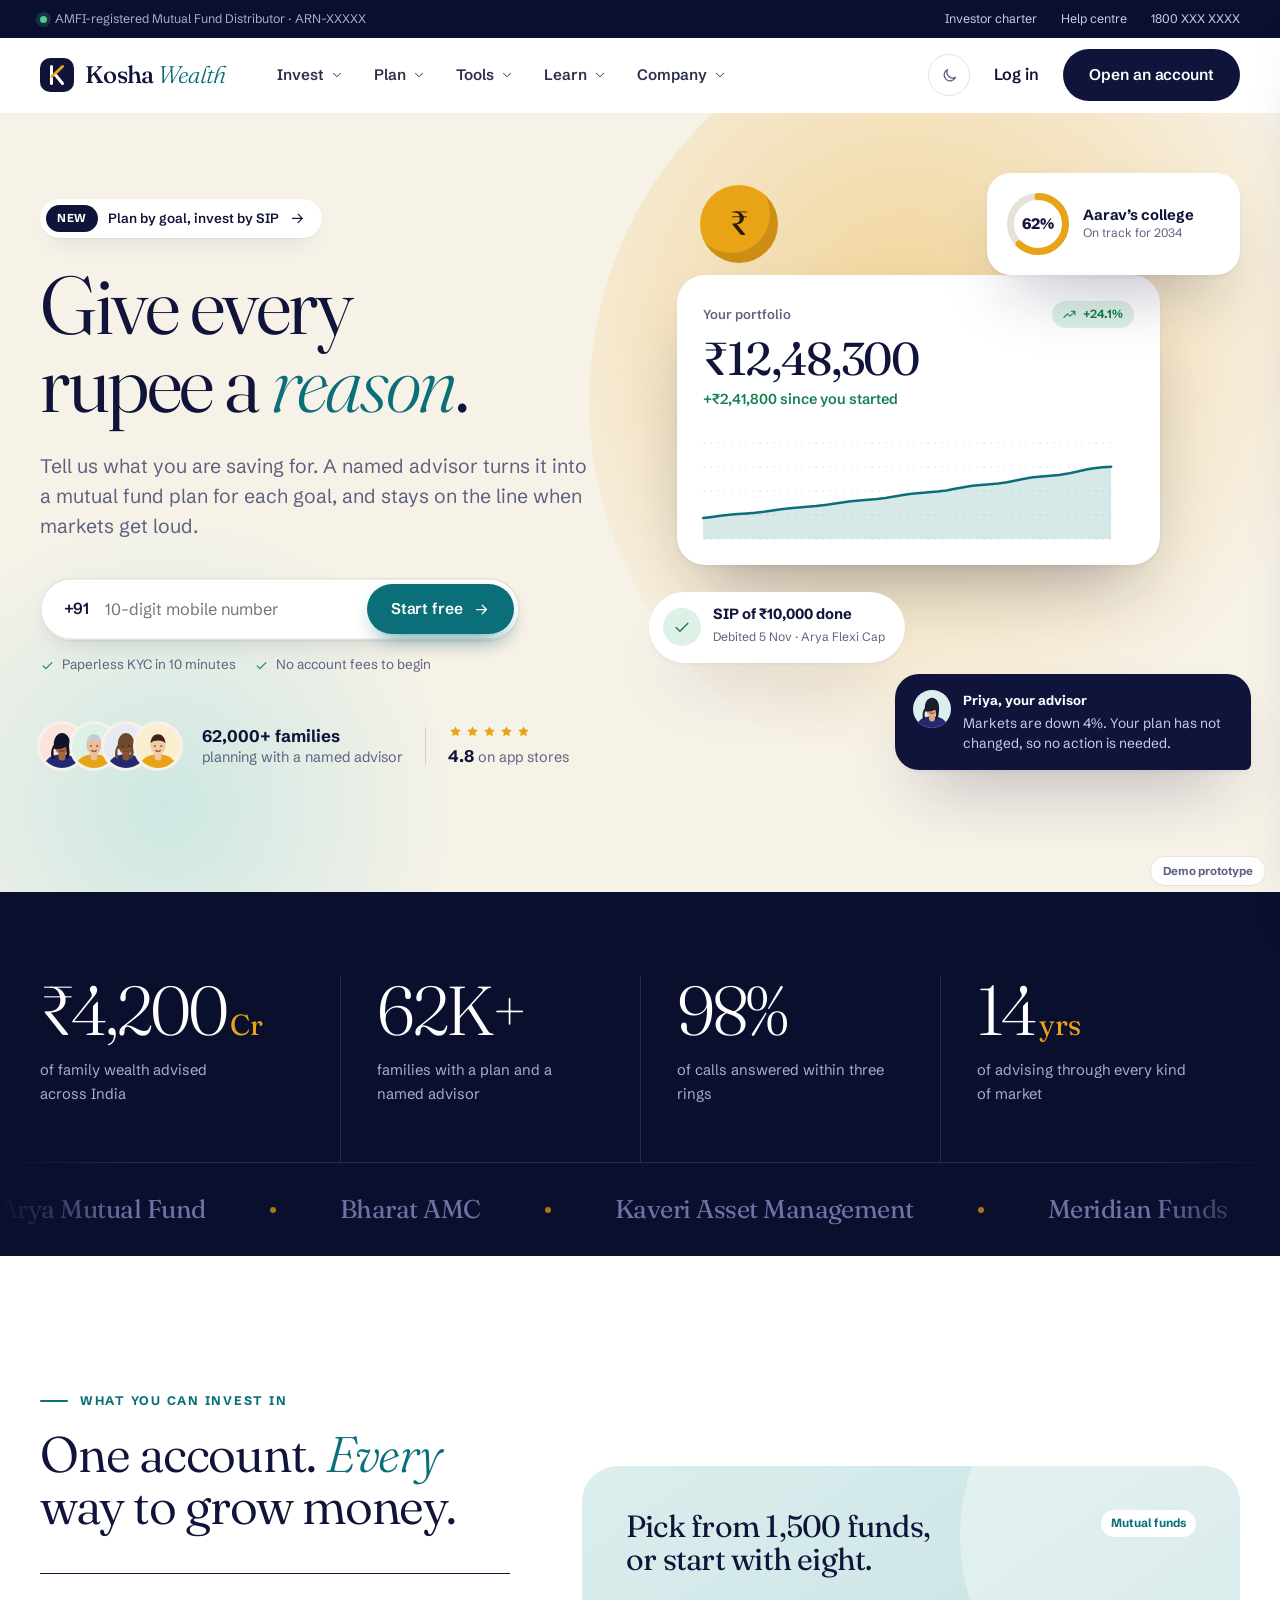
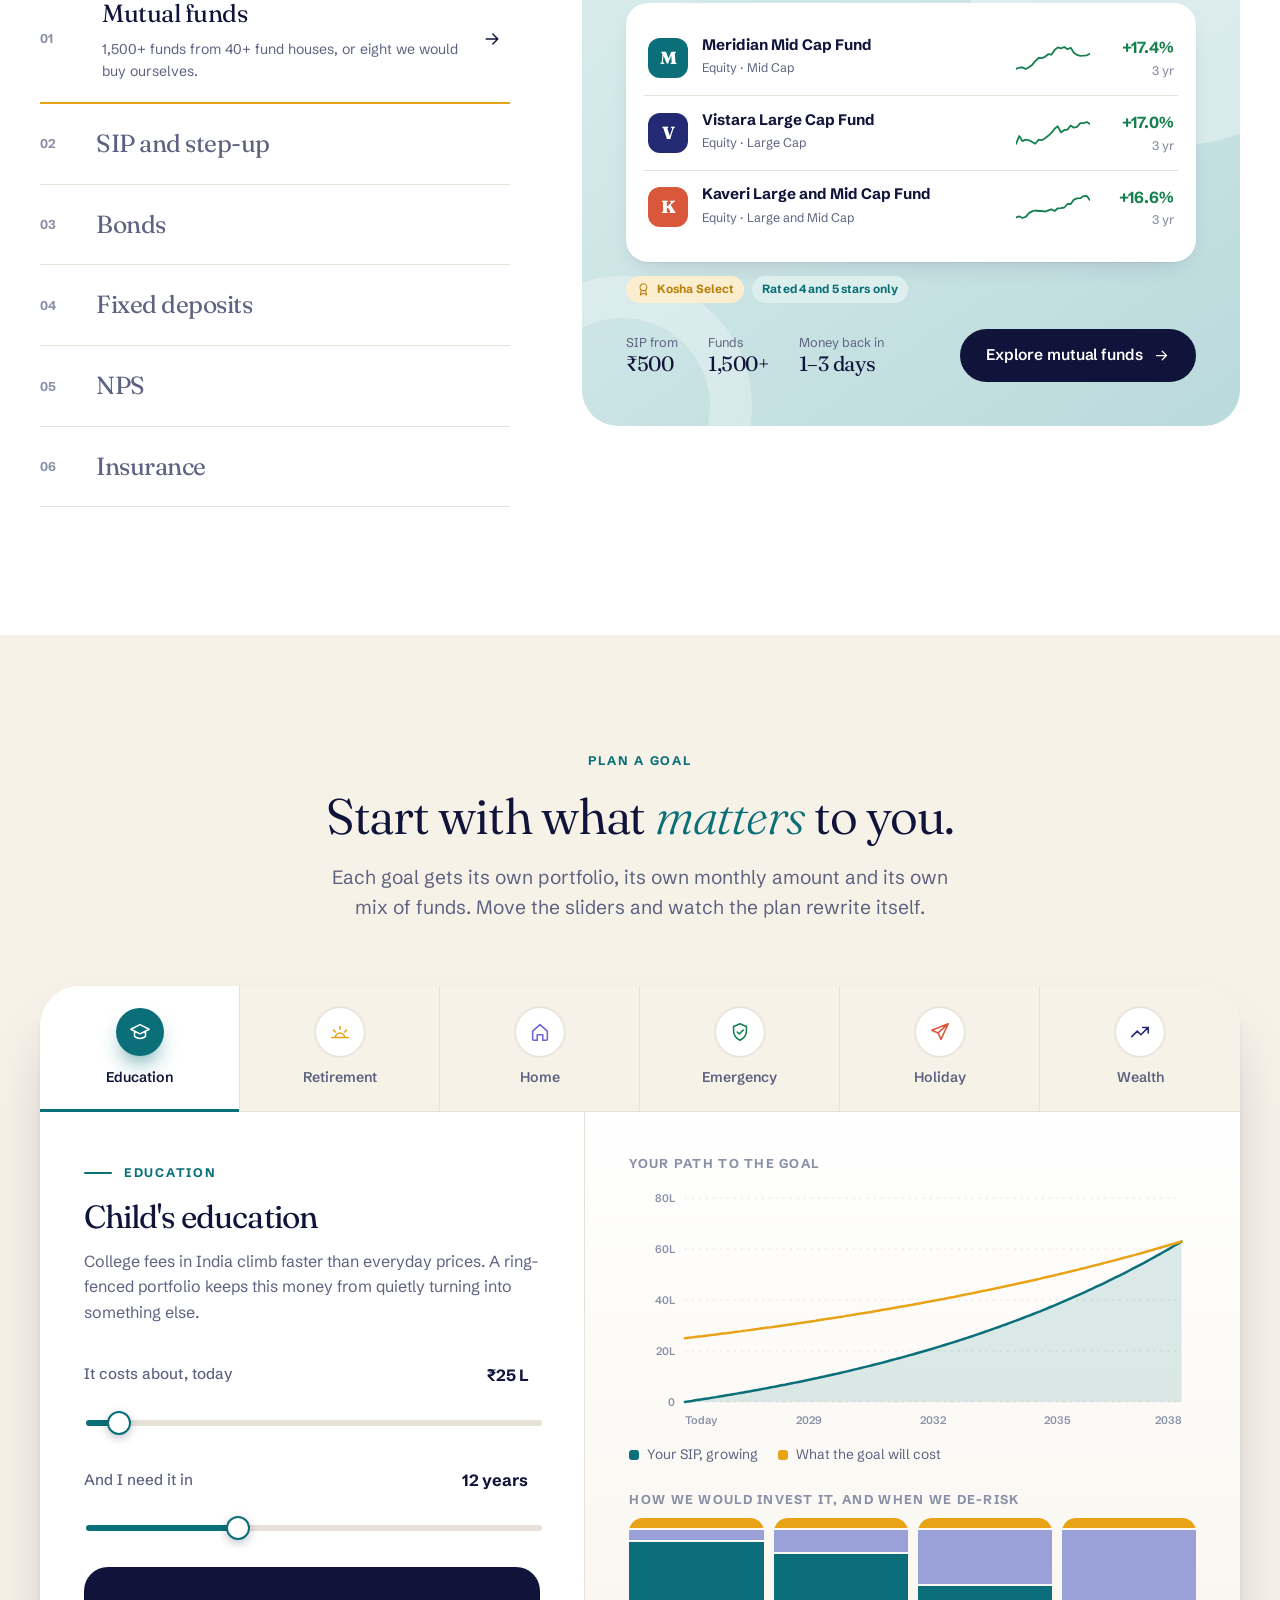
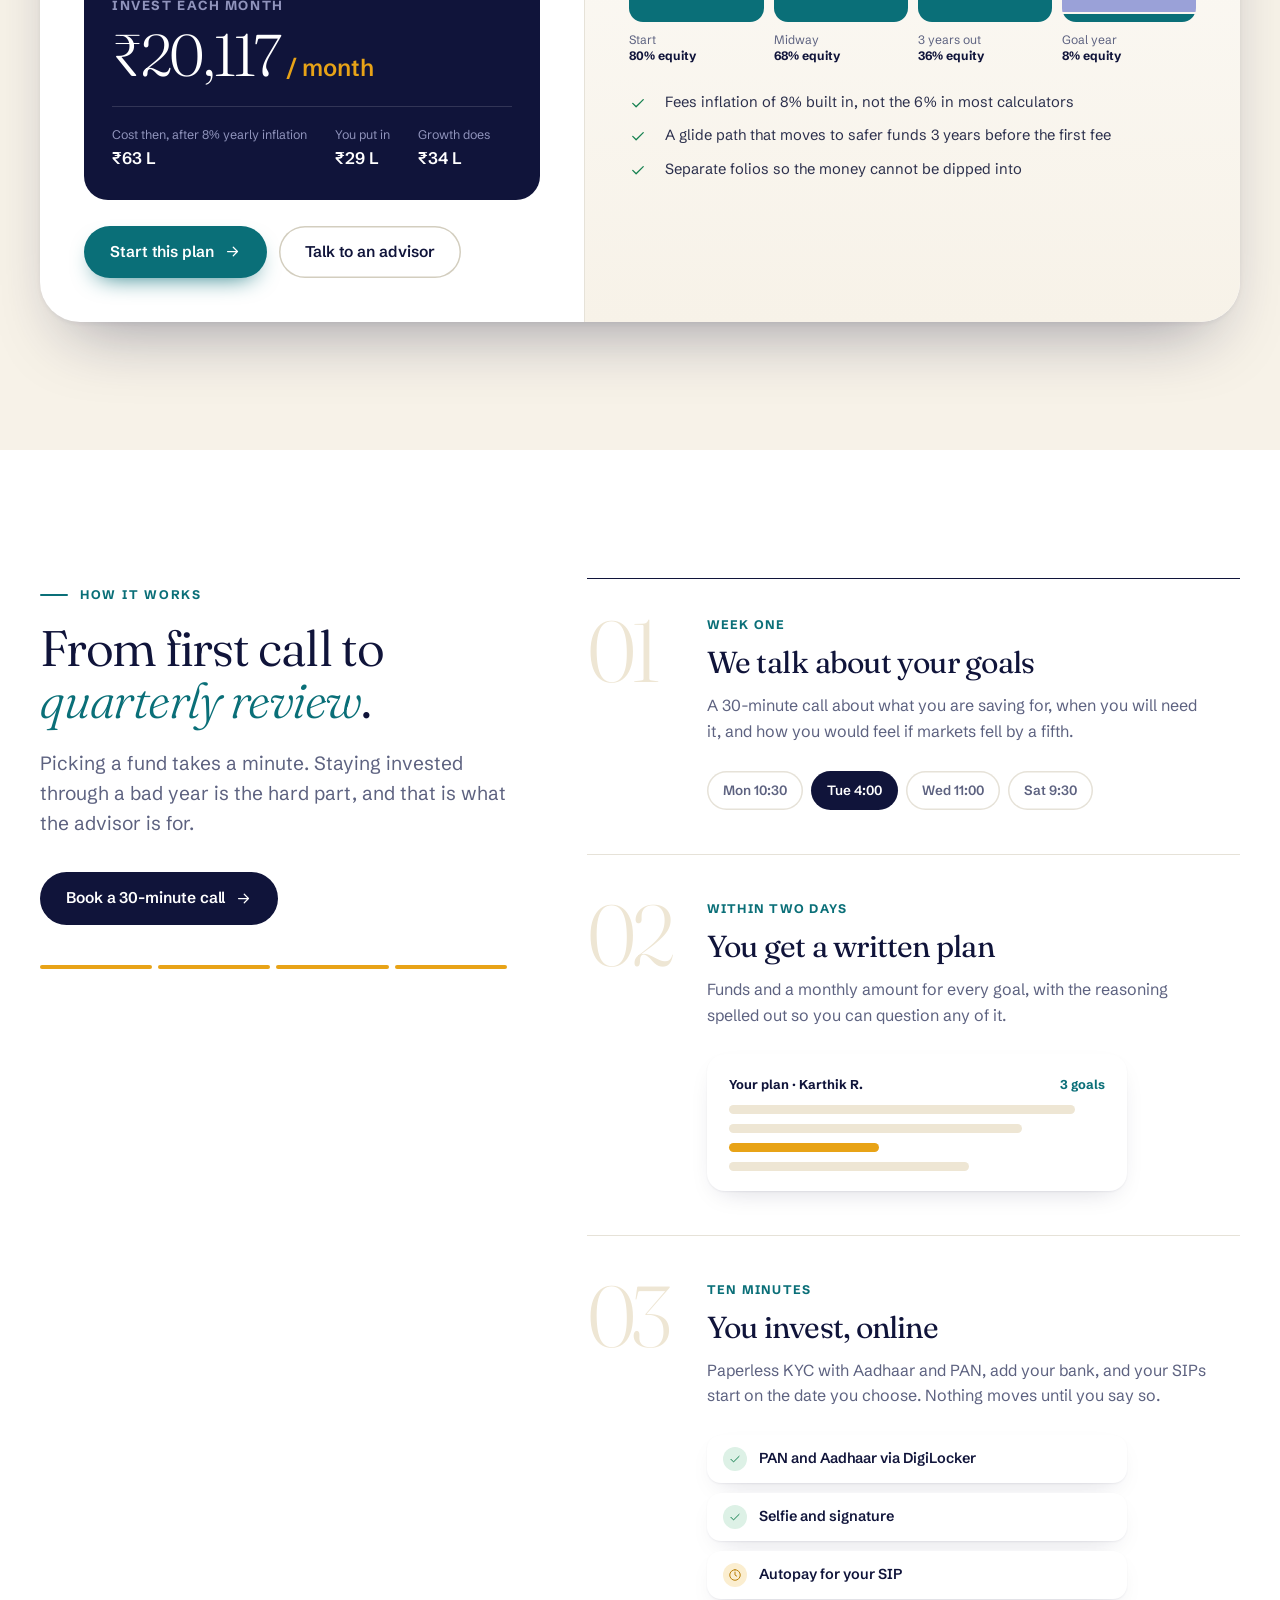
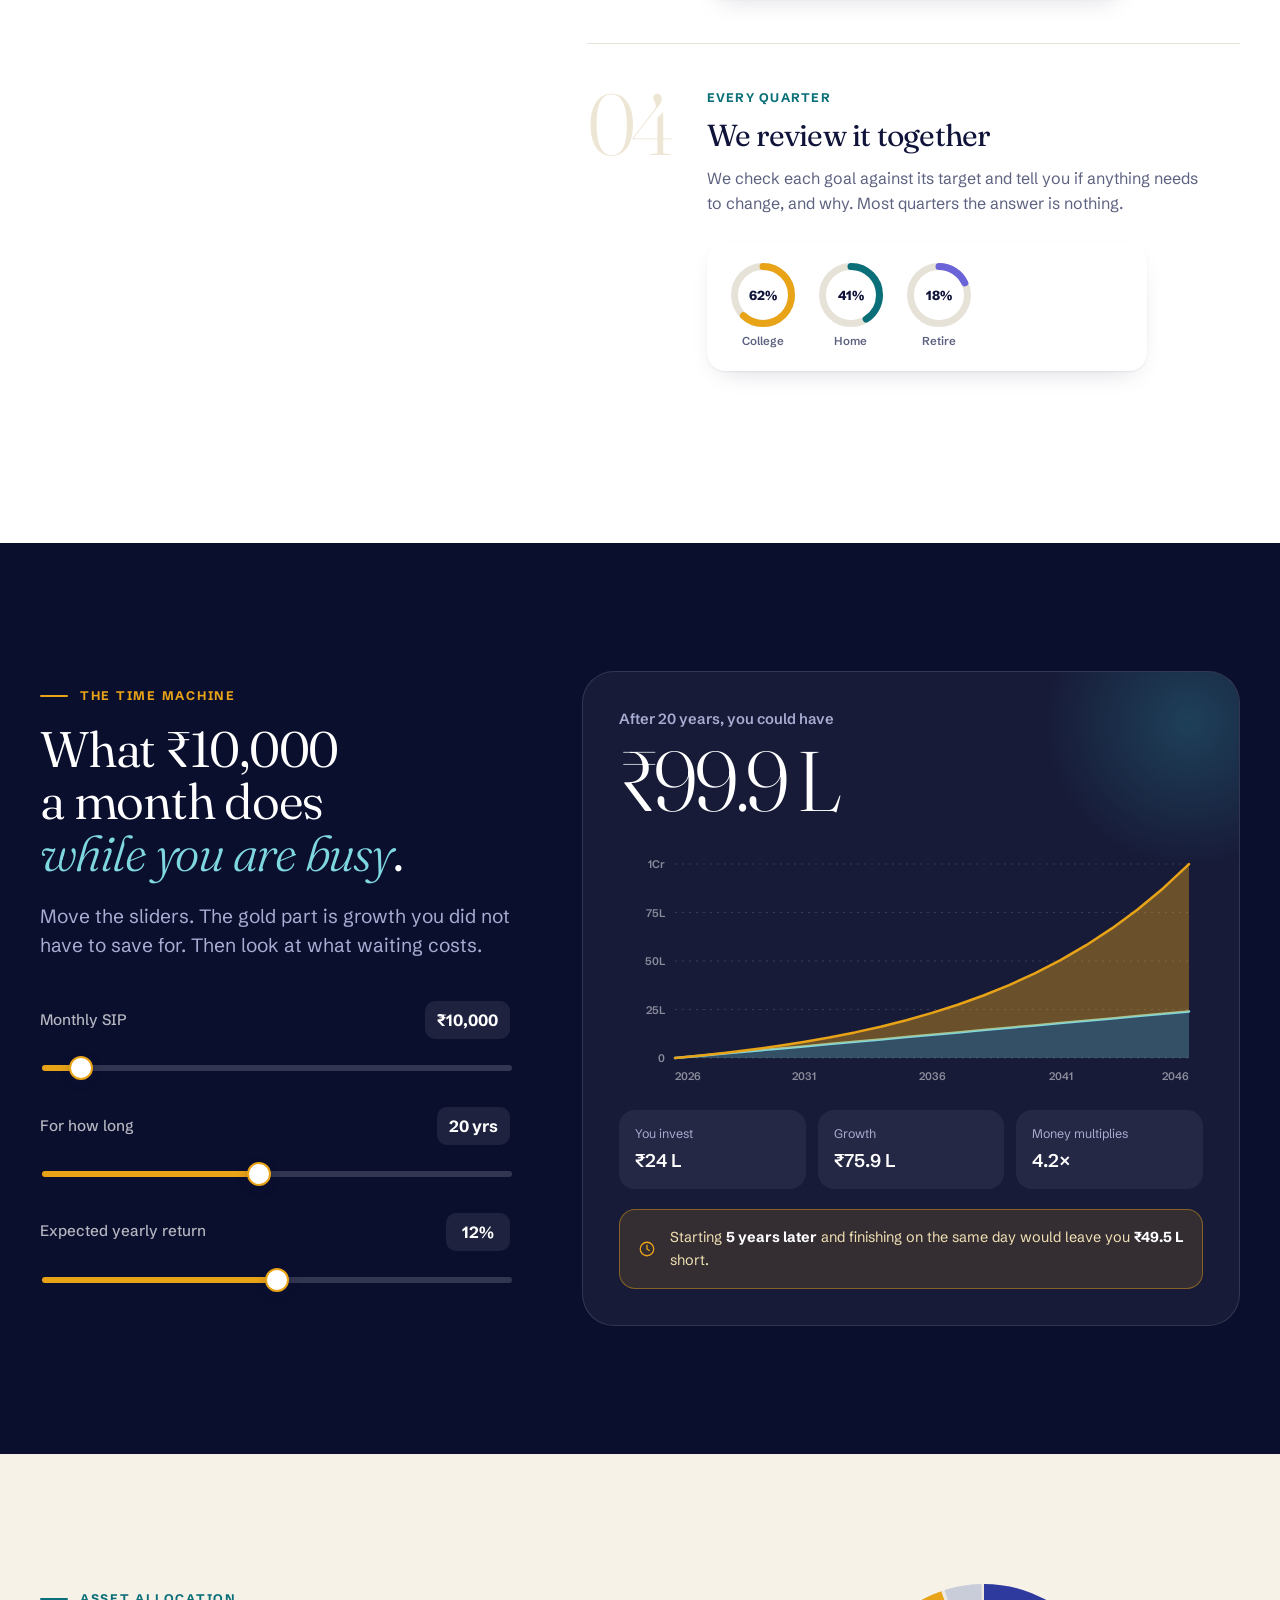
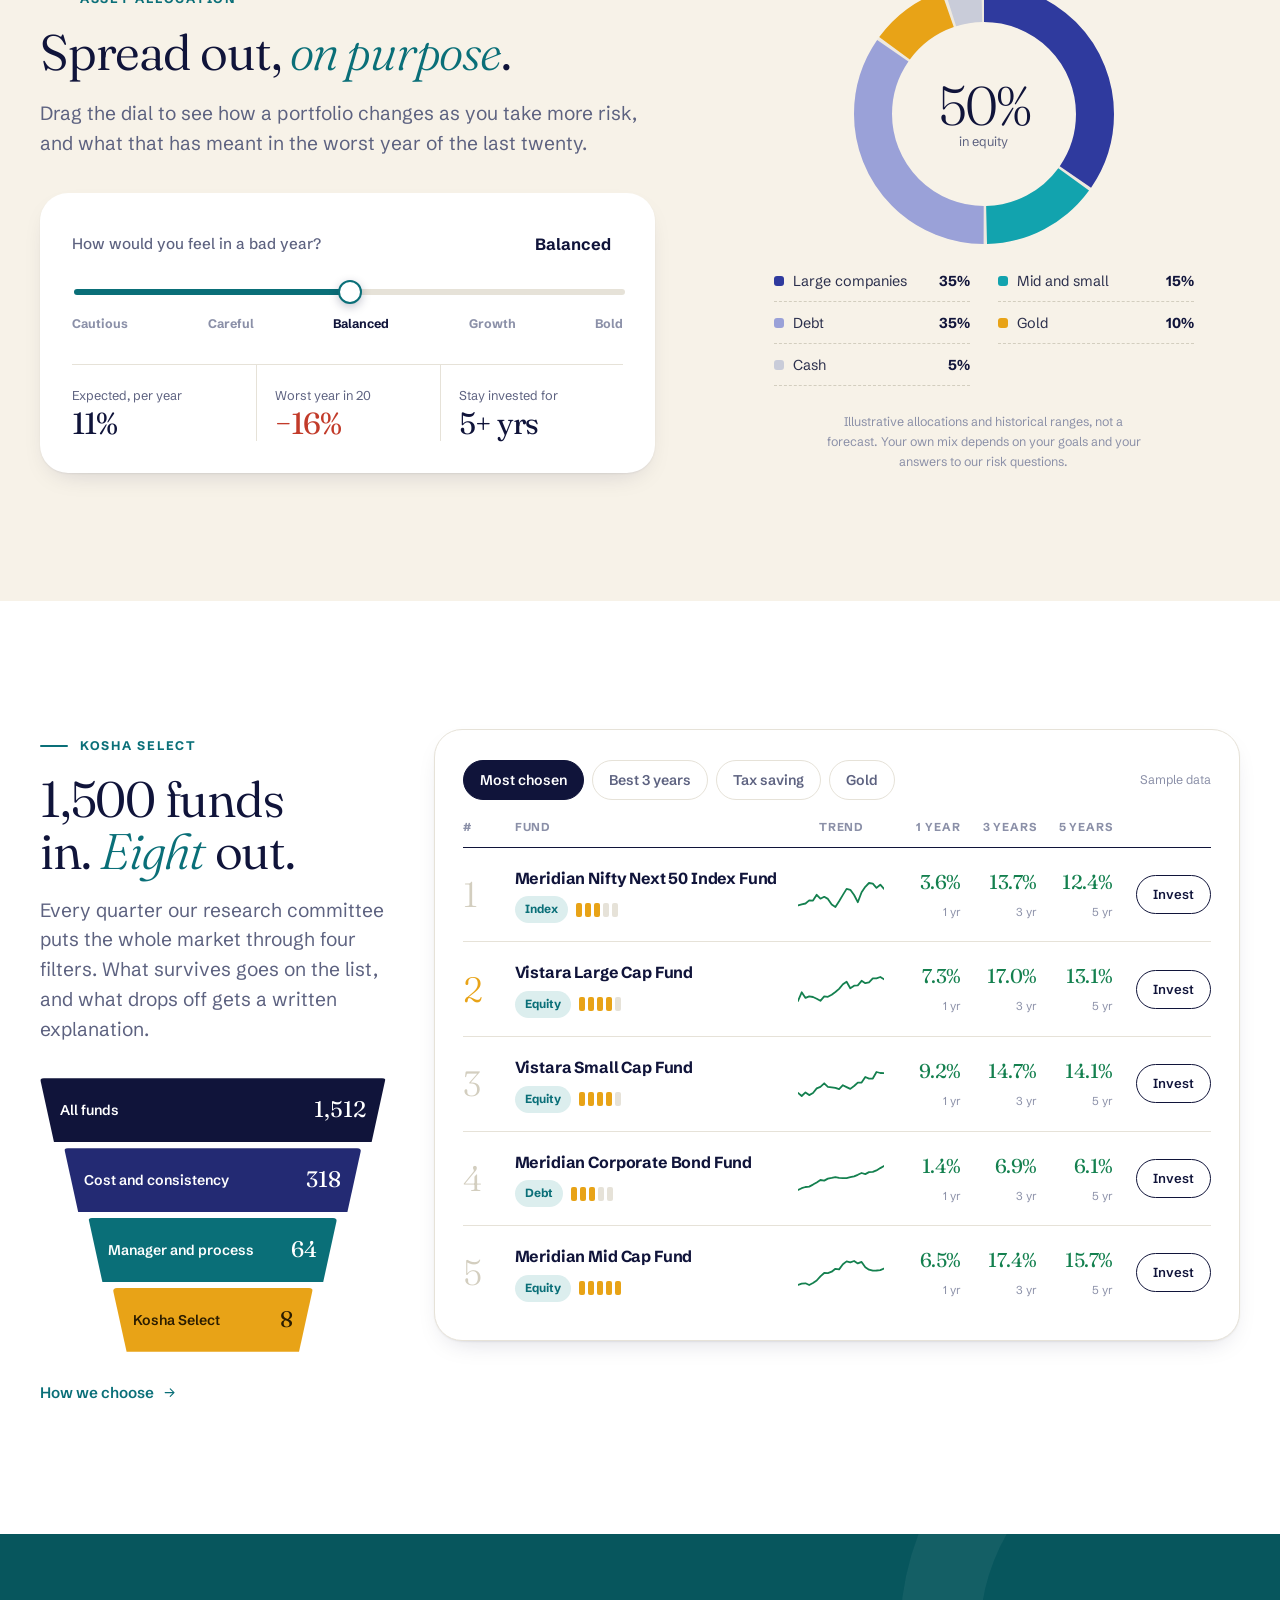
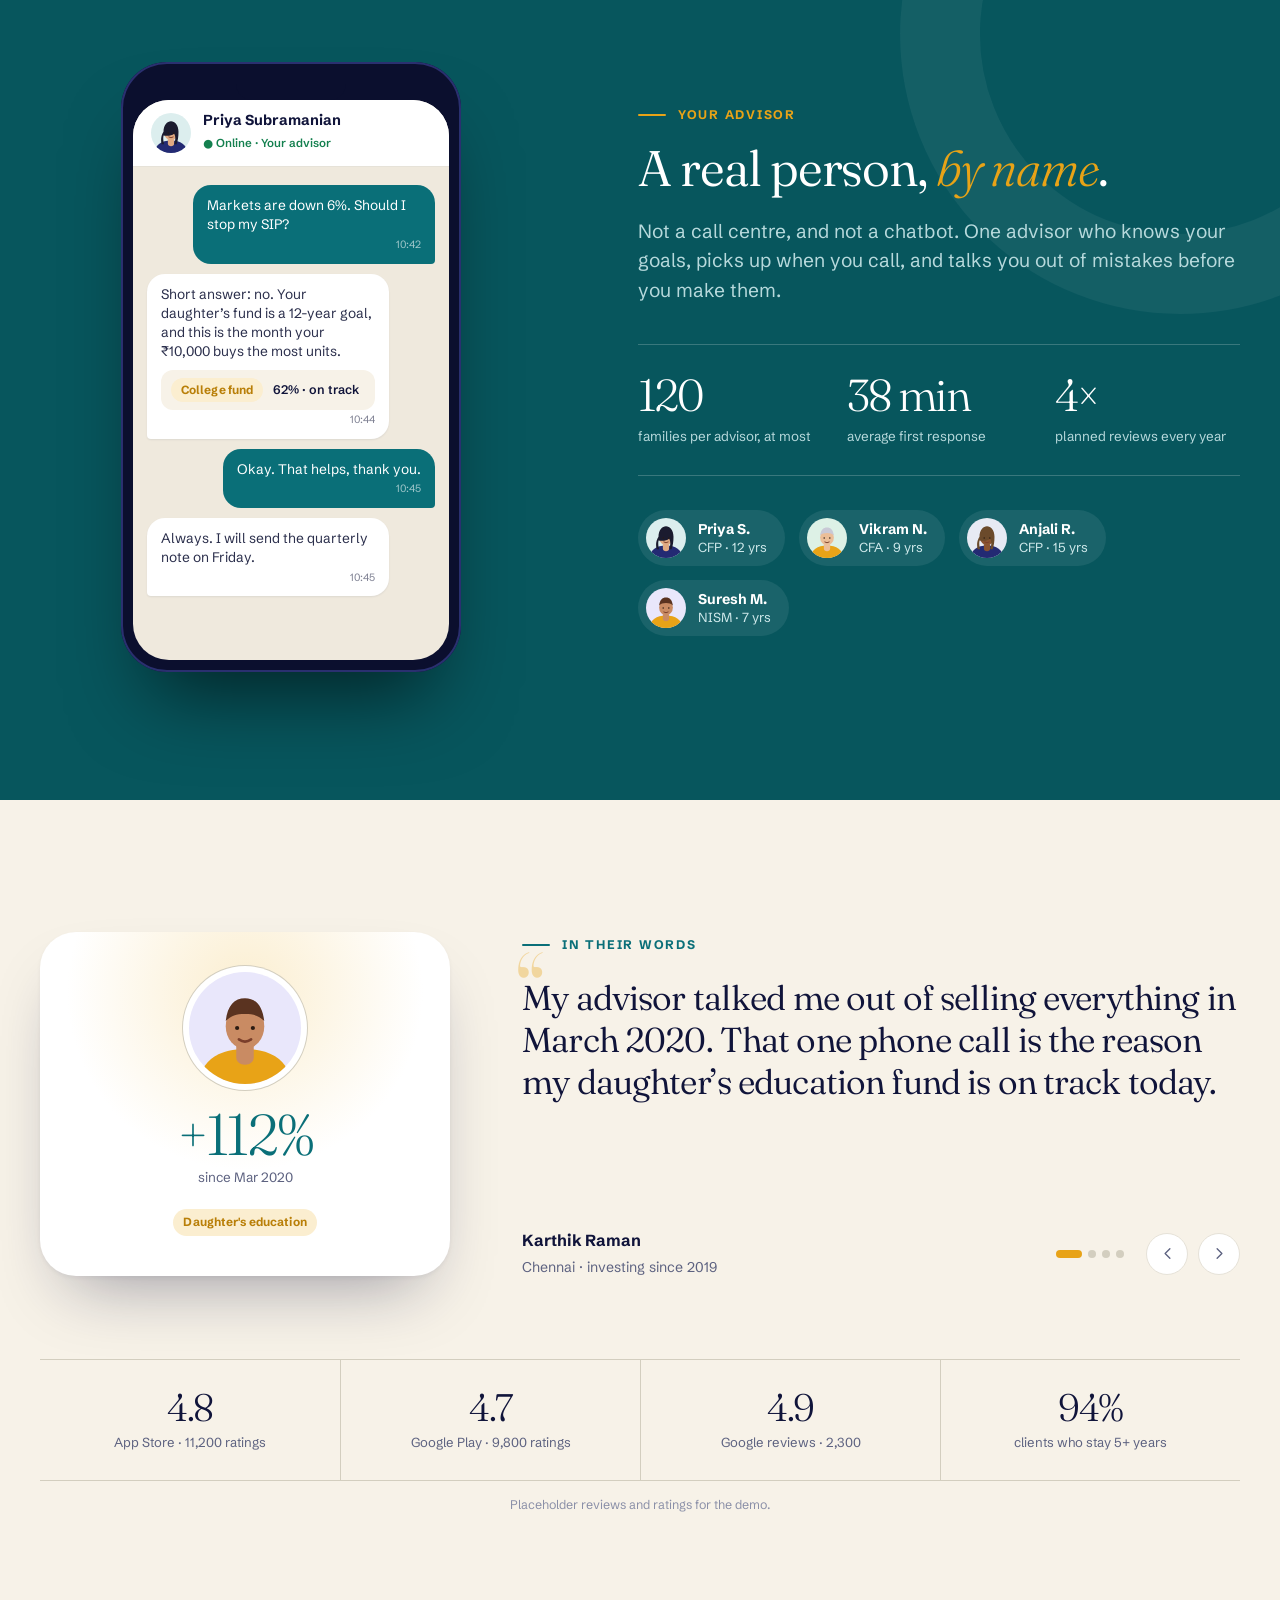
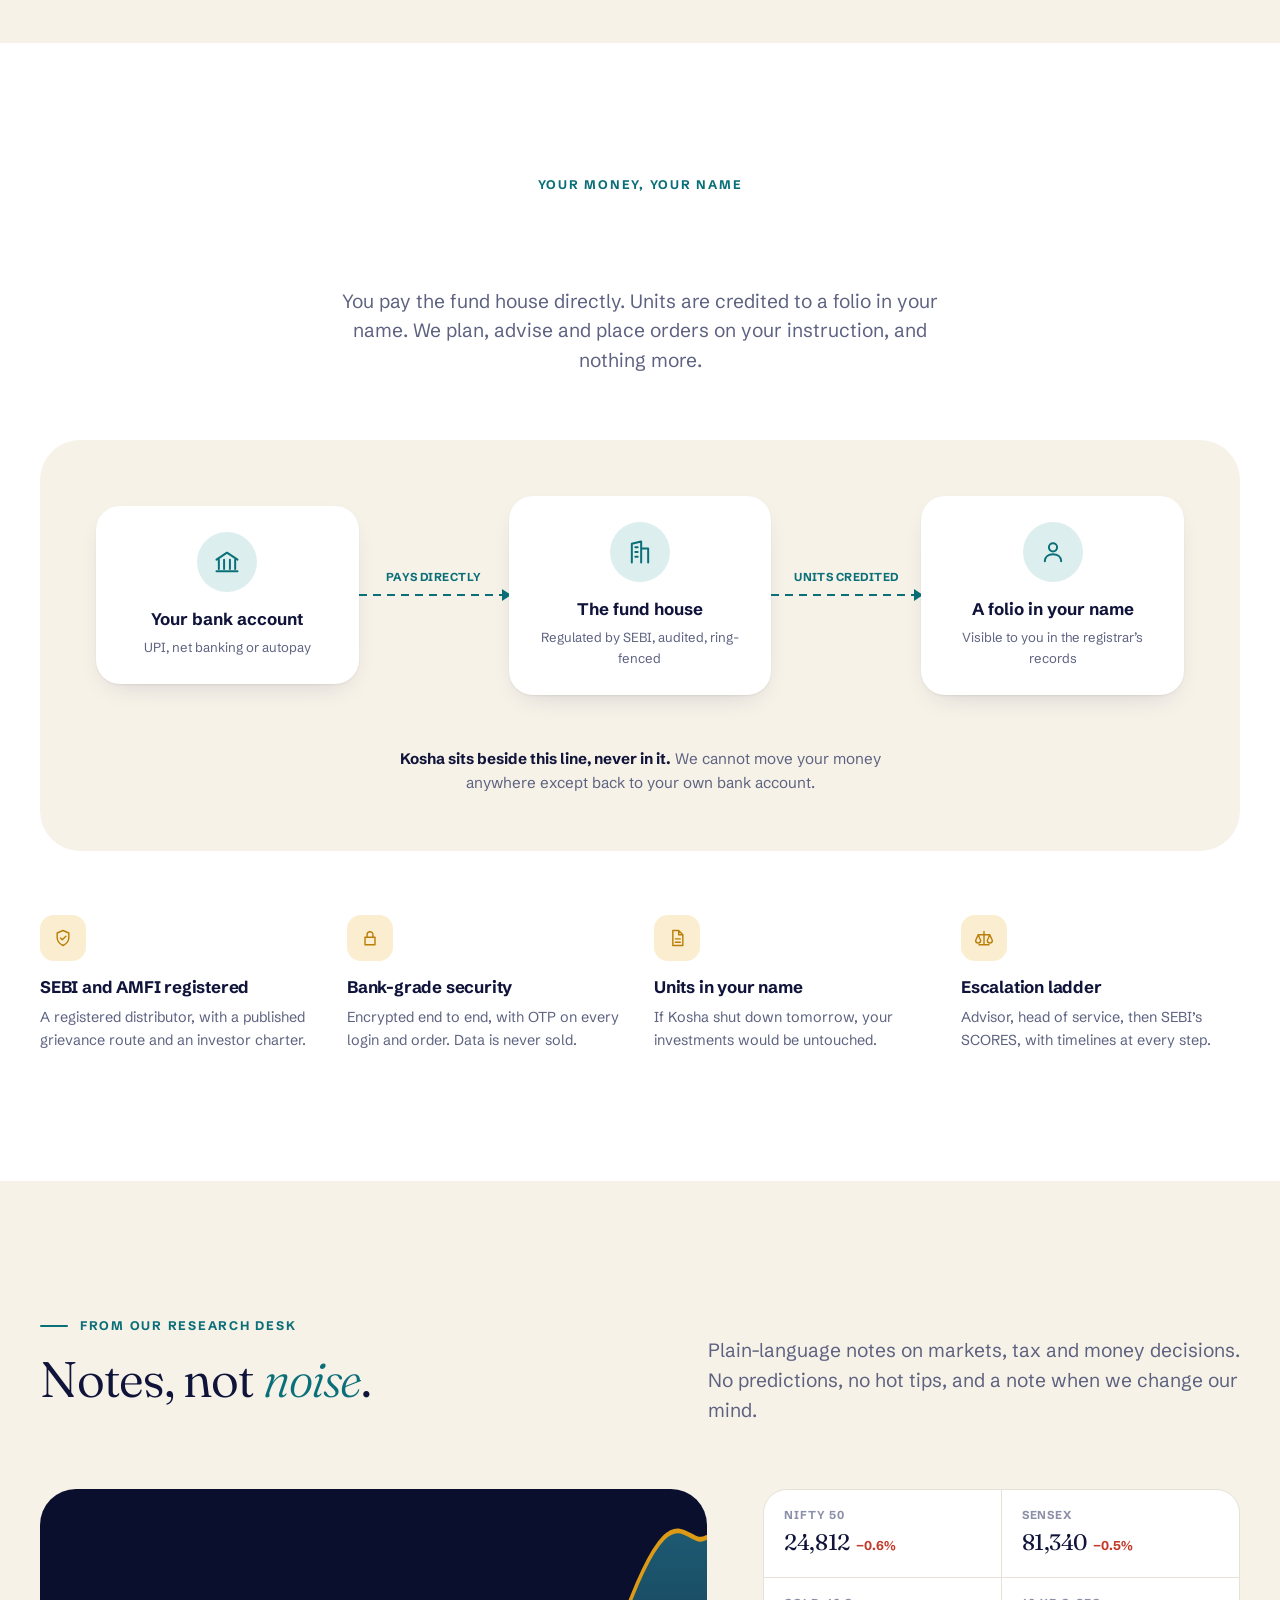
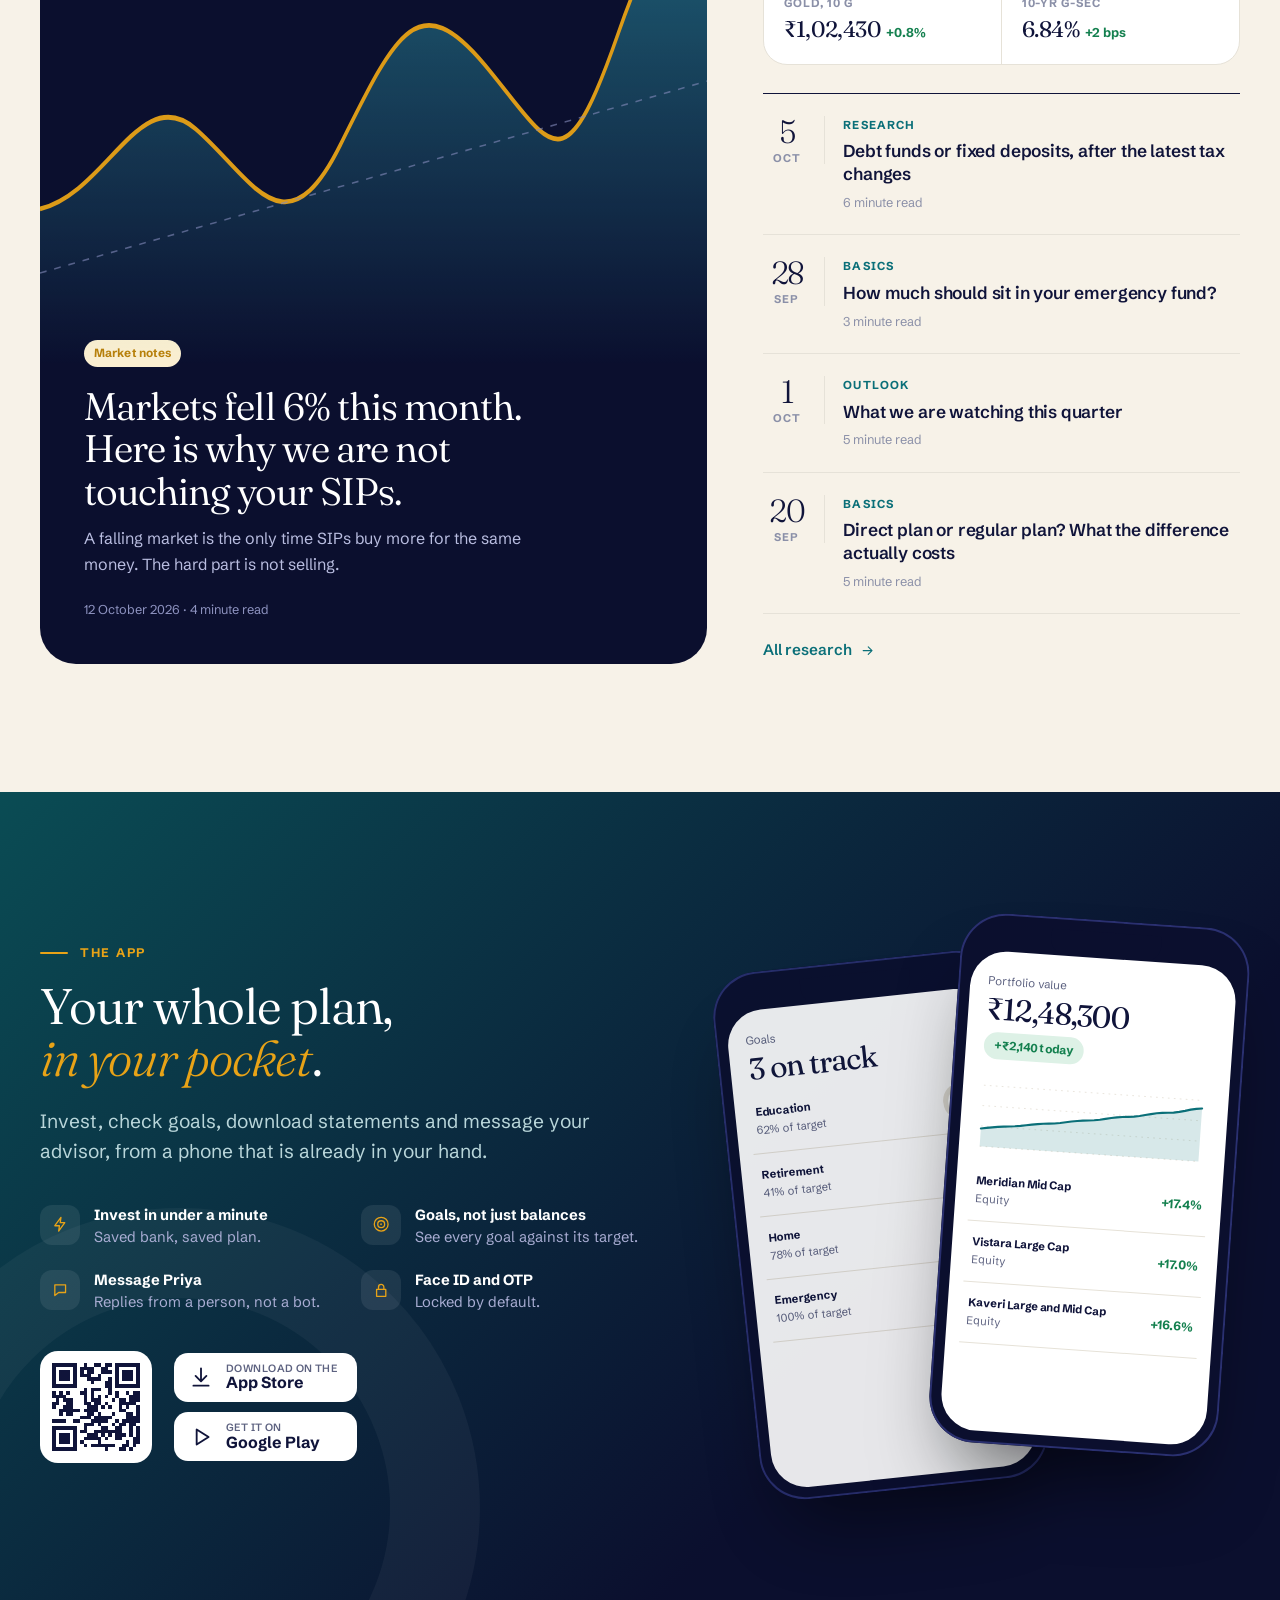
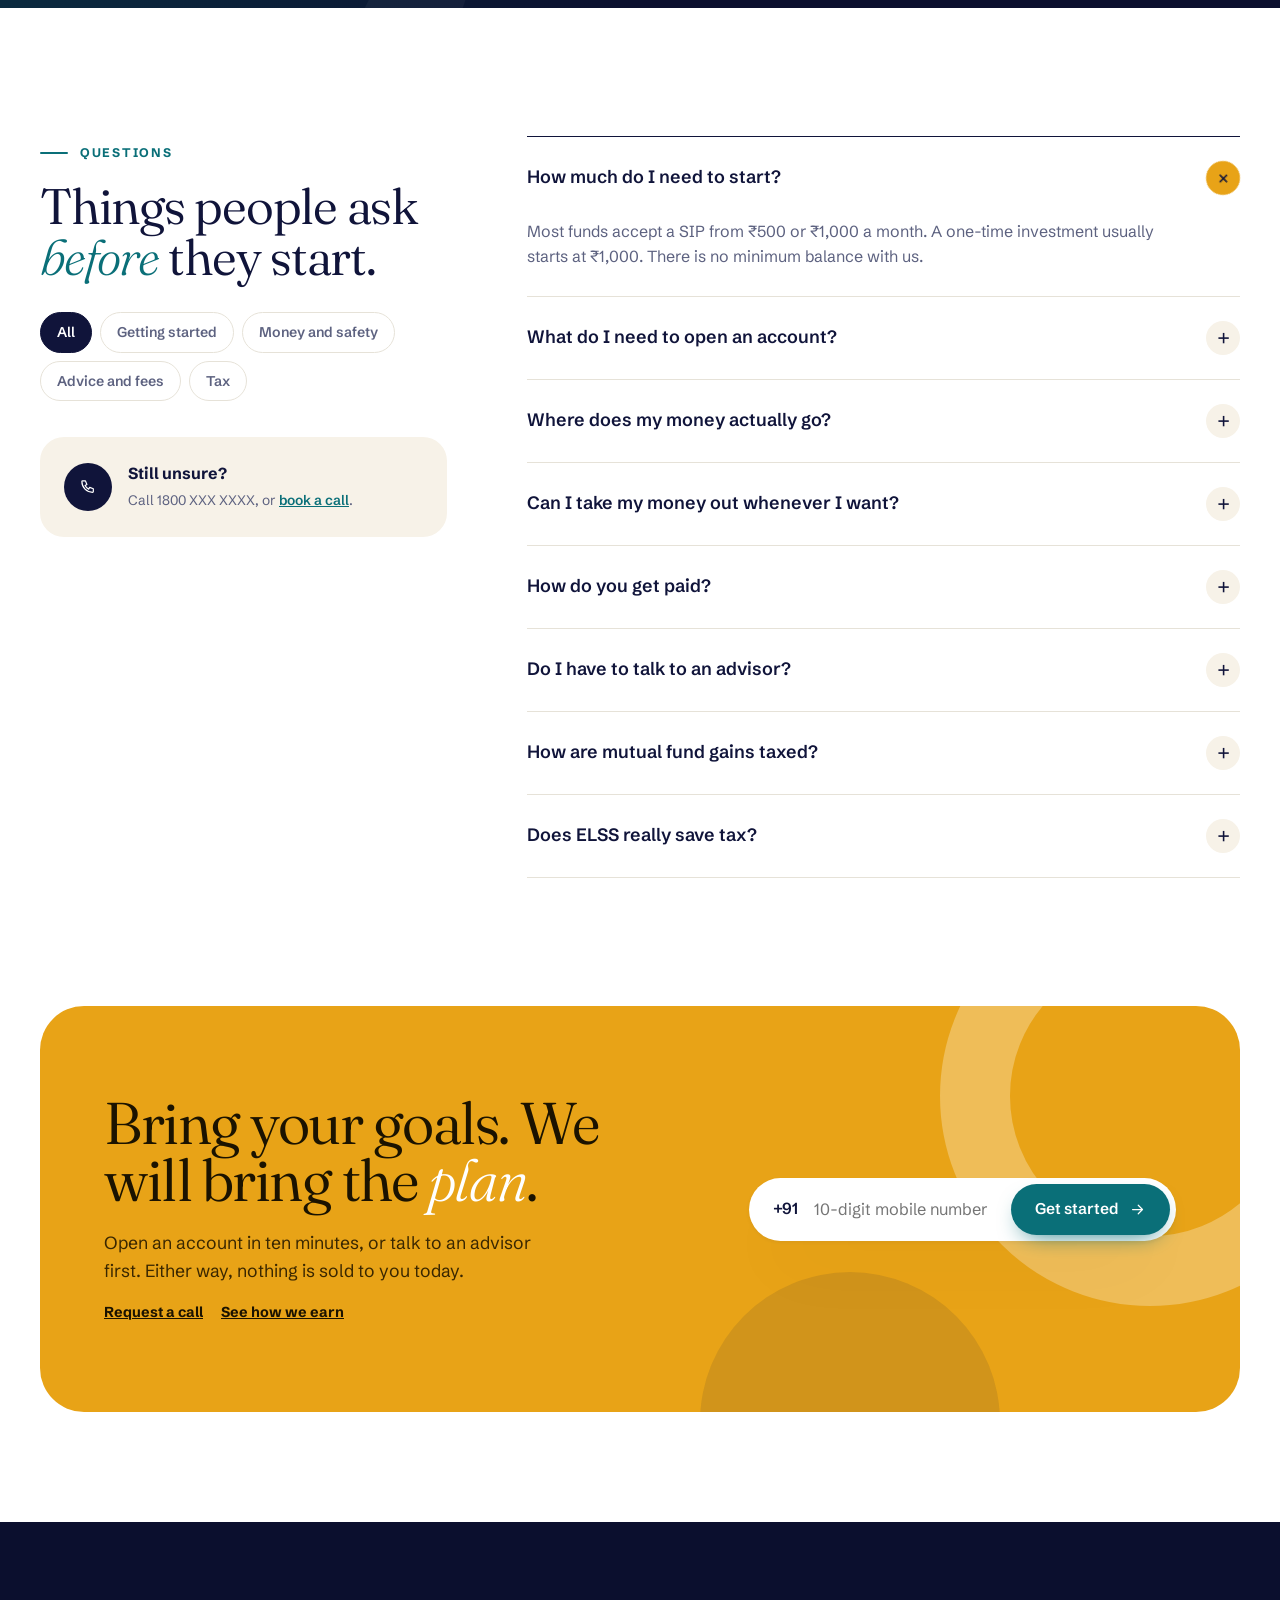
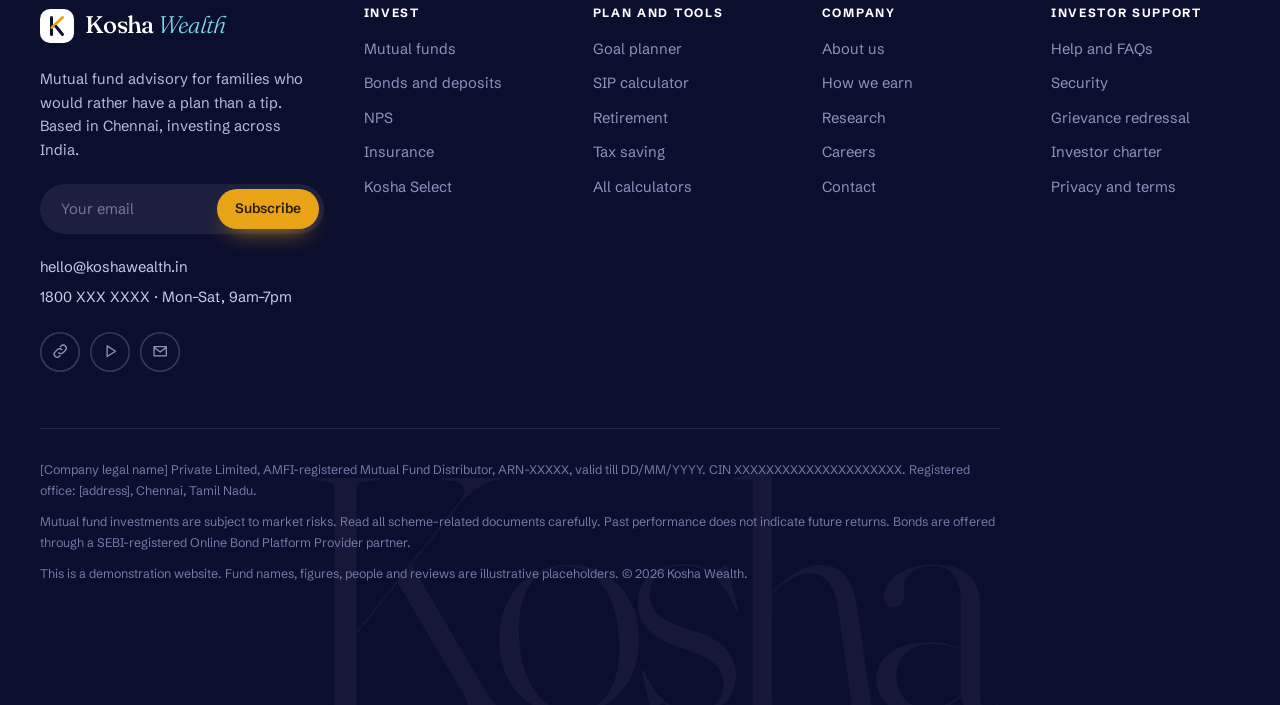
==== commit 4221b55e: "Redesign: v4 multi-file site with bespoke layouts per section and page Rebuilt the whole site (publi" ====
--- a/index.html
+++ b/index.html
@@ -3,508 +3,58 @@
 <head>
 <meta charset="utf-8">
 <meta name="viewport" content="width=device-width, initial-scale=1, viewport-fit=cover">
-<title>Kosha Wealth</title>
+<title>Kosha Wealth — Give every rupee a reason</title>
+<meta name="description" content="Goal-based mutual fund investing with a named advisor. Demo website.">
 <link rel="preconnect" href="https://fonts.googleapis.com">
 <link rel="preconnect" href="https://fonts.gstatic.com" crossorigin>
-<link href="https://fonts.googleapis.com/css2?family=Schibsted+Grotesk:ital,wght@0,400;0,500;0,600;0,700;0,800;1,400&display=swap" rel="stylesheet">
-<style>
-:root{
-  --paper:#FFFFFF;--wash:#F2F3F7;--wash-2:#E8EAF1;--ink:#191D45;--ink-2:#2B3070;--text:#23263A;--muted:#5C6178;--faint:#8D91A6;--rule:#DCDFE8;
-  --teal:#0B6E78;--teal-2:#085860;--teal-soft:#E3F1F2;--gold:#E3A21A;--gold-soft:#FBF0D6;--up:#1C7F52;--down:#BE3A2B;
-  --side:#191D45;--side-text:#B9BCDB;
-  --f:"Schibsted Grotesk",ui-sans-serif,system-ui,-apple-system,"Segoe UI",Roboto,sans-serif;
-  box-sizing:border-box;padding-top:env(safe-area-inset-top,0px);padding-bottom:env(safe-area-inset-bottom,0px);
-}
-:root[data-theme="dark"]{
-  --paper:#14162B;--wash:#0D0F20;--wash-2:#1B1E38;--ink:#ECEDF8;--ink-2:#C9CCF0;--text:#D7D9E8;--muted:#9EA2BA;--faint:#767A94;--rule:#272B47;
-  --teal:#56BBC5;--teal-2:#7BCDD5;--teal-soft:#13303A;--gold:#F0B744;--gold-soft:#2C2512;--up:#4CC28A;--down:#EE7A6C;--side:#0A0C1A;--side-text:#9EA2BA;
-}
-html{scroll-padding-top:env(safe-area-inset-top,0px)}
-*,*::before,*::after{box-sizing:inherit}
-body{margin:0;background:var(--wash);color:var(--text);font:16px/1.55 var(--f);-webkit-font-smoothing:antialiased;font-feature-settings:"ss01"}
-h1,h2,h3,h4{margin:0;color:var(--ink);font-weight:700;line-height:1.08;letter-spacing:-.025em}
-h2{font-size:clamp(1.8rem,3.2vw,2.75rem)}
-h3{font-size:1.15rem;letter-spacing:-.01em;line-height:1.25}
-p{margin:0}a{color:inherit}
-button,input,select{font:inherit;color:inherit}
-:focus-visible{outline:2px solid var(--gold);outline-offset:3px;border-radius:4px}
-.n{font-variant-numeric:tabular-nums lining-nums}
-.muted{color:var(--muted)}.sm{font-size:.875rem}.xs{font-size:.8rem}
-.up{color:var(--up)!important}.dn{color:var(--down)!important}
-.w{max-width:1240px;margin:0 auto;padding:0 32px}
-@media (max-width:640px){.w{padding:0 20px}}
-/* buttons: square-shouldered, not pills */
-.b{display:inline-flex;align-items:center;justify-content:center;gap:10px;border:0;cursor:pointer;text-decoration:none;font-weight:600;font-size:.95rem;padding:13px 22px;border-radius:6px;white-space:nowrap;transition:background .15s,color .15s,box-shadow .15s}
-.b-go{background:var(--teal);color:#fff}.b-go:hover{background:var(--teal-2)}
-:root[data-theme="dark"] .b-go{color:#0D0F20}
-.b-ink{background:var(--ink);color:var(--paper)}
-.b-line{background:transparent;color:var(--ink);box-shadow:inset 0 0 0 1.5px var(--ink)}
-.b-line:hover{background:var(--ink);color:var(--paper)}
-.b-quiet{background:transparent;color:var(--teal);padding:8px 0;border-radius:0;border-bottom:1.5px solid currentColor}
-.b-sm{padding:8px 14px;font-size:.85rem}
-.ib{width:40px;height:40px;border-radius:6px;border:1px solid var(--rule);background:var(--paper);display:grid;place-items:center;cursor:pointer;color:var(--muted);position:relative;padding:0}
-.ib:hover{color:var(--ink);border-color:var(--ink)}
-.ib svg{width:19px;height:19px;stroke:currentColor;fill:none;stroke-width:1.7;stroke-linecap:round;stroke-linejoin:round}
-.cnt{position:absolute;top:-7px;right:-7px;background:var(--gold);color:#241800;font-size:.7rem;font-weight:800;min-width:19px;height:19px;border-radius:10px;display:grid;place-items:center;padding:0 5px}
-.cnt[hidden]{display:none}
-/* logo */
-.logo{display:inline-flex;align-items:center;gap:10px;white-space:nowrap;text-decoration:none;color:var(--ink);font-weight:800;font-size:1.3rem;letter-spacing:-.035em}
-.mark{width:26px;height:26px;border-radius:5px;background:var(--ink);position:relative;flex:none}
-.mark::before{content:"";position:absolute;left:6px;right:6px;top:7px;height:3px;background:var(--gold);border-radius:2px}
-.mark::after{content:"";position:absolute;left:6px;right:11px;bottom:7px;height:3px;background:var(--paper);border-radius:2px;opacity:.85}
-
-/* ============ PUBLIC ============ */
-.ph{position:sticky;top:env(safe-area-inset-top,0px);z-index:40;background:color-mix(in srgb,var(--paper) 94%,transparent);backdrop-filter:saturate(1.4) blur(12px);border-bottom:1px solid var(--rule)}
-.ph .w{display:flex;align-items:center;gap:36px;height:72px}
-.pnav{display:flex;gap:28px;list-style:none;margin:0;padding:0}
-.pnav a{text-decoration:none;font-weight:500;color:var(--muted);font-size:.95rem;padding:6px 0;border-bottom:2px solid transparent}
-.pnav a:hover,.pnav a.on{color:var(--ink);border-color:var(--gold)}
-.pact{margin-left:auto;display:flex;gap:12px;align-items:center}
-.pact .login{font-weight:600;text-decoration:none;color:var(--ink);background:none;border:0;cursor:pointer;padding:8px 6px}
-.burger{display:none}
-@media (max-width:960px){.pnav{display:none}.burger{display:grid}.pnav.open{display:flex;flex-direction:column;gap:0;position:absolute;left:0;right:0;top:72px;background:var(--paper);border-bottom:1px solid var(--rule);padding:8px 20px 16px}.pnav.open a{padding:12px 0;border:0}}
-@media (max-width:560px){.pact .login,.pact .hide-s{display:none}}
-
-/* hero */
-.hero{background:var(--paper);border-bottom:1px solid var(--rule)}
-.hero .w{display:grid;grid-template-columns:minmax(0,1fr) 520px;gap:72px;padding-top:88px;padding-bottom:96px;align-items:start}
-@media (max-width:1080px){.hero .w{grid-template-columns:1fr;gap:48px;padding-top:56px;padding-bottom:64px}}
-.hero h1{font-size:clamp(2.6rem,5.6vw,5rem);line-height:.98;letter-spacing:-.045em;font-weight:800;max-width:11ch}
-.hero .lede{font-size:1.2rem;color:var(--muted);max-width:44ch;margin-top:28px;line-height:1.5}
-.hero .acts{display:flex;gap:16px;align-items:center;margin-top:36px;flex-wrap:wrap}
-.creds{margin-top:56px;display:flex;gap:40px;flex-wrap:wrap;padding-top:24px;border-top:1px solid var(--rule);max-width:560px}
-.creds div{font-size:.86rem;color:var(--muted);line-height:1.4}
-.creds b{display:block;color:var(--ink);font-size:1.05rem;font-weight:700}
-/* the ledger — signature element */
-.ledger{background:var(--paper);border:1px solid var(--rule);border-radius:14px;box-shadow:0 1px 0 var(--rule),0 24px 60px -28px rgba(25,29,69,.28);overflow:hidden}
-.lg-head{padding:22px 26px 18px;border-bottom:1px solid var(--rule);background:linear-gradient(var(--wash),var(--wash)) left bottom/100% 0 no-repeat}
-.lg-head .q{font-size:1.05rem;color:var(--muted);line-height:1.9}
-.lg-head select,.lg-head input{border:0;border-bottom:2px solid var(--gold);background:transparent;color:var(--ink);font-weight:700;padding:0 2px;border-radius:0;font-size:1.05rem}
-.lg-head input{width:3.4ch;text-align:center}
-.lg-head select{cursor:pointer;max-width:100%}
-.lg-need{display:flex;align-items:baseline;justify-content:space-between;gap:16px;padding:22px 26px;border-bottom:1px solid var(--rule)}
-.lg-need .big{font-size:3rem;font-weight:800;color:var(--teal);letter-spacing:-.04em;line-height:1}
-.lg-need small{color:var(--muted);font-size:.85rem;display:block;margin-top:6px}
-.lg-table{width:100%;border-collapse:collapse;font-size:.92rem}
-.lg-table th{font-weight:500;color:var(--faint);text-align:right;padding:12px 26px 8px;font-size:.8rem}
-.lg-table th:first-child,.lg-table td:first-child{text-align:left}
-.lg-table td{padding:10px 26px;text-align:right;border-top:1px dashed var(--rule)}
-.lg-table tr.tot td{border-top:1px solid var(--ink);font-weight:800;color:var(--ink);padding-top:14px;padding-bottom:16px}
-.lg-table tr.tot td:last-child span{border-bottom:3px double var(--gold);padding-bottom:2px}
-.lg-foot{padding:14px 26px;background:var(--wash);font-size:.78rem;color:var(--faint)}
-
-/* section scaffolding */
-.sec{padding:112px 0}
-.sec.white{background:var(--paper)}
-.sec.tight{padding:80px 0}
-@media (max-width:760px){.sec{padding:72px 0}}
-.sh{display:grid;grid-template-columns:minmax(0,5fr) minmax(0,6fr);gap:48px;align-items:end;margin-bottom:56px}
-.sh p{color:var(--muted);font-size:1.1rem;max-width:52ch}
-@media (max-width:860px){.sh{grid-template-columns:1fr;gap:16px;margin-bottom:36px}}
-/* products as an index */
-.index{border-top:2px solid var(--ink)}
-.ix{display:grid;grid-template-columns:64px minmax(0,1.1fr) minmax(0,1.6fr) 160px 44px;gap:24px;align-items:center;padding:28px 0;border-bottom:1px solid var(--rule);text-decoration:none;transition:background .15s}
-.ix:hover{background:linear-gradient(90deg,var(--wash),transparent)}
-.ix .no{font-size:.85rem;color:var(--faint);font-weight:600}
-.ix h3{font-size:1.45rem;letter-spacing:-.025em}
-.ix p{color:var(--muted)}
-.ix .from{font-size:.86rem;color:var(--muted);text-align:right}.ix .from b{display:block;color:var(--ink);font-size:1.05rem}
-.ix .go{width:40px;height:40px;border-radius:50%;border:1.5px solid var(--rule);display:grid;place-items:center;color:var(--ink);transition:all .15s}
-.ix:hover .go{background:var(--ink);color:var(--paper);border-color:var(--ink)}
-.ix .go svg{width:16px;height:16px;stroke:currentColor;fill:none;stroke-width:2}
-.ix .soon{font-size:.75rem;font-weight:700;color:var(--gold);margin-left:8px;letter-spacing:0;vertical-align:middle}
-@media (max-width:860px){.ix{grid-template-columns:1fr auto;gap:8px 16px}.ix .no,.ix .from{display:none}.ix p{grid-column:1/-1}.ix .go{grid-row:1;grid-column:2}}
-/* process timeline */
-.flow{display:grid;grid-template-columns:repeat(4,1fr);position:relative;margin-top:8px}
-.flow::before{content:"";position:absolute;left:0;right:0;top:11px;height:2px;background:var(--rule)}
-.st{position:relative;padding-right:32px}
-.st .dot{width:24px;height:24px;border-radius:50%;background:var(--paper);border:2px solid var(--ink);position:relative;z-index:1}
-.st:first-child .dot{background:var(--gold);border-color:var(--gold)}
-.st .when{font-size:.82rem;color:var(--faint);margin:22px 0 6px;font-weight:600}
-.st p{color:var(--muted);margin-top:8px;font-size:.95rem}
-@media (max-width:860px){.flow{grid-template-columns:1fr;gap:28px}.flow::before{left:11px;right:auto;top:0;bottom:0;width:2px;height:auto}.st{padding-left:48px}.st .dot{position:absolute;left:0;top:0}.st .when{margin-top:0}}
-/* goals explorer */
-.gx{display:grid;grid-template-columns:320px minmax(0,1fr);gap:0;border:1px solid var(--rule);border-radius:14px;overflow:hidden;background:var(--paper)}
-@media (max-width:860px){.gx{grid-template-columns:1fr}}
-.gx-list{border-right:1px solid var(--rule);background:var(--wash)}
-@media (max-width:860px){.gx-list{border-right:0;border-bottom:1px solid var(--rule);display:flex;overflow-x:auto}}
-.gx-list button{display:block;width:100%;text-align:left;background:none;border:0;border-bottom:1px solid var(--rule);padding:20px 24px;cursor:pointer;color:var(--muted);font-weight:600;font-size:1.02rem;position:relative}
-.gx-list button[aria-selected="true"]{background:var(--paper);color:var(--ink)}
-.gx-list button[aria-selected="true"]::before{content:"";position:absolute;left:0;top:0;bottom:0;width:4px;background:var(--gold)}
-@media (max-width:860px){.gx-list button{white-space:nowrap;border-bottom:0;border-right:1px solid var(--rule);width:auto}.gx-list button[aria-selected="true"]::before{top:auto;right:0;width:auto;height:3px}}
-.gx-body{padding:40px 44px;display:grid;grid-template-columns:minmax(0,1fr) minmax(0,1fr);gap:40px}
-@media (max-width:1000px){.gx-body{grid-template-columns:1fr;padding:28px}}
-.gx-body h3{font-size:1.8rem;letter-spacing:-.03em}
-.gx-body .desc{color:var(--muted);margin-top:12px}
-.gx-mix{margin-top:28px}
-.gx-mix .barline{display:flex;height:14px;border-radius:3px;overflow:hidden;margin:10px 0 12px}
-.gx-mix ul{list-style:none;padding:0;margin:0;display:grid;gap:6px;font-size:.9rem;color:var(--muted)}
-.gx-mix li{display:flex;justify-content:space-between;gap:12px}
-.gx-mix i{display:inline-block;width:9px;height:9px;border-radius:2px;margin-right:8px}
-.figs{display:grid;gap:22px;align-content:start;border-left:1px solid var(--rule);padding-left:40px}
-@media (max-width:1000px){.figs{border-left:0;padding-left:0;border-top:1px solid var(--rule);padding-top:24px}}
-.figs div small{display:block;color:var(--muted);font-size:.85rem}
-.figs div b{font-size:2rem;letter-spacing:-.035em;color:var(--ink)}
-.figs .hl b{color:var(--teal);font-size:2.6rem}
-/* calculator band */
-.calc{display:grid;grid-template-columns:minmax(0,1fr) minmax(0,1fr);gap:72px;align-items:center}
-@media (max-width:900px){.calc{grid-template-columns:1fr;gap:40px}}
-.sl{margin-bottom:30px}
-.sl .top{display:flex;justify-content:space-between;align-items:baseline;margin-bottom:12px}
-.sl label{font-weight:500;color:var(--muted)}
-.sl output{font-weight:700;color:var(--ink);font-size:1.15rem}
-input[type=range]{-webkit-appearance:none;appearance:none;width:100%;height:4px;background:var(--rule);border-radius:2px;outline:none}
-input[type=range]::-webkit-slider-thumb{-webkit-appearance:none;width:20px;height:20px;border-radius:50%;background:var(--paper);border:3px solid var(--ink);cursor:pointer}
-input[type=range]::-moz-range-thumb{width:16px;height:16px;border-radius:50%;background:var(--paper);border:3px solid var(--ink);cursor:pointer}
-.calc-out .lab{color:var(--muted)}
-.calc-out .val{font-size:clamp(3rem,6vw,4.6rem);font-weight:800;color:var(--ink);letter-spacing:-.05em;line-height:1;margin:8px 0 26px}
-.growth{display:flex;align-items:flex-end;gap:5px;height:150px;border-bottom:1px solid var(--ink);margin-bottom:14px}
-.growth span{flex:1;display:flex;flex-direction:column;justify-content:flex-end;min-width:0}
-.growth i{display:block;background:var(--ink)}
-.growth i.g{background:var(--gold)}
-.keyrow{display:flex;gap:28px;font-size:.88rem;color:var(--muted);flex-wrap:wrap}
-.keyrow b{color:var(--ink)}
-.keyrow i{display:inline-block;width:10px;height:10px;margin-right:8px;vertical-align:-1px}
-/* approach */
-.mixbar{display:flex;height:72px;border-radius:6px;overflow:hidden;margin:36px 0 18px}
-.mixbar div{display:flex;align-items:flex-end;padding:10px 12px;color:#fff;font-weight:700;font-size:.85rem;min-width:0}
-.mixlegend{display:grid;grid-template-columns:repeat(5,1fr);gap:16px}
-.mixlegend div{font-size:.88rem;color:var(--muted);border-top:3px solid;padding-top:10px}
-.mixlegend b{display:block;color:var(--ink);font-size:1.4rem;letter-spacing:-.03em}
-@media (max-width:760px){.mixlegend{grid-template-columns:repeat(2,1fr)}}
-/* testimonial */
-.voice{display:grid;grid-template-columns:minmax(0,1fr) 280px;gap:64px;align-items:end}
-@media (max-width:860px){.voice{grid-template-columns:1fr;gap:32px}}
-.voice blockquote{margin:0;font-size:clamp(1.5rem,2.8vw,2.3rem);line-height:1.25;letter-spacing:-.025em;color:var(--ink);font-weight:500;text-indent:-.45em}
-.voice .by{margin-top:28px;color:var(--muted)}.voice .by b{color:var(--ink)}
-.voice-nav{display:grid;gap:0;border-top:1px solid var(--rule)}
-.voice-nav button{background:none;border:0;border-bottom:1px solid var(--rule);padding:14px 0;text-align:left;cursor:pointer;color:var(--faint);font-weight:600;display:flex;justify-content:space-between}
-.voice-nav button[aria-pressed="true"]{color:var(--ink)}
-.voice-nav button[aria-pressed="true"]::after{content:"";width:28px;height:2px;background:var(--gold);align-self:center}
-/* research */
-.reads{display:grid;grid-template-columns:minmax(0,1.25fr) minmax(0,1fr);gap:56px}
-@media (max-width:900px){.reads{grid-template-columns:1fr;gap:32px}}
-.feature{text-decoration:none;display:block}
-.feature .art{aspect-ratio:16/10;border-radius:10px;background:var(--ink);position:relative;overflow:hidden;margin-bottom:22px}
-.feature h3{font-size:1.7rem;letter-spacing:-.03em}
-.feature p{color:var(--muted);margin-top:10px}
-.rlist a{display:grid;grid-template-columns:1fr auto;gap:6px 18px;padding:20px 0;border-bottom:1px solid var(--rule);text-decoration:none}
-.rlist a:first-child{padding-top:0}
-.rlist h4{font-size:1.1rem;font-weight:600;letter-spacing:-.01em;line-height:1.35;color:var(--ink)}
-.rlist small{color:var(--faint);grid-column:1/-1;font-size:.82rem}
-.rlist a:hover h4{color:var(--teal)}
-.kicker{font-size:.82rem;font-weight:700;color:var(--teal);margin-bottom:8px;display:block}
-/* closing */
-.close{background:var(--ink);color:var(--side-text);border-radius:0}
-.close .w{display:grid;grid-template-columns:minmax(0,1fr) auto;gap:40px;align-items:end;padding-top:96px;padding-bottom:96px}
-.close h2{color:#fff;font-size:clamp(2.2rem,4.6vw,3.8rem);max-width:16ch;letter-spacing:-.045em}
-:root[data-theme="dark"] .close{background:#0A0C1A}
-.close .b-go{background:var(--gold);color:#241800}
-@media (max-width:760px){.close .w{grid-template-columns:1fr}}
-/* faq */
-.faq{border-top:2px solid var(--ink)}
-.faq details{border-bottom:1px solid var(--rule)}
-.faq summary{list-style:none;cursor:pointer;padding:22px 0;font-weight:600;font-size:1.1rem;color:var(--ink);display:flex;justify-content:space-between;gap:20px}
-.faq summary::-webkit-details-marker{display:none}
-.faq summary::after{content:"";width:12px;height:12px;border-right:2px solid var(--muted);border-bottom:2px solid var(--muted);transform:rotate(45deg);margin-top:4px;flex:none;transition:transform .2s}
-.faq details[open] summary::after{transform:rotate(-135deg);margin-top:10px}
-.faq details p{color:var(--muted);padding:0 0 24px;max-width:68ch}
-/* footer */
-.pf{background:var(--paper);border-top:1px solid var(--rule);padding:72px 0 36px;font-size:.9rem;color:var(--muted)}
-.pf-top{display:grid;grid-template-columns:minmax(0,1.4fr) repeat(3,minmax(0,1fr));gap:40px}
-@media (max-width:860px){.pf-top{grid-template-columns:1fr 1fr}}
-.pf h4{font-size:.9rem;color:var(--ink);margin-bottom:14px;letter-spacing:0}
-.pf ul{list-style:none;margin:0;padding:0;display:grid;gap:9px}
-.pf a{text-decoration:none}.pf a:hover{color:var(--ink)}
-.pf-legal{margin-top:56px;padding-top:24px;border-top:1px solid var(--rule);display:grid;gap:10px;font-size:.8rem;line-height:1.65;color:var(--faint);max-width:110ch}
-/* inner page head */
-.ihead{background:var(--paper);border-bottom:1px solid var(--rule)}
-.ihead .w{padding-top:72px;padding-bottom:56px}
-.ihead h1{font-size:clamp(2.3rem,4.8vw,4rem);letter-spacing:-.045em;max-width:16ch;line-height:1}
-.ihead p{color:var(--muted);font-size:1.15rem;max-width:56ch;margin-top:20px}
-.why{display:grid;grid-template-columns:repeat(3,1fr);gap:0;border-top:2px solid var(--ink)}
-.why div{padding:28px 28px 28px 0;border-bottom:1px solid var(--rule)}
-.why div:not(:nth-child(3n)){border-right:1px solid var(--rule);margin-right:0}
-.why div:not(:nth-child(3n+1)){padding-left:28px}
-.why p{color:var(--muted);margin-top:8px;font-size:.95rem}
-@media (max-width:860px){.why{grid-template-columns:1fr}.why div{border-right:0!important;padding-left:0!important}}
-.tbl{overflow-x:auto}
-table.t{width:100%;border-collapse:collapse;font-size:.93rem}
-table.t th{text-align:left;font-weight:500;color:var(--faint);font-size:.8rem;padding:12px 16px;border-bottom:1px solid var(--ink)}
-table.t td{padding:16px;border-bottom:1px solid var(--rule)}
-table.t .r{text-align:right}
-.form{display:grid;gap:18px;max-width:520px}
-.fld{display:grid;gap:7px}
-.fld label{font-size:.85rem;font-weight:600;color:var(--muted)}
-.fld input,.fld select{border:1px solid var(--rule);background:var(--paper);border-radius:6px;padding:12px 14px;width:100%}
-.fld input:focus,.fld select:focus{border-color:var(--ink);outline:none}
-
-/* ============ APP ============ */
-.app{display:none}
-body.in .pub{display:none}
-body.in .app{display:grid;grid-template-columns:248px minmax(0,1fr);min-height:100vh}
-@media (max-width:1000px){body.in .app{grid-template-columns:1fr}}
-.side{background:var(--side);color:var(--side-text);position:sticky;top:0;height:100vh;display:flex;flex-direction:column;padding:24px 0;overflow-y:auto}
-@media (max-width:1000px){.side{position:fixed;inset:0 auto 0 0;width:270px;z-index:70;transform:translateX(-100%);transition:transform .25s}.side.open{transform:none}}
-.side .logo{color:#fff;padding:0 24px 28px}
-.side .logo .mark{background:#fff}.side .logo .mark::after{background:var(--side)}
-.sgrp{padding:0 12px;margin-bottom:18px}
-.sgrp h6{margin:0 12px 6px;font-size:.75rem;font-weight:600;color:#6E7299}
-.sgrp a{display:flex;justify-content:space-between;align-items:center;padding:9px 12px;border-radius:5px;text-decoration:none;font-weight:500;font-size:.95rem;position:relative}
-.sgrp a:hover{color:#fff;background:rgba(255,255,255,.05)}
-.sgrp a.on{color:#fff;background:rgba(255,255,255,.08)}
-.sgrp a.on::before{content:"";position:absolute;left:-12px;top:8px;bottom:8px;width:3px;background:var(--gold);border-radius:0 2px 2px 0}
-.sgrp .tag{font-size:.7rem;color:var(--gold);font-weight:700}
-.adv{margin:auto 20px 0;padding:18px;border-radius:8px;background:rgba(255,255,255,.05)}
-.adv .who{display:flex;gap:12px;align-items:center;margin-bottom:14px}
-.adv .pic{width:40px;height:40px;border-radius:50%;background:var(--gold);color:#241800;display:grid;place-items:center;font-weight:800;flex:none}
-.adv b{color:#fff;display:block;font-size:.95rem}.adv small{font-size:.8rem}
-.adv button{width:100%;background:transparent;color:#fff;border:1px solid rgba(255,255,255,.25);border-radius:5px;padding:9px;cursor:pointer;font-weight:600}
-.adv button:hover{border-color:#fff}
-.amain{min-width:0;display:flex;flex-direction:column}
-.abar{position:sticky;top:0;z-index:30;background:var(--paper);border-bottom:1px solid var(--rule);height:66px;display:flex;align-items:center;gap:14px;padding:0 32px}
-@media (max-width:640px){.abar{padding:0 16px;gap:8px}}
-.abar .mt{display:none}@media (max-width:1000px){.abar .mt{display:grid}}
-.find{display:flex;align-items:center;gap:10px;flex:1;max-width:400px;color:var(--faint);border-bottom:1px solid var(--rule);height:38px}
-.find svg{width:18px;height:18px;stroke:currentColor;fill:none;stroke-width:1.8}
-.find input{border:0;background:transparent;outline:0;flex:1;color:var(--text)}
-@media (max-width:640px){.find{display:none}}
-.abar-r{margin-left:auto;display:flex;gap:10px;align-items:center}
-.me{display:flex;align-items:center;gap:10px;background:none;border:0;cursor:pointer;padding:0 0 0 6px}
-.me .pic{width:38px;height:38px;border-radius:50%;background:var(--ink);color:var(--paper);display:grid;place-items:center;font-weight:700;font-size:.85rem}
-.me span.t{text-align:left;line-height:1.2}.me b{display:block;font-size:.9rem;color:var(--ink)}.me small{font-size:.76rem;color:var(--up)}
-@media (max-width:640px){.me span.t{display:none}}
-.menu{position:absolute;right:0;top:calc(100% + 10px);background:var(--paper);border:1px solid var(--rule);border-radius:8px;box-shadow:0 18px 40px -16px rgba(25,29,69,.3);width:250px;padding:8px 0;display:none;z-index:60}
-.menu.show{display:block}
-.menu h6{margin:10px 18px 4px;font-size:.74rem;color:var(--faint);font-weight:600}
-.menu a{display:block;padding:8px 18px;text-decoration:none;font-size:.92rem}
-.menu a:hover{background:var(--wash);color:var(--ink)}
-.menu hr{border:0;border-top:1px solid var(--rule);margin:6px 0}
-.tabsnav{background:var(--paper);border-bottom:1px solid var(--rule);padding:0 32px;display:flex;gap:30px;overflow-x:auto}
-.tabsnav[hidden]{display:none}
-.tabsnav a{padding:16px 0 14px;text-decoration:none;font-weight:600;color:var(--muted);border-bottom:2px solid transparent;white-space:nowrap;font-size:.95rem}
-.tabsnav a.on{color:var(--ink);border-color:var(--ink)}
-@media (max-width:640px){.tabsnav{padding:0 16px;gap:22px}}
-.ac{padding:36px 32px 64px;max-width:1240px;width:100%;display:grid;grid-template-columns:minmax(0,1fr);gap:40px}
-.ac>*{min-width:0}
-@media (max-width:640px){.ac{padding:24px 16px 48px;gap:32px}}
-.ah{display:flex;justify-content:space-between;align-items:flex-end;gap:20px;flex-wrap:wrap}
-.ah h1{font-size:clamp(1.8rem,3vw,2.4rem);letter-spacing:-.04em}
-.ah .sub{color:var(--muted);margin-top:6px}
-.panel{background:var(--paper);border:1px solid var(--rule);border-radius:10px}
-.pp{padding:28px}
-@media (max-width:640px){.pp{padding:20px}}
-.ph2{display:flex;justify-content:space-between;align-items:baseline;gap:16px;margin-bottom:18px;flex-wrap:wrap}
-.ph2 h3{font-size:1.2rem}
-.ph2 a,.ph2 button.lnk{color:var(--teal);font-weight:600;text-decoration:none;font-size:.9rem;background:none;border:0;cursor:pointer;padding:0}
-/* overview hero */
-.ov{display:grid;grid-template-columns:minmax(0,1.3fr) minmax(0,1fr);gap:0;background:var(--paper);border:1px solid var(--rule);border-radius:10px;overflow:hidden}
-@media (max-width:900px){.ov{grid-template-columns:1fr}}
-.ov-l{padding:32px}
-.ov-l .greet{color:var(--muted)}
-.ov-l .tot{font-size:clamp(2.4rem,4.4vw,3.6rem);font-weight:800;letter-spacing:-.05em;color:var(--ink);line-height:1;margin:10px 0 10px}
-.ov-l .chg{font-weight:600}
-.ov-l .acts{display:flex;gap:12px;margin-top:26px;flex-wrap:wrap}
-.ov-r{border-left:1px solid var(--rule);padding:28px 32px;display:grid;gap:0;background:var(--wash)}
-@media (max-width:900px){.ov-r{border-left:0;border-top:1px solid var(--rule)}}
-.ov-r .row{display:flex;justify-content:space-between;gap:12px;padding:12px 0;border-bottom:1px dashed var(--rule);font-size:.95rem}
-.ov-r .row:last-child{border-bottom:0}
-.ov-r .row span{color:var(--muted)}.ov-r .row b{color:var(--ink)}
-.empty-ov{padding:36px 32px}
-.empty-ov h2{font-size:clamp(1.7rem,3vw,2.3rem);max-width:20ch}
-.empty-ov p{color:var(--muted);margin:12px 0 24px;max-width:52ch}
-.flag{display:flex;gap:18px;align-items:center;justify-content:space-between;padding:16px 22px;border-left:4px solid var(--gold);background:var(--gold-soft);border-radius:0 8px 8px 0;flex-wrap:wrap}
-.flag b{color:var(--ink)}
-/* product strip */
-.strip{display:grid;grid-template-columns:repeat(6,1fr);border:1px solid var(--rule);border-radius:10px;background:var(--paper);overflow:hidden}
-@media (max-width:900px){.strip{grid-template-columns:repeat(3,1fr)}}
-.strip a{padding:20px 18px;text-decoration:none;border-right:1px solid var(--rule);display:grid;gap:4px}
-.strip a:last-child{border-right:0}
-@media (max-width:900px){.strip a:nth-child(3n){border-right:0}.strip a:nth-child(-n+3){border-bottom:1px solid var(--rule)}}
-.strip a:hover{background:var(--wash)}
-.strip b{color:var(--ink);font-size:1rem}
-.strip span{font-size:.82rem;color:var(--muted)}
-.strip .tag{color:var(--gold);font-weight:700;font-size:.72rem}
-/* goals bars */
-.gl{display:grid;gap:0}
-.gr{display:grid;grid-template-columns:minmax(0,1.2fr) minmax(0,2fr) 130px;gap:24px;align-items:center;padding:16px 0;border-bottom:1px solid var(--rule)}
-.gr:last-child{border-bottom:0}
-.gr .nm b{display:block;color:var(--ink)}.gr .nm small{color:var(--muted);font-size:.82rem}
-.gr .track{height:8px;background:var(--wash-2);border-radius:4px;position:relative}
-.gr .track span{position:absolute;inset:0 auto 0 0;background:var(--ink);border-radius:4px}
-.gr .track em{position:absolute;top:-5px;width:2px;height:18px;background:var(--gold)}
-.gr .v{text-align:right}.gr .v b{display:block;color:var(--ink)}.gr .v small{font-size:.8rem}
-@media (max-width:700px){.gr{grid-template-columns:1fr auto}.gr .track{grid-column:1/-1;grid-row:2}}
-/* list rows for funds */
-.seg{display:inline-flex;border:1px solid var(--rule);border-radius:6px;overflow:hidden;background:var(--paper)}
-.seg button{border:0;background:transparent;padding:8px 14px;font-weight:600;font-size:.86rem;cursor:pointer;color:var(--muted);border-right:1px solid var(--rule)}
-.seg button:last-child{border-right:0}
-.seg button[aria-pressed="true"]{background:var(--ink);color:var(--paper)}
-.chips{display:flex;gap:8px;flex-wrap:wrap}
-.chip{border:1px solid var(--rule);background:var(--paper);border-radius:4px;padding:6px 12px;font-weight:600;font-size:.86rem;cursor:pointer;color:var(--muted)}
-.chip[aria-pressed="true"]{border-color:var(--ink);color:var(--ink);box-shadow:inset 0 -2px 0 var(--gold)}
-.fr{display:grid;grid-template-columns:minmax(0,2.4fr) repeat(3,minmax(64px,.6fr)) 92px 96px;gap:16px;align-items:center;padding:16px 0;border-bottom:1px solid var(--rule)}
-.fr.hd{padding:10px 0;border-bottom:1px solid var(--ink);font-size:.8rem;color:var(--faint);font-weight:500}
-.fr .r{text-align:right}
-.fr .nm{min-width:0}
-.fr .nm button{background:none;border:0;padding:0;cursor:pointer;text-align:left;font-weight:700;color:var(--ink);font-size:.98rem;letter-spacing:-.01em}
-.fr .nm button:hover{color:var(--teal)}
-.fr .nm small{display:block;color:var(--muted);font-size:.82rem;margin-top:2px}
-.rate{display:inline-flex;gap:2px;vertical-align:middle}.rate i{width:6px;height:14px;border-radius:1px;background:var(--wash-2)}.rate i.on{background:var(--gold)}
-.addb{border:1px solid var(--ink);background:transparent;color:var(--ink);border-radius:5px;padding:7px 12px;font-weight:600;font-size:.84rem;cursor:pointer;white-space:nowrap;justify-self:end}
-.addb.on{background:var(--ink);color:var(--paper)}
-@media (max-width:860px){.fr{grid-template-columns:minmax(0,1fr) 70px 86px}.fr .c1,.fr .c5,.fr .cr{display:none}}
-.ex{display:grid;grid-template-columns:230px minmax(0,1fr);gap:40px;align-items:start}
-@media (max-width:900px){.ex{grid-template-columns:1fr;gap:20px}}
-.filt{position:sticky;top:90px;display:grid;gap:26px}
-@media (max-width:900px){.filt{position:static;grid-template-columns:1fr 1fr}}
-.filt h5{margin:0 0 10px;font-size:.85rem;color:var(--ink)}
-.filt label{display:flex;gap:10px;align-items:center;font-size:.92rem;color:var(--muted);padding:4px 0;cursor:pointer}
-.filt input{accent-color:var(--ink);width:16px;height:16px}
-.srch{display:flex;gap:12px;flex-wrap:wrap;margin-bottom:6px}
-.srch input,.srch select{border:1px solid var(--rule);background:var(--paper);border-radius:6px;padding:11px 14px}
-.srch input{flex:1;min-width:200px}
-.none{padding:56px 0;text-align:center;color:var(--muted)}
-.none h3{margin-bottom:8px}
-/* metrics */
-.mx{display:grid;grid-template-columns:repeat(4,1fr);border-top:2px solid var(--ink)}
-.mx div{padding:20px 20px 4px 0}
-.mx div+div{padding-left:20px;border-left:1px solid var(--rule)}
-.mx small{display:block;color:var(--muted);font-size:.85rem}
-.mx b{font-size:1.65rem;letter-spacing:-.035em;color:var(--ink)}
-.mx em{font-style:normal;font-size:.85rem;font-weight:600;display:block;margin-top:2px}
-@media (max-width:800px){.mx{grid-template-columns:1fr 1fr}.mx div:nth-child(3){padding-left:0;border-left:0}}
-.ptabs{display:flex;gap:28px;border-bottom:1px solid var(--rule);overflow-x:auto}
-.ptabs button{background:none;border:0;padding:12px 0;font-weight:600;color:var(--muted);cursor:pointer;border-bottom:2px solid transparent;white-space:nowrap}
-.ptabs button[aria-pressed="true"]{color:var(--ink);border-color:var(--gold)}
-/* fund detail */
-.fdh{display:grid;grid-template-columns:minmax(0,1fr) auto;gap:24px;align-items:end}
-@media (max-width:800px){.fdh{grid-template-columns:1fr}}
-.fdh h1{font-size:clamp(1.9rem,3.6vw,2.8rem);letter-spacing:-.04em;max-width:20ch}
-.fdh .cat{color:var(--muted);margin-top:10px}
-.navnow{display:flex;gap:48px;flex-wrap:wrap;margin-top:28px}
-.navnow div small{display:block;color:var(--muted);font-size:.85rem}
-.navnow div b{font-size:1.4rem;letter-spacing:-.03em;color:var(--ink)}
-.navnow .lead b{font-size:2.4rem}
-.riskdial{display:inline-flex;gap:3px;margin-left:10px;vertical-align:middle}.riskdial i{width:14px;height:6px;background:var(--wash-2);border-radius:1px}
-.two{display:grid;grid-template-columns:minmax(0,1.6fr) minmax(0,1fr);gap:24px}
-@media (max-width:1000px){.two{grid-template-columns:1fr}}
-.rbt{display:flex;gap:0;border:1px solid var(--rule);border-radius:5px;overflow:hidden}
-.rbt button{border:0;background:var(--paper);padding:6px 12px;font-weight:600;font-size:.82rem;cursor:pointer;color:var(--muted);border-right:1px solid var(--rule)}
-.rbt button:last-child{border-right:0}
-.rbt button[aria-pressed="true"]{background:var(--ink);color:var(--paper)}
-.dl{display:grid;grid-template-columns:1fr 1fr;gap:0}
-.dl div{padding:14px 0;border-bottom:1px solid var(--rule)}
-.dl div:nth-child(odd){padding-right:16px}
-.dl small{display:block;color:var(--muted);font-size:.82rem}
-.dl b{font-weight:600;color:var(--ink);font-size:.95rem}
-.hb{display:grid;grid-template-columns:minmax(0,1fr) 2fr 52px;gap:14px;align-items:center;padding:9px 0;font-size:.92rem}
-.hb .bar{height:6px;background:var(--wash-2);border-radius:3px;overflow:hidden}.hb .bar span{display:block;height:100%;background:var(--teal)}
-.hb b{text-align:right;color:var(--ink)}
-/* bonds */
-.bonds{border-top:2px solid var(--ink)}
-.bd{display:grid;grid-template-columns:minmax(0,2fr) 110px 110px 140px 120px 90px;gap:16px;align-items:center;padding:20px 0;border-bottom:1px solid var(--rule)}
-.bd .nm b{color:var(--ink);display:block}.bd .nm small{color:var(--muted);font-size:.82rem}
-.bd .y{font-size:1.4rem;font-weight:800;color:var(--up);letter-spacing:-.03em}
-.bd small.l{display:block;font-size:.78rem;color:var(--faint)}
-@media (max-width:900px){.bd{grid-template-columns:1fr auto}.bd .hm{display:none}}
-/* drawer / modal */
-.scrim{position:fixed;inset:0;background:rgba(13,15,32,.45);z-index:80;display:none}.scrim.show{display:block}
-.drawer{position:fixed;top:0;right:0;bottom:0;width:min(470px,100%);background:var(--paper);z-index:90;transform:translateX(100%);transition:transform .3s cubic-bezier(.2,.8,.2,1);display:flex;flex-direction:column;padding-top:env(safe-area-inset-top,0px);padding-bottom:env(safe-area-inset-bottom,0px)}
-.drawer.show{transform:none}
-.dhd{padding:24px 28px 18px;border-bottom:1px solid var(--rule);display:flex;justify-content:space-between;align-items:flex-start}
-.dhd h3{font-size:1.4rem;letter-spacing:-.03em}
-.dbd{padding:20px 28px;overflow-y:auto;flex:1;display:grid;gap:20px;align-content:start}
-.dft{padding:18px 28px;border-top:1px solid var(--rule);background:var(--wash)}
-.x{background:none;border:0;cursor:pointer;color:var(--muted);font-size:1.7rem;line-height:1;padding:0 4px}
-.bi{display:grid;gap:14px;padding-bottom:20px;border-bottom:1px solid var(--rule)}
-.bi:last-child{border-bottom:0}
-.f2{display:grid;grid-template-columns:1fr 1fr;gap:12px}
-.modal{position:fixed;inset:0;z-index:95;display:none;place-items:center;padding:20px}.modal.show{display:grid}
-.mb{background:var(--paper);border-radius:12px;width:min(900px,100%);display:grid;grid-template-columns:minmax(0,1fr) minmax(0,1fr);overflow:hidden;box-shadow:0 40px 100px -30px rgba(0,0,0,.5)}
-@media (max-width:760px){.mb{grid-template-columns:1fr}.mb .ml{display:none}}
-.ml{background:var(--ink);color:var(--side-text);padding:44px;display:flex;flex-direction:column}
-:root[data-theme="dark"] .ml{background:#0A0C1A}
-.ml h3{color:#fff;font-size:1.9rem;letter-spacing:-.035em;line-height:1.1}
-.ml ol{margin:28px 0 0;padding:0;list-style:none;display:grid;gap:16px;counter-reset:k}
-.ml li{counter-increment:k;display:grid;grid-template-columns:28px 1fr;gap:8px}
-.ml li::before{content:counter(k);color:var(--gold);font-weight:800}
-.ml .fine{margin-top:auto;padding-top:32px;font-size:.8rem;opacity:.7}
-.mr{padding:44px;display:grid;gap:18px;align-content:center}
-.or{display:flex;align-items:center;gap:12px;color:var(--faint);font-size:.84rem}.or::before,.or::after{content:"";flex:1;height:1px;background:var(--rule)}
-.toast{position:fixed;left:50%;bottom:calc(28px + env(safe-area-inset-bottom,0px));transform:translate(-50%,160px);background:var(--ink);color:var(--paper);padding:13px 20px;border-radius:6px;font-weight:600;z-index:100;transition:transform .3s cubic-bezier(.2,.8,.2,1);max-width:90vw;font-size:.92rem}
-.toast.show{transform:translate(-50%,0)}
-.demo{position:fixed;right:14px;bottom:calc(14px + env(safe-area-inset-bottom,0px));z-index:50;font-size:.75rem;font-weight:700;color:var(--muted);background:var(--paper);border:1px solid var(--rule);padding:5px 10px;border-radius:4px}
-.kyc{border-top:2px solid var(--ink)}
-.ks{display:grid;grid-template-columns:44px 1fr auto;gap:16px;align-items:center;padding:20px 0;border-bottom:1px solid var(--rule)}
-.ks .k{width:32px;height:32px;border-radius:50%;border:2px solid var(--up);color:var(--up);display:grid;place-items:center;font-weight:800;font-size:.85rem}
-.ks b{color:var(--ink)}
-.done{color:var(--up);font-weight:600;font-size:.88rem}
-.fine{font-size:.8rem;color:var(--faint);line-height:1.6}
-@media (prefers-reduced-motion:reduce){*{transition:none!important}}
-</style>
+<link href="https://fonts.googleapis.com/css2?family=Fraunces:ital,opsz,wght@0,9..144,300;0,9..144,350;0,9..144,400;0,9..144,500;1,9..144,300;1,9..144,400&family=Schibsted+Grotesk:wght@400;500;600;700;800&display=swap" rel="stylesheet">
+<link rel="icon" href="data:image/svg+xml,%3Csvg xmlns='http://www.w3.org/2000/svg' viewBox='0 0 34 34'%3E%3Crect width='34' height='34' rx='10' fill='%2310143A'/%3E%3Cpath d='M11.5 8.5v17' stroke='white' stroke-width='3' stroke-linecap='round'/%3E%3Cpath d='M12 18.5 22.5 8.5' stroke='%23E8A317' stroke-width='3' stroke-linecap='round'/%3E%3Cpath d='M16 17.5l6.5 8' stroke='white' stroke-width='3' stroke-linecap='round'/%3E%3C/svg%3E">
+<link rel="stylesheet" href="css/base.css">
+<link rel="stylesheet" href="css/site.css">
+<link rel="stylesheet" href="css/pages.css">
+<link rel="stylesheet" href="css/app.css">
+<script>document.documentElement.classList.add('js');try{var t=localStorage.getItem('kw4');if(t==='dark')document.documentElement.dataset.theme='dark'}catch(e){}</script>
 </head>
 <body>
+<a class="skip" href="#pm">Skip to content</a>
 
-<!-- ===================== PUBLIC ===================== -->
+<!-- ===================== PUBLIC SITE ===================== -->
 <div class="pub">
-<header class="ph"><div class="w">
-  <a class="logo" href="#/"><span class="mark" aria-hidden="true"></span>Kosha Wealth</a>
-  <nav><ul class="pnav" id="pnav">
-    <li><a href="#/mutual-funds" data-p="/mutual-funds">Mutual funds</a></li>
-    <li><a href="#/goals" data-p="/goals">Plan a goal</a></li>
-    <li><a href="#/calculators" data-p="/calculators">Calculators</a></li>
-    <li><a href="#/research" data-p="/research">Research</a></li>
-    <li><a href="#/about" data-p="/about">About us</a></li>
-  </ul></nav>
-  <div class="pact">
-    <button class="ib theme" aria-label="Switch to dark mode"></button>
-    <button class="login" data-login>Log in</button>
-    <button class="b b-ink hide-s" data-login>Open an account</button>
-    <button class="ib burger" id="burger" aria-label="Menu" aria-expanded="false"><svg viewBox="0 0 24 24"><path d="M4 7h16M4 12h16M4 17h10"/></svg></button>
-  </div>
-</div></header>
-<main id="pm"></main>
-<footer class="pf"><div class="w">
-  <div class="pf-top">
-    <div><a class="logo" href="#/"><span class="mark" aria-hidden="true"></span>Kosha Wealth</a><p style="margin-top:16px;max-width:34ch">Mutual fund advisory for families who'd rather have a plan than a tip. Based in Chennai, investing across India.</p><p style="margin-top:16px">hello@koshawealth.in<br>1800 XXX XXXX, Monday to Saturday</p></div>
-    <div><h4>Invest</h4><ul><li><a href="#/mutual-funds">Mutual funds</a></li><li><a href="#/goals">Goal planning</a></li><li><a href="#/calculators">Calculators</a></li><li><a href="#/mutual-funds">Bonds and FDs</a></li></ul></div>
-    <div><h4>Company</h4><ul><li><a href="#/about">About us</a></li><li><a href="#/research">Research</a></li><li><a href="#/contact">Talk to an advisor</a></li><li><a href="#/about">Careers</a></li></ul></div>
-    <div><h4>Investor support</h4><ul><li><a href="#/contact">Help and FAQs</a></li><li><a href="#/about">Grievance redressal</a></li><li><a href="#/about">Investor charter</a></li><li><a href="#/about">Privacy and terms</a></li></ul></div>
-  </div>
-  <div class="pf-legal">
-    <p>[Company legal name] Private Limited, AMFI-registered Mutual Fund Distributor, ARN-XXXXX, valid till DD/MM/YYYY. CIN XXXXXXXXXXXXXXXXXXXXX. Registered office: [address], Chennai, Tamil Nadu.</p>
-    <p>Mutual fund investments are subject to market risks. Read all scheme-related documents carefully. Past performance does not indicate future returns.</p>
-    <p>This is a demonstration website. Fund names, figures and reviews are illustrative placeholders. © 2026 Kosha Wealth.</p>
-  </div>
-</div></footer>
+  <div class="util" id="util"></div>
+  <header class="ph" id="ph"></header>
+  <div class="mscrim" id="mscrim"></div>
+  <div class="mnav" id="mnav" aria-label="Menu"></div>
+  <main id="pm" tabindex="-1"></main>
+  <footer class="pf" id="pf"></footer>
 </div>
 
-<!-- ===================== APP ===================== -->
-<div class="app">
+<!-- ===================== APP (logged in) ===================== -->
+<div class="app" id="app">
   <aside class="side" id="side">
-    <a class="logo" href="#/app/overview"><span class="mark" aria-hidden="true"></span>Kosha Wealth</a>
-    <div id="snav"></div>
-    <div class="adv"><div class="who"><span class="pic">PS</span><div><b>Priya Subramanian</b><small>Your wealth manager</small></div></div><button data-toast="Priya will call you within 30 minutes (demo)">Request a call</button></div>
+    <div class="side-top"><a class="logo" href="#/app/overview" style="color:#fff"></a></div>
+    <nav id="snav" aria-label="App"></nav>
+    <div class="adv-c"><div class="who"></div><button class="b b-gold b-sm b-wide" data-toast="Priya will call you within 30 minutes (demo)">Request a call</button></div>
   </aside>
   <div class="amain">
     <div class="abar">
-      <button class="ib mt" id="sideBtn" aria-label="Open menu"><svg viewBox="0 0 24 24"><path d="M4 7h16M4 12h16M4 17h10"/></svg></button>
-      <label class="find"><svg viewBox="0 0 24 24"><circle cx="11" cy="11" r="6.5"/><path d="m20 20-4-4"/></svg><input id="gq" placeholder="Search 1,500+ funds" aria-label="Search funds"></label>
+      <button class="ib mbtn" id="sideBtn" aria-label="Open menu"></button>
+      <div class="find" id="find"><span class="fi"></span><input id="gq" placeholder="Search 1,500+ funds" aria-label="Search funds" autocomplete="off"><kbd>/</kbd><div class="fres" id="fres"></div></div>
       <div class="abar-r">
         <button class="ib theme" aria-label="Switch to dark mode"></button>
-        <button class="ib" id="cartBtn" aria-label="Investment basket"><svg viewBox="0 0 24 24"><path d="M4.5 8h15l-1.4 10.2a2 2 0 0 1-2 1.8H7.9a2 2 0 0 1-2-1.8z"/><path d="M9 8V6.5a3 3 0 0 1 6 0V8"/></svg><span class="cnt" id="cnt" hidden>0</span></button>
-        <div style="position:relative"><button class="ib" id="bellBtn" aria-label="Notifications"><svg viewBox="0 0 24 24"><path d="M6.5 16v-5a5.5 5.5 0 0 1 11 0v5l1.5 2h-14z"/><path d="M10 21h4"/></svg></button>
-          <div class="menu" id="bellM" style="width:290px"><h6>Notifications</h6><p class="sm muted" style="padding:6px 18px 12px">Nothing new. SIP reminders and order updates will show up here.</p></div></div>
-        <div style="position:relative"><button class="me" id="meBtn" aria-haspopup="true"><span class="pic">RK</span><span class="t"><b>Ravi Kumar</b><small>KYC verified</small></span></button>
-          <div class="menu" id="meM"><h6>Profile</h6><a href="#/app/profile/investors">Family members</a><a href="#/app/profile/bank">Bank accounts and mandates</a><a href="#/app/profile/nominee">Nominees</a><a href="#/app/profile/risk">Risk profile</a><hr><a href="#/app/reports">Statements and reports</a><a href="#/app/kyc">KYC status</a><a href="#/app/help">Help</a><hr><a href="#/">Log out</a></div></div>
+        <button class="ib" id="cartBtn" aria-label="Investment basket"><span class="ci"></span><span class="cnt" id="cnt" hidden>0</span></button>
+        <div class="rel"><button class="ib" id="bellBtn" aria-label="Notifications"><span class="bi2"></span><span class="cnt" style="background:var(--rose);color:#fff">2</span></button>
+          <div class="menu" id="bellM" style="width:330px"></div></div>
+        <div class="rel"><button class="me" id="meBtn" aria-haspopup="true"><span class="pic">RK</span><span class="t"><b>Ravi Kumar</b><small>KYC verified</small></span></button>
+          <div class="menu" id="meM"></div></div>
       </div>
     </div>
     <nav class="tabsnav" id="tabsnav" hidden></nav>
     <div class="ac" id="am"></div>
   </div>
+  <nav class="bnav" id="bnav" aria-label="Quick"></nav>
 </div>
 
+<!-- ===================== OVERLAYS ===================== -->
 <div class="scrim" id="scrim"></div>
 <aside class="drawer" id="drawer" aria-label="Investment basket" aria-hidden="true">
   <div class="dhd"><div><h3>Your basket</h3><small class="muted" id="bsub"></small></div><button class="x" id="dx" aria-label="Close basket">×</button></div>
@@ -515,11 +65,11 @@
   <div class="mb">
     <div class="ml"><h3>Three things happen when you open an account</h3><ol><li>You get a named advisor, not a call centre.</li><li>We map your goals and suggest a monthly amount for each.</li><li>You invest only when the plan makes sense to you.</li></ol><p class="fine">KYC is fully online through DigiLocker. Your data is encrypted and never sold.</p></div>
     <div class="mr">
-      <div style="display:flex;justify-content:space-between;align-items:center"><h3 id="lmt" style="font-size:1.4rem">Log in or sign up</h3><button class="x" data-close aria-label="Close">×</button></div>
-      <div class="fld"><label for="mob">Mobile number</label><input id="mob" inputmode="tel" placeholder="10-digit mobile number"></div>
-      <button class="b b-go" id="otp">Send OTP</button>
+      <div style="display:flex;justify-content:space-between;align-items:center"><h3 id="lmt" style="font-family:var(--serif);font-weight:400;font-size:1.9rem;letter-spacing:-.03em">Log in or sign up</h3><button class="x" data-close aria-label="Close">×</button></div>
+      <div class="fld"><label for="mob">Mobile number</label><input id="mob" inputmode="tel" maxlength="10" placeholder="10-digit mobile number"></div>
+      <button class="b b-go b-lg" id="otp">Send OTP</button>
       <div class="or">or</div>
-      <button class="b b-line" id="gl">Continue with Google</button>
+      <button class="b b-line b-lg" id="gl">Continue with Google</button>
       <p class="fine">Demo: any input logs you in.</p>
     </div>
   </div>
@@ -527,329 +77,14 @@
 <div class="toast" id="toast" role="status" aria-live="polite"></div>
 <div class="demo">Demo prototype</div>
 
-<script>
-(function(){
-const $=s=>document.querySelector(s),$$=s=>[...document.querySelectorAll(s)];
-const inr=n=>'₹'+Math.round(n).toLocaleString('en-IN');
-const L=n=>n>=1e7?'₹'+(n/1e7).toFixed(2)+' Cr':n>=1e5?'₹'+(n/1e5).toFixed(1)+' L':inr(n);
-const pc=(v,d=1)=>`<span class="${v>=0?'up':'dn'}">${v>=0?'+':''}${v.toFixed(d)}%</span>`;
-const rate=n=>`<span class="rate" aria-label="${n} of 5">${[1,2,3,4,5].map(k=>`<i class="${k<=n?'on':''}"></i>`).join('')}</span>`;
-const arrow='<svg viewBox="0 0 24 24"><path d="M5 12h14M13 6l6 6-6 6"/></svg>';
-function toast(m){const t=$('#toast');t.textContent=m;t.classList.add('show');clearTimeout(t._t);t._t=setTimeout(()=>t.classList.remove('show'),2600)}
-document.addEventListener('click',e=>{const t=e.target.closest('[data-toast]');if(t)toast(t.dataset.toast)});
-
-/* theme: light by default */
-const R=document.documentElement;const sun='<svg viewBox="0 0 24 24"><circle cx="12" cy="12" r="4"/><path d="M12 2.5v2M12 19.5v2M2.5 12h2M19.5 12h2M5.3 5.3l1.4 1.4M17.3 17.3l1.4 1.4M5.3 18.7l1.4-1.4M17.3 6.7l1.4-1.4"/></svg>',moon='<svg viewBox="0 0 24 24"><path d="M19.5 14.5A7.5 7.5 0 0 1 9.5 4.5a7.5 7.5 0 1 0 10 10z"/></svg>';
-function theme(t){R.dataset.theme=t;$$('.theme').forEach(b=>{b.innerHTML=t==='dark'?sun:moon;const l=t==='dark'?'Switch to light mode':'Switch to dark mode';b.setAttribute('aria-label',l);b.title=l});try{localStorage.setItem('kw3',t)}catch(e){}}
-let st='light';try{st=localStorage.getItem('kw3')||'light'}catch(e){}theme(st==='dark'?'dark':'light');
-document.addEventListener('click',e=>{if(e.target.closest('.theme'))theme(R.dataset.theme==='dark'?'light':'dark')});
-
-/* data (fictional) */
-const GOALS=[
- {id:'edu',name:"Child's education",cost:25,yrs:12,desc:'College fees in India have been rising faster than everyday prices. A separate portfolio keeps this money from being spent on anything else.',mix:[55,25,10,10]},
- {id:'ret',name:'Retirement',cost:200,yrs:25,desc:'Enough to replace your salary for 25 years after you stop working, built mostly in equity while time is on your side.',mix:[45,30,15,10]},
- {id:'home',name:'A home of your own',cost:20,yrs:6,desc:'The down payment, so the loan stays small. We move money to safer funds as the purchase date gets closer.',mix:[30,20,35,15]},
- {id:'emg',name:'Emergency money',cost:3,yrs:1,desc:'Six months of expenses, kept in liquid funds you can withdraw the same day.',mix:[0,0,90,10]},
- {id:'trip',name:'A family holiday',cost:4,yrs:2,desc:'Save for the trip ahead of time so there is no credit card bill to deal with afterwards.',mix:[10,10,70,10]},
- {id:'wealth',name:'Long-term wealth',cost:100,yrs:15,desc:'No fixed date, just steady growth. Spread across company sizes and investment styles.',mix:[50,30,10,10]}];
-const MIXC=[['Large companies','#191D45'],['Mid and small','#0B6E78'],['Debt','#8C93C4'],['Gold','#E3A21A']];
-const AMCS=['Arya','Bharat','Kaveri','Meridian','Sahyadri','Vistara'];
-const CATS=['Equity','Debt','Hybrid','ELSS','Index','Gold','Liquid'];
-const SUB={Equity:['Flexi Cap','Large Cap','Mid Cap','Small Cap','Large and Mid Cap'],Debt:['Corporate Bond','Short Duration','Banking and PSU'],Hybrid:['Balanced Advantage','Aggressive Hybrid'],ELSS:['Tax Saver'],Index:['Nifty 50 Index','Nifty Next 50 Index'],Gold:['Gold'],Liquid:['Liquid','Overnight']};
-const RISK={Equity:'Very high',Debt:'Moderate',Hybrid:'High',ELSS:'Very high',Index:'Very high',Gold:'High',Liquid:'Low'};
-let sd=11;const rn=()=>{sd=(sd*16807)%2147483647;return(sd-1)/2147483646};
-const F=[];let fi=0;
-for(const c of CATS)for(const s of SUB[c])for(let k=0;k<(c==='Equity'?3:2);k++){const a=AMCS[Math.floor(rn()*6)];const b={Equity:14,Debt:7,Hybrid:11,ELSS:14,Index:12.5,Gold:12,Liquid:6.6}[c],v={Equity:6,Debt:1,Hybrid:3.5,ELSS:6,Index:4,Gold:6,Liquid:.3}[c];
- F.push({id:++fi,name:`${a} ${s} Fund`,amc:a,cat:c,sub:s,risk:RISK[c],r1:+(b-7+rn()*v*2-v*.6).toFixed(2),r3:+(b+rn()*v-v*.4).toFixed(2),r5:+(b-1+rn()*v*.8).toFixed(2),rating:1+Math.floor(rn()*5),nav:+(12+rn()*190).toFixed(3),aum:Math.round(900+rn()*80000),exp:+(.45+rn()*1.3).toFixed(2),minsip:rn()>.45?500:1000,age:2+Math.floor(rn()*18),inv:+(2+rn()*30).toFixed(1),mgr:['A. Krishnan','S. Iyer','R. Menon','P. Rao','K. Natarajan','V. Sharma'][Math.floor(rn()*6)]})}
-F.forEach(f=>{if(f.r3>14&&f.rating<4)f.rating=4});
-const SEL=F.filter(f=>['Equity','Hybrid','ELSS'].includes(f.cat)).sort((a,b)=>b.r3-a.r3).slice(0,8).map(f=>f.id);
-const READS=[['Market notes','Markets fell 6% this month. Here is why we are not changing your SIPs.','12 October 2026, 4 minute read'],['Research','Debt funds or fixed deposits, after the latest tax changes','5 October 2026, 6 minute read'],['Basics','How much should sit in your emergency fund?','28 September 2026, 3 minute read'],['Outlook','What we are watching this quarter','1 October 2026, 5 minute read']];
-const sipFV=(p,y,r)=>{const i=r/1200,n=y*12;return p*((Math.pow(1+i,n)-1)/i)*(1+i)};
-const need=(fv,y,r=12)=>fv/sipFV(1,y,r);
-
-/* ===================== PUBLIC ===================== */
-$('#burger').onclick=()=>{const o=$('#pnav').classList.toggle('open');$('#burger').setAttribute('aria-expanded',o)};
-
-function ledgerHTML(){return `<div class="ledger" aria-label="Goal planner">
- <div class="lg-head"><p class="q">I'm saving for <select id="lgG" aria-label="Goal">${GOALS.map(g=>`<option value="${g.id}">${g.name.toLowerCase()}</option>`).join('')}</select>. It would cost <b>₹</b><input id="lgC" inputmode="numeric" aria-label="Cost today, in lakhs" value="25"> lakh today, and I need it in <input id="lgY" inputmode="numeric" aria-label="Years" value="12"> years.</p></div>
- <div class="lg-need"><div><div class="big n" id="lgS"></div><small>to invest each month</small></div><div style="text-align:right"><b class="n" id="lgF" style="color:var(--ink);font-size:1.15rem"></b><small>goal cost after inflation</small></div></div>
- <table class="lg-table n"><thead><tr><th>Year</th><th>You've put in</th><th>Expected value</th></tr></thead><tbody id="lgB"></tbody></table>
- <div class="lg-foot">Assumes 6% inflation and 12% yearly returns, for illustration. Returns are not guaranteed.</div></div>`}
-function wireLedger(){const run=()=>{const c=Math.max(0,+$('#lgC').value||0)*1e5,y=Math.max(1,Math.min(40,parseInt($('#lgY').value)||1)),fv=c*Math.pow(1.06,y),s=need(fv,y),now=new Date().getFullYear();
- $('#lgS').textContent=inr(s);$('#lgF').textContent=L(fv);
- const pts=[...new Set([1,Math.round(y/3),Math.round(2*y/3),y].filter(v=>v>=1&&v<=y))];
- $('#lgB').innerHTML=pts.map((p,i)=>`<tr class="${p===y?'tot':''}"><td>${now+p}</td><td>${L(s*p*12)}</td><td><span>${L(sipFV(s,p,12))}</span></td></tr>`).join('')};
- $('#lgG').onchange=e=>{const g=GOALS.find(x=>x.id===e.target.value);$('#lgC').value=g.cost;$('#lgY').value=g.yrs;run()};
- ['#lgC','#lgY'].forEach(s=>$(s).oninput=run);run()}
-
-function calcHTML(){return `<div class="calc"><div>
- <div class="sl"><div class="top"><label for="cA">Monthly SIP</label><output id="oA" class="n"></output></div><input type="range" id="cA" min="500" max="100000" step="500" value="10000"></div>
- <div class="sl"><div class="top"><label for="cY">For how long</label><output id="oY" class="n"></output></div><input type="range" id="cY" min="1" max="35" value="15"></div>
- <div class="sl"><div class="top"><label for="cR">Expected yearly return</label><output id="oR" class="n"></output></div><input type="range" id="cR" min="4" max="18" step=".5" value="12"></div>
- <p class="fine">Mutual fund returns depend on markets and are not guaranteed. Use this to understand the effect of time, not to predict an outcome.</p></div>
- <div class="calc-out"><span class="lab">After <span id="oY2"></span>, you could have</span><div class="val n" id="oV"></div><div class="growth" id="oG" aria-hidden="true"></div><div class="keyrow n"><span><i style="background:var(--ink)"></i>You invest <b id="oI"></b></span><span><i style="background:var(--gold)"></i>Growth <b id="oGr"></b></span></div></div></div>`}
-function wireCalc(){const run=()=>{const a=+$('#cA').value,y=+$('#cY').value,r=+$('#cR').value,v=sipFV(a,y,r),i=a*12*y;
- $('#oA').textContent=inr(a);$('#oY').textContent=y+(y>1?' years':' year');$('#oY2').textContent=$('#oY').textContent;$('#oR').textContent=r+'%';$('#oV').textContent=L(v);$('#oI').textContent=L(i);$('#oGr').textContent=L(v-i);
- let h='';for(let k=1;k<=y;k++){const vv=sipFV(a,k,r),ii=a*12*k;h+=`<span><i class="g" style="height:${(vv-ii)/v*150}px"></i><i style="height:${ii/v*150}px"></i></span>`}$('#oG').innerHTML=h};
- ['#cA','#cY','#cR'].forEach(s=>$(s).oninput=run);run()}
-
-function goalsHTML(){return `<div class="gx"><div class="gx-list" role="tablist" aria-label="Goals">${GOALS.map((g,i)=>`<button role="tab" data-g="${g.id}" aria-selected="${i===0}">${g.name}</button>`).join('')}</div><div class="gx-body" id="gxB" role="tabpanel"></div></div>`}
-function wireGoals(start){const show=id=>{const g=GOALS.find(x=>x.id===id);$$('.gx-list button').forEach(b=>b.setAttribute('aria-selected',b.dataset.g===id));const fv=g.cost*1e5*Math.pow(1.06,g.yrs);
- $('#gxB').innerHTML=`<div><h3>${g.name}</h3><p class="desc">${g.desc}</p><div class="gx-mix"><span class="sm muted">How we'd typically invest for it</span><div class="barline">${g.mix.map((m,i)=>m?`<span style="width:${m}%;background:${MIXC[i][1]}"></span>`:'').join('')}</div><ul>${g.mix.map((m,i)=>m?`<li><span><i style="background:${MIXC[i][1]}"></i>${MIXC[i][0]}</span><b class="n">${m}%</b></li>`:'').join('')}</ul></div></div>
- <div class="figs n"><div><small>Typical cost today</small><b>${L(g.cost*1e5)}</b></div><div><small>Cost in ${g.yrs} year${g.yrs>1?'s':''}, after inflation</small><b>${L(fv)}</b></div><div class="hl"><small>Monthly SIP to get there</small><b>${inr(need(fv,g.yrs))}</b></div><button class="b b-go" data-login style="justify-self:start">Start this plan</button></div>`};
- $$('.gx-list button').forEach(b=>b.onclick=()=>show(b.dataset.g));show(start||'edu')}
-
-const faq=`<div class="faq">
- <details><summary>How much do I need to start?</summary><p>Most funds accept a SIP from ₹500 or ₹1,000 a month. A one-time investment usually starts at ₹1,000.</p></details>
- <details><summary>Where does my money actually go?</summary><p>Straight from your bank account to the mutual fund company. Units are held in your name with the fund house. We never hold your money.</p></details>
- <details><summary>What do I need to open an account?</summary><p>Your PAN, Aadhaar linked to your mobile number, and a bank account. KYC is done online through DigiLocker, with a selfie and a signature.</p></details>
- <details><summary>Can I take my money out whenever I want?</summary><p>Most funds can be redeemed on any working day, with money in your bank in one to three days. Tax-saving ELSS funds are locked in for three years.</p></details>
- <details><summary>How do you get paid?</summary><p>Placeholder: describe the client's pricing model here.</p></details>
- <details><summary>Can NRIs invest?</summary><p>Yes, with an NRE or NRO account. A few fund houses don't accept investors living in the US or Canada.</p></details></div>`;
-
-const PRODS=[['Mutual funds','Over 1,500 funds from 40+ fund houses, or a short list our research team stands behind.','SIP from','₹500'],['SIP, STP and SWP','Invest every month, move a lump sum in stages, or draw a regular income from your savings.','Set up in','5 minutes'],['Bonds','Exchange-listed bonds with fixed interest, sorted by rating, yield and how long they run.','Invest from','₹10,000',1],['Fixed deposits','Deposits from rated companies, with interest paid monthly, quarterly or at maturity.','Rates up to','8.5%',1],['NPS','Retirement savings with an extra ₹50,000 tax deduction beyond Section 80C.','Start from','₹1,000',1]];
-
-function home(){return `
-<section class="hero"><div class="w">
- <div><h1>Every goal gets its own plan.</h1>
-  <p class="lede">Tell us what you're saving for. A named advisor builds a mutual fund plan for each goal, and stays with you when markets get loud.</p>
-  <div class="acts"><button class="b b-go" data-login>Start your plan</button><a class="b-quiet b" href="#/contact">Talk to an advisor first</a></div>
-  <div class="creds n"><div><b>₹XX,XXX Cr</b>advised for families</div><div><b>XX years</b>in wealth advisory</div><div><b>ARN-XXXXX</b>AMFI-registered</div></div></div>
- ${ledgerHTML()}
-</div></section>
-
-<section class="sec"><div class="w">
- <div class="sh"><h2>What you can invest in</h2><p>Most families start with mutual funds. The rest is there when your plan needs it.</p></div>
- <div class="index">${PRODS.map((p,i)=>`<a class="ix" href="#/mutual-funds"><span class="no n">0${i+1}</span><h3>${p[0]}${p[4]?'<span class="soon">Coming soon</span>':''}</h3><p>${p[1]}</p><span class="from">${p[2]}<b class="n">${p[3]}</b></span><span class="go">${arrow}</span></a>`).join('')}</div>
-</div></section>
-
-<section class="sec white"><div class="w">
- <div class="sh"><h2>How working with us goes</h2><p>Picking a fund takes a minute. Staying invested through a bad year is the hard part, and that's what the advisor is for.</p></div>
- <div class="flow">
-  <div class="st"><div class="dot"></div><p class="when">Week one</p><h3>We talk about your goals</h3><p>A 30-minute call about what you're saving for, when you'll need it and how you'd feel if markets fell.</p></div>
-  <div class="st"><div class="dot"></div><p class="when">Within two days</p><h3>You get a written plan</h3><p>Funds and a monthly amount for each goal, with the reasoning spelled out so you can question it.</p></div>
-  <div class="st"><div class="dot"></div><p class="when">Ten minutes</p><h3>You invest online</h3><p>Paperless KYC with Aadhaar and PAN, add your bank, and your SIPs start on the date you choose.</p></div>
-  <div class="st"><div class="dot"></div><p class="when">Every quarter</p><h3>We review together</h3><p>We check each goal against its target and tell you if anything needs to change, and why.</p></div>
- </div></div></section>
-
-<section class="sec"><div class="w">
- <div class="sh"><h2>Start with what matters to you</h2><p>Each goal gets its own portfolio, its own monthly amount and its own mix of funds.</p></div>
- ${goalsHTML()}
-</div></section>
-
-<section class="sec white"><div class="w">
- <div class="sh"><h2>See what time does to ₹10,000 a month</h2><p>Move the sliders. The gold part of each bar is growth you didn't have to save.</p></div>
- ${calcHTML()}
-</div></section>
-
-<section class="sec"><div class="w">
- <div class="sh"><h2>Spread out, on purpose</h2><p>A sample portfolio for someone comfortable with moderate risk. Yours will depend on your goals and your answers to our risk questions.</p></div>
- <div class="mixbar">${[['Large companies',30,'#191D45'],['Flexi cap',20,'#2B3070'],['Mid and small',15,'#0B6E78'],['Debt',25,'#8C93C4'],['Gold',10,'#E3A21A']].map(m=>`<div style="width:${m[1]}%;background:${m[2]}">${m[1]}%</div>`).join('')}</div>
- <div class="mixlegend n">${[['Large companies',30,'#191D45','Steady core'],['Flexi cap',20,'#2B3070','Fund manager decides'],['Mid and small',15,'#0B6E78','Higher growth, bumpier'],['Debt',25,'#8C93C4','Cushions the falls'],['Gold',10,'#E3A21A','Moves differently']].map(m=>`<div style="border-color:${m[2]}"><b>${m[1]}%</b>${m[0]}<br><span class="xs">${m[3]}</span></div>`).join('')}</div>
-</div></section>
-
-<section class="sec white"><div class="w voice">
- <div><blockquote id="vq"></blockquote><p class="by" id="vb"></p></div>
- <div class="voice-nav" id="vn"></div>
-</div></section>
-
-<section class="sec"><div class="w">
- <div class="sh"><h2>From our research desk</h2><p>Plain-language notes on markets, tax and money decisions. No predictions, no hot tips.</p></div>
- <div class="reads">
-  <a class="feature" href="#/research"><div class="art" aria-hidden="true"><svg viewBox="0 0 400 250" width="100%" height="100%" preserveAspectRatio="none"><path d="M0 170 L40 160 L80 175 L120 140 L160 150 L200 120 L240 165 L280 150 L320 110 L360 120 L400 80" fill="none" stroke="#E3A21A" stroke-width="3"/><path d="M0 200 L400 120" stroke="#8C93C4" stroke-width="1.5" stroke-dasharray="6 6"/></svg></div><span class="kicker">${READS[0][0]}</span><h3>${READS[0][1]}</h3><p class="sm muted" style="margin-top:10px">${READS[0][2]}</p></a>
-  <div class="rlist">${READS.slice(1).map(r=>`<a href="#/research"><div><span class="kicker">${r[0]}</span><h4>${r[1]}</h4></div><small>${r[2]}</small></a>`).join('')}<a class="b-quiet b" href="#/research" style="display:inline-flex;margin-top:24px;border-bottom:1.5px solid">All research</a></div>
- </div></div></section>
-
-<section class="close"><div class="w"><h2>Bring your goals. We'll bring the plan.</h2><div style="display:flex;gap:14px;flex-wrap:wrap"><button class="b b-go" data-login>Open an account</button><a class="b" style="color:#fff;box-shadow:inset 0 0 0 1.5px rgba(255,255,255,.4)" href="#/contact">Request a call</a></div></div></section>`}
-
-const VOICES=[['Karthik R.','Chennai, investing since 2019','My advisor talked me out of selling everything in March 2020. That one phone call is the reason my daughter\u2019s education fund is on track.'],['Meena S.','Coimbatore, retired teacher','I wanted a monthly income without touching the principal. They set up a withdrawal plan and explained every rupee of tax on it.'],['Arvind and Latha','Bengaluru, two goals','Separate portfolios for the house and for our son made it obvious when we were drifting. The quarterly calls keep us honest.']];
-function wireVoices(){const show=i=>{$('#vq').textContent='\u201C'+VOICES[i][2]+'\u201D';$('#vb').innerHTML=`<b>${VOICES[i][0]}</b>, ${VOICES[i][1]}. <span class="xs">Placeholder review.</span>`;$$('#vn button').forEach((b,k)=>b.setAttribute('aria-pressed',k===i))};
- $('#vn').innerHTML=VOICES.map((v,i)=>`<button data-v="${i}">${v[0]}</button>`).join('');$$('#vn button').forEach(b=>b.onclick=()=>show(+b.dataset.v));show(0)}
-
-function inner(t,p,body){return `<section class="ihead"><div class="w"><h1>${t}</h1><p>${p}</p></div></section>${body}`}
-function pub(path){const m=$('#pm');$('#pnav').classList.remove('open');$$('#pnav a').forEach(a=>a.classList.toggle('on',path.startsWith(a.dataset.p)));
- if(path==='/'){m.innerHTML=home();wireLedger();wireGoals();wireCalc();wireVoices()}
- else if(path==='/mutual-funds'){m.innerHTML=inner('Mutual funds, chosen with a reason','Every fund we suggest comes with a written explanation of why it fits your goal, and when we would replace it.',`
-  <section class="sec white"><div class="w"><div class="sh"><h2>Why families use mutual funds</h2><p>They're the simplest way to own a slice of hundreds of companies and bonds, managed by people who do it full time.</p></div>
-  <div class="why">${[['Spread across many companies','One bad stock can\u2019t sink your savings.'],['Managed full time','Fund managers research markets so you don\u2019t have to.'],['Start with ₹500','Increase the amount as your income grows.'],['Withdraw when needed','Money reaches your bank in one to three working days.'],['Fully transparent','Prices are published daily and holdings every month.'],['Tax-efficient','Tax is paid only when you sell, and ELSS saves tax under 80C.']].map(w=>`<div><h3>${w[0]}</h3><p>${w[1]}</p></div>`).join('')}</div></div></section>
-  <section class="sec"><div class="w"><div class="sh"><h2>Types of funds</h2><p>The right type depends mainly on when you'll need the money.</p></div><div class="tbl"><table class="t"><thead><tr><th>Type</th><th>Invests in</th><th>Risk</th><th>Good for money needed in</th></tr></thead><tbody>${[['Equity','Shares of companies','Very high','7 years or more'],['Hybrid','Shares and bonds together','Moderate to high','3 to 7 years'],['Debt','Bonds and money-market instruments','Low to moderate','1 to 3 years'],['ELSS','Shares, with a 3-year lock-in','Very high','Saving tax under 80C'],['Index','Every company in an index, like Nifty 50','Very high','7 years or more, at low cost'],['Liquid','Very short-term debt','Low','Days to months']].map(r=>`<tr><td><b style="color:var(--ink)">${r[0]}</b></td><td>${r[1]}</td><td>${r[2]}</td><td>${r[3]}</td></tr>`).join('')}</tbody></table></div>
-  <div class="sh" style="margin-top:96px"><h2>Common questions</h2><p></p></div>${faq}</div></section>
-  <section class="close"><div class="w"><h2>Start with a single SIP, or a lump sum.</h2><div style="display:flex;gap:14px;flex-wrap:wrap"><button class="b b-go" data-login>Start investing</button><button class="b" style="color:#fff;box-shadow:inset 0 0 0 1.5px rgba(255,255,255,.4)" data-login>Start a SIP</button></div></div></section>`)}
- else if(path==='/goals'||path.startsWith('/goals/')){m.innerHTML=inner('Plan for what you actually want','Pick a goal to see what it will cost by the time you need it, and how much to set aside each month.',`<section class="sec"><div class="w">${goalsHTML()}</div></section>`);wireGoals(path.split('/')[2])}
- else if(path==='/calculators'){m.innerHTML=inner('Calculators','Simple tools for SIPs, lump sums, step-up SIPs, withdrawals and retirement.',`<section class="sec white"><div class="w">${calcHTML()}</div></section><section class="sec tight"><div class="w"><div class="index">${['Lump sum','Step-up SIP','SWP (regular withdrawal)','Retirement','ELSS tax saving','PPF'].map((c,i)=>`<a class="ix" href="#/calculators"><span class="no n">0${i+1}</span><h3>${c} calculator</h3><p></p><span class="from"></span><span class="go">${arrow}</span></a>`).join('')}</div></div></section>`);wireCalc()}
- else if(path==='/research'){m.innerHTML=inner('Research','Notes from our research desk on markets, funds and money decisions.',`<section class="sec"><div class="w"><div class="rlist">${[...READS,...READS].map(r=>`<a href="#/research"><div><span class="kicker">${r[0]}</span><h4>${r[1]}</h4></div><small>${r[2]}</small></a>`).join('')}</div></div></section>`)}
- else if(path==='/about'){m.innerHTML=inner('A small firm that answers the phone','Placeholder: the client\u2019s story, people, registrations and research process.',`<section class="sec white"><div class="w"><div class="why">${[['Why we exist','Most families are sold products. We think they should be given a plan, and someone to call.'],['How we pick funds','A written, quarterly-reviewed process. When a fund stops meeting it, we tell you and suggest a replacement.'],['Who you\u2019ll talk to','Certified advisors based in Chennai, each looking after a limited number of families.']].map(w=>`<div><h3>${w[0]}</h3><p>${w[1]}</p></div>`).join('')}</div></div></section>`)}
- else if(path==='/contact'){m.innerHTML=inner('Talk to an advisor','Leave your number and we\u2019ll call within one working day. No sales script.',`<section class="sec"><div class="w" style="display:grid;grid-template-columns:minmax(0,1fr) minmax(0,1.2fr);gap:72px"><form class="form" id="cf"><div class="fld"><label>Your name</label><input required></div><div class="fld"><label>Mobile number</label><input required inputmode="tel"></div><div class="fld"><label>What would you like to talk about?</label><select><option>Starting to invest</option><option>Planning for retirement</option><option>Reviewing funds I already own</option><option>Saving tax</option></select></div><button class="b b-go" style="justify-self:start">Request a call</button></form><div>${faq}</div></div></section>`);
-  $('#cf').onsubmit=e=>{e.preventDefault();toast('Thanks. An advisor will call you soon (demo)');e.target.reset()};if(innerWidth<860)$('#cf').parentElement.style.gridTemplateColumns='1fr'}
- else{location.hash='#/';return}
- window.scrollTo(0,0)}
-
-/* ===================== APP ===================== */
-const SN=[['Your money',[['overview','Overview'],['mf/portfolio','Portfolio'],['networth','Net worth']]],['Invest',[['mf/invest','Mutual funds'],['bonds','Bonds'],['fd','Fixed deposits'],['nps','NPS'],['sif','SIF','New'],['equity','Stocks'],['insurance','Insurance']]],['Tools',[['calc','Calculators'],['reports','Reports'],['help','Help']]]];
-$('#snav').innerHTML=SN.map(g=>`<div class="sgrp"><h6>${g[0]}</h6>${g[1].map(i=>`<a href="#/app/${i[0]}" data-s="${i[0]}">${i[1]}${i[2]?`<span class="tag">${i[2]}</span>`:''}</a>`).join('')}</div>`).join('');
-const MF=[['portfolio','Portfolio'],['invest','Invest'],['explore','All funds'],['transactions','Transactions']];
-$('#sideBtn').onclick=()=>$('#side').classList.toggle('open');
-function menu(b,m){$(b).onclick=e=>{e.stopPropagation();$$('.menu').forEach(x=>{if(x!==$(m))x.classList.remove('show')});$(m).classList.toggle('show')}}
-menu('#meBtn','#meM');menu('#bellBtn','#bellM');
-document.addEventListener('click',e=>{if(!e.target.closest('.menu'))$$('.menu').forEach(x=>x.classList.remove('show'))});
-
-const H=[[F[0],180000,231400,'wealth'],[F[8],120000,146900,'edu'],[F[22],90000,96300,'emg'],[F[19],80000,99800,'edu'],[F[27],60000,64900,'wealth']];
-let newUser=false;
-const gName=id=>GOALS.find(g=>g.id===id).name;
-
-function overview(){const inv=H.reduce((s,h)=>s+h[1],0),cur=H.reduce((s,h)=>s+h[2],0);
- const top=newUser?`<div class="panel empty-ov"><p class="muted">Good evening, Ravi</p><h2 style="margin-top:8px">Your KYC is done. Let's put your first goal to work.</h2><p>Pick a goal and we'll suggest funds and a monthly amount, or browse funds yourself. Your advisor Priya is a call away either way.</p><div style="display:flex;gap:12px;flex-wrap:wrap"><a class="b b-go" href="#/app/mf/invest">Start investing</a><a class="b b-line" href="#/goals">Plan a goal first</a></div></div>`
- :`<div class="ov"><div class="ov-l"><p class="greet">Good evening, Ravi. Here's where things stand.</p><div class="tot n">${inr(cur)}</div><p class="chg n"><span class="up">+${inr(cur-inv)} overall</span> <span class="muted">on ${inr(inv)} invested</span></p><div class="acts"><a class="b b-go" href="#/app/mf/invest">Invest more</a><a class="b b-line" href="#/app/mf/portfolio">See portfolio</a></div></div>
-  <div class="ov-r n">${[['Today','<span class="up">+₹2,140</span>'],['Returns per year (XIRR)','14.8%'],['Monthly SIPs','₹25,000 across 4 funds'],['Next SIP','₹10,000 on 5 November'],['Last review with Priya','14 September']].map(r=>`<div class="row"><span>${r[0]}</span><b>${r[1]}</b></div>`).join('')}</div></div>`;
- return `<div class="ah"><div><h1>Overview</h1></div><div class="seg" id="nu"><button data-n="0" aria-pressed="${!newUser}">Existing investor</button><button data-n="1" aria-pressed="${newUser}">New investor</button></div></div>
- ${top}
- <div class="flag"><div><b>No nominee added yet.</b> <span class="muted">Without one, your family will need extra paperwork to claim these investments.</span></div><a class="b b-ink b-sm" href="#/app/profile/nominee">Add a nominee</a></div>
- ${newUser?'':`<div class="panel pp"><div class="ph2"><h3>Your goals</h3><a href="#/app/mf/portfolio">Manage goals</a></div><div class="gl n">${[['edu',246700,15e5,'On track'],['ret',121350,2e7,'Needs ₹4,000 more a month'],['emg',96300,3e5,'On track'],['wealth',296300,0,'No end date']].map(g=>{const p=g[2]?Math.min(100,g[1]/g[2]*100):0;return `<div class="gr"><div class="nm"><b>${gName(g[0])}</b><small>${g[3]}</small></div><div class="track">${g[2]?`<span style="width:${p}%"></span><em style="left:${Math.min(98,p+18)}%" title="Where you should be by now"></em>`:'<span style="width:100%;opacity:.25"></span>'}</div><div class="v"><b>${L(g[1])}</b><small class="muted">${g[2]?'of '+L(g[2]):''}</small></div></div>`}).join('')}</div><p class="fine" style="margin-top:12px">The gold tick shows where each goal should be by now.</p></div>`}
- <div><div class="ph2"><h3>Ways to invest</h3></div><div class="strip">${[['mf/invest','Mutual funds','1,500+ funds'],['bonds','Bonds','Fixed income'],['fd','Fixed deposits','Rated issuers'],['nps','NPS','Retirement'],['sif','SIF','From ₹10 L','New'],['equity','Stocks','Trading account']].map(p=>`<a href="#/app/${p[0]}"><b>${p[1]}</b><span>${p[2]}</span>${p[3]?`<span class="tag">${p[3]}</span>`:''}</a>`).join('')}</div></div>
- <div class="two"><div class="panel pp"><div class="ph2"><h3>Funds our research team likes right now</h3><a href="#/app/mf/explore">All funds</a></div><div class="chips" id="col" style="margin-bottom:8px">${['Most chosen','Best 3 years','Tax saving','Gold'].map((c,i)=>`<button class="chip" data-c="${i}" aria-pressed="${i===0}">${c}</button>`).join('')}</div><div id="colL"></div></div>
-  <div style="display:grid;gap:24px;align-content:start"><div class="panel pp"><h3>See everything you own</h3><p class="muted sm" style="margin:8px 0 16px">Link bank accounts, other mutual funds, stocks and NPS through the RBI Account Aggregator network. You choose what to share.</p><a class="b b-line b-sm" href="#/app/networth">Check my net worth</a></div>
-  <div class="panel pp"><div class="ph2"><h3>Latest from research</h3></div><div class="rlist">${READS.slice(0,3).map(r=>`<a href="#/app/overview"><div><h4 style="font-size:.98rem">${r[1]}</h4></div><small>${r[2]}</small></a>`).join('')}</div></div></div></div>`}
-function fundRows(list,opts={}){if(!list.length)return `<div class="none"><h3>No funds match</h3><p>Try removing a filter.</p></div>`;
- return `<div class="fr hd"><span>Fund</span><span class="r c1">1 yr</span><span class="r">3 yr</span><span class="r c5">5 yr</span><span class="cr">Rating</span><span></span></div>`+list.map(f=>`<div class="fr n"><div class="nm"><button data-f="${f.id}">${f.name}</button><small>${f.cat}, ${f.sub.toLowerCase()}. ${f.risk} risk</small></div><span class="r c1">${pc(f.r1)}</span><span class="r">${pc(f.r3)}</span><span class="r c5">${pc(f.r5)}</span><span class="cr">${rate(f.rating)}</span><button class="addb ${cart.has(f.id)?'on':''}" data-add="${f.id}">${cart.has(f.id)?'Added':'Add'}</button></div>`).join('')}
-function wireOverview(){$$('#nu button').forEach(b=>b.onclick=()=>{newUser=b.dataset.n==='1';render()});
- const sets=[F.filter(f=>f.rating>=3&&f.cat!=='Liquid').sort((a,b)=>b.inv-a.inv),F.filter(f=>f.cat!=='Liquid').sort((a,b)=>b.r3-a.r3),F.filter(f=>f.cat==='ELSS'),F.filter(f=>f.cat==='Gold')];
- const s=i=>{$('#colL').innerHTML=fundRows(sets[i].slice(0,5))};$$('#col .chip').forEach(c=>c.onclick=()=>{$$('#col .chip').forEach(x=>x.setAttribute('aria-pressed',x===c));s(+c.dataset.c)});s(0)}
-
-let pt='Summary';
-function portfolio(){const inv=H.reduce((s,h)=>s+h[1],0),cur=H.reduce((s,h)=>s+h[2],0);
- return `<div class="ah"><div><h1>Mutual fund portfolio</h1><p class="sub">Ravi Kumar, all folios</p></div><div style="display:flex;gap:10px;flex-wrap:wrap"><a class="b b-go b-sm" href="#/app/mf/invest">Start a SIP</a><a class="b b-line b-sm" href="#/app/mf/invest">Invest a lump sum</a></div></div>
- <div class="mx n"><div><small>Invested</small><b>${inr(inv)}</b></div><div><small>Current value</small><b>${inr(cur)}</b><em class="up">+₹2,140 today</em></div><div><small>Overall gain</small><b class="up">+${inr(cur-inv)}</b><em class="up">+${((cur-inv)/inv*100).toFixed(1)}%</em></div><div><small>Returns per year</small><b>14.8%</b><em class="muted">XIRR</em></div></div>
- <div class="ptabs" id="pt">${['Summary','Performance','What you own','Capital gains','Held elsewhere'].map(t=>`<button aria-pressed="${pt===t}">${t}</button>`).join('')}</div>
- <div id="pb">${pbody(inv,cur)}</div>`}
-function pbody(inv,cur){
- if(pt==='Summary')return `<div class="panel pp"><div class="ph2"><h3>By goal</h3><button class="lnk" data-toast="New goal portfolio created (demo)">Create a goal</button></div><div class="gl n">${['wealth','edu','emg','ret'].map(g=>{const hs=H.filter(h=>h[3]===g),v=hs.reduce((s,h)=>s+h[2],0),i=hs.reduce((s,h)=>s+h[1],0);return `<div class="gr"><div class="nm"><b>${gName(g)}</b><small>${hs.length?hs.length+' fund'+(hs.length>1?'s':''):'Nothing invested yet'}</small></div><div class="track"><span style="width:${hs.length?Math.min(90,25+hs.length*25):0}%"></span></div><div class="v"><b>${v?inr(v):'—'}</b><small>${v?pc((v-i)/i*100):''}</small></div></div>`}).join('')}</div></div>
-  <div class="panel pp"><div class="ph2"><h3>Funds</h3></div><div class="tbl"><table class="t n" style="min-width:680px"><thead><tr><th>Fund</th><th>Goal</th><th class="r">Invested</th><th class="r">Value</th><th class="r">Gain</th><th></th></tr></thead><tbody>${H.map(([f,i,c,g])=>`<tr><td><button class="lnk" style="background:none;border:0;padding:0;font-weight:700;color:var(--ink);cursor:pointer;text-align:left" data-f="${f.id}">${f.name}</button></td><td class="muted">${gName(g)}</td><td class="r">${inr(i)}</td><td class="r">${inr(c)}</td><td class="r">${pc((c-i)/i*100)}</td><td class="r"><span style="display:inline-flex;gap:12px"><button class="b-quiet b" style="padding:2px 0" data-f="${f.id}">Invest more</button><button class="b-quiet b" style="padding:2px 0;color:var(--muted)" data-toast="Redemption flow opens here (demo)">Withdraw</button></span></td></tr>`).join('')}</tbody></table></div></div>`;
- if(pt==='Performance'){let v=inv*.6;const pts=[],ip=[];for(let m=0;m<36;m++){v=v*1.011+(m%5===2?-v*.03:0)+inv*.011;pts.push(v);ip.push(inv*.6+inv*.4*m/35)}const all=[...pts,...ip],mx=Math.max(...all),mn=Math.min(...all),y=p=>(210-(p-mn)/(mx-mn)*180).toFixed(1),x=i=>(i/35*700).toFixed(1);
-  return `<div class="panel pp"><div class="ph2"><h3>Value against what you've put in</h3><div class="rbt"><button aria-pressed="false">1 yr</button><button aria-pressed="true">3 yr</button><button aria-pressed="false">All</button></div></div><div class="tbl"><svg viewBox="0 0 700 220" width="100%" style="min-width:480px"><path d="${pts.map((p,i)=>(i?'L':'M')+x(i)+' '+y(p)).join(' ')}" fill="none" stroke="var(--ink)" stroke-width="2.5"/><path d="${ip.map((p,i)=>(i?'L':'M')+x(i)+' '+y(p)).join(' ')}" fill="none" stroke="var(--gold)" stroke-width="2" stroke-dasharray="6 5"/></svg></div><div class="keyrow" style="margin-top:12px"><span><i style="background:var(--ink)"></i>Portfolio value</span><span><i style="background:var(--gold)"></i>Amount invested</span></div></div>
-  <div class="panel pp"><table class="t n"><thead><tr><th>Period</th><th class="r">Your portfolio</th><th class="r">Nifty 50 TRI</th></tr></thead><tbody>${[['1 year',8.4,6.1],['3 years, per year',14.8,12.2],['Since you started, per year',15.6,13.1]].map(r=>`<tr><td>${r[0]}</td><td class="r">${pc(r[1])}</td><td class="r">${pc(r[2])}</td></tr>`).join('')}</tbody></table></div>`}
- if(pt==='What you own')return `<div class="two"><div class="panel pp"><h3 style="margin-bottom:6px">Asset mix</h3><p class="sm muted">Recommended for you: 65% equity, 25% debt, 10% gold</p><div class="mixbar" style="height:48px;margin:20px 0 16px">${[['Equity',72,'#191D45'],['Debt',18,'#8C93C4'],['Gold',6,'#E3A21A'],['Cash',4,'#C9CCDB']].map(m=>`<div style="width:${m[1]}%;background:${m[2]}">${m[1]>8?m[1]+'%':''}</div>`).join('')}</div><p class="sm">Equity is 7 points above your target. <b style="color:var(--ink)">Priya will suggest a rebalance at your next review.</b></p></div>
-  <div class="panel pp"><h3 style="margin-bottom:14px">Inside your equity</h3>${[['Large companies',54],['Mid-sized',28],['Small companies',18]].map(r=>`<div class="hb"><span>${r[0]}</span><div class="bar"><span style="width:${r[1]}%"></span></div><b class="n">${r[1]}%</b></div>`).join('')}<h3 style="margin:24px 0 10px">Biggest sectors</h3>${[['Banks and finance',27],['IT services',14],['Consumer goods',11],['Healthcare',8]].map(r=>`<div class="hb"><span>${r[0]}</span><div class="bar"><span style="width:${r[1]*2.5}%"></span></div><b class="n">${r[1]}%</b></div>`).join('')}</div></div>`;
- if(pt==='Capital gains')return `<div class="panel pp"><div class="ph2"><div class="seg"><button aria-pressed="true">This year, 2026–27</button><button aria-pressed="false">Last year</button></div><button class="lnk" data-toast="Statement downloaded (demo)">Download statement</button></div><table class="t n"><thead><tr><th></th><th class="r">Short term</th><th class="r">Long term</th></tr></thead><tbody><tr><td>Gains you've booked</td><td class="r">₹0</td><td class="r">₹0</td></tr><tr><td>Gains on paper</td><td class="r up">+₹18,240</td><td class="r up">+₹74,860</td></tr></tbody></table><div class="flag" style="margin-top:20px"><div><b>₹1,25,000 of long-term gains can still be booked tax-free this year.</b> <span class="muted">Ask Priya whether it's worth doing.</span></div></div><p class="fine" style="margin-top:14px">Indicative figures, not tax advice.</p></div>`;
- return `<div class="panel empty-ov"><h2>Funds you bought somewhere else</h2><p>Import your consolidated account statement (CAS) to see every mutual fund you own, from any platform, next to your Kosha investments. We only read it; nothing moves.</p><div style="display:flex;gap:12px;flex-wrap:wrap"><button class="b b-go" data-toast="CAS fetch with email OTP (demo)">Import with email OTP</button><button class="b b-line" data-toast="Upload CAS PDF (demo)">Upload a CAS PDF</button></div></div>`}
-function wirePortfolio(){$$('#pt button').forEach(b=>b.onclick=()=>{pt=b.textContent;render()})}
-
-function invest(){return `<div class="ah"><div><h1>Invest in mutual funds</h1><p class="sub">Start a SIP, invest a lump sum, or let us move money for you on a schedule.</p></div></div>
- <div class="strip">${[['SIP','Every month'],['Lump sum','One time'],['Step-up SIP','Grows yearly'],['STP','Lump sum in stages'],['SWP','Monthly income'],['New fund offers','Open now: 3']].map(t=>`<a href="#/app/mf/explore"><b>${t[0]}</b><span>${t[1]}</span></a>`).join('')}</div>
- <div class="panel pp"><div class="ph2"><div><h3>Kosha select</h3><p class="sm muted" style="margin-top:4px">Eight funds our research team would put its own money in. Reviewed every quarter.</p></div><a href="#/app/mf/explore">All 1,500+ funds</a></div>${fundRows(SEL.map(i=>F[i-1]))}</div>
- <div><div class="ph2"><h3>Browse by type</h3></div><div class="strip">${['Equity','Debt','Hybrid','ELSS','Index','Liquid'].map(c=>`<a href="#/app/mf/explore?c=${c}"><b>${c}</b><span>${F.filter(f=>f.cat===c).length} funds here</span></a>`).join('')}</div></div>`}
-
-let ex={c:'All',risk:new Set(),amc:new Set(),q:'',s:'r3'};
-function explore(){return `<div class="ah"><div><h1>All funds</h1><p class="sub">Sample data for the demo. The live site updates prices every evening.</p></div></div>
- <div class="chips" id="exc">${['All','Kosha select',...CATS].map(c=>`<button class="chip" data-c="${c}" aria-pressed="${ex.c===c}">${c}</button>`).join('')}</div>
- <div class="ex"><aside class="filt"><div><h5>Risk</h5>${['Low','Moderate','High','Very high'].map(r=>`<label><input type="checkbox" data-r="${r}" ${ex.risk.has(r)?'checked':''}>${r}</label>`).join('')}</div><div><h5>Fund house</h5>${AMCS.map(a=>`<label><input type="checkbox" data-a="${a}" ${ex.amc.has(a)?'checked':''}>${a}</label>`).join('')}</div></aside>
- <div><div class="srch"><input id="exq" type="search" placeholder="Search by name" value="${ex.q}" aria-label="Search"><select id="exs" aria-label="Sort"><option value="r3">Best 3-year return</option><option value="r1">Best 1-year return</option><option value="r5">Best 5-year return</option><option value="rating">Highest rated</option><option value="aum">Largest</option></select></div><div id="exl"></div></div></div>`}
-function exl(){let l=F.filter(f=>(ex.c==='All'||(ex.c==='Kosha select'?SEL.includes(f.id):f.cat===ex.c))&&(!ex.risk.size||ex.risk.has(f.risk))&&(!ex.amc.size||ex.amc.has(f.amc))&&(!ex.q||f.name.toLowerCase().includes(ex.q.toLowerCase())));l.sort((a,b)=>b[ex.s]-a[ex.s]);$('#exl').innerHTML=fundRows(l)}
-function wireExplore(){$('#exs').value=ex.s;$$('#exc .chip').forEach(c=>c.onclick=()=>{ex.c=c.dataset.c;$$('#exc .chip').forEach(x=>x.setAttribute('aria-pressed',x===c));exl()});
- $('.filt').onchange=e=>{const t=e.target;if(t.dataset.r)t.checked?ex.risk.add(t.dataset.r):ex.risk.delete(t.dataset.r);if(t.dataset.a)t.checked?ex.amc.add(t.dataset.a):ex.amc.delete(t.dataset.a);exl()};
- $('#exq').oninput=e=>{ex.q=e.target.value;exl()};$('#exs').onchange=e=>{ex.s=e.target.value;exl()};exl()}
-
-function tx(){const t=[['2 Oct 2026','Arya Flexi Cap Fund','SIP',10000,'Units allotted'],['2 Oct 2026','Kaveri Mid Cap Fund','SIP',5000,'Units allotted'],['18 Sep 2026','Bharat Liquid Fund','Lump sum',50000,'Units allotted'],['5 Sep 2026','Meridian Tax Saver Fund','SIP',5000,'Units allotted'],['28 Aug 2026','Sahyadri Short Duration Fund','Withdrawal',20000,'Paid to bank']];
- return `<div class="ah"><div><h1>Transactions</h1></div><div style="display:flex;gap:10px"><div class="seg"><button aria-pressed="true">3 months</button><button aria-pressed="false">1 year</button><button aria-pressed="false">All</button></div><button class="b b-line b-sm" data-toast="Statement downloaded (demo)">Download</button></div></div>
- <div class="panel pp"><div class="tbl"><table class="t n" style="min-width:620px"><thead><tr><th>Date</th><th>Fund</th><th>Type</th><th class="r">Amount</th><th>Status</th></tr></thead><tbody>${t.map(r=>`<tr><td class="muted">${r[0]}</td><td><b style="color:var(--ink)">${r[1]}</b></td><td>${r[2]}</td><td class="r">${inr(r[3])}</td><td class="done">${r[4]}</td></tr>`).join('')}</tbody></table></div></div>`}
-
-function nav(f,d){sd=f.id*977;const vol={Equity:.011,Debt:.0012,Hybrid:.006,ELSS:.011,Index:.009,Gold:.008,Liquid:.0002}[f.cat];let v=1;const p=[],dr=Math.pow(1+f.r5/100,1/365);for(let i=0;i<=d;i++){v*=dr*(1+(rn()-.5)*vol*2);p.push(v)}const k=f.nav/p[p.length-1];return p.map(x=>x*k)}
-function chart(p){const W=720,Hh=240,mn=Math.min(...p),mx=Math.max(...p),st=Math.max(1,Math.floor(p.length/280)),s=p.filter((_,i)=>i%st===0||i===p.length-1);const d=s.map((v,i)=>`${i?'L':'M'}${(i/(s.length-1)*W).toFixed(1)} ${(Hh-14-(v-mn)/(mx-mn||1)*(Hh-40)).toFixed(1)}`).join(' ');
- return `<svg viewBox="0 0 ${W} ${Hh}" width="100%" style="min-width:460px;display:block" role="img" aria-label="Price history"><line x1="0" x2="${W}" y1="${Hh-1}" y2="${Hh-1}" stroke="var(--rule)"/><path d="${d}" fill="none" stroke="var(--ink)" stroke-width="2"/><circle cx="${W-3}" cy="${(Hh-14-(s[s.length-1]-mn)/(mx-mn||1)*(Hh-40)).toFixed(1)}" r="4" fill="var(--gold)"/></svg>`}
-function fund(id){const f=F.find(x=>x.id===id)||F[0],peers=F.filter(x=>x.cat===f.cat).sort((a,b)=>b.r5-a.r5),rk={Low:1,Moderate:2,High:3,'Very high':4}[f.risk];
- const sec=f.cat==='Debt'||f.cat==='Liquid'?[['Government securities',38],['AAA company bonds',34],['Bank certificates',16],['Cash',12]]:[['Banks',21],['IT services',12],['Automobiles',8],['Pharma',7],['Consumer goods',6],['Energy',6]];
- return `<a href="#/app/mf/explore" class="sm muted" style="text-decoration:none;font-weight:600">Back to all funds</a>
- <div class="fdh"><div><h1>${f.name}</h1><p class="cat">${f.cat}, ${f.sub.toLowerCase()} fund from ${f.amc} Mutual Fund. ${rate(f.rating)}</p></div><div style="display:flex;gap:10px;flex-wrap:wrap"><button class="b b-line" data-add="${f.id}">${cart.has(f.id)?'In basket':'Add to basket'}</button><button class="b b-go" data-now="${f.id}">Invest</button></div></div>
- <div class="navnow n" style="margin-top:-12px"><div class="lead"><small>Price per unit (NAV), 9 Oct</small><b>₹${f.nav.toFixed(2)}</b> <span class="up sm" style="font-weight:600">+0.38%</span></div><div><small>Risk</small><b>${f.risk}</b><span class="riskdial">${[1,2,3,4].map(k=>`<i style="${k<=rk?'background:'+(rk>=4?'var(--down)':rk===3?'var(--gold)':'var(--up)'):''}"></i>`).join('')}</span></div><div><small>Fund size</small><b>₹${f.aum.toLocaleString('en-IN')} Cr</b></div><div><small>Yearly cost</small><b>${f.exp}%</b></div><div><small>SIP from</small><b>₹${f.minsip}</b></div></div>
- <div class="two"><div class="panel pp"><div class="ph2"><h3>Price history</h3><div class="rbt" id="rg">${['1 yr','3 yr','5 yr'].map((r,i)=>`<button data-d="${[365,1095,1825][i]}" aria-pressed="${i===0}">${r}</button>`).join('')}</div></div><div class="tbl" id="cb">${chart(nav(f,365))}</div></div>
-  <div class="panel pp"><h3 style="margin-bottom:18px">If you had invested</h3><div class="seg" id="rm" style="margin-bottom:22px"><button data-m="s" aria-pressed="true">Every month</button><button data-m="l" aria-pressed="false">Once</button></div>
-   <div class="sl"><div class="top"><label for="ra">Amount</label><output id="raL" class="n"></output></div><input type="range" id="ra" min="500" max="100000" step="500" value="10000"></div>
-   <div class="sl"><div class="top"><label for="ry">Starting</label><output id="ryL" class="n"></output></div><input type="range" id="ry" min="1" max="5" value="3"></div><div class="dl n" id="ro"></div></div></div>
- <div class="two"><div class="panel pp"><h3 style="margin-bottom:4px">What the fund holds</h3><p class="sm muted" style="margin-bottom:14px">${f.cat==='Debt'||f.cat==='Liquid'?'Debt 92%, cash 8%':'Shares 94.2%, debt 1.3%, cash 4.5%'}, as of 30 September</p>${sec.map(s=>`<div class="hb"><span>${s[0]}</span><div class="bar"><span style="width:${s[1]*2.2}%"></span></div><b class="n">${s[1]}%</b></div>`).join('')}</div>
-  <div class="panel pp"><h3 style="margin-bottom:8px">The fine print</h3><div class="dl">${[['Exit charge','1% if sold within a year'],['Compared against',f.cat==='Debt'?'CRISIL Composite Bond':'Nifty 500 TRI'],['Fund manager',f.mgr],['Running since',f.age+' years'],['Lock-in',f.cat==='ELSS'?'3 years':'None'],['Plan','Regular, growth']].map(d=>`<div><small>${d[0]}</small><b>${d[1]}</b></div>`).join('')}</div><div style="display:flex;gap:20px;margin-top:18px"><button class="b-quiet b" data-toast="Scheme document opens (demo)">Scheme document</button><button class="b-quiet b" data-toast="Factsheet opens (demo)">Factsheet</button></div></div></div>
- <div class="panel pp"><div class="ph2"><h3>Other ${f.cat.toLowerCase()} funds</h3></div><div class="tbl"><table class="t n" style="min-width:540px"><thead><tr><th>Fund</th><th>Rating</th><th class="r">1 yr</th><th class="r">3 yr</th><th class="r">5 yr</th></tr></thead><tbody>${peers.map(p=>`<tr style="${p.id===f.id?'box-shadow:inset 3px 0 0 var(--gold)':''}"><td><button style="background:none;border:0;padding:0;font-weight:${p.id===f.id?800:600};color:var(--ink);cursor:pointer;text-align:left" data-f="${p.id}">${p.name}</button></td><td>${rate(p.rating)}</td><td class="r">${pc(p.r1)}</td><td class="r">${pc(p.r3)}</td><td class="r">${pc(p.r5)}</td></tr>`).join('')}</tbody></table></div></div>
- <p class="fine">Figures are illustrative. Read the scheme information document before investing.</p>`}
-function wireFund(id){const f=F.find(x=>x.id===id)||F[0];let m='s';const run=()=>{const a=+$('#ra').value,y=+$('#ry').value,r=f['r'+(y>=5?5:y>=3?3:1)];$('#raL').textContent=inr(a);$('#ryL').textContent=y+(y>1?' years ago':' year ago');let i,v;if(m==='s'){i=a*12*y;v=sipFV(a,y,r)}else{i=a;v=a*Math.pow(1+r/100,y)}
- $('#ro').innerHTML=`<div><small>You'd have put in</small><b>${inr(i)}</b></div><div><small>Worth today</small><b>${inr(v)}</b></div><div><small>Gain</small><b class="${v>=i?'up':'dn'}">${inr(v-i)}</b></div><div><small>Per year</small><b>${r.toFixed(1)}%</b></div>`};
- $('#ra').oninput=run;$('#ry').oninput=run;$$('#rm button').forEach(b=>b.onclick=()=>{m=b.dataset.m;$$('#rm button').forEach(x=>x.setAttribute('aria-pressed',x===b));run()});
- $$('#rg button').forEach(b=>b.onclick=()=>{$$('#rg button').forEach(x=>x.setAttribute('aria-pressed',x===b));$('#cb').innerHTML=chart(nav(f,+b.dataset.d))});run()}
-
-const BONDS=[['Coromandel Finance','A+','Secured',10.85,'2 yrs 4 mo',10045,'Monthly'],['Palar Housing Finance','AA−','Secured',10.2,'3 yrs 1 mo',100250,'Quarterly'],['Nilgiri Capital','BBB+','Secured',11.4,'1 yr 8 mo',99870,'Monthly'],['Vaigai Small Finance Bank','A','Unsecured',10.6,'4 yrs 9 mo',104100,'Yearly'],['State Power Utility','AAA','Secured',8.15,'7 yrs 2 mo',10210,'Half-yearly'],['Kaveri Microfinance','A−','Secured',11.1,'1 yr 2 mo',100900,'Monthly']];
-function bonds(){return `<div class="ah"><div><h1>Bonds</h1><p class="sub">Listed on NSE and BSE. Interest goes straight to your bank account.</p></div><div class="seg"><button aria-pressed="true">Explore</button><button aria-pressed="false" data-toast="Bond baskets (demo)">Baskets</button><button aria-pressed="false" data-toast="No bonds held yet (demo)">My bonds</button></div></div>
- <div class="chips">${['All','Yield over 10%','Under 2 years','AAA and AA','Monthly interest','Secured only'].map((c,i)=>`<button class="chip" aria-pressed="${i===0}">${c}</button>`).join('')}</div>
- <div class="bonds">${BONDS.map(b=>`<div class="bd n"><div class="nm"><b>${b[0]}</b><small>${b[1]} rated, ${b[2].toLowerCase()}</small></div><div><span class="y">${b[3].toFixed(2)}%</span><small class="l">yield</small></div><div class="hm"><b style="color:var(--ink)">${b[4]}</b><small class="l">left to run</small></div><div class="hm"><b style="color:var(--ink)">${inr(b[5])}</b><small class="l">minimum</small></div><div class="hm"><b style="color:var(--ink)">${b[6]}</b><small class="l">interest paid</small></div><button class="addb" data-toast="Bond order flow (demo)">Invest</button></div>`).join('')}</div>
- <p class="fine">Offered through a SEBI-registered Online Bond Platform Provider partner. Bonds carry credit, interest-rate and liquidity risk. Issuer names are fictional.</p>`}
-function sif(){return `<div class="ah"><div><h1>Specialised Investment Funds</h1><p class="sub">A newer SEBI category between mutual funds and PMS. Long-short strategies, minimum ₹10 lakh.</p></div></div><div class="panel pp"><div class="tbl"><table class="t n" style="min-width:620px"><thead><tr><th>Fund</th><th>Strategy</th><th>Risk</th><th class="r">NAV</th><th></th></tr></thead><tbody>${[['Arya Equity Long-Short','Equity long-short','Very high',10.42],['Kaveri Hybrid Long-Short','Hybrid long-short','Moderate',10.18],['Meridian Ex-Top 100','Equity, outside top 100','Very high',9.94],['Vistara Debt Long-Short','Debt long-short','Low',10.07]].map(s=>`<tr><td><b style="color:var(--ink)">${s[0]}</b></td><td>${s[1]}</td><td>${s[2]}</td><td class="r">₹${s[3]}</td><td class="r"><button class="addb" data-toast="SIF order flow (demo)">Invest</button></td></tr>`).join('')}</tbody></table></div></div>`}
-function simple(t,s,cta,pts){return `<div class="panel empty-ov"><h2>${t}</h2><p>${s}</p><button class="b b-go" data-toast="${cta} (demo)">${cta}</button></div><div class="why" style="background:var(--paper);padding:0 28px;border-radius:0 0 10px 10px">${pts.map(p=>`<div><h3>${p[0]}</h3><p>${p[1]}</p></div>`).join('')}</div>`}
-function profile(s){const tabs=[['investors','Family members'],['bank','Bank and mandates'],['nominee','Nominees'],['risk','Risk profile']];let b='';
- if(s==='bank')b=`<div class="panel pp"><div class="ph2"><h3>Bank accounts</h3><button class="lnk" data-toast="Add a bank by paying ₹1 over UPI (demo)">Add a bank</button></div><div class="gr" style="grid-template-columns:1fr auto"><div class="nm"><b>HDFC Bank, savings, ending 6549</b><small>Primary account for investments and withdrawals</small></div><span class="done">Verified</span></div></div><div class="panel pp"><div class="ph2"><h3>Autopay mandates</h3><button class="lnk" data-toast="UPI Autopay or e-NACH setup (demo)">Set up a mandate</button></div><p class="muted">None yet. A mandate lets your bank pay SIPs automatically. We can never take more than the SIP amount, and you can cancel it any time.</p></div>`;
- else if(s==='nominee')b=`<div class="panel pp"><h3>Add a nominee</h3><p class="muted sm" style="margin:6px 0 20px">You can add up to ten and split your investments between them.</p><div class="f2"><div class="fld"><label>Full name</label><input></div><div class="fld"><label>Relationship</label><select><option>Spouse</option><option>Child</option><option>Parent</option><option>Sibling</option></select></div><div class="fld"><label>Date of birth</label><input type="date"></div><div class="fld"><label>Share</label><input value="100%"></div></div><button class="b b-go" style="margin-top:20px" data-toast="Nominee saved (demo)">Save nominee</button></div>`;
- else if(s==='risk')b=`<div class="panel pp"><h3>Risk profile</h3><p class="muted sm" style="margin:6px 0 20px">Six short questions. There are no wrong answers.</p>${[['When will you need most of this money?',['Within 3 years','In 3 to 7 years','After 7 years']],['Your investments fall 20% in a month. What do you do?',['Sell to stop the loss','Wait it out','Invest more while prices are low']]].map((q,i)=>`<fieldset style="border:0;padding:0;margin:0 0 22px"><legend style="font-weight:600;color:var(--ink);margin-bottom:10px">${i+1}. ${q[0]}</legend>${q[1].map(o=>`<label style="display:flex;gap:10px;padding:5px 0;color:var(--muted)"><input type="radio" name="q${i}" style="accent-color:var(--ink)">${o}</label>`).join('')}</fieldset>`).join('')}<button class="b b-go" data-toast="Your profile: moderately aggressive (demo)">See my profile</button></div>`;
- else b=`<div class="panel pp"><div class="ph2"><h3>People on this account</h3><button class="lnk" data-toast="Add a family member (demo)">Add a family member</button></div><div class="gr" style="grid-template-columns:1fr auto"><div class="nm"><b>Ravi Kumar</b><small>Primary holder</small></div><span class="done">KYC verified</span></div><p class="fine" style="margin-top:14px">Add your spouse, parents or children to manage the family's investments from one login. Joint holdings are supported.</p></div>`;
- return `<div class="ah"><h1>Profile</h1></div><div class="chips">${tabs.map(t=>`<a class="chip" style="text-decoration:none" href="#/app/profile/${t[0]}" aria-pressed="${t[0]===s}">${t[1]}</a>`).join('')}</div>${b}`}
-function kyc(){return `<div class="ah"><div><h1>KYC</h1><p class="sub">Completed on 6 October 2026 through DigiLocker.</p></div></div><div class="kyc">${[['PAN and Aadhaar fetched from DigiLocker'],['Signature uploaded'],['Selfie verified'],['Bank account confirmed with ₹1 over UPI']].map((s,i)=>`<div class="ks"><span class="k">✓</span><b>${s[0]}</b><span class="done">Done</span></div>`).join('')}</div><p class="fine">Couldn't receive the Aadhaar OTP? The offline route uses a signed account opening form.</p>`}
-function reports(){return `<div class="ah"><h1>Statements and reports</h1></div><div class="index">${['Portfolio statement','Capital gains, for tax filing','All transactions','Consolidated account statement','SIP summary','Tax-saving (ELSS) proof'].map((r,i)=>`<a class="ix" href="#/app/reports" data-toast="${r} downloaded (demo)"><span class="no n">0${i+1}</span><h3 style="font-size:1.15rem">${r}</h3><p class="sm">PDF or Excel, any date range</p><span class="from"></span><span class="go">${arrow}</span></a>`).join('')}</div>`}
-function help(){return `<div class="ah"><h1>Help</h1></div><div class="two"><div>${faq}</div><div style="display:grid;gap:20px;align-content:start"><div class="panel pp"><h3>Call Priya</h3><p class="muted sm" style="margin:6px 0 16px">Your wealth manager, usually free within the hour.</p><button class="b b-go b-sm" data-toast="Call request sent (demo)">Request a call</button></div><div class="panel pp"><h3>Chat with support</h3><p class="muted sm" style="margin:6px 0 16px">For orders, KYC and bank issues. 9am to 7pm.</p><button class="b b-line b-sm" data-toast="Chat opens (demo)">Start a chat</button></div></div></div>`}
-function networth(){return `<div class="panel empty-ov"><h2>Everything you own, on one page</h2><p>Link bank accounts, mutual funds held elsewhere, shares and NPS through the RBI-regulated Account Aggregator network. You choose exactly what to share and can withdraw consent any time.</p><button class="b b-go" data-toast="Account Aggregator consent flow (demo)">Link my accounts</button></div>`}
-
-let cur='';
-function render(){const p=cur,m=$('#am'),isMF=p.startsWith('mf/')||p.startsWith('fund/');
- $('#tabsnav').hidden=!isMF;if(isMF)$('#tabsnav').innerHTML=MF.map(t=>`<a href="#/app/mf/${t[0]}" class="${p==='mf/'+t[0]||(t[0]==='explore'&&p.startsWith('fund/'))?'on':''}">${t[1]}</a>`).join('');
- const key=p.startsWith('fund/')?'mf/invest':p.startsWith('mf/explore')||p==='mf/transactions'?'mf/portfolio':p.startsWith('profile')?'':p;
- $$('#snav a').forEach(a=>a.classList.toggle('on',a.dataset.s===key));
- const V={overview,'mf/portfolio':portfolio,'mf/invest':invest,'mf/explore':explore,'mf/transactions':tx,bonds,sif,kyc,reports,help,networth,calc:()=>`<div class="ah"><h1>Calculators</h1></div><div class="panel pp">${calcHTML()}</div>`,
-  fd:()=>simple('Fixed deposits from rated companies','Fixed interest paid monthly, quarterly or at maturity. Only issuers rated AA or higher.','See current rates',[['Rated issuers','Nothing below AA.'],['Your payout schedule','Monthly, quarterly or cumulative.'],['Booked online','No forms, no branch visits.']]),
-  nps:()=>simple('National Pension System','Retirement savings with an extra ₹50,000 deduction under Section 80CCD(1B), on top of 80C.','Open an NPS account',[['Low cost','Among the cheapest retirement products in India.'],['Your mix','Choose how much goes into equity and debt.'],['Extra tax saving','Beyond the ₹1.5 lakh 80C limit.']]),
-  equity:()=>simple('Stocks','Open a trading and demat account, with research notes and stock SIPs.','Open a trading account',[['Stock SIPs','Buy a fixed amount of chosen shares each month.'],['Research notes','Reasoning for every idea, including when to exit.'],['Simple pricing','First-year account charges waived.']]),
-  insurance:()=>simple('Insurance','Term life and health cover, so a crisis doesn\u2019t force you to sell investments.','Get a quote',[['Term life','Large cover at a low premium.'],['Health','Cashless treatment at network hospitals.'],['Claims help','We stay with you through the claim.']])};
- m.innerHTML=p.startsWith('fund/')?fund(+p.split('/')[1]):p.startsWith('profile/')?profile(p.split('/')[1]):(V[p]||overview)();
- if(p==='overview'||!V[p]&&!p.startsWith('fund/')&&!p.startsWith('profile/'))wireOverview();if(p==='mf/portfolio')wirePortfolio();if(p==='mf/explore')wireExplore();if(p.startsWith('fund/'))wireFund(+p.split('/')[1]);if(m.querySelector('#cA'))wireCalc();
- $('#side').classList.remove('open')}
-
-function route(){const h=location.hash.slice(1)||'/';
- if(h.startsWith('/app/')){document.body.classList.add('in');const [p,q]=h.slice(5).split('?');if(q){const c=new URLSearchParams(q).get('c');if(c)ex.c=c}cur=p;render();window.scrollTo(0,0)}
- else{document.body.classList.remove('in');pub(h)}}
-window.addEventListener('hashchange',route);
-
-/* login */
-const openL=()=>{$('#lm').classList.add('show');$('#scrim').classList.add('show');setTimeout(()=>$('#mob').focus(),60)};
-const closeAll=()=>{$('#lm').classList.remove('show');$('#drawer').classList.remove('show');$('#drawer').setAttribute('aria-hidden','true');$('#scrim').classList.remove('show')};
-document.addEventListener('click',e=>{if(e.target.closest('[data-login]')){e.preventDefault();openL()}if(e.target.closest('[data-close]'))closeAll()});
-$('#lm').onclick=e=>{if(e.target.id==='lm')closeAll()};
-const login=()=>{closeAll();location.hash='#/app/overview';toast('Welcome back, Ravi (demo login)')};$('#otp').onclick=login;$('#gl').onclick=login;
-$('#scrim').onclick=closeAll;document.addEventListener('keydown',e=>{if(e.key==='Escape'){closeAll();$$('.menu').forEach(x=>x.classList.remove('show'))}});
-
-/* basket */
-const cart=new Map();
-document.addEventListener('click',e=>{const f=e.target.closest('[data-f]');if(f){location.hash='#/app/fund/'+f.dataset.f;return}
- const a=e.target.closest('[data-add]');if(a)tog(+a.dataset.add);
- const n=e.target.closest('[data-now]');if(n){const id=+n.dataset.now;if(!cart.has(id))put(id);openD()}});
-const put=id=>cart.set(id,{t:'sip',k:'Regular',amt:5000});
-function tog(id){if(cart.has(id)){cart.delete(id);toast('Removed from basket')}else{put(id);toast('Added to basket')}sync();if(document.body.classList.contains('in'))render()}
-function sync(){$('#cnt').textContent=cart.size;$('#cnt').hidden=!cart.size}
-function basket(){const b=$('#bb'),f=$('#bf');$('#bsub').textContent=cart.size?cart.size+' fund'+(cart.size>1?'s':''):'';
- if(!cart.size){b.innerHTML=`<div class="none"><h3>Nothing here yet</h3><p>Add funds and invest in all of them in one go.</p><a class="b b-go" style="margin-top:18px" href="#/app/mf/explore" data-cb>Browse funds</a></div>`;f.innerHTML='';return}
- b.innerHTML=[...cart].map(([id,o])=>{const x=F.find(y=>y.id===id);return `<div class="bi" data-i="${id}"><div style="display:flex;justify-content:space-between;gap:12px"><b style="color:var(--ink)">${x.name}</b><button class="x" style="font-size:1.3rem" data-rm aria-label="Remove">×</button></div>
-  <div class="seg"><button data-t="sip" aria-pressed="${o.t==='sip'}">Monthly SIP</button><button data-t="lump" aria-pressed="${o.t==='lump'}">Lump sum</button></div>
-  ${o.t==='sip'?`<div class="fld"><label>Type of SIP</label><div class="seg">${['Regular','Flexi','Step-up'].map(k=>`<button data-k="${k}" aria-pressed="${o.k===k}">${k}</button>`).join('')}</div></div>`:''}
-  <div class="f2"><div class="fld"><label>${o.t==='sip'?'Each month':'Amount'}</label><input data-amt inputmode="numeric" value="${o.amt}"></div>${o.t==='sip'?`<div class="fld"><label>Debit on</label><select>${[1,5,10,15,20,25].map(d=>`<option ${d===5?'selected':''}>${d}th</option>`).join('')}</select></div>`:`<div class="fld"><label>Folio</label><select><option>New folio</option></select></div>`}</div>
-  ${o.t==='sip'?`<div class="f2"><div class="fld"><label>Until</label><select><option>I stop it</option><option>12 months</option><option>3 years</option><option>5 years</option><option>10 years</option></select></div><div class="fld"><label>For goal</label><select>${GOALS.map(g=>`<option>${g.name}</option>`).join('')}</select></div></div>`:`<div class="fld"><label>For goal</label><select>${GOALS.map(g=>`<option>${g.name}</option>`).join('')}</select></div>`}</div>`}).join('');
- const tot=[...cart.values()].reduce((s,o)=>s+(+o.amt||0),0);
- f.innerHTML=`<div style="display:flex;justify-content:space-between;align-items:baseline;margin-bottom:14px" class="n"><span class="muted">Total</span><b id="btot" style="color:var(--ink);font-size:1.4rem">${inr(tot)}</b></div><button class="b b-go" style="width:100%" id="go">Review and confirm</button><p class="fine" style="margin-top:10px">Money returns to HDFC Bank, ending 6549, when you withdraw.</p>`;
- $('#go').onclick=confirmB}
-function confirmB(){const sip=[...cart.values()].some(o=>o.t==='sip');
- $('#bb').innerHTML=sip?`<div class="none" style="text-align:left;padding:8px 0"><h3 style="font-size:1.3rem">One more step: an autopay mandate</h3><p style="margin-top:10px">It lets your bank pay SIP instalments on the date you picked. We can never take more than your SIP amount, and you can cancel it from your profile at any time.</p><p style="margin-top:10px">It takes about two minutes with UPI Autopay, or a little longer with net banking.</p></div>`
- :`<div><h3>Order summary</h3><div class="dl n" style="margin-top:10px">${[...cart].map(([id,o])=>`<div><small>${F.find(x=>x.id===id).name}</small><b>${inr(o.amt)}</b></div>`).join('')}</div></div><div class="fld"><label>Pay with</label><div class="seg"><button aria-pressed="true">UPI</button><button aria-pressed="false">Net banking</button></div></div><p class="fine">Units are bought at the NAV of the day your money reaches the fund house.</p>`;
- $('#bf').innerHTML=(sip?`<button class="b b-go" style="width:100%" data-toast="UPI Autopay setup opens (demo)">Set up autopay</button>`:`<button class="b b-go" style="width:100%" data-toast="Payment page opens (demo)">Pay now</button>`)+`<button class="b b-line" style="width:100%;margin-top:10px" id="bk">Back to basket</button>`;$('#bk').onclick=basket}
-$('#bb').addEventListener('click',e=>{if(e.target.closest('[data-cb]')){closeAll();return}const it=e.target.closest('[data-i]');if(!it)return;const id=+it.dataset.i,o=cart.get(id);
- if(e.target.closest('[data-rm]')){cart.delete(id);sync();basket();if(document.body.classList.contains('in'))render();return}
- if(e.target.dataset.t){o.t=e.target.dataset.t;basket()}if(e.target.dataset.k){o.k=e.target.dataset.k;basket()}});
-$('#bb').addEventListener('input',e=>{const it=e.target.closest('[data-i]');if(it&&e.target.hasAttribute('data-amt')){cart.get(+it.dataset.i).amt=+e.target.value||0;$('#btot').textContent=inr([...cart.values()].reduce((s,o)=>s+(+o.amt||0),0))}});
-function openD(){basket();$('#drawer').classList.add('show');$('#drawer').setAttribute('aria-hidden','false');$('#scrim').classList.add('show')}
-$('#cartBtn').onclick=openD;$('#dx').onclick=closeAll;
-$('#gq').onkeydown=e=>{if(e.key==='Enter'){ex.q=e.target.value;ex.c='All';if(location.hash==='#/app/mf/explore')render();else location.hash='#/app/mf/explore'}};
-
-sync();route();
-})();
-</script>
+<script src="js/core.js"></script>
+<script src="js/data.js"></script>
+<script src="js/site-home.js"></script>
+<script src="js/site-pages.js"></script>
+<script src="js/site-pages2.js"></script>
+<script src="js/calc.js"></script>
+<script src="js/app.js"></script>
+<script src="js/app2.js"></script>
+<script src="js/main.js"></script>
 </body>
 </html>
--- a/css/base.css
+++ b/css/base.css
@@ -0,0 +1,215 @@
+/* =========================================================
+   Kosha Wealth — design tokens, type, buttons, shared bits
+   ========================================================= */
+:root{
+  --bg:#FFFFFF;--cream:#F7F2E8;--cream-2:#EEE6D4;--mist:#EEF2F6;--card:#FFFFFF;
+  --ink:#10143A;--ink-2:#232A73;--navy:#0B0F2E;--navy-2:#151A45;--navy-3:#1F2558;
+  --text:#2B2F4C;--muted:#5D6280;--faint:#8B90A8;--rule:#E6E2D8;--rule-2:#D3CEBF;
+  --teal:#0A6F78;--teal-2:#07565D;--teal-soft:#DCEEEE;--teal-glow:#38C2CE;
+  --gold:#E8A317;--gold-2:#B97F08;--gold-soft:#FBEED0;
+  --rose:#D9573B;--rose-soft:#FBE4DC;--violet:#6B63D8;--violet-soft:#E9E7FB;
+  --up:#14804F;--down:#C23B2A;--up-soft:#DDF1E6;--down-soft:#F9E1DD;
+  --sh-1:0 1px 2px rgba(16,20,58,.06),0 10px 28px -14px rgba(16,20,58,.22);
+  --sh-2:0 2px 4px rgba(16,20,58,.05),0 34px 70px -30px rgba(16,20,58,.42);
+  --serif:"Fraunces","Iowan Old Style","Palatino Linotype",Georgia,serif;
+  --sans:"Schibsted Grotesk",ui-sans-serif,system-ui,-apple-system,"Segoe UI",Roboto,sans-serif;
+  --ease:cubic-bezier(.2,.8,.2,1);
+  box-sizing:border-box;
+}
+:root[data-theme="dark"]{
+  --bg:#0B0E25;--cream:#10143A;--cream-2:#171C46;--mist:#10143A;--card:#141940;
+  --ink:#F2F3FC;--ink-2:#C9CDF2;--navy:#060818;--navy-2:#0E1230;--navy-3:#171C46;
+  --text:#D3D6EA;--muted:#9DA2C0;--faint:#7378A0;--rule:#242A55;--rule-2:#323969;
+  --teal:#4FC6D0;--teal-2:#7DD7DF;--teal-soft:#12323E;--teal-glow:#38C2CE;
+  --gold:#F3B83C;--gold-2:#F3B83C;--gold-soft:#2E2812;
+  --rose:#F0856A;--rose-soft:#3A1F1C;--violet:#928BFF;--violet-soft:#23204F;
+  --up:#4FCB8E;--down:#F08072;--up-soft:#12342A;--down-soft:#3A1E1B;
+  --sh-1:0 1px 2px rgba(0,0,0,.3),0 10px 28px -14px rgba(0,0,0,.6);
+  --sh-2:0 2px 4px rgba(0,0,0,.3),0 34px 70px -30px rgba(0,0,0,.8);
+}
+html{scroll-behavior:smooth;-webkit-text-size-adjust:100%}
+*,*::before,*::after{box-sizing:inherit}
+body{margin:0;background:var(--bg);color:var(--text);font:16px/1.6 var(--sans);-webkit-font-smoothing:antialiased;text-rendering:optimizeLegibility;overflow-x:hidden}
+h1,h2,h3,h4,h5{margin:0;color:var(--ink);font-weight:700;line-height:1.1;letter-spacing:-.02em}
+h1,h2{text-wrap:balance}
+h1,h2,.serif{font-family:var(--serif);font-weight:350;font-optical-sizing:auto;letter-spacing:-.025em}
+h1 em,h2 em,h3 em,.serif em{font-style:italic;font-weight:300;color:var(--teal)}
+h2{font-size:clamp(2rem,3.9vw,3.3rem);line-height:1.04}
+h3{font-size:1.2rem;line-height:1.25;letter-spacing:-.012em}
+p{margin:0}a{color:inherit}img,svg{display:block;max-width:100%}
+button,input,select,textarea{font:inherit;color:inherit}
+button{cursor:pointer}
+:focus-visible{outline:2.5px solid var(--gold);outline-offset:3px;border-radius:6px}
+::selection{background:var(--gold);color:#241800}
+.skip{position:absolute;left:-999px;top:8px;background:var(--ink);color:var(--bg);padding:10px 16px;border-radius:8px;z-index:200}
+.skip:focus{left:8px}
+.n{font-variant-numeric:lining-nums}
+table.t td,table.t th,.tab{font-variant-numeric:tabular-nums lining-nums}
+.muted{color:var(--muted)}.faint{color:var(--faint)}.sm{font-size:.875rem}.xs{font-size:.78rem}
+.up{color:var(--up)!important}.dn{color:var(--down)!important}
+.w{max-width:1280px;margin:0 auto;padding:0 40px}
+.w-n{max-width:980px}
+@media (max-width:720px){.w{padding:0 20px}}
+.hide{display:none!important}
+.sr{position:absolute;width:1px;height:1px;overflow:hidden;clip:rect(0 0 0 0)}
+
+/* ---------- icons ---------- */
+.i{width:1.25em;height:1.25em;stroke:currentColor;fill:none;stroke-width:1.7;stroke-linecap:round;stroke-linejoin:round;flex:none;display:inline-block;vertical-align:-.2em}
+.i.f{fill:currentColor;stroke:none}
+
+/* ---------- buttons ---------- */
+.b{--bb:var(--teal);display:inline-flex;align-items:center;justify-content:center;gap:10px;border:0;text-decoration:none;font-weight:600;font-size:.97rem;padding:14px 26px;border-radius:999px;white-space:nowrap;transition:transform .2s var(--ease),background .2s,color .2s,box-shadow .2s;position:relative;letter-spacing:-.005em}
+.b .i{width:1.1em;height:1.1em;transition:transform .25s var(--ease)}
+.b:hover .i.go{transform:translateX(4px)}
+.b-go{background:var(--teal);color:#fff;box-shadow:0 10px 24px -12px var(--teal)}
+.b-go:hover{background:var(--teal-2);transform:translateY(-1px)}
+:root[data-theme="dark"] .b-go{color:#04202A}
+.b-ink{background:var(--ink);color:var(--bg)}
+.b-ink:hover{transform:translateY(-1px);box-shadow:0 12px 26px -14px var(--ink)}
+.b-gold{background:var(--gold);color:#2A1C00;box-shadow:0 10px 24px -12px var(--gold)}
+.b-gold:hover{transform:translateY(-1px);filter:brightness(1.05)}
+.b-line{background:transparent;color:var(--ink);box-shadow:inset 0 0 0 1.5px var(--rule-2)}
+.b-line:hover{box-shadow:inset 0 0 0 1.5px var(--ink)}
+.b-glass{background:rgba(255,255,255,.08);color:#fff;box-shadow:inset 0 0 0 1.5px rgba(255,255,255,.28)}
+.b-glass:hover{background:rgba(255,255,255,.16)}
+.b-sm{padding:9px 18px;font-size:.86rem}
+.b-lg{padding:17px 32px;font-size:1.02rem}
+.b-wide{width:100%}
+.lnk{white-space:nowrap;display:inline-flex;align-items:center;gap:8px;color:var(--teal);font-weight:600;text-decoration:none;background:none;border:0;padding:0;font-size:.95rem;border-bottom:1.5px solid transparent;transition:border-color .2s,gap .2s}
+.lnk:hover{border-color:currentColor;gap:12px}
+.lnk .i{width:1em;height:1em}
+.ib{width:42px;height:42px;border-radius:50%;border:1px solid var(--rule);background:var(--card);display:grid;place-items:center;color:var(--muted);position:relative;padding:0;transition:all .2s}
+.ib:hover{color:var(--ink);border-color:var(--ink)}
+.ib .i{width:19px;height:19px}
+.cnt{position:absolute;top:-6px;right:-6px;background:var(--gold);color:#241800;font-size:.7rem;font-weight:800;min-width:19px;height:19px;border-radius:10px;display:grid;place-items:center;padding:0 5px}
+.cnt[hidden]{display:none}
+
+/* ---------- logo ---------- */
+.logo{display:inline-flex;align-items:center;gap:11px;white-space:nowrap;text-decoration:none;color:var(--ink);font-family:var(--serif);font-weight:500;font-size:1.5rem;letter-spacing:-.03em}
+.logo svg{width:34px;height:34px}
+.logo b{font-weight:500}.logo i{font-style:italic;font-weight:300;color:var(--teal)}
+
+/* ---------- type helpers ---------- */
+.eyebrow{display:inline-flex;align-items:center;gap:12px;font-size:.78rem;font-weight:700;letter-spacing:.14em;text-transform:uppercase;color:var(--teal)}
+.eyebrow::before{content:"";width:28px;height:2px;background:currentColor;border-radius:2px}
+.eyebrow.gold{color:var(--gold)}
+.dark .eyebrow{color:var(--teal-glow)}.dark .eyebrow.gold{color:var(--gold)}
+.lede{font-size:1.2rem;line-height:1.55;color:var(--muted);max-width:52ch}
+.mark-u{background:linear-gradient(transparent 62%,color-mix(in srgb,var(--gold) 55%,transparent) 62%,color-mix(in srgb,var(--gold) 55%,transparent) 92%,transparent 92%);padding:0 .05em}
+.fine{font-size:.78rem;color:var(--faint);line-height:1.6}
+
+/* ---------- scroll reveal ---------- */
+.js [data-r]{opacity:0;transform:translateY(26px);transition:opacity .8s var(--ease),transform .8s var(--ease);transition-delay:var(--d,0s)}
+.js [data-r="l"]{transform:translateX(-30px)}.js [data-r="rt"]{transform:translateX(30px)}
+.js [data-r="s"]{transform:scale(.94)}
+.js [data-r].in{opacity:1;transform:none}
+@media (prefers-reduced-motion:reduce){.js [data-r]{opacity:1;transform:none;transition:none}*{animation:none!important;transition:none!important;scroll-behavior:auto!important}}
+
+/* ---------- forms ---------- */
+.fld{display:grid;gap:7px}
+.fld label,.lab{font-size:.84rem;font-weight:600;color:var(--muted)}
+.fld input,.fld select,.fld textarea{border:1.5px solid var(--rule-2);background:var(--card);border-radius:12px;padding:13px 15px;width:100%;transition:border-color .15s,box-shadow .15s}
+.fld input:focus,.fld select:focus,.fld textarea:focus{border-color:var(--teal);outline:none;box-shadow:0 0 0 4px color-mix(in srgb,var(--teal) 16%,transparent)}
+.f2{display:grid;grid-template-columns:1fr 1fr;gap:14px}
+@media (max-width:560px){.f2{grid-template-columns:minmax(0,1fr)}}
+.mob{display:flex;align-items:stretch;background:var(--card);border-radius:999px;padding:6px;box-shadow:var(--sh-1),inset 0 0 0 1.5px var(--rule);max-width:480px;transition:box-shadow .2s}
+.mob:focus-within{box-shadow:var(--sh-1),inset 0 0 0 2px var(--teal)}
+.mob span{display:flex;align-items:center;padding:0 6px 0 18px;font-weight:600;color:var(--ink)}
+.mob input{flex:1;width:0;min-width:0;border:0;background:transparent;font-size:1.02rem;padding:0 10px;outline:0}
+.mob .b{padding:13px 24px}
+@media (max-width:420px){.mob span{padding-left:14px}.mob .b{padding:13px 16px}}
+
+/* ---------- range sliders ---------- */
+input[type=range]{-webkit-appearance:none;appearance:none;width:100%;height:6px;border-radius:3px;outline:none;cursor:pointer;background:linear-gradient(90deg,var(--teal) var(--p,50%),var(--rule) var(--p,50%))}
+input[type=range]::-webkit-slider-thumb{-webkit-appearance:none;width:24px;height:24px;border-radius:50%;background:var(--card);border:2px solid var(--teal);box-shadow:0 3px 10px rgba(16,20,58,.25);cursor:grab;transition:transform .15s}
+input[type=range]::-webkit-slider-thumb:hover{transform:scale(1.12)}
+input[type=range]::-moz-range-thumb{width:20px;height:20px;border-radius:50%;background:var(--card);border:2px solid var(--teal);box-shadow:0 3px 10px rgba(16,20,58,.25);cursor:grab}
+.dark input[type=range]{background:linear-gradient(90deg,var(--gold) var(--p,50%),rgba(255,255,255,.16) var(--p,50%))}
+.dark input[type=range]::-webkit-slider-thumb{border-color:var(--gold)}
+.sl{margin-bottom:28px}
+.sl .top{display:flex;justify-content:space-between;align-items:center;margin-bottom:14px;gap:12px}
+.sl label{font-weight:500;color:var(--muted);font-size:.95rem}
+.sl .val{display:inline-flex;align-items:baseline;gap:3px;background:var(--cream);border-radius:10px;padding:6px 12px;font-weight:700;color:var(--ink);font-size:1.02rem;min-width:64px;justify-content:center}
+.dark .sl .val{background:rgba(255,255,255,.08);color:#fff}
+.dark .sl label{color:rgba(255,255,255,.7)}
+
+/* ---------- chips / segmented ---------- */
+.chips{display:flex;gap:8px;flex-wrap:wrap}
+.chip{border:1.5px solid var(--rule);background:var(--card);border-radius:999px;padding:8px 16px;font-weight:600;font-size:.88rem;color:var(--muted);transition:all .18s;text-decoration:none;display:inline-flex;align-items:center;gap:8px}
+.chip:hover{border-color:var(--ink);color:var(--ink)}
+.chip[aria-pressed="true"],.chip.on{background:var(--ink);border-color:var(--ink);color:var(--bg)}
+.seg{display:inline-flex;background:var(--cream);border-radius:999px;padding:4px;gap:2px}
+.seg button{border:0;background:transparent;padding:8px 18px;font-weight:600;font-size:.88rem;border-radius:999px;color:var(--muted);transition:all .2s}
+.seg button[aria-pressed="true"]{background:var(--card);color:var(--ink);box-shadow:0 2px 8px rgba(16,20,58,.14)}
+.dark .seg{background:rgba(255,255,255,.08)}.dark .seg button{color:rgba(255,255,255,.65)}.dark .seg button[aria-pressed="true"]{background:#fff;color:var(--navy)}
+.pill{display:inline-flex;align-items:center;gap:6px;font-size:.74rem;font-weight:700;padding:4px 10px;border-radius:999px;background:var(--teal-soft);color:var(--teal);letter-spacing:.01em}
+.pill.gold{background:var(--gold-soft);color:var(--gold-2)}.pill.up{background:var(--up-soft);color:var(--up)!important}.pill.rose{background:var(--rose-soft);color:var(--rose)}.pill.dn{background:var(--down-soft);color:var(--down)!important}
+.pill.violet{background:var(--violet-soft);color:var(--violet)}
+
+/* ---------- charts ---------- */
+.chart{position:relative;width:100%}
+.chart svg{display:block;width:100%;overflow:visible}
+.chart .gl{stroke:var(--rule);stroke-width:1;stroke-dasharray:2 5}
+.dark .chart .gl{stroke:rgba(255,255,255,.14)}
+.chart text{font:600 11px var(--sans);fill:var(--faint)}
+.dark .chart text{fill:rgba(255,255,255,.5)}
+.chart .ln{fill:none;stroke-width:2.5;stroke-linecap:round;stroke-linejoin:round}
+.chart .draw{stroke-dasharray:1;stroke-dashoffset:1;animation:draw 1.6s var(--ease) .15s forwards}
+@keyframes draw{to{stroke-dashoffset:0}}
+.chart.st .draw{animation:none;stroke-dashoffset:0}.chart.st .fadein{animation:none;opacity:1}
+.chart .fadein{opacity:0;animation:fadein 1.1s ease .5s forwards}
+@keyframes fadein{to{opacity:1}}
+.tip{position:absolute;top:0;left:0;pointer-events:none;background:var(--ink);color:var(--bg);padding:10px 14px;border-radius:12px;font-size:.82rem;line-height:1.45;box-shadow:var(--sh-2);opacity:0;transition:opacity .15s;z-index:5;white-space:nowrap;transform:translate(-50%,-110%)}
+.tip.on{opacity:1}
+.tip b{display:block;font-size:.74rem;opacity:.7;font-weight:600;margin-bottom:3px}
+.tip i{display:inline-block;width:8px;height:8px;border-radius:50%;margin-right:7px}
+.dark .tip{background:#fff;color:var(--navy)}
+.donut circle{transition:stroke-dasharray 1.2s var(--ease)}
+.ringv{position:relative;display:inline-grid;place-items:center}
+.ringv>div{position:absolute;text-align:center;line-height:1.1}
+.ringv>div b,.ringv>div small{display:block}
+.legend{display:flex;gap:20px;flex-wrap:wrap;font-size:.86rem;color:var(--muted)}
+.legend i{display:inline-block;width:10px;height:10px;border-radius:3px;margin-right:8px;vertical-align:-1px}
+.legend b{color:var(--ink)}
+.dark .legend{color:rgba(255,255,255,.7)}.dark .legend b{color:#fff}
+
+/* ---------- accordion ---------- */
+.acc{border-top:1.5px solid var(--ink)}
+.acc details{border-bottom:1px solid var(--rule)}
+.acc summary{list-style:none;cursor:pointer;padding:24px 0;font-weight:600;font-size:1.12rem;color:var(--ink);display:flex;justify-content:space-between;gap:20px;align-items:center}
+.acc summary::-webkit-details-marker{display:none}
+.acc summary::after{content:"+";flex:none;width:34px;height:34px;border-radius:50%;background:var(--cream);display:grid;place-items:center;font-size:1.3rem;font-weight:400;color:var(--ink);transition:transform .3s var(--ease),background .2s}
+.acc details[open] summary::after{transform:rotate(45deg);background:var(--gold)}
+.acc details p{color:var(--muted);padding:0 60px 26px 0;max-width:70ch}
+
+/* ---------- toast / overlays ---------- */
+.toast{visibility:hidden;position:fixed;left:50%;bottom:calc(28px + env(safe-area-inset-bottom,0px));transform:translate(-50%,180px);background:var(--ink);color:var(--bg);padding:14px 22px;border-radius:999px;font-weight:600;z-index:300;transition:transform .35s var(--ease);max-width:90vw;font-size:.92rem;box-shadow:var(--sh-2);display:flex;gap:10px;align-items:center}
+.toast.show{transform:translate(-50%,0);visibility:visible}
+.scrim{position:fixed;inset:0;background:rgba(7,9,30,.55);backdrop-filter:blur(3px);z-index:150;opacity:0;pointer-events:none;transition:opacity .25s}
+.scrim.show{opacity:1;pointer-events:auto}
+.demo{position:fixed;right:14px;bottom:calc(14px + env(safe-area-inset-bottom,0px));z-index:60;font-size:.72rem;font-weight:700;color:var(--muted);background:var(--card);border:1px solid var(--rule);padding:5px 12px;border-radius:999px;pointer-events:none}
+.modal{position:fixed;inset:0;z-index:160;display:none;place-items:center;padding:20px}
+.modal.show{display:grid}
+.mb{background:var(--card);border-radius:28px;width:min(940px,100%);display:grid;grid-template-columns:minmax(0,1fr) minmax(0,1.05fr);overflow:hidden;box-shadow:var(--sh-2);max-height:92vh;animation:pop .45s var(--ease)}
+@keyframes pop{from{opacity:0;transform:translateY(24px) scale(.97)}}
+@media (max-width:760px){.mb{grid-template-columns:minmax(0,1fr)}.mb .ml{display:none}}
+.ml{background:var(--navy);color:#B9BDE0;padding:48px;display:flex;flex-direction:column;position:relative;overflow:hidden}
+.ml::before{content:"";position:absolute;width:340px;height:340px;border-radius:50%;background:radial-gradient(circle,rgba(56,194,206,.3),transparent 65%);right:-120px;top:-100px}
+.ml h3{font-family:var(--serif);font-weight:400;color:#fff;font-size:2rem;letter-spacing:-.03em;line-height:1.1;position:relative}
+.ml ol{margin:30px 0 0;padding:0;list-style:none;display:grid;gap:18px;counter-reset:k;position:relative}
+.ml li{counter-increment:k;display:grid;grid-template-columns:34px 1fr;gap:10px;align-items:start}
+.ml li::before{content:counter(k);width:28px;height:28px;border-radius:50%;background:var(--gold);color:#241800;display:grid;place-items:center;font-weight:800;font-size:.85rem}
+.ml .fine{margin-top:auto;padding-top:32px;color:#9094BC;position:relative}
+.mr{padding:48px;display:grid;gap:18px;align-content:center}
+.x{background:none;border:0;color:var(--muted);font-size:1.7rem;line-height:1;padding:0 4px}
+.or{display:flex;align-items:center;gap:12px;color:var(--faint);font-size:.84rem}.or::before,.or::after{content:"";flex:1;height:1px;background:var(--rule)}
+
+/* ---------- tables ---------- */
+.tbl{overflow-x:auto}
+table.t{width:100%;border-collapse:collapse;font-size:.93rem}
+table.t th{text-align:left;font-weight:600;color:var(--faint);font-size:.76rem;letter-spacing:.06em;text-transform:uppercase;padding:12px 16px;border-bottom:1.5px solid var(--ink)}
+table.t td{padding:16px;border-bottom:1px solid var(--rule)}
+table.t .r{text-align:right}th.r{text-align:right!important}
+
+@media (max-width:560px){.demo{display:none}}
+.sec.cream .sl .val,.ch-in .sl .val{background:var(--cream)}.sec.cream .sl .val{background:var(--card)}
--- a/css/site.css
+++ b/css/site.css
@@ -0,0 +1,463 @@
+/* =========================================================
+   Public site — shell + home page
+   ========================================================= */
+.app{display:none}
+body.in .pub{display:none}
+body.in .app{display:grid}
+
+/* ---------- utility bar + header ---------- */
+.util{background:var(--navy);color:#A9ADD3;font-size:.78rem}
+.util .w{display:flex;justify-content:space-between;gap:20px;height:38px;align-items:center}
+.util a{text-decoration:none;color:#C9CCEA}.util a:hover{color:#fff}
+.util .r{display:flex;gap:24px}
+.util .dotg{display:inline-block;width:7px;height:7px;border-radius:50%;background:#4FCB8E;margin-right:8px;box-shadow:0 0 0 4px rgba(79,203,142,.18)}
+@media (max-width:860px){.util .r a:not(:first-child){display:none}.util .l{font-size:.72rem}}
+@media (max-width:560px){.util .r{display:none}.util .w{justify-content:center}.util .l{font-size:.7rem;white-space:nowrap}}
+.ph{position:sticky;top:0;z-index:100;background:color-mix(in srgb,var(--bg) 88%,transparent);backdrop-filter:saturate(1.6) blur(16px);-webkit-backdrop-filter:saturate(1.6) blur(16px);border-bottom:1px solid transparent;transition:border-color .25s,box-shadow .25s}
+.ph.sc{border-color:var(--rule);box-shadow:0 10px 30px -22px rgba(16,20,58,.4)}
+.ph .w{display:flex;align-items:center;gap:30px;height:74px;position:relative}
+.pnav{display:flex;gap:2px;list-style:none;margin:0 0 0 8px;padding:0}
+.pnav>li>button,.pnav>li>a{background:none;border:0;display:flex;align-items:center;gap:6px;padding:10px 14px;border-radius:999px;font-weight:600;font-size:.95rem;color:var(--text);text-decoration:none;transition:background .2s,color .2s}
+.pnav>li>button .i{width:14px;height:14px;transition:transform .25s}
+.pnav>li:hover>button,.pnav>li.open>button,.pnav>li>a:hover,.pnav>li>button.on{background:var(--cream);color:var(--ink)}
+.pnav>li.open>button .i{transform:rotate(180deg)}
+.pact{margin-left:auto;display:flex;gap:10px;align-items:center}
+.pact .login{font-weight:600;text-decoration:none;color:var(--ink);background:none;border:0;padding:10px 14px;border-radius:999px}
+.pact .login:hover{background:var(--cream)}
+.burger{display:none}
+/* mega */
+.mega{position:absolute;left:40px;right:40px;top:calc(100% - 4px);background:var(--card);border-radius:28px;box-shadow:var(--sh-2),0 0 0 1px var(--rule);padding:14px;display:none;grid-template-columns:1fr 1fr 300px;gap:6px;animation:drop .3s var(--ease);z-index:120}
+@keyframes drop{from{opacity:0;transform:translateY(-8px)}}
+.pnav>li.open .mega{display:grid}
+.pnav>li{position:static}
+.mcol{padding:14px 12px}
+.mcol h6{margin:0 12px 10px;font-size:.72rem;letter-spacing:.14em;text-transform:uppercase;color:var(--faint);font-weight:700}
+.mi{display:grid;grid-template-columns:44px 1fr;gap:14px;padding:12px;border-radius:16px;text-decoration:none;align-items:center;transition:background .18s}
+.mi:hover{background:var(--cream)}
+.mi .ic{width:44px;height:44px;border-radius:14px;background:var(--teal-soft);color:var(--teal);display:grid;place-items:center;transition:transform .25s var(--ease)}
+.mi:hover .ic{transform:scale(1.08) rotate(-4deg)}
+.mi:nth-child(3n+2) .ic{background:var(--gold-soft);color:var(--gold-2)}.mi:nth-child(3n) .ic{background:var(--violet-soft);color:var(--violet)}
+.mi b{display:block;color:var(--ink);font-size:.97rem;line-height:1.2}.mi small{color:var(--muted);font-size:.82rem;line-height:1.35;display:block;margin-top:2px}
+.mfeat{background:var(--navy);color:#B9BDE0;border-radius:20px;padding:26px;display:flex;flex-direction:column;position:relative;overflow:hidden}
+.mfeat::before{content:"";position:absolute;right:-60px;top:-60px;width:200px;height:200px;border-radius:50%;background:radial-gradient(circle,rgba(232,163,23,.4),transparent 68%)}
+.mfeat .ic{width:46px;height:46px;border-radius:50%;background:var(--gold);color:#241800;display:grid;place-items:center;margin-bottom:auto;position:relative}
+.mfeat h4{font-family:var(--serif);font-weight:400;color:#fff;font-size:1.5rem;margin:34px 0 8px;letter-spacing:-.02em;position:relative}
+.mfeat p{font-size:.9rem;margin-bottom:18px;position:relative}
+.mfeat .b{align-self:flex-start;position:relative}
+.mscrim{position:fixed;inset:0;top:112px;background:rgba(7,9,30,.28);backdrop-filter:blur(2px);z-index:90;display:none}
+.mscrim.show{display:block}
+@media (max-width:1060px){.pnav{display:none}.burger{display:grid}.pact .hide-s{display:none}}
+@media (max-width:560px){.pact .login{display:none}.ph .w{height:66px}}
+/* mobile menu */
+.mnav{position:fixed;inset:0;z-index:140;background:var(--bg);transform:translateX(100%);transition:transform .4s var(--ease);display:flex;flex-direction:column;overflow-y:auto}
+.mnav.show{transform:none}
+.mnav .top{display:flex;justify-content:space-between;align-items:center;padding:16px 20px;border-bottom:1px solid var(--rule)}
+.mnav details{border-bottom:1px solid var(--rule);padding:0 20px}
+.mnav summary{list-style:none;padding:20px 0;font-family:var(--serif);font-size:1.7rem;color:var(--ink);display:flex;justify-content:space-between;cursor:pointer}
+.mnav summary::-webkit-details-marker{display:none}
+.mnav summary::after{content:"+";font-family:var(--sans);font-size:1.5rem;color:var(--faint)}
+.mnav details[open] summary::after{content:"–"}
+.mnav details a{display:block;padding:11px 0;text-decoration:none;color:var(--muted);font-weight:500}
+.mnav details a b{color:var(--ink);font-weight:600}
+.mnav .bt{padding:24px 20px;display:grid;gap:12px;margin-top:auto}
+
+/* ---------- section scaffolding ---------- */
+.sec{padding:128px 0;position:relative}
+.sec.tight{padding:88px 0}
+.sec.cream{background:var(--cream)}.sec.mist{background:var(--mist)}
+.dark{background:var(--navy);color:#B9BDE0}
+.dark h2,.dark h3,.dark h4{color:#fff}
+.dark h2 em{color:#7FD8E0}
+.dark .lede{color:#A9ADD3}
+@media (max-width:760px){.sec{padding:80px 0}.sec.tight{padding:60px 0}}
+.shead{max-width:760px;margin-bottom:64px}
+.shead h2{margin:18px 0 20px}
+.shead.c{margin-left:auto;margin-right:auto;text-align:center}.shead.c .lede{margin:0 auto}
+.shead.c .eyebrow::before{display:none}
+.shead.row{max-width:none;display:grid;grid-template-columns:minmax(0,1.15fr) minmax(0,1fr);gap:56px;align-items:end}
+@media (max-width:860px){.shead.row{grid-template-columns:minmax(0,1fr);gap:12px}.shead{margin-bottom:40px}}
+
+/* =============== 1. HERO =============== */
+.hero{background:var(--cream);position:relative;overflow:hidden;padding:72px 0 110px}
+.hero::before{content:"";position:absolute;right:-8%;top:-14%;width:62vw;height:62vw;max-width:880px;max-height:880px;border-radius:50%;background:radial-gradient(circle at 40% 40%,color-mix(in srgb,var(--gold) 38%,transparent),transparent 66%);pointer-events:none}
+.hero::after{content:"";position:absolute;left:-12%;bottom:-30%;width:50vw;height:50vw;border-radius:50%;background:radial-gradient(circle,color-mix(in srgb,var(--teal-glow) 22%,transparent),transparent 66%);pointer-events:none}
+.hero .w{display:grid;grid-template-columns:minmax(0,1.02fr) minmax(0,1fr);gap:40px;align-items:center;position:relative;z-index:1}
+@media (max-width:1060px){.hero .w{grid-template-columns:minmax(0,1fr);gap:56px}.hero{padding:48px 0 72px}}
+.hpill{display:inline-flex;align-items:center;gap:10px;background:var(--card);border-radius:999px;padding:6px 16px 6px 6px;font-size:.84rem;font-weight:600;color:var(--ink);box-shadow:var(--sh-1);text-decoration:none}
+.hpill b{background:var(--ink);color:var(--bg);border-radius:999px;padding:4px 11px;font-size:.72rem;letter-spacing:.06em;text-transform:uppercase}
+.hero h1{font-size:clamp(3.1rem,6.4vw,5.7rem);line-height:.96;letter-spacing:-.03em;margin:28px 0 28px;font-weight:350}
+.hero h1 em{color:var(--teal);font-weight:300}
+.hero .lede{font-size:1.22rem;max-width:46ch}
+.hero .mob{margin-top:36px}
+.hnote{margin-top:14px;font-size:.84rem;color:var(--muted);display:flex;gap:18px;flex-wrap:wrap}
+.hnote span{display:inline-flex;gap:7px;align-items:center}.hnote .i{color:var(--up);width:15px;height:15px}
+.proof{display:flex;align-items:center;gap:22px;margin-top:48px;flex-wrap:wrap}
+.stack{display:flex}.stack>*{margin-left:-12px;box-shadow:0 0 0 3px var(--cream);border-radius:50%}.stack>*:first-child{margin-left:0}
+.proof .t{font-size:.9rem;line-height:1.35;color:var(--muted)}.proof .t b{color:var(--ink);display:block;font-size:1.05rem}
+.stars{display:inline-flex;gap:2px;color:var(--gold)}.stars .i{width:15px;height:15px}
+.proof .sep{width:1px;height:38px;background:var(--rule-2)}
+/* hero visual */
+.hv{position:relative;aspect-ratio:1/1.04;max-width:600px;margin-left:auto;width:100%}
+@media (max-width:1060px){.hv{margin:0 auto}}
+.hv>*{position:absolute}
+.hcard{background:var(--card);border-radius:28px;box-shadow:var(--sh-2);padding:26px}
+.hv .main{left:2%;top:15%;width:84%;animation:float 9s ease-in-out infinite}
+.hv .main .top{display:flex;justify-content:space-between;align-items:center}
+.hv .main .lab{font-size:.82rem;color:var(--muted);font-weight:600}
+.hv .main .big{font-family:var(--serif);font-size:clamp(2rem,3.6vw,2.9rem);color:var(--ink);letter-spacing:-.03em;line-height:1.1;margin:6px 0 4px}
+.hv .main .gain{font-size:.9rem;font-weight:600}
+.hv .main .hch{margin:16px -8px -8px}
+.hv .goal{right:0;top:-2%;width:44%;padding:20px;border-radius:24px;animation:float 8s ease-in-out -2s infinite;display:flex;gap:14px;align-items:center}
+.hv .goal .ringv>div{font-weight:800;font-size:.95rem;color:var(--ink)}
+.hv .goal small{display:block;color:var(--muted);font-size:.76rem;line-height:1.3}.hv .goal b{color:var(--ink);font-size:.92rem;line-height:1.2;display:block}
+.hv .sip{left:-3%;bottom:20%;padding:14px 20px 14px 14px;border-radius:999px;display:flex;gap:12px;align-items:center;animation:float 7s ease-in-out -4s infinite}
+.hv .sip .ck{width:38px;height:38px;border-radius:50%;background:var(--up-soft);color:var(--up);display:grid;place-items:center}
+.hv .sip b{display:block;color:var(--ink);font-size:.92rem;line-height:1.2}.hv .sip small{color:var(--muted);font-size:.76rem}
+.hv .chat{right:-2%;bottom:2%;width:62%;padding:16px 18px;border-radius:24px 24px 6px 24px;display:flex;gap:12px;animation:float 10s ease-in-out -1s infinite;background:var(--ink);color:#C9CCEA}
+.hv .chat b{color:#fff;font-size:.82rem;display:block}.hv .chat p{font-size:.86rem;line-height:1.45;margin-top:3px}
+.hv .coin{width:78px;height:78px;border-radius:50%;background:var(--gold);left:6%;top:0;box-shadow:inset -8px -10px 0 rgba(0,0,0,.12);display:grid;place-items:center;color:#2A1C00;font-family:var(--serif);font-size:2.1rem;animation:float 6s ease-in-out -3s infinite}
+@keyframes float{50%{transform:translateY(-12px)}}
+@media (max-width:560px){.hv{aspect-ratio:1/1.28}.hv .main{left:0;top:15%;width:96%;padding:20px}.hv .goal{width:62%;padding:14px}.hv .sip{left:0;bottom:24%}.hv .chat{width:84%;right:0;bottom:0}.hv .coin{display:none}}
+
+/* =============== 2. BAND =============== */
+.band{padding:84px 0 0;overflow:hidden}
+.stats{display:grid;grid-template-columns:repeat(4,1fr);position:relative}
+.stat{padding:0 36px 56px;position:relative}
+.stat+.stat{border-left:1px solid rgba(255,255,255,.12)}
+.stat:first-child{padding-left:0}
+.stat .num{font-family:var(--serif);font-size:clamp(3rem,5.4vw,5rem);line-height:1;color:#fff;letter-spacing:-.04em;font-weight:300;white-space:nowrap}
+.stat .num small{font-size:.42em;color:var(--gold);margin-left:4px;letter-spacing:0;font-weight:400}
+.stat p{margin-top:14px;font-size:.92rem;color:#A9ADD3;max-width:24ch}
+@media (max-width:860px){.stats{grid-template-columns:1fr 1fr}.stat{padding:0 0 40px 24px}.stat:nth-child(odd){padding-left:0;border-left:0}.stat:nth-child(3){border-left:0}}
+.marq{border-top:1px solid rgba(255,255,255,.12);padding:26px 0;overflow:hidden;mask-image:linear-gradient(90deg,transparent,#000 10%,#000 90%,transparent);-webkit-mask-image:linear-gradient(90deg,transparent,#000 10%,#000 90%,transparent)}
+.marq .track{display:flex;gap:64px;width:max-content;animation:marq 38s linear infinite}
+.marq:hover .track{animation-play-state:paused}
+.marq span{font-family:var(--serif);font-size:1.6rem;color:#6E73A6;letter-spacing:-.02em;white-space:nowrap;display:inline-flex;align-items:center;gap:64px}
+.marq span::after{content:"";width:6px;height:6px;border-radius:50%;background:var(--gold);opacity:.7}
+@keyframes marq{to{transform:translateX(-50%)}}
+
+/* =============== 3. PRODUCTS STAGE =============== */
+.prod{display:grid;grid-template-columns:minmax(0,5fr) minmax(0,7fr);gap:72px;align-items:center}
+@media (max-width:1000px){.prod{grid-template-columns:minmax(0,1fr);gap:40px}}
+.ptab{margin-top:40px;border-top:1.5px solid var(--ink)}
+.ptab button{display:grid;grid-template-columns:44px 1fr 28px;gap:12px;align-items:center;width:100%;text-align:left;background:none;border:0;border-bottom:1px solid var(--rule);padding:20px 0;color:var(--muted);transition:all .25s var(--ease);position:relative}
+.ptab button .no{font-size:.8rem;font-weight:700;color:var(--faint)}
+.ptab button b{font-family:var(--serif);font-weight:400;font-size:1.55rem;color:inherit;letter-spacing:-.02em;transition:transform .3s var(--ease);display:block}
+.ptab button small{display:block;font-size:.88rem;max-height:0;opacity:0;overflow:hidden;transition:all .35s var(--ease);color:var(--muted)}
+.ptab button .i{opacity:0;transform:translateX(-8px);transition:all .25s;color:var(--ink)}
+.ptab button[aria-selected="true"]{color:var(--ink)}
+.ptab button[aria-selected="true"] b{transform:translateX(6px)}
+.ptab button[aria-selected="true"] small{max-height:60px;opacity:1;margin-top:4px;transform:translateX(6px)}
+.ptab button[aria-selected="true"] .i{opacity:1;transform:none}
+.ptab button::after{content:"";position:absolute;left:0;bottom:-1px;height:2px;width:0;background:var(--gold);transition:width .4s var(--ease)}
+.ptab button[aria-selected="true"]::after{width:100%}
+@media (max-width:1000px){.ptab{display:flex;overflow-x:auto;border-top:0;gap:8px;padding-bottom:6px}.ptab button{display:block;width:auto;border:1.5px solid var(--rule);border-radius:999px;padding:10px 20px;white-space:nowrap}.ptab button .no,.ptab button small,.ptab button .i{display:none}.ptab button b{font-family:var(--sans);font-size:.92rem;font-weight:600}.ptab button[aria-selected="true"]{background:var(--ink);color:var(--bg);border-color:var(--ink)}.ptab button[aria-selected="true"] b{transform:none;color:var(--bg)}.ptab button::after{display:none}}
+.stage{border-radius:36px;min-height:560px;padding:44px;position:relative;overflow:hidden;display:flex;flex-direction:column;transition:background .6s var(--ease)}
+.stage>*{position:relative;z-index:1}
+.stage::before{content:"";position:absolute;width:420px;height:420px;border-radius:50%;right:-140px;top:-140px;background:rgba(255,255,255,.35);filter:blur(0);z-index:0}
+.stage::after{content:"";position:absolute;width:260px;height:260px;border-radius:50%;left:-90px;bottom:-110px;border:42px solid rgba(255,255,255,.28);z-index:0}
+.stage .st-h{display:flex;justify-content:space-between;align-items:flex-start;gap:16px;margin-bottom:26px}
+.stage .st-h h3{font-family:var(--serif);font-weight:400;font-size:clamp(1.6rem,2.4vw,2.2rem);letter-spacing:-.025em;max-width:16ch;line-height:1.08}
+.stage .vis{margin-top:auto;animation:rise .6s var(--ease)}
+@keyframes rise{from{opacity:0;transform:translateY(24px)}}
+.stage .st-f{display:flex;gap:16px;align-items:center;justify-content:space-between;margin-top:26px;flex-wrap:wrap}
+.stage .facts{display:flex;gap:30px;flex-wrap:wrap}.stage .facts div{font-size:.8rem;color:var(--muted);line-height:1.3}.stage .facts b{display:block;font-size:1.3rem;color:var(--ink);font-family:var(--serif);font-weight:400;letter-spacing:-.02em}
+.mini{background:var(--card);border-radius:22px;box-shadow:var(--sh-1);padding:18px}
+.frow{display:grid;grid-template-columns:40px 1fr 80px 64px;gap:14px;align-items:center;padding:14px 4px;border-bottom:1px solid var(--rule)}
+.frow:last-child{border:0}
+.frow .lg{width:40px;height:40px;border-radius:12px;display:grid;place-items:center;color:#fff;font-weight:800;font-family:var(--serif);font-size:1.1rem}
+.frow b{display:block;color:var(--ink);font-size:.95rem;line-height:1.2}.frow small{color:var(--muted);font-size:.78rem}.frow .rt{text-align:right;font-weight:700;color:var(--up)}.frow .rt small{display:block;color:var(--faint);font-weight:500}
+@media (max-width:560px){.frow{grid-template-columns:40px 1fr 60px}.frow .sp{display:none}.stage{padding:28px 22px;min-height:0}}
+.cal{display:grid;grid-template-columns:repeat(6,1fr);gap:8px}
+.cal div{aspect-ratio:1;border-radius:12px;background:var(--cream);display:grid;place-items:center;font-size:.72rem;font-weight:700;color:var(--muted);position:relative}
+.cal div.ok{background:var(--teal);color:#fff}.cal div.nx{background:var(--gold);color:#2A1C00;box-shadow:0 0 0 4px color-mix(in srgb,var(--gold) 30%,transparent)}
+.ladder{display:grid;gap:12px}
+.ladder .rg{display:grid;grid-template-columns:90px 1fr 56px;gap:12px;align-items:center;font-size:.82rem;font-weight:600;color:var(--muted)}
+.ladder .rg i{display:block;height:28px;border-radius:8px;background:linear-gradient(90deg,var(--teal),var(--teal-glow));width:0;transition:width 1s var(--ease)}
+.ladder .rg b{color:var(--ink);text-align:right}
+.big-rate{font-family:var(--serif);font-size:clamp(4rem,9vw,6.6rem);line-height:1;letter-spacing:-.05em;color:var(--ink);font-weight:300}
+.big-rate small{font-size:.35em;letter-spacing:0;color:var(--muted);font-family:var(--sans);font-weight:500;margin-left:4px}
+.taxbar{display:flex;height:64px;border-radius:16px;overflow:hidden;gap:3px}
+.taxbar div{display:flex;align-items:flex-end;padding:10px 14px;font-size:.78rem;font-weight:700;color:#fff}
+
+/* =============== 4. GOAL PLANNER =============== */
+.gp{background:var(--card);border-radius:40px;box-shadow:var(--sh-2);overflow:hidden}
+.gp-tabs{display:grid;grid-template-columns:repeat(6,1fr);border-bottom:1px solid var(--rule);background:var(--cream)}
+.gp-tabs button{background:none;border:0;border-right:1px solid var(--rule);padding:22px 12px;display:flex;flex-direction:column;align-items:center;gap:10px;font-weight:600;font-size:.88rem;color:var(--muted);transition:all .25s;position:relative}
+.gp-tabs button:last-child{border-right:0}
+.gp-tabs .ic{width:48px;height:48px;border-radius:50%;display:grid;place-items:center;background:var(--card);color:var(--c);box-shadow:0 0 0 1.5px var(--rule);transition:all .3s var(--ease)}
+.gp-tabs .ic .i{width:22px;height:22px}
+.gp-tabs button:hover .ic{transform:translateY(-3px)}
+.gp-tabs button[aria-selected="true"]{background:var(--card);color:var(--ink)}
+.gp-tabs button[aria-selected="true"] .ic{background:var(--c);color:#fff;box-shadow:0 12px 24px -10px var(--c)}
+.gp-tabs button[aria-selected="true"]::after{content:"";position:absolute;left:0;right:0;bottom:-1px;height:3px;background:var(--c)}
+@media (max-width:900px){.gp-tabs{display:flex;overflow-x:auto}.gp-tabs button{flex:none;min-width:116px}}
+.gp-b{display:grid;grid-template-columns:minmax(0,5fr) minmax(0,6fr);gap:0}
+@media (max-width:1000px){.gp-b{grid-template-columns:minmax(0,1fr)}}
+.gp-l{padding:44px;border-right:1px solid var(--rule)}
+@media (max-width:1000px){.gp-l{border-right:0;border-bottom:1px solid var(--rule)}}
+.gp-l h3{font-family:var(--serif);font-weight:400;font-size:2rem;letter-spacing:-.03em}
+.gp-l .d{color:var(--muted);margin:12px 0 30px}
+.gp-out{background:var(--ink);color:#B9BDE0;border-radius:24px;padding:28px;margin-top:8px}
+.gp-out .k{font-size:.82rem;color:#9094BC}
+.gp-out .big{font-family:var(--serif);font-size:clamp(2.6rem,4.6vw,3.8rem);color:#fff;letter-spacing:-.04em;line-height:1.05;margin:4px 0 2px;font-weight:300}
+.gp-out .big small{font-size:.4em;color:var(--gold);margin-left:6px;font-family:var(--sans);font-weight:600;letter-spacing:0}
+:root[data-theme="dark"] .gp-out{background:var(--navy)}
+.gp-out .row{display:flex;gap:28px;margin-top:20px;padding-top:18px;border-top:1px solid rgba(255,255,255,.14);flex-wrap:wrap}
+.gp-out .row div{font-size:.78rem;color:#9094BC}.gp-out .row b{display:block;color:#fff;font-size:1.05rem;font-weight:600}
+.gp-r{padding:44px;display:flex;flex-direction:column;gap:26px;background:linear-gradient(180deg,var(--card),var(--cream))}
+@media (max-width:640px){.gp-l,.gp-r{padding:28px 22px}}
+.gp-r h4{font-size:.8rem;letter-spacing:.1em;text-transform:uppercase;color:var(--faint);margin-bottom:12px;font-weight:700}
+.gp-glide .bars{display:flex;height:44px;border-radius:12px;overflow:hidden;gap:2px}
+.gp-glide .bars span{flex:1;display:flex;flex-direction:column}
+.gp-glide .bars span i{display:block}
+.gp-adv{display:grid;gap:10px}
+.gp-adv div{display:grid;grid-template-columns:24px 1fr;gap:12px;font-size:.92rem;color:var(--text)}.gp-adv .i{color:var(--up);margin-top:3px;width:18px;height:18px}
+.gp-act{display:flex;gap:12px;flex-wrap:wrap;margin-top:26px}
+
+/* =============== 5. HOW WE WORK =============== */
+.how{display:grid;grid-template-columns:minmax(0,5fr) minmax(0,7fr);gap:80px;align-items:start}
+@media (max-width:1000px){.how{grid-template-columns:minmax(0,1fr);gap:40px}}
+.how-l{position:sticky;top:130px}
+@media (max-width:1000px){.how-l{position:static}}
+.how-l .lede{margin-bottom:34px}
+.how-pr{display:flex;gap:6px;margin-top:40px}.how-pr i{flex:1;height:4px;border-radius:2px;background:var(--rule-2);transition:background .4s}.how-pr i.on{background:var(--gold)}
+.step{padding:44px 0;border-top:1px solid var(--rule);display:grid;grid-template-columns:100px minmax(0,1fr);gap:20px}
+.step:first-child{border-top:1.5px solid var(--ink);padding-top:36px}
+.step .nm{font-family:var(--serif);font-size:5.4rem;line-height:.85;color:var(--cream-2);font-weight:300;letter-spacing:-.05em}
+.dark .step .nm{color:rgba(255,255,255,.08)}
+.step .when{font-size:.78rem;font-weight:700;letter-spacing:.1em;text-transform:uppercase;color:var(--teal);margin-bottom:8px}
+.step h3{font-family:var(--serif);font-weight:400;font-size:1.9rem;letter-spacing:-.025em;margin-bottom:12px}
+.step p{color:var(--muted);max-width:50ch}
+.step .vg{margin-top:26px}
+@media (max-width:640px){.step{grid-template-columns:minmax(0,1fr);gap:6px}.step .nm{font-size:3rem}}
+.slots{display:flex;gap:8px;flex-wrap:wrap}.slots span{padding:9px 16px;border-radius:999px;background:var(--card);box-shadow:inset 0 0 0 1.5px var(--rule);font-size:.84rem;font-weight:600;color:var(--muted)}.slots span.on{background:var(--ink);color:var(--bg);box-shadow:none}
+.doc{background:var(--card);border-radius:18px;box-shadow:var(--sh-1);padding:20px 22px;display:grid;gap:10px;max-width:420px}
+.doc .ln{height:9px;border-radius:5px;background:var(--cream-2)}.doc .ln.g{background:var(--gold);width:40%}
+.doc .hd{display:flex;justify-content:space-between;font-size:.8rem;font-weight:700;color:var(--ink)}
+.chk{display:grid;gap:10px;max-width:420px}
+.chk div{display:flex;gap:12px;align-items:center;background:var(--card);padding:12px 16px;border-radius:14px;box-shadow:var(--sh-1);font-size:.9rem;font-weight:600;color:var(--ink)}
+.chk .ck{width:24px;height:24px;border-radius:50%;background:var(--up-soft);color:var(--up);display:grid;place-items:center;flex:none}.chk .ck .i{width:14px;height:14px}
+.chk div.pend .ck{background:var(--gold-soft);color:var(--gold-2)}
+.score{display:flex;gap:24px;background:var(--card);border-radius:18px;box-shadow:var(--sh-1);padding:20px 24px;max-width:440px;align-items:center}
+.score div{text-align:center;font-size:.72rem;color:var(--muted);font-weight:600}
+.score div .ringv>div{font-weight:800;color:var(--ink);font-size:.82rem}
+
+/* =============== 6. TIME MACHINE =============== */
+.tm{display:grid;grid-template-columns:minmax(0,5fr) minmax(0,7fr);gap:72px;align-items:center}
+@media (max-width:1000px){.tm{grid-template-columns:minmax(0,1fr);gap:44px}}
+.tm h2{margin:18px 0 22px}
+.tm .sls{margin-top:40px}
+.tm-out{background:rgba(255,255,255,.05);border:1px solid rgba(255,255,255,.12);border-radius:32px;padding:36px;position:relative;overflow:hidden}
+.tm-out::before{content:"";position:absolute;right:-100px;top:-100px;width:300px;height:300px;border-radius:50%;background:radial-gradient(circle,rgba(56,194,206,.22),transparent 68%)}
+.tm-out>*{position:relative}
+.tm-out .lab{color:#A9ADD3;font-size:.92rem}
+.tm-out .val{font-family:var(--serif);font-weight:300;font-size:clamp(3.2rem,6.6vw,5.4rem);line-height:1;letter-spacing:-.045em;color:#fff;margin:8px 0 24px}
+.tm-chips{display:grid;grid-template-columns:repeat(3,1fr);gap:12px;margin-top:22px}
+.tm-chips div{background:rgba(255,255,255,.06);border-radius:16px;padding:14px 16px;font-size:.78rem;color:#A9ADD3}.tm-chips b{display:block;font-size:1.15rem;color:#fff;font-weight:600;margin-top:2px}
+.tm-late{margin-top:20px;display:flex;gap:14px;align-items:center;background:color-mix(in srgb,var(--gold) 14%,transparent);border:1px solid color-mix(in srgb,var(--gold) 45%,transparent);border-radius:16px;padding:16px 18px;font-size:.9rem;color:#F3E2B5}
+.tm-late .i{color:var(--gold);flex:none}.tm-late b{color:#fff}
+@media (max-width:560px){.tm-out{padding:24px 18px}.tm-chips{grid-template-columns:minmax(0,1fr)}}
+
+/* =============== 7. RISK DIAL =============== */
+.rd{display:grid;grid-template-columns:minmax(0,6fr) minmax(0,5fr);gap:72px;align-items:center}
+@media (max-width:1000px){.rd{grid-template-columns:minmax(0,1fr);gap:44px}}
+.rd-ctl{background:var(--card);border-radius:28px;padding:32px;box-shadow:var(--sh-1)}
+.rd-lbls{display:flex;justify-content:space-between;font-size:.78rem;font-weight:700;color:var(--faint);margin-top:12px}.rd-lbls .on{color:var(--ink)}
+.rd-st{display:grid;grid-template-columns:repeat(3,1fr);gap:0;margin-top:30px;border-top:1px solid var(--rule)}
+.rd-st div{padding:20px 18px 0 0;font-size:.8rem;color:var(--muted)}.rd-st div+div{padding-left:18px;border-left:1px solid var(--rule)}
+.rd-st b{display:block;font-family:var(--serif);font-weight:400;font-size:1.9rem;color:var(--ink);letter-spacing:-.03em;line-height:1.15}
+.rd-st .neg b{color:var(--down)}
+.rd-vis{display:grid;place-items:center;gap:26px;position:relative}
+.rd-vis .ringv>div{font-family:var(--serif)}.rd-vis .ringv b{font-size:3.4rem;font-weight:300;color:var(--ink);letter-spacing:-.04em;display:block;line-height:1}.rd-vis .ringv small{font-size:.8rem;color:var(--muted);font-family:var(--sans)}
+.rd-lg{display:grid;grid-template-columns:1fr 1fr;gap:10px 28px;width:100%;max-width:420px}
+.rd-lg div{display:flex;justify-content:space-between;font-size:.9rem;border-bottom:1px dashed var(--rule-2);padding-bottom:8px}.rd-lg i{display:inline-block;width:10px;height:10px;border-radius:3px;margin-right:9px}.rd-lg b{color:var(--ink)}
+@media (max-width:560px){.rd-st{grid-template-columns:minmax(0,1fr)}.rd-st div+div{border-left:0;padding-left:0;border-top:1px solid var(--rule);margin-top:16px}}
+
+/* =============== 8. SELECT LEADERBOARD =============== */
+.sel{display:grid;grid-template-columns:minmax(0,3.6fr) minmax(0,8.4fr);gap:48px;align-items:start}
+@media (max-width:1000px){.sel{grid-template-columns:minmax(0,1fr);gap:40px}}
+.funnel{display:grid;gap:6px;margin:34px 0 28px}
+.funnel div{display:flex;justify-content:space-between;align-items:center;padding:14px 20px;font-size:.88rem;font-weight:600;color:#fff;clip-path:polygon(0 0,100% 0,calc(100% - 14px) 100%,14px 100%);margin:0 auto;border-radius:4px}
+.funnel div b{font-family:var(--serif);font-size:1.4rem;font-weight:400}
+.lb{background:var(--card);border-radius:28px;box-shadow:var(--sh-1);padding:12px 28px 20px;border:1px solid var(--rule)}
+.lb-h{display:flex;justify-content:space-between;align-items:center;gap:16px;padding:18px 0 8px;flex-wrap:wrap}
+.lb-r{display:grid;grid-template-columns:40px minmax(0,2.4fr) 88px 64px 64px 64px 86px;gap:12px;align-items:center;padding:18px 0;border-bottom:1px solid var(--rule);transition:background .2s,transform .25s var(--ease)}
+.lb-r:last-child{border-bottom:0}
+.lb-r:hover{transform:translateX(4px)}
+.lb-r .rk{font-family:var(--serif);font-size:2.2rem;font-weight:300;color:var(--rule-2);letter-spacing:-.04em;line-height:1}
+.lb-r:nth-child(2) .rk{color:var(--gold)}
+.lb-r .nm button{background:none;border:0;padding:0;text-align:left;font-weight:700;color:var(--ink);font-size:1rem;letter-spacing:-.01em}
+.lb-r .nm button:hover{color:var(--teal)}
+.lb-r .nm small{display:flex;gap:8px;align-items:center;margin-top:5px;color:var(--muted);font-size:.8rem}
+.lb-r .rt{text-align:right}.lb-r .rt b{display:block;font-size:1.25rem;font-family:var(--serif);font-weight:400;letter-spacing:-.02em}.lb-r .rt small{color:var(--faint);font-size:.72rem}
+.lb-r .sp{display:flex;justify-content:center}
+.lb-hd{display:grid;grid-template-columns:40px minmax(0,2.4fr) 88px 64px 64px 64px 86px;gap:12px;font-size:.72rem;font-weight:700;letter-spacing:.08em;text-transform:uppercase;color:var(--faint);padding:10px 0;border-bottom:1.5px solid var(--ink)}
+.lb-hd span:nth-child(n+4){text-align:right}.lb-hd span:nth-child(3){text-align:center}
+@media (max-width:860px){.lb-r,.lb-hd{grid-template-columns:36px minmax(0,1fr) 70px 84px}.lb-r .sp,.lb-r .r1,.lb-r .r5,.lb-hd span:nth-child(3),.lb-hd span:nth-child(4),.lb-hd span:nth-child(6){display:none}.lb{padding:8px 18px 14px}}
+.addb{border:1.5px solid var(--ink);background:transparent;color:var(--ink);border-radius:999px;padding:8px 16px;font-weight:600;font-size:.82rem;white-space:nowrap;justify-self:end;transition:all .2s}
+.addb:hover,.addb.on{background:var(--ink);color:var(--bg)}
+.rate{display:inline-flex;gap:3px;vertical-align:middle}.rate i{width:6px;height:14px;border-radius:2px;background:var(--rule)}.rate i.on{background:var(--gold)}
+
+/* =============== 9. ADVISOR =============== */
+.advs{background:var(--teal-2);color:#CFE9EB;overflow:hidden;position:relative}
+:root[data-theme="dark"] .advs{background:#0B3A42}
+.advs::before{content:"";position:absolute;right:-180px;top:-180px;width:560px;height:560px;border-radius:50%;border:80px solid rgba(255,255,255,.05)}
+.advs h2{color:#fff}.advs h2 em{color:var(--gold)}
+.apps h2 em{color:var(--gold)}.apps .lede{color:#B9D6DA}
+.adv{display:grid;grid-template-columns:minmax(0,5fr) minmax(0,6fr);gap:96px;align-items:center;position:relative}
+@media (max-width:1000px){.adv{grid-template-columns:minmax(0,1fr);gap:56px}}
+.phone{width:min(340px,100%);margin:0 auto;background:#0B0F2E;border-radius:46px;padding:12px;box-shadow:0 50px 80px -30px rgba(0,0,0,.6),inset 0 0 0 2px #2A3070;position:relative;transform:rotate(-3deg)}
+.phone .scr{background:#EFE9DD;border-radius:36px;overflow:hidden;min-height:560px;display:flex;flex-direction:column}
+:root[data-theme="dark"] .phone .scr{background:#111631}
+.phone .nt{height:26px;width:110px;background:#0B0F2E;border-radius:0 0 16px 16px;margin:0 auto}
+.phone .hd{display:flex;gap:12px;align-items:center;padding:12px 18px;background:var(--card);border-bottom:1px solid var(--rule)}
+.phone .hd b{display:block;color:var(--ink);font-size:.9rem;line-height:1.15}.phone .hd small{color:var(--up);font-size:.72rem;font-weight:600}
+.msgs{padding:18px 14px;display:flex;flex-direction:column;gap:10px;flex:1}
+.msg{max-width:84%;padding:11px 14px;border-radius:18px;font-size:.86rem;line-height:1.4;opacity:0;transform:translateY(10px) scale(.96);transition:all .5s var(--ease)}
+.msgs.in .msg{opacity:1;transform:none}
+.msg.a{background:var(--card);color:var(--text);border-bottom-left-radius:4px;align-self:flex-start;box-shadow:0 1px 2px rgba(16,20,58,.08)}
+.msg.u{background:var(--teal);color:#fff;border-bottom-right-radius:4px;align-self:flex-end}
+:root[data-theme="dark"] .msg.u{color:#04202A}
+.msg small{display:block;font-size:.66rem;opacity:.6;margin-top:3px;text-align:right}
+.msg .card{display:flex;gap:10px;align-items:center;margin-top:8px;background:var(--cream);padding:8px 10px;border-radius:12px;font-weight:600;color:var(--ink);font-size:.78rem}
+.typing{display:flex;gap:4px;padding:12px 16px;background:var(--card);border-radius:18px;border-bottom-left-radius:4px;align-self:flex-start;width:fit-content}
+.typing i{width:6px;height:6px;border-radius:50%;background:var(--faint);animation:bl 1.2s infinite}.typing i:nth-child(2){animation-delay:.15s}.typing i:nth-child(3){animation-delay:.3s}
+@keyframes bl{40%{transform:translateY(-4px);opacity:.4}}
+.adv-r .lede{color:#B7D9DC;margin-bottom:38px}
+.adv-st{display:grid;grid-template-columns:repeat(3,1fr);gap:24px;padding:28px 0;border-top:1px solid rgba(255,255,255,.2);border-bottom:1px solid rgba(255,255,255,.2)}
+.adv-st b{display:block;font-family:var(--serif);font-weight:300;font-size:2.8rem;color:#fff;letter-spacing:-.04em;line-height:1}.adv-st span{font-size:.84rem;color:#B7D9DC;display:block;margin-top:8px}
+.team{display:flex;gap:14px;margin-top:34px;flex-wrap:wrap}
+.tm1{display:flex;gap:12px;align-items:center;background:rgba(255,255,255,.08);padding:8px 18px 8px 8px;border-radius:999px;font-size:.82rem;line-height:1.25}.tm1 b{color:#fff;display:block;font-size:.88rem}
+@media (max-width:560px){.adv-st{grid-template-columns:minmax(0,1fr)}}
+
+/* =============== 10. TESTIMONIALS =============== */
+.vo{display:grid;grid-template-columns:minmax(0,4fr) minmax(0,7fr);gap:72px;align-items:center}
+@media (max-width:1000px){.vo{grid-template-columns:minmax(0,1fr);gap:40px}}
+.vo-card{background:var(--card);border-radius:36px;box-shadow:var(--sh-2);padding:40px;text-align:center;position:relative;overflow:hidden}
+.vo-card::before{content:"";position:absolute;left:50%;top:-120px;width:360px;height:360px;transform:translateX(-50%);border-radius:50%;background:radial-gradient(circle,var(--gold-soft),transparent 70%)}
+.vo-card>*{position:relative}
+.vo-card .av{display:grid;place-items:center;margin-bottom:22px}.vo-card .av svg{box-shadow:0 0 0 6px var(--card),0 0 0 7px var(--rule-2)}
+.vo-card .big{font-family:var(--serif);font-size:3.6rem;font-weight:300;letter-spacing:-.04em;color:var(--teal);line-height:1}
+.vo-card .bl{font-size:.84rem;color:var(--muted);margin-top:4px}
+.vo-card .gl{display:inline-block;margin-top:20px}
+.vo blockquote{margin:0;font-family:var(--serif);font-weight:350;font-size:clamp(1.6rem,2.7vw,2.4rem);line-height:1.22;letter-spacing:-.025em;color:var(--ink);position:relative;min-height:6.4em}
+.vo blockquote::before{content:"“";font-size:7rem;line-height:.6;color:var(--gold);position:absolute;left:-.05em;top:-.12em;opacity:.35;pointer-events:none}
+.vo-by{margin-top:30px;display:flex;justify-content:space-between;gap:20px;align-items:center;flex-wrap:wrap}
+.vo-by b{display:block;color:var(--ink)}.vo-by span{font-size:.88rem;color:var(--muted)}
+.vo-nav{display:flex;gap:10px;align-items:center}
+.vo-dots{display:flex;gap:6px;margin-right:12px}.vo-dots i{width:8px;height:8px;border-radius:50%;background:var(--rule-2);transition:all .3s}.vo-dots i.on{width:26px;border-radius:5px;background:var(--gold)}
+.vo.sw blockquote,.vo.sw .vo-card .big{animation:swap .5s var(--ease)}
+@keyframes swap{from{opacity:0;transform:translateY(12px)}}
+.rt-strip{display:grid;grid-template-columns:repeat(4,1fr);gap:0;margin-top:80px;border-top:1px solid var(--rule-2);border-bottom:1px solid var(--rule-2)}
+.rt-strip div{padding:26px 28px;text-align:center}.rt-strip div+div{border-left:1px solid var(--rule-2)}
+.rt-strip b{display:block;font-family:var(--serif);font-weight:300;font-size:2.4rem;color:var(--ink);letter-spacing:-.03em;line-height:1.1}.rt-strip span{font-size:.82rem;color:var(--muted)}
+@media (max-width:760px){.rt-strip{grid-template-columns:1fr 1fr}.rt-strip div:nth-child(3){border-left:0}.rt-strip div:nth-child(n+3){border-top:1px solid var(--rule-2)}}
+
+/* =============== 11. TRUST FLOW =============== */
+.tf{position:relative;background:var(--cream);border-radius:40px;padding:56px;overflow:hidden}
+@media (max-width:760px){.tf{padding:32px 20px}}
+.tf-d{display:grid;grid-template-columns:1fr 150px 1fr 150px 1fr;align-items:center;gap:0;position:relative}
+.tf-n{background:var(--card);border-radius:24px;box-shadow:var(--sh-1);padding:26px 22px;text-align:center;position:relative}
+.tf-n .ic{width:60px;height:60px;border-radius:50%;margin:0 auto 14px;display:grid;place-items:center;background:var(--teal-soft);color:var(--teal)}.tf-n .ic .i{width:28px;height:28px}
+.tf-n b{display:block;color:var(--ink);font-size:1.05rem}.tf-n small{display:block;color:var(--muted);font-size:.82rem;margin-top:4px}
+.tf-n.me{background:var(--ink);color:#B9BDE0;transform:translateY(-34px)}.tf-n.me b{color:#fff}.tf-n.me small{color:#9094BC}.tf-n.me .ic{background:var(--gold);color:#241800}
+.tf-a{height:2px;background:repeating-linear-gradient(90deg,var(--teal) 0 8px,transparent 8px 14px);position:relative;animation:dash 1.2s linear infinite;background-size:14px 2px}
+.tf-a::after{content:"";position:absolute;right:-2px;top:-5px;border-left:9px solid var(--teal);border-top:6px solid transparent;border-bottom:6px solid transparent}
+.tf-a span{position:absolute;left:0;right:0;top:-26px;white-space:nowrap;text-align:center;font-size:.72rem;font-weight:700;color:var(--teal);letter-spacing:.04em}
+@keyframes dash{to{background-position:14px 0}}
+.tf-adv{position:absolute;left:50%;top:-6px}
+.tf-note{text-align:center;margin-top:52px;font-size:.95rem;color:var(--muted);max-width:60ch;margin-left:auto;margin-right:auto}
+.tf-note b{color:var(--ink)}
+@media (max-width:860px){.tf-d{grid-template-columns:minmax(0,1fr);gap:34px}.tf-a{height:44px;width:2px;margin:0 auto;background:repeating-linear-gradient(180deg,var(--teal) 0 8px,transparent 8px 14px);background-size:2px 14px}.tf-a::after{right:auto;left:-5px;top:auto;bottom:-2px;border-top:9px solid var(--teal);border-left:6px solid transparent;border-right:6px solid transparent;border-bottom:0}.tf-a span{display:none}.tf-n.me{transform:none}}
+.tfacts{display:grid;grid-template-columns:repeat(4,1fr);gap:28px;margin-top:64px}
+@media (max-width:900px){.tfacts{grid-template-columns:1fr 1fr}}@media (max-width:520px){.tfacts{grid-template-columns:minmax(0,1fr)}}
+.tfacts .ic{width:46px;height:46px;border-radius:14px;background:var(--gold-soft);color:var(--gold-2);display:grid;place-items:center;margin-bottom:16px}
+.tfacts h3{font-size:1.05rem;margin-bottom:8px}.tfacts p{font-size:.9rem;color:var(--muted)}
+
+/* =============== 12. RESEARCH =============== */
+.rs{display:grid;grid-template-columns:minmax(0,7fr) minmax(0,5fr);gap:56px}
+@media (max-width:1000px){.rs{grid-template-columns:minmax(0,1fr)}}
+.rfeat{display:flex;flex-direction:column;justify-content:flex-end;min-height:520px;border-radius:36px;background:var(--navy);padding:44px;position:relative;overflow:hidden;text-decoration:none;color:#B9BDE0;transition:transform .5s var(--ease)}
+.rfeat:hover{transform:translateY(-6px)}
+.rfeat .art{position:absolute;inset:0 0 38% 0;opacity:.95}
+.rfeat .art svg{width:100%;height:100%}
+.rfeat .tag{align-self:flex-start;margin-bottom:18px}
+.rfeat h3{font-family:var(--serif);font-weight:350;font-size:clamp(1.8rem,3vw,2.6rem);color:#fff;letter-spacing:-.025em;line-height:1.1;max-width:20ch;position:relative}
+.rfeat p{margin-top:14px;position:relative;max-width:46ch}
+.rfeat .m{margin-top:22px;font-size:.8rem;color:#8E93C0;position:relative}
+.pulse{display:grid;grid-template-columns:repeat(2,1fr);gap:0;background:var(--card);border-radius:24px;border:1px solid var(--rule);overflow:hidden;margin-bottom:28px}
+.pulse div{padding:16px 20px;border-bottom:1px solid var(--rule)}.pulse div:nth-child(odd){border-right:1px solid var(--rule)}.pulse div:nth-last-child(-n+2){border-bottom:0}
+.pulse small{display:block;font-size:.72rem;font-weight:700;letter-spacing:.08em;text-transform:uppercase;color:var(--faint)}.pulse b{font-family:var(--serif);font-weight:400;font-size:1.4rem;color:var(--ink);letter-spacing:-.02em}.pulse span{font-size:.8rem;font-weight:700;margin-left:6px}
+.rl a{display:grid;grid-template-columns:62px 1fr;gap:18px;padding:22px 0;border-bottom:1px solid var(--rule);text-decoration:none;align-items:start;transition:padding .3s var(--ease)}
+.rl a:hover{padding-left:10px}
+.rl a:first-of-type{border-top:1.5px solid var(--ink)}
+.rl .dt{font-family:var(--serif);color:var(--ink);line-height:1;text-align:center;border-right:1px solid var(--rule);padding-right:14px}.rl .dt b{display:block;font-size:2rem;font-weight:300;letter-spacing:-.04em}.rl .dt small{font-family:var(--sans);font-size:.7rem;font-weight:700;letter-spacing:.08em;text-transform:uppercase;color:var(--faint)}
+.rl h4{font-size:1.08rem;font-weight:600;letter-spacing:-.01em;line-height:1.32;color:var(--ink)}
+.rl a:hover h4{color:var(--teal)}
+.rl .k{font-size:.72rem;font-weight:700;letter-spacing:.1em;text-transform:uppercase;color:var(--teal);display:block;margin-bottom:6px}
+.rl .mm{font-size:.8rem;color:var(--faint);margin-top:6px;display:block}
+
+/* =============== 13. APP =============== */
+.apps{background:linear-gradient(135deg,#0A4C54,var(--navy) 70%);overflow:hidden;position:relative}
+.apps::before{content:"";position:absolute;left:-120px;bottom:-200px;width:600px;height:600px;border-radius:50%;border:90px solid rgba(255,255,255,.04)}
+.app-g{display:grid;grid-template-columns:minmax(0,6fr) minmax(0,5fr);gap:80px;align-items:center;position:relative}
+@media (max-width:1000px){.app-g{grid-template-columns:minmax(0,1fr);gap:56px}}
+.app-f{display:grid;grid-template-columns:1fr 1fr;gap:22px 32px;margin:38px 0}
+.app-f div{display:grid;grid-template-columns:40px 1fr;gap:14px;font-size:.92rem;color:#A9ADD3;line-height:1.4}.app-f b{display:block;color:#fff;margin-bottom:2px}
+.app-f .ic{width:40px;height:40px;border-radius:12px;background:rgba(255,255,255,.08);display:grid;place-items:center;color:var(--gold)}
+@media (max-width:560px){.app-f{grid-template-columns:minmax(0,1fr)}}
+.getapp{display:flex;gap:22px;align-items:center;flex-wrap:wrap}
+.qr{background:#fff;padding:12px;border-radius:18px;width:112px;height:112px;flex:none}
+.qr svg{width:100%;height:100%}
+.stores{display:grid;gap:10px}
+.store{display:flex;align-items:center;gap:12px;background:#fff;color:#10143A;padding:10px 20px 10px 14px;border-radius:14px;text-decoration:none;font-weight:700;line-height:1.1;font-size:1rem;border:0;text-align:left}
+.store small{display:block;font-size:.66rem;font-weight:600;color:#5D6280;letter-spacing:.04em;text-transform:uppercase}
+.store .i{width:26px;height:26px}
+.phones{position:relative;height:560px;display:flex;justify-content:center}
+.phones .phone{position:absolute;width:290px;top:0}
+.phones .phone.p1{left:50%;transform:translateX(-86%) rotate(-6deg);opacity:.9;z-index:1;top:40px}
+.phones .phone.p2{left:50%;transform:translateX(-14%) rotate(4deg);z-index:2}
+.phones .scr{min-height:480px;padding:0 0 12px;background:var(--bg)}
+.ph-hd{padding:16px 18px 6px}.ph-hd small{color:var(--muted);font-size:.72rem}.ph-hd b{display:block;font-family:var(--serif);font-weight:400;font-size:1.9rem;color:var(--ink);letter-spacing:-.03em;line-height:1.1}
+.ph-b{padding:0 14px}
+.ph-t{display:flex;justify-content:space-between;align-items:center;padding:12px 6px;font-size:.78rem;border-bottom:1px solid var(--rule)}.ph-t b{color:var(--ink)}.ph-t span{color:var(--muted);display:block;font-size:.7rem}
+@media (max-width:560px){.phones{height:480px}.phones .phone{width:230px}.phones .scr{min-height:400px}}
+
+/* =============== 14. FAQ =============== */
+.fq{display:grid;grid-template-columns:minmax(0,4fr) minmax(0,7fr);gap:80px;align-items:start}
+@media (max-width:1000px){.fq{grid-template-columns:minmax(0,1fr);gap:36px}}
+.fq .chips{margin-top:28px}
+.fq-l{position:sticky;top:130px}@media (max-width:1000px){.fq-l{position:static}}
+.fq-l .help{margin-top:36px;background:var(--cream);border-radius:24px;padding:24px;display:flex;gap:16px;align-items:center}
+.fq-l .help .ic{width:48px;height:48px;border-radius:50%;background:var(--ink);color:var(--bg);display:grid;place-items:center;flex:none}
+.fq-l .help b{display:block;color:var(--ink)}.fq-l .help span{font-size:.86rem;color:var(--muted)}
+
+/* =============== 15. FINAL CTA =============== */
+.fin{padding:0 0 110px}
+.fin-c{background:var(--gold);border-radius:44px;padding:88px 64px;position:relative;overflow:hidden;color:#3A2700;display:grid;grid-template-columns:minmax(0,7fr) minmax(0,5fr);gap:48px;align-items:center}
+@media (max-width:900px){.fin-c{grid-template-columns:minmax(0,1fr);padding:56px 28px;border-radius:32px}}
+.fin-c::before{content:"";position:absolute;right:-120px;top:-120px;width:420px;height:420px;border-radius:50%;border:70px solid rgba(255,255,255,.28)}
+.fin-c::after{content:"";position:absolute;right:20%;bottom:-160px;width:300px;height:300px;border-radius:50%;background:rgba(16,20,58,.1)}
+.fin-c>*{position:relative;z-index:1}
+.fin-c h2{color:#1B1300;font-size:clamp(2.4rem,4.6vw,4.2rem);line-height:.98;font-weight:350}
+.fin-c h2 em{color:#fff;font-weight:300}
+.fin-c p{margin-top:20px;font-size:1.1rem;max-width:42ch}
+.fin-c .mob{box-shadow:var(--sh-2);max-width:none}
+.fin-c .or2{margin-top:16px;font-size:.9rem;display:flex;gap:18px;flex-wrap:wrap}.fin-c .or2 a{color:#1B1300;font-weight:700}
+
+/* =============== FOOTER =============== */
+.pf{background:var(--navy);color:#9094BC;position:relative;overflow:hidden;font-size:.92rem}
+.pf .wm{font-family:var(--serif);font-weight:300;font-size:clamp(8rem,26vw,22rem);line-height:.8;letter-spacing:-.06em;color:rgba(255,255,255,.04);position:absolute;left:50%;bottom:-.06em;transform:translateX(-50%);white-space:nowrap;pointer-events:none;user-select:none}
+.pf .w{position:relative}
+.pf-top{display:grid;grid-template-columns:minmax(0,1.5fr) repeat(4,minmax(0,1fr));gap:40px;padding:84px 0 56px}
+@media (max-width:960px){.pf-top{grid-template-columns:1fr 1fr 1fr}.pf-top>div:first-child{grid-column:1/-1}}
+@media (max-width:560px){.pf-top{grid-template-columns:1fr 1fr}}
+.pf h4{font-size:.75rem;letter-spacing:.14em;text-transform:uppercase;color:#fff;margin-bottom:18px;font-family:var(--sans);font-weight:700}
+.pf ul{list-style:none;margin:0;padding:0;display:grid;gap:11px}
+.pf a{text-decoration:none;color:#9094BC;transition:color .2s}.pf a:hover{color:#fff}
+.pf .nl{display:flex;margin-top:22px;background:rgba(255,255,255,.07);border-radius:999px;padding:5px;max-width:380px}
+.pf .nl input{flex:1;min-width:0;background:transparent;border:0;color:#fff;padding:0 16px;outline:0}.pf .nl input::placeholder{color:#7378A0}
+.pf-contact{margin-top:22px;display:grid;gap:6px;color:#C9CCEA}
+.pf-legal{border-top:1px solid rgba(255,255,255,.1);padding:30px 0 120px;display:grid;gap:10px;font-size:.78rem;line-height:1.7;color:#757AA6;max-width:120ch}
+.pf-soc{display:flex;gap:10px;margin-top:22px}.pf-soc a{width:40px;height:40px;border-radius:50%;box-shadow:inset 0 0 0 1.5px rgba(255,255,255,.18);display:grid;place-items:center}.pf-soc a:hover{background:#fff;color:var(--navy)}
--- a/css/pages.css
+++ b/css/pages.css
@@ -0,0 +1,370 @@
+/* =========================================================
+   Public site — inner pages
+   ========================================================= */
+.pgin{animation:pgin .55s var(--ease)}
+@keyframes pgin{from{opacity:0;transform:translateY(10px)}}
+.none{padding:48px 0;text-align:center;color:var(--muted)}
+.art-s{width:100%;height:100%;display:block;border-radius:inherit}
+.acts{display:flex;gap:14px;flex-wrap:wrap;margin-top:34px;align-items:center}
+
+/* sticky sub navigation */
+.subnav{position:sticky;top:74px;z-index:60;background:color-mix(in srgb,var(--bg) 90%,transparent);backdrop-filter:blur(14px);-webkit-backdrop-filter:blur(14px);border-bottom:1px solid var(--rule)}
+.sn-in{display:flex;gap:4px;overflow-x:auto;scrollbar-width:none}
+.sn-in::-webkit-scrollbar{display:none}
+.sn-in button{background:none;border:0;padding:16px 18px;font-weight:600;font-size:.92rem;color:var(--muted);border-bottom:2.5px solid transparent;white-space:nowrap;transition:color .2s,border-color .2s}
+.sn-in button:hover{color:var(--ink)}.sn-in button.on{color:var(--ink);border-color:var(--gold)}
+@media (max-width:560px){.subnav{top:66px}}
+[data-anchor]{scroll-margin-top:130px}
+
+/* generic page hero */
+.ph-hero{background:var(--cream);padding:96px 0 72px;position:relative;overflow:hidden}
+.ph-hero::after{content:"";position:absolute;right:-6%;top:-40%;width:520px;height:520px;border-radius:50%;background:radial-gradient(circle,color-mix(in srgb,var(--gold) 30%,transparent),transparent 66%)}
+.ph-hero .w{position:relative;z-index:1}
+.ph-hero h1{font-size:clamp(2.8rem,6.4vw,5.6rem);line-height:.98;letter-spacing:-.04em;max-width:15ch;margin:20px 0 26px;font-weight:350}
+.ph-hero.gh{padding-bottom:48px}
+.cta2{padding:120px 0;text-align:center;overflow:hidden;position:relative}
+.cta2::before{content:"";position:absolute;left:50%;top:50%;width:900px;height:900px;transform:translate(-50%,-50%);border-radius:50%;border:80px solid rgba(255,255,255,.035)}
+.cta2 .w{position:relative}
+.cta2 h2{max-width:20ch;margin:0 auto;font-size:clamp(2.4rem,5vw,4.4rem);font-weight:350;color:#fff}
+.cta2 .acts{justify-content:center;margin-top:40px}
+
+/* ===== MUTUAL FUNDS ===== */
+.mf-hero{background:var(--cream);padding:80px 0 88px;position:relative;overflow:hidden}
+.mf-hero .w{display:grid;grid-template-columns:minmax(0,1fr) minmax(0,1fr);gap:60px;align-items:center}
+@media (max-width:1000px){.mf-hero .w{grid-template-columns:minmax(0,1fr)}}
+.mf-hero h1{font-size:clamp(2.8rem,6vw,5.2rem);line-height:.98;letter-spacing:-.04em;margin:20px 0 26px;font-weight:350}
+.mf-facts{display:flex;gap:44px;margin-top:52px;flex-wrap:wrap}
+.mf-facts div{font-size:.86rem;color:var(--muted);line-height:1.3}.mf-facts b{display:block;font-family:var(--serif);font-weight:300;font-size:2.6rem;color:var(--ink);letter-spacing:-.04em;line-height:1.1}
+.spec{background:var(--card);border-radius:40px;box-shadow:var(--sh-2);aspect-ratio:1/.92;position:relative;padding:20px;max-width:640px;margin-left:auto;width:100%}
+@media (max-width:1000px){.spec{margin:0 auto}}
+.spec-in{position:absolute;inset:26px 26px 44px 44px;background:
+  linear-gradient(var(--rule) 1px,transparent 1px) 0 0/100% 25%,linear-gradient(90deg,var(--rule) 1px,transparent 1px) 0 0/20% 100%;border-left:1.5px solid var(--ink);border-bottom:1.5px solid var(--ink)}
+.spec .ax{position:absolute;font-size:.72rem;font-weight:700;letter-spacing:.12em;text-transform:uppercase;color:var(--faint)}
+.spec .ax.y{left:-26px;top:50%;transform:translate(-50%,-50%) rotate(-90deg);white-space:nowrap}
+.spec .ax.x{left:50%;bottom:-40px;transform:translateX(-50%);white-space:nowrap}
+.spec .tk{position:absolute;bottom:-22px;font-size:.7rem;font-weight:600;color:var(--faint);transform:translateX(-50%)}
+.bub{position:absolute;border:0;border-radius:50%;transform:translate(-50%,-50%);color:#fff;font-weight:700;font-size:.9rem;display:grid;place-items:center;box-shadow:0 14px 30px -14px rgba(16,20,58,.6),inset -8px -10px 0 rgba(0,0,0,.1);animation:bubf 7s ease-in-out infinite;transition:scale .25s var(--ease),box-shadow .25s}
+.bub:hover{scale:1.1;z-index:5;box-shadow:0 20px 40px -14px rgba(16,20,58,.7),inset -8px -10px 0 rgba(0,0,0,.1)}
+.bub[style*="E8A317"]{color:#2A1C00}
+@keyframes bubf{50%{transform:translate(-50%,calc(-50% - 10px))}}
+@media (max-width:560px){.bub{font-size:.7rem}.bub{width:68px!important;height:68px!important}}
+.why6{display:grid;grid-template-columns:repeat(3,1fr);gap:0 56px}
+@media (max-width:860px){.why6{grid-template-columns:1fr 1fr;gap:0 32px}}@media (max-width:560px){.why6{grid-template-columns:minmax(0,1fr)}}
+.why6>div{border-top:1.5px solid var(--ink);padding:26px 0 44px}
+.why6 .no{font-family:var(--serif);font-size:1.1rem;color:var(--teal);font-style:italic;display:block;margin-bottom:22px}
+.why6 h3{font-family:var(--serif);font-weight:400;font-size:1.55rem;letter-spacing:-.02em;margin-bottom:10px}
+.why6 p{color:var(--muted)}
+/* types explorer */
+.tx{display:grid;grid-template-columns:minmax(0,4fr) minmax(0,7fr);gap:32px;align-items:start}
+@media (max-width:1000px){.tx{grid-template-columns:minmax(0,1fr)}}
+.tx-l{display:grid;gap:4px}
+@media (max-width:1000px){.tx-l{display:flex;overflow-x:auto}}
+.tx-l button{display:grid;grid-template-columns:14px 1fr auto 20px;gap:14px;align-items:center;text-align:left;background:none;border:0;padding:20px 22px;border-radius:20px;color:var(--muted);transition:all .25s var(--ease)}
+.tx-l button i{width:12px;height:12px;border-radius:50%}
+.tx-l button b{font-family:var(--serif);font-weight:400;font-size:1.45rem;color:var(--ink);letter-spacing:-.02em}
+.tx-l button span{font-size:.82rem}
+.tx-l button .i{opacity:0;transition:all .2s;transform:translateX(-6px)}
+.tx-l button:hover{background:var(--cream)}
+.tx-l button[aria-selected="true"]{background:var(--cream);color:var(--ink);box-shadow:inset 0 0 0 1.5px var(--ink)}
+.tx-l button[aria-selected="true"] .i{opacity:1;transform:none}
+@media (max-width:1000px){.tx-l button{flex:none;grid-template-columns:12px auto;padding:12px 18px;border-radius:999px;box-shadow:inset 0 0 0 1.5px var(--rule)}.tx-l button span,.tx-l button .i{display:none}.tx-l button b{font-size:1.1rem;font-family:var(--sans);font-weight:600}}
+.tx-r{background:var(--card);border-radius:36px;box-shadow:var(--sh-2);padding:44px;animation:rise .5s var(--ease);min-height:520px;display:flex;flex-direction:column;gap:30px}
+@media (max-width:560px){.tx-r{padding:28px 22px}}
+.tx-rh h3{font-family:var(--serif);font-weight:350;font-size:clamp(1.6rem,2.6vw,2.2rem);letter-spacing:-.025em;margin-top:16px;line-height:1.15}
+.tx-grid{display:grid;grid-template-columns:1fr 1fr;gap:24px;padding:24px 0;border-top:1px solid var(--rule);border-bottom:1px solid var(--rule)}
+.tx-grid small,.hzl small,.tx-ex small,.tx-f small{display:block;font-size:.74rem;font-weight:700;letter-spacing:.1em;text-transform:uppercase;color:var(--faint);margin-bottom:10px}
+.tx-grid b{color:var(--ink);font-size:1rem}.tx-grid .big{font-family:var(--serif);font-weight:300;font-size:2.6rem;letter-spacing:-.04em;line-height:1;display:block}
+.rmeter{display:flex;gap:5px;margin-bottom:12px}.rmeter i{flex:1;height:10px;border-radius:5px;background:var(--rule)}
+.hz-bar{position:relative;height:16px;border-radius:8px;background:var(--cream-2);margin-bottom:30px}
+.hz-bar span{position:absolute;top:0;bottom:0;border-radius:8px;transition:all .6s var(--ease)}
+.hz-bar em{position:absolute;top:22px;font-style:normal;font-size:.72rem;font-weight:600;color:var(--faint);transform:translateX(-50%)}
+.hz-bar em:first-of-type{transform:none}
+.tx-ex{display:grid;grid-template-columns:1fr 1fr;gap:24px}.tx-ex p{color:var(--text)}
+.tx-f{margin-top:auto;display:flex;flex-wrap:wrap;gap:8px 28px;align-items:center}.tx-f small{margin:0;width:100%}
+@media (max-width:560px){.tx-grid,.tx-ex{grid-template-columns:minmax(0,1fr)}}
+/* sip vs lump */
+.sv{display:grid;grid-template-columns:minmax(0,7fr) minmax(0,4fr);gap:56px;align-items:start}
+@media (max-width:1000px){.sv{grid-template-columns:minmax(0,1fr);gap:32px}}
+.sv-c{background:var(--card);border-radius:32px;box-shadow:var(--sh-1);padding:32px}
+.sv-res{display:grid;gap:0}
+.sv-res>div{padding:22px 0;border-bottom:1px solid var(--rule-2)}
+.sv-res small{display:block;font-size:.8rem;color:var(--muted)}
+.sv-res b{font-family:var(--serif);font-weight:300;font-size:3rem;letter-spacing:-.04em;line-height:1.1}
+.sv-res .win b{color:var(--ink)}.sv-res .win .pill{margin-top:8px}
+/* select */
+.sel2{display:grid;grid-template-columns:minmax(0,6fr) minmax(0,5fr);gap:72px;align-items:start}
+@media (max-width:1000px){.sel2{grid-template-columns:minmax(0,1fr);gap:40px}}
+.crit{margin-top:30px;display:grid}
+.crit>div{display:grid;grid-template-columns:52px 1fr;gap:16px;padding:20px 0;border-top:1px solid var(--rule)}
+.crit .no{width:40px;height:40px;border-radius:50%;background:var(--ink);color:var(--bg);display:grid;place-items:center;font-weight:700}
+.crit b{color:var(--ink);font-size:1.08rem}.crit p{color:var(--muted);font-size:.94rem;margin-top:2px}
+.card-sc{background:var(--card);border-radius:32px;box-shadow:var(--sh-2);padding:32px;position:sticky;top:150px}
+.sc-h{display:flex;justify-content:space-between;gap:16px;margin-bottom:24px;align-items:flex-start}
+.sc-r{text-align:right}.sc-r b{font-family:var(--serif);font-weight:300;font-size:2.6rem;color:var(--up);letter-spacing:-.04em;line-height:1}.sc-r small{display:block;font-size:.72rem;color:var(--faint)}
+.sc-b{display:grid;grid-template-columns:130px 1fr 36px;gap:14px;align-items:center;padding:10px 0;font-size:.88rem;font-weight:600;color:var(--muted)}
+.sc-b div{height:8px;background:var(--cream-2);border-radius:4px;overflow:hidden}.sc-b i{display:block;height:100%;background:linear-gradient(90deg,var(--teal),var(--teal-glow));border-radius:4px}.sc-b b{color:var(--ink);text-align:right}
+.sc-f{margin-top:20px;padding-top:20px;border-top:1px solid var(--rule)}.sc-f svg{width:100%;height:auto}
+/* costs */
+.cs{display:grid;grid-template-columns:minmax(0,5fr) minmax(0,7fr);gap:72px;align-items:center}
+@media (max-width:1000px){.cs{grid-template-columns:minmax(0,1fr);gap:44px}}
+.layers{margin-top:96px}
+.ly{display:grid;grid-template-columns:repeat(5,1fr);gap:0;margin-top:26px;border-top:1px solid rgba(255,255,255,.2)}
+.ly>div{padding:22px 22px 0 0}.ly>div+div{padding-left:22px;border-left:1px solid rgba(255,255,255,.12)}
+.ly b{color:#fff;display:block;margin-bottom:6px}.ly span{font-family:var(--serif);color:var(--gold);font-size:1.25rem;display:block;margin-bottom:10px}.ly p{font-size:.86rem;color:#A9ADD3}
+@media (max-width:1000px){.ly{grid-template-columns:1fr 1fr}.ly>div{padding:22px 0!important;border-left:0!important;border-bottom:1px solid rgba(255,255,255,.12)}}
+@media (max-width:560px){.ly{grid-template-columns:minmax(0,1fr)}}
+
+/* ===== FIXED INCOME ===== */
+.fi-hero{padding:96px 0 110px;position:relative;overflow:hidden}
+.fi-hero::before{content:"";position:absolute;right:-200px;top:-200px;width:700px;height:700px;border-radius:50%;background:radial-gradient(circle,rgba(232,163,23,.22),transparent 66%)}
+.fi-hero .w{display:grid;grid-template-columns:minmax(0,6fr) minmax(0,5fr);gap:72px;align-items:center;position:relative}
+@media (max-width:1000px){.fi-hero .w{grid-template-columns:minmax(0,1fr);gap:48px}}
+.fi-hero h1{font-size:clamp(2.8rem,6.2vw,5.4rem);line-height:.98;letter-spacing:-.04em;margin:20px 0 26px;font-weight:350;color:#fff}
+.fi-hero h1 em{color:var(--gold)}
+.yl{background:rgba(255,255,255,.05);border:1px solid rgba(255,255,255,.14);border-radius:32px;padding:32px;backdrop-filter:blur(6px)}
+.yl-h{display:flex;justify-content:space-between;align-items:center;margin-bottom:22px;color:#C9CCEA;font-size:.9rem}
+.yl-r{display:grid;grid-template-columns:56px 1fr 56px;gap:16px;align-items:center;padding:9px 0;color:#A9ADD3;font-size:.86rem;font-weight:600}
+.yl-r div{height:34px;background:rgba(255,255,255,.07);border-radius:10px;overflow:hidden}
+.yl-r i{display:block;height:100%;border-radius:10px;background:linear-gradient(90deg,var(--teal),var(--teal-glow) 70%,var(--gold));transform-origin:left;animation:grow 1.4s var(--ease) both}
+@keyframes grow{from{transform:scaleX(0)}}
+.yl-r b{color:#fff;text-align:right}
+.bd-g{display:grid;grid-template-columns:minmax(0,5fr) minmax(0,6fr);gap:40px;align-items:start}
+@media (max-width:1000px){.bd-g{grid-template-columns:minmax(0,1fr)}}
+.scat{background:var(--card);border-radius:32px;box-shadow:var(--sh-1);padding:28px;position:sticky;top:150px}
+.scat svg{width:100%;height:auto}.scat circle{transition:all .4s var(--ease)}.scat circle:hover{fill-opacity:1}
+.bdr{display:grid;grid-template-columns:54px minmax(0,1fr) 92px auto;gap:18px;align-items:center;padding:18px 0;border-bottom:1px solid var(--rule)}
+.bdr .rt-b{width:54px;height:54px;border-radius:16px;display:grid;place-items:center;color:#fff;font-weight:800;font-size:.9rem}
+.bdr .nm b{color:var(--ink);display:block}.bdr .nm small{color:var(--muted);font-size:.8rem}
+.bdr .y{text-align:right}.bdr .y b{font-family:var(--serif);font-weight:400;font-size:1.7rem;color:var(--up);letter-spacing:-.03em;line-height:1}.bdr .y small{display:block;font-size:.72rem;color:var(--faint)}
+@media (max-width:640px){.bdr{grid-template-columns:48px 1fr 72px}.bdr .addb{grid-column:1/-1}}
+.dp{display:grid;grid-template-columns:minmax(0,6fr) minmax(0,5fr);gap:72px;align-items:center}
+@media (max-width:1000px){.dp{grid-template-columns:minmax(0,1fr);gap:40px}}
+.dp-out{background:var(--card);border-radius:36px;box-shadow:var(--sh-2);padding:40px}
+.dp-out .big-rate{font-size:clamp(3.4rem,6vw,5rem);margin:6px 0 24px}
+.dp-b{display:grid;grid-template-columns:1fr 1fr;gap:16px;padding:20px 0;border-top:1px solid var(--rule);border-bottom:1px solid var(--rule);font-size:.84rem;color:var(--muted)}
+.dp-b i{display:inline-block;width:10px;height:10px;border-radius:3px;margin-right:8px}.dp-b b{display:block;font-size:1.3rem;color:var(--ink);font-family:var(--serif);font-weight:400}
+.dp-vs{margin:22px 0;display:grid;gap:12px}
+.rw{display:grid;grid-template-columns:110px 1fr 70px;gap:12px;align-items:center;font-size:.82rem;color:var(--muted);font-weight:600}.rw i{display:block;height:14px;border-radius:7px;transition:width .6s var(--ease)}.rw b{color:var(--ink);text-align:right}
+.nps{display:grid;grid-template-columns:minmax(0,1fr) minmax(0,1fr);gap:28px}
+@media (max-width:1000px){.nps{grid-template-columns:minmax(0,1fr)}}
+.nps-t,.life{background:var(--card);border-radius:32px;box-shadow:var(--sh-1);padding:40px;border:1px solid var(--rule)}
+.nps-bar{display:flex;gap:4px;margin:8px 0 24px}
+.nps-bar div{padding:26px 16px 14px;border-radius:14px;background:var(--teal);color:#fff;font-size:.78rem;display:flex;flex-direction:column;justify-content:flex-end;min-height:110px}
+.nps-bar b{font-size:1rem;display:block}.nps-bar .g{background:var(--gold);color:#2A1C00}
+.nps-r{display:flex;justify-content:space-between;align-items:baseline;gap:12px;padding:18px 0;border-top:1px solid var(--rule);margin-bottom:6px}.nps-r b{font-family:var(--serif);font-weight:300;font-size:2.8rem;color:var(--up);letter-spacing:-.04em}
+.lf{position:relative;display:grid;gap:28px}.lf::before{content:"";position:absolute;left:5px;top:12px;bottom:12px;width:2px;background:var(--rule-2)}
+.lf>div{position:relative;padding-left:36px}.lf i{position:absolute;left:0;top:6px;width:12px;height:12px;border-radius:50%}
+.lf small{display:block;font-size:.74rem;font-weight:700;letter-spacing:.1em;text-transform:uppercase;color:var(--faint)}.lf b{font-family:var(--serif);font-weight:400;font-size:1.5rem;color:var(--ink);display:block}.lf p{color:var(--muted);font-size:.94rem}
+.ins{display:grid;grid-template-columns:minmax(0,6fr) minmax(0,5fr);gap:72px;align-items:center}
+@media (max-width:1000px){.ins{grid-template-columns:minmax(0,1fr);gap:40px}}
+.ins-o{background:var(--card);border-radius:36px;box-shadow:var(--sh-2);padding:40px;position:relative}
+.ins-o .shield{width:60px;height:60px;border-radius:20px;background:var(--ink);color:var(--bg);display:grid;place-items:center;margin-bottom:20px}.ins-o .shield .i{width:28px;height:28px}
+.ins-o small{color:var(--muted)}.ins-o .serif{font-size:clamp(3rem,6vw,4.6rem);font-weight:300;color:var(--ink);letter-spacing:-.045em;line-height:1.05;margin:2px 0 14px}
+.ins-o p{color:var(--muted);font-size:.92rem}
+.ins-l{display:grid;gap:8px;margin:20px 0 26px;font-size:.92rem;font-weight:600;color:var(--ink)}.ins-l div{display:flex;gap:10px;align-items:center}.ins-l .i{color:var(--up);width:18px;height:18px}
+.sif{display:grid;grid-template-columns:repeat(3,1fr);gap:0;position:relative;border-radius:32px;overflow:hidden;box-shadow:0 0 0 1px var(--rule)}
+@media (max-width:860px){.sif{grid-template-columns:minmax(0,1fr)}}
+.sif>div{padding:40px 36px;background:var(--card);position:relative}
+.sif>div+div{border-left:1px solid var(--rule)}
+.sif .no{font-family:var(--serif);font-style:italic;color:var(--faint)}
+.sif h3{font-family:var(--serif);font-weight:400;font-size:1.9rem;margin:10px 0 4px}.sif b{font-size:1.1rem;color:var(--teal);display:block;margin-bottom:12px}.sif p{color:var(--muted)}
+.sif .hl{background:var(--navy);color:#B9BDE0}.sif .hl h3{color:#fff}.sif .hl b{color:var(--gold)}.sif .hl .no{color:#7378A0}.sif .hl .pill{margin-top:16px}
+@media (max-width:860px){.sif>div+div{border-left:0;border-top:1px solid var(--rule)}}
+
+/* ===== GOALS ===== */
+.gl4{display:grid;grid-template-columns:repeat(4,1fr);gap:10px}
+.gl4 .stk{height:104px;display:flex;flex-direction:column-reverse;border-radius:14px;overflow:hidden;gap:2px;margin-bottom:10px}
+.gl4 .stk i{display:block;transition:height .7s var(--ease)}
+.gl4 small{font-size:.76rem;color:var(--muted);line-height:1.35;display:block}.gl4 small b{color:var(--ink)}
+.gpath{display:grid;grid-template-columns:minmax(0,5fr) minmax(0,6fr);gap:72px;align-items:center}
+@media (max-width:1000px){.gpath{grid-template-columns:minmax(0,1fr);gap:40px}}
+.gp-steps{display:grid;gap:0;margin-top:34px}
+.gp-steps>div{display:grid;grid-template-columns:48px 1fr;gap:16px;padding:20px 0;border-top:1px solid var(--rule-2)}
+.gp-steps .no{width:38px;height:38px;border-radius:50%;background:var(--gold);color:#2A1C00;font-weight:800;display:grid;place-items:center}
+.gp-steps small{font-size:.74rem;font-weight:700;letter-spacing:.1em;text-transform:uppercase;color:var(--faint)}.gp-steps b{display:block;font-family:var(--serif);font-weight:400;font-size:1.5rem;color:var(--ink)}.gp-steps p{color:var(--muted);font-size:.94rem}
+.gl-c{background:var(--card);border-radius:32px;box-shadow:var(--sh-2);padding:32px}
+.infl{display:grid;border-top:1.5px solid var(--ink)}
+.ir{display:grid;grid-template-columns:minmax(0,2fr) minmax(0,4fr) 170px;gap:28px;align-items:center;padding:24px 0;border-bottom:1px solid var(--rule)}
+.ir .nm b{font-family:var(--serif);font-weight:400;font-size:1.4rem;color:var(--ink);letter-spacing:-.02em}.ir .nm small{display:block;color:var(--muted);font-size:.82rem}
+.ir .bars{display:grid;gap:6px}.ir .bars i{display:block;height:12px;border-radius:6px;min-width:6px}.ir .bars .a{background:var(--rule-2)}.ir .bars .b{background:linear-gradient(90deg,var(--teal),var(--gold))}
+.ir .v{text-align:right}.ir .v small{display:block;color:var(--faint);font-size:.8rem}.ir .v b{font-family:var(--serif);font-weight:400;font-size:1.7rem;color:var(--ink);letter-spacing:-.03em}
+@media (max-width:760px){.ir{grid-template-columns:1fr auto;gap:12px}.ir .bars{grid-column:1/-1;grid-row:2}}
+
+/* ===== CALCULATORS ===== */
+.ch{display:grid;grid-template-columns:300px minmax(0,1fr);gap:28px;align-items:start}
+@media (max-width:1100px){.ch{grid-template-columns:minmax(0,1fr)}}
+.ch-l{display:grid;gap:6px;position:sticky;top:100px}
+@media (max-width:1100px){.ch-l{display:flex;overflow-x:auto;position:static;padding-bottom:4px}}
+.ch-l button{display:grid;grid-template-columns:44px 1fr;gap:14px;align-items:center;text-align:left;background:none;border:0;padding:12px 14px;border-radius:20px;transition:all .25s var(--ease)}
+.ch-l .ic{width:44px;height:44px;border-radius:14px;background:var(--cream);color:var(--ink);display:grid;place-items:center;transition:all .25s}
+.ch-l b{display:block;color:var(--ink)}.ch-l small{display:block;font-size:.78rem;color:var(--muted);line-height:1.3}
+.ch-l button:hover{background:var(--cream)}
+.ch-l button[aria-selected="true"]{background:var(--card);box-shadow:var(--sh-1),inset 0 0 0 1.5px var(--ink)}
+.ch-l button[aria-selected="true"] .ic{background:var(--gold);color:#2A1C00}
+@media (max-width:1100px){.ch-l button{flex:none;min-width:210px}.ch-l small{display:none}}
+.ch-m{display:grid;grid-template-columns:minmax(0,5fr) minmax(0,6fr);border-radius:36px;overflow:hidden;box-shadow:var(--sh-2)}
+@media (max-width:900px){.ch-m{grid-template-columns:minmax(0,1fr)}}
+.ch-in{background:var(--card);padding:44px}
+.ch-out{padding:40px;position:relative;overflow:hidden;background:var(--navy)}
+.ch-out::before{content:"";position:absolute;right:-100px;top:-100px;width:320px;height:320px;border-radius:50%;background:radial-gradient(circle,rgba(56,194,206,.22),transparent 68%)}
+.ch-out>*{position:relative}
+.ch-out .lab{color:#A9ADD3;font-size:.92rem}.ch-out .val{font-family:var(--serif);font-weight:300;font-size:clamp(2.8rem,5vw,4.4rem);line-height:1.05;letter-spacing:-.045em;color:#fff;margin:6px 0 20px}
+@media (max-width:560px){.ch-in,.ch-out{padding:28px 20px}}
+.hw{margin-top:10px;border-top:1px solid var(--rule);padding-top:14px}.hw summary{cursor:pointer;font-weight:600;color:var(--teal);font-size:.9rem;list-style:none;display:flex;gap:8px;align-items:center}.hw summary::-webkit-details-marker{display:none}.hw p{margin-top:10px;color:var(--muted);font-size:.9rem}
+.three{display:grid;grid-template-columns:repeat(3,1fr);gap:48px}
+@media (max-width:860px){.three{grid-template-columns:minmax(0,1fr);gap:32px}}
+.three .ic{width:56px;height:56px;border-radius:50%;background:var(--gold-soft);color:var(--gold-2);display:grid;place-items:center;margin-bottom:20px}.three .ic .i{width:26px;height:26px}
+.three h3{font-weight:400;font-size:1.7rem;margin-bottom:10px}.three p{color:var(--muted)}
+
+/* ===== RESEARCH ===== */
+.rh{padding-top:56px;background:var(--bg)}
+.rh-top{display:flex;justify-content:space-between;gap:16px;border-top:2px solid var(--ink);border-bottom:1px solid var(--rule);padding:10px 0;font-size:.74rem;font-weight:700;letter-spacing:.14em;text-transform:uppercase;color:var(--muted);flex-wrap:wrap}
+.rh h1{font-size:clamp(3.6rem,11vw,9.5rem);line-height:.9;letter-spacing:-.05em;margin:40px 0 18px;font-weight:300}
+.rh .lede{margin-bottom:56px}
+.tick{border-top:1px solid var(--rule);border-bottom:1px solid var(--rule);overflow:hidden;background:var(--cream)}
+.tick .track{display:flex;gap:44px;width:max-content;animation:marq 50s linear infinite;padding:14px 0}
+.tick span{white-space:nowrap;font-size:.86rem;color:var(--muted)}.tick b{color:var(--ink);margin-right:6px}.tick em{font-style:normal;font-weight:700;margin-left:4px}
+.feat2{display:grid;grid-template-columns:minmax(0,7fr) minmax(0,5fr);gap:56px;align-items:center;text-decoration:none}
+@media (max-width:900px){.feat2{grid-template-columns:minmax(0,1fr);gap:28px}}
+.feat2>svg{border-radius:32px;aspect-ratio:16/10;height:auto;transition:transform .6s var(--ease)}
+.feat2:hover>svg{transform:scale(1.02)}
+.feat2 h2{margin:18px 0 16px;font-size:clamp(1.9rem,3.4vw,3rem)}.feat2 p{color:var(--muted);font-size:1.1rem}
+.by{display:flex;gap:12px;align-items:center;margin-top:26px;font-size:.84rem;color:var(--muted)}.by b{display:block;color:var(--ink)}
+.mag{display:grid;grid-template-columns:minmax(0,7fr) minmax(0,5fr);gap:36px;margin-bottom:12px;align-items:start}
+@media (max-width:860px){.mag{grid-template-columns:minmax(0,1fr)}}
+.mc{text-decoration:none;display:block}
+.mc>svg{border-radius:28px;aspect-ratio:16/10;height:auto;margin-bottom:22px;transition:transform .5s var(--ease),box-shadow .5s}.mc.sm>svg{aspect-ratio:4/3}
+.mc:hover>svg{transform:translateY(-6px);box-shadow:var(--sh-2)}
+.k{font-size:.72rem;font-weight:700;letter-spacing:.12em;text-transform:uppercase;color:var(--teal);display:block;margin-bottom:8px}
+.mc h3{font-family:var(--serif);font-weight:400;font-size:1.75rem;letter-spacing:-.025em;line-height:1.14;margin-bottom:10px}.mc p{color:var(--muted)}.mc small{display:block;margin-top:12px;color:var(--faint)}
+.rl2{margin-top:44px;border-top:1.5px solid var(--ink)}
+.rl2 a{display:grid;grid-template-columns:150px minmax(0,1fr) 110px;gap:28px;padding:26px 0;border-bottom:1px solid var(--rule);text-decoration:none;align-items:center;transition:padding .3s var(--ease)}
+.rl2 a:hover{padding-left:12px}
+.rl2 .th{aspect-ratio:4/3;border-radius:18px;overflow:hidden}
+.rl2 h4{font-family:var(--serif);font-weight:400;font-size:1.45rem;letter-spacing:-.02em;line-height:1.2;color:var(--ink)}.rl2 p{color:var(--muted);font-size:.92rem;margin-top:6px}.rl2 small{color:var(--faint);text-align:right;font-size:.8rem}
+@media (max-width:700px){.rl2 a{grid-template-columns:100px 1fr;gap:16px}.rl2 small{display:none}.rl2 p{display:none}.rl2 h4{font-size:1.15rem}}
+.nlb{display:grid;grid-template-columns:minmax(0,6fr) minmax(0,5fr);gap:56px;align-items:center}
+@media (max-width:900px){.nlb{grid-template-columns:minmax(0,1fr);gap:28px}}
+.nlb .lede{color:#A9ADD3}
+.rprog{position:fixed;left:0;top:0;height:3px;width:0;background:var(--gold);z-index:200}
+.ah2{padding:56px 0 48px;background:var(--cream)}
+.ah2 h1{font-size:clamp(2.2rem,5vw,4.2rem);line-height:1.04;max-width:20ch;margin:22px 0 22px;font-weight:350}
+.by2{display:flex;gap:14px;align-items:center;margin-top:30px;font-size:.88rem;color:var(--muted)}.by2 b{color:var(--ink);display:block}
+.rb{display:grid;grid-template-columns:280px minmax(0,1fr);gap:88px;padding:64px 0 100px}
+@media (max-width:1000px){.rb{grid-template-columns:minmax(0,1fr);gap:36px}.rb aside{order:2}}
+.rb aside{position:sticky;top:110px;align-self:start}
+@media (max-width:1000px){.rb aside{position:static}}
+.tk-box{background:var(--cream);border-radius:24px;padding:26px}
+.tk-box h4{font-size:.74rem;letter-spacing:.14em;text-transform:uppercase;color:var(--teal);margin-bottom:16px}
+.tk-box ul{list-style:none;margin:0;padding:0;display:grid;gap:14px}.tk-box li{display:grid;grid-template-columns:22px 1fr;gap:8px;font-size:.92rem;color:var(--ink);font-weight:500;line-height:1.4}.tk-box .i{color:var(--up);width:18px;height:18px;margin-top:2px}
+.shr{display:flex;align-items:center;gap:10px;margin-top:22px;font-size:.84rem;font-weight:600;color:var(--muted)}
+.prose{max-width:700px}
+.prose p{font-size:1.2rem;line-height:1.78;color:var(--text);margin-bottom:1.5em}
+.prose>p:first-child::first-letter{font-family:var(--serif);float:left;font-size:4.6rem;line-height:.85;padding:6px 12px 0 0;color:var(--teal);font-weight:400}
+.prose blockquote{margin:2.4em 0;font-family:var(--serif);font-weight:350;font-size:clamp(1.7rem,3vw,2.3rem);line-height:1.2;letter-spacing:-.025em;color:var(--ink);padding-left:28px;border-left:4px solid var(--gold)}
+.prose figure{margin:2.4em -20px;background:var(--card);border:1px solid var(--rule);border-radius:28px;padding:28px}
+.prose figcaption{font-size:.82rem;color:var(--faint);margin-top:14px}
+.barfig{display:grid;gap:18px}.barfig span{display:block;font-size:.9rem;color:var(--muted);margin-bottom:6px;font-weight:600}.barfig i{display:flex;align-items:center;justify-content:flex-end;height:44px;border-radius:12px;background:linear-gradient(90deg,var(--teal),var(--rose));padding:0 16px;color:#fff;font-style:normal}.barfig b{font-family:var(--serif);font-weight:400;font-size:1.3rem}
+.end-cta{margin-top:56px;padding:36px;border-radius:28px;background:var(--navy);color:#B9BDE0}.end-cta h3{color:#fff;font-size:1.9rem;font-weight:400;margin-bottom:10px}.end-cta p{font-size:1rem!important;color:#A9ADD3!important;margin-bottom:20px!important;line-height:1.5!important}
+.relr{display:grid;grid-template-columns:repeat(3,1fr);gap:32px}
+@media (max-width:860px){.relr{grid-template-columns:minmax(0,1fr)}}
+.relr a{text-decoration:none}.relr svg{border-radius:22px;aspect-ratio:16/10;height:auto;margin-bottom:16px;transition:transform .4s var(--ease)}.relr a:hover svg{transform:translateY(-5px)}.relr h4{font-family:var(--serif);font-weight:400;font-size:1.4rem;line-height:1.2;color:var(--ink)}.relr small{color:var(--faint)}
+
+/* ===== ABOUT ===== */
+.ab-hero{background:var(--cream);padding:96px 0 88px;overflow:hidden}
+.ab-hero .w{display:grid;grid-template-columns:minmax(0,7fr) minmax(0,5fr);gap:56px;align-items:center}
+@media (max-width:1000px){.ab-hero .w{grid-template-columns:minmax(0,1fr)}}
+.ab-hero h1{font-size:clamp(3rem,7vw,6.2rem);line-height:.95;letter-spacing:-.045em;margin:20px 0 26px;font-weight:350}
+.collage{position:relative;aspect-ratio:1/1;max-width:520px;width:100%;margin:0 auto}
+.collage>div{position:absolute;border-radius:32px;overflow:hidden;box-shadow:var(--sh-2)}
+.collage .c1 svg,.collage .c2 svg,.collage .c4 svg{border-radius:0!important;width:100%;height:100%}
+.collage .c1{left:0;top:6%;width:52%;aspect-ratio:1;animation:float 9s ease-in-out infinite}
+.collage .c2{right:0;top:0;width:36%;aspect-ratio:1;animation:float 8s ease-in-out -3s infinite}
+.collage .c3{right:2%;top:36%;width:42%;background:var(--gold);padding:22px;color:#3A2700;display:flex;flex-direction:column;justify-content:flex-end;aspect-ratio:1;animation:float 10s ease-in-out -5s infinite}.c3 b{font-size:4.2rem;font-weight:300;line-height:.9;letter-spacing:-.05em;color:#1B1300}.c3 span{font-size:.84rem;font-weight:600;line-height:1.3;margin-top:8px}
+.collage .c4{left:10%;bottom:0;width:44%;aspect-ratio:1;animation:float 9s ease-in-out -1s infinite}
+.collage .c5{right:6%;bottom:4%;background:var(--card);border-radius:999px;padding:12px 20px;box-shadow:var(--sh-2)}
+.tl{overflow-x:auto;padding:12px 0 24px;scrollbar-width:thin}
+.tl-in{display:flex;gap:0;width:max-content;padding:0 max(40px,calc((100vw - 1200px)/2))}
+.ev{width:290px;padding-right:32px}.ev b{font-size:3.2rem;font-weight:300;letter-spacing:-.04em;color:var(--ink);line-height:1;display:block}
+.ev i{display:block;height:2px;background:var(--rule-2);position:relative;margin:22px 0 24px;width:calc(100% + 32px)}.ev i::before{content:"";position:absolute;left:0;top:-6px;width:14px;height:14px;border-radius:50%;background:var(--gold);box-shadow:0 0 0 5px color-mix(in srgb,var(--gold) 25%,transparent)}
+.ev h4{font-size:1.15rem;margin-bottom:8px}.ev p{color:var(--muted);font-size:.94rem}
+.prn{border-top:1.5px solid var(--ink)}
+.pr{display:grid;grid-template-columns:130px minmax(0,1fr) 72px;gap:28px;padding:44px 0;border-bottom:1px solid var(--rule-2);align-items:center;transition:padding .35s var(--ease)}
+.pr:hover{padding-left:16px}
+.pr .nm{font-size:4.6rem;font-weight:300;color:var(--cream-2);letter-spacing:-.05em;line-height:1;transition:color .3s}.pr:hover .nm{color:var(--gold)}
+.pr h3{font-weight:400;font-size:clamp(1.8rem,3vw,2.6rem);margin-bottom:10px;letter-spacing:-.025em}.pr p{color:var(--muted);max-width:56ch}
+.pr .ic{width:64px;height:64px;border-radius:50%;background:var(--card);display:grid;place-items:center;color:var(--teal);box-shadow:var(--sh-1)}.pr .ic .i{width:28px;height:28px}
+@media (max-width:700px){.pr{grid-template-columns:minmax(0,1fr);gap:6px}.pr .nm{font-size:2.4rem}.pr .ic{display:none}}
+.ppl{display:grid;grid-template-columns:repeat(4,1fr);gap:36px 28px}
+@media (max-width:1000px){.ppl{grid-template-columns:1fr 1fr}}@media (max-width:480px){.ppl{grid-template-columns:minmax(0,1fr)}}
+.pp1 h4{font-family:var(--serif);font-weight:400;font-size:1.35rem;margin:16px 0 2px;letter-spacing:-.02em}.pp1 b{display:block;font-size:.88rem;color:var(--teal);margin-bottom:2px}.pp1 small{display:block;color:var(--muted);margin-bottom:12px}
+.ph1{border-radius:28px;overflow:hidden;aspect-ratio:1;transition:transform .4s var(--ease),box-shadow .4s}.ph1 svg{width:100%!important;height:100%!important;border-radius:0!important}.pp1:hover .ph1{transform:translateY(-6px) rotate(-1deg);box-shadow:var(--sh-2)}
+.sec6{display:grid;grid-template-columns:repeat(3,1fr);gap:0}
+@media (max-width:860px){.sec6{grid-template-columns:minmax(0,1fr)}}
+.sec6>div{padding:40px 40px 44px 0;border-top:1px solid rgba(255,255,255,.14)}
+.sec6>div:not(:nth-child(3n+1)){padding-left:40px;border-left:1px solid rgba(255,255,255,.1)}
+@media (max-width:860px){.sec6>div{padding:32px 0!important;border-left:0!important}}
+.sec6 .ic{width:50px;height:50px;border-radius:16px;background:rgba(255,255,255,.08);color:var(--gold);display:grid;place-items:center;margin-bottom:20px}
+.sec6 h3{margin-bottom:8px;font-size:1.2rem}.sec6 p{color:#A9ADD3;font-size:.94rem}
+.gv{display:grid;grid-template-columns:minmax(0,5fr) minmax(0,6fr);gap:72px;align-items:start}
+@media (max-width:1000px){.gv{grid-template-columns:minmax(0,1fr);gap:40px}}
+.reg{margin-top:36px;background:var(--cream);border-radius:24px;padding:28px}.reg h4{font-size:.74rem;letter-spacing:.14em;text-transform:uppercase;color:var(--teal);margin-bottom:14px}.reg dl{margin:0;display:grid;gap:0}.reg dl>div{display:flex;justify-content:space-between;gap:16px;padding:11px 0;border-top:1px solid var(--rule-2);font-size:.9rem}.reg dt{color:var(--muted)}.reg dd{margin:0;color:var(--ink);font-weight:600;text-align:right}
+.lad{position:relative;display:grid;gap:0}
+.lad::before{content:"";position:absolute;left:23px;top:30px;bottom:30px;width:2px;background:repeating-linear-gradient(180deg,var(--rule-2) 0 6px,transparent 6px 12px)}
+.lad>div{display:grid;grid-template-columns:48px 1fr;gap:24px;padding:20px 0;position:relative}
+.lad .st{width:48px;height:48px;border-radius:50%;background:var(--card);box-shadow:inset 0 0 0 2px var(--ink);display:grid;place-items:center;font-family:var(--serif);font-size:1.4rem;color:var(--ink);position:relative;z-index:1}
+.lad>div:last-child .st{background:var(--ink);color:var(--bg)}
+.lad b{font-family:var(--serif);font-weight:400;font-size:1.55rem;color:var(--ink);display:inline-block;margin-right:12px;letter-spacing:-.02em}.lad p{color:var(--muted);margin-top:6px;font-size:.94rem}
+.roles{border-top:1.5px solid var(--ink)}
+.roles a{display:grid;grid-template-columns:minmax(0,1.6fr) minmax(0,1.2fr) auto 28px;gap:20px;align-items:center;padding:26px 0;border-bottom:1px solid var(--rule-2);text-decoration:none;transition:padding .3s var(--ease)}
+.roles a:hover{padding-left:14px;background:linear-gradient(90deg,var(--cream-2),transparent)}
+.roles b{font-family:var(--serif);font-weight:400;font-size:1.5rem;color:var(--ink);letter-spacing:-.02em}.roles span:not(.pill){color:var(--muted)}
+@media (max-width:700px){.roles a{grid-template-columns:1fr auto}.roles a span:nth-child(2){grid-column:1}.roles .pill{display:none}}
+
+/* ===== PRICING ===== */
+.pr-h{text-align:center}.pr-h h1,.pr-h .lede{margin-left:auto;margin-right:auto}.pr-h .eyebrow::before{display:none}.pr-h::after{left:50%;transform:translateX(-50%);right:auto}
+.tiers{display:grid;grid-template-columns:repeat(3,1fr);gap:24px;align-items:stretch}
+@media (max-width:1000px){.tiers{grid-template-columns:minmax(0,1fr);max-width:520px;margin:0 auto}}
+.tier{background:var(--card);border-radius:36px;padding:40px 36px;border:1px solid var(--rule);display:flex;flex-direction:column;position:relative;transition:transform .35s var(--ease),box-shadow .35s}
+.tier:hover{transform:translateY(-6px);box-shadow:var(--sh-2)}
+.tier h3{font-weight:400;font-size:1.8rem}
+.pr-n{margin:20px 0 14px}.pr-n b{font-size:4rem;font-weight:300;letter-spacing:-.05em;line-height:1;color:var(--ink);display:block}.pr-n small{color:var(--muted);font-size:.86rem}
+.tier>p{color:var(--muted);margin-bottom:24px;min-height:3.2em}
+.tier ul{list-style:none;margin:0 0 32px;padding:24px 0 0;border-top:1px solid var(--rule);display:grid;align-content:start;gap:12px;flex:1;font-size:.94rem}.tier li{display:grid;grid-template-columns:22px 1fr;gap:8px;color:var(--text)}.tier li .i{color:var(--teal);width:18px;height:18px;margin-top:2px}
+.tier.hl{background:var(--navy);color:#B9BDE0;border-color:var(--navy);transform:translateY(-14px)}
+.tier.hl:hover{transform:translateY(-20px)}.tier.hl h3,.tier.hl .pr-n b{color:#fff}.tier.hl>p,.tier.hl .pr-n small{color:#A9ADD3}.tier.hl ul{border-color:rgba(255,255,255,.14)}.tier.hl li{color:#D5D8F0}.tier.hl li .i{color:var(--gold)}
+.tier .pop{position:absolute;top:-14px;left:36px}
+@media (max-width:1000px){.tier.hl{transform:none}}
+.pcalc{display:grid;grid-template-columns:minmax(0,5fr) minmax(0,6fr);gap:72px;align-items:center}
+@media (max-width:1000px){.pcalc{grid-template-columns:minmax(0,1fr);gap:40px}}
+.pc-o{background:var(--card);border-radius:36px;box-shadow:var(--sh-2);padding:40px;display:grid;gap:22px}
+.pc-r{display:grid;gap:8px}.pc-r span{font-size:.88rem;font-weight:600;color:var(--muted)}.pc-r i{display:block;height:20px;border-radius:10px;transition:width .5s var(--ease)}.pc-r b{font-family:var(--serif);font-weight:400;font-size:1.6rem;color:var(--ink);letter-spacing:-.02em}
+.pc-s{padding-top:18px;border-top:1px solid var(--rule);font-size:.94rem;color:var(--muted)}.pc-s b{color:var(--ink)}
+.cmp table{min-width:640px}.cmp th{font-family:var(--serif);font-weight:400;font-size:1.3rem;text-transform:none;letter-spacing:-.01em;color:var(--ink);padding:18px 16px;text-align:center}.cmp th:first-child{text-align:left}
+.cmp td{text-align:center;padding:18px 16px}.cmp td:first-child{text-align:left;font-weight:500;color:var(--ink)}
+.cmp .ck{width:28px;height:28px;border-radius:50%;background:var(--teal-soft);color:var(--teal);display:inline-grid;place-items:center}.cmp .ck .i{width:16px;height:16px}.cmp .no{color:var(--rule-2)}
+
+/* ===== CONTACT ===== */
+.ct-hero{background:var(--cream);padding:88px 0 96px;overflow:hidden}
+.ct-hero .w{display:grid;grid-template-columns:minmax(0,6fr) minmax(0,5fr);gap:64px;align-items:start}
+@media (max-width:1000px){.ct-hero .w{grid-template-columns:minmax(0,1fr)}}
+.ct-hero h1{font-size:clamp(3rem,6.6vw,5.8rem);line-height:.95;letter-spacing:-.045em;margin:20px 0 26px;font-weight:350}
+.chan{display:grid;grid-template-columns:1fr 1fr;gap:0;margin-top:48px;border-top:1.5px solid var(--ink)}
+@media (max-width:560px){.chan{grid-template-columns:minmax(0,1fr)}}
+.chan a{display:grid;grid-template-columns:48px 1fr;gap:14px;padding:22px 16px 22px 0;text-decoration:none;border-bottom:1px solid var(--rule-2);transition:padding .25s var(--ease)}
+.chan a:hover{padding-left:10px}
+.chan .ic{width:44px;height:44px;border-radius:50%;background:var(--card);box-shadow:var(--sh-1);display:grid;place-items:center;color:var(--teal)}
+.chan small{display:block;font-size:.74rem;font-weight:700;letter-spacing:.1em;text-transform:uppercase;color:var(--faint)}.chan b{display:block;color:var(--ink);font-size:.98rem;line-height:1.3}.chan em{font-style:normal;font-size:.8rem;color:var(--muted)}
+.book{background:var(--card);border-radius:36px;box-shadow:var(--sh-2);padding:36px;position:sticky;top:110px}
+@media (max-width:1000px){.book{position:static}}
+.book h3{font-weight:400;font-size:1.9rem}
+.days{display:grid;grid-template-columns:repeat(6,1fr);gap:8px;margin-top:10px}
+.days button{background:var(--cream);border:0;border-radius:16px;padding:12px 0;display:grid;gap:2px;transition:all .2s;color:var(--muted)}.days small{font-size:.7rem;font-weight:700;letter-spacing:.06em;text-transform:uppercase}.days b{font-size:1.25rem;color:var(--ink)}
+.days button:hover{background:var(--cream-2)}.days button.on{background:var(--ink);color:var(--bg)}.days button.on b{color:var(--bg)}
+.slt{display:grid;grid-template-columns:repeat(4,1fr);gap:8px;margin-top:10px}
+.slt button{border:1.5px solid var(--rule);background:transparent;border-radius:12px;padding:10px 0;font-weight:600;font-size:.82rem;color:var(--text);transition:all .2s}.slt button:hover:not(:disabled){border-color:var(--ink)}.slt button.on{background:var(--teal);color:#fff;border-color:var(--teal)}.slt button:disabled{opacity:.35;text-decoration:line-through;cursor:not-allowed}
+@media (max-width:480px){.slt{grid-template-columns:repeat(2,1fr)}.days{gap:5px}}
+.done2{text-align:center;padding:24px 0}.bigck{width:84px;height:84px;border-radius:50%;background:var(--up-soft);color:var(--up);display:grid;place-items:center;margin:0 auto 22px;animation:pop .6s var(--ease)}.bigck .i{width:40px;height:40px}.done2 h3{font-size:2.2rem;margin-bottom:10px}.done2 p{color:var(--muted);margin-bottom:24px}
+.ofc{display:grid;grid-template-columns:minmax(0,5fr) minmax(0,6fr);gap:72px;align-items:center}
+@media (max-width:1000px){.ofc{grid-template-columns:minmax(0,1fr);gap:36px}}
+.map{border-radius:40px;overflow:hidden;aspect-ratio:1/.85;box-shadow:var(--sh-2)}.map svg{width:100%;height:100%}
--- a/css/app.css
+++ b/css/app.css
@@ -0,0 +1,291 @@
+/* =========================================================
+   Logged-in app
+   ========================================================= */
+body.in{background:var(--cream)}
+body.in .app{grid-template-columns:268px minmax(0,1fr);min-height:100vh}
+@media (max-width:1060px){body.in .app{grid-template-columns:minmax(0,1fr)}}
+.rel{position:relative}
+/* sidebar */
+.side{background:var(--navy);color:#9EA3CC;position:sticky;top:0;height:100vh;display:flex;flex-direction:column;padding:26px 0 22px;overflow-y:auto;border-right:1px solid rgba(255,255,255,.04);scrollbar-width:none}
+.side::-webkit-scrollbar{display:none}
+@media (max-width:1060px){.side{position:fixed;inset:0 auto 0 0;width:290px;z-index:170;transform:translateX(-102%);transition:transform .35s var(--ease);box-shadow:var(--sh-2)}.side.open{transform:none}}
+.side .logo{padding:0 26px 30px;display:flex}
+.sgrp{padding:0 14px;margin-bottom:22px}
+.sgrp h6{margin:0 14px 8px;font-size:.68rem;letter-spacing:.16em;text-transform:uppercase;font-weight:700;color:#5F6496}
+.sgrp a{display:flex;align-items:center;gap:14px;padding:10px 14px;border-radius:14px;text-decoration:none;font-weight:500;font-size:.95rem;position:relative;transition:background .2s,color .2s}
+.sgrp a .i{width:20px;height:20px;opacity:.75}
+.sgrp a:hover{color:#fff;background:rgba(255,255,255,.06)}
+.sgrp a.on{color:#fff;background:linear-gradient(90deg,rgba(232,163,23,.2),rgba(255,255,255,.04))}
+.sgrp a.on .i{color:var(--gold);opacity:1}
+.sgrp a.on::before{content:"";position:absolute;left:-14px;top:10px;bottom:10px;width:4px;background:var(--gold);border-radius:0 4px 4px 0}
+.sgrp .tag{margin-left:auto;font-size:.66rem;color:#2A1C00;background:var(--gold);font-weight:800;padding:2px 8px;border-radius:999px}
+.adv-c{margin:auto 18px 0;padding:18px;border-radius:22px;background:rgba(255,255,255,.06);position:relative;overflow:hidden}
+.adv-c::before{content:"";position:absolute;right:-30px;top:-30px;width:100px;height:100px;border-radius:50%;background:radial-gradient(circle,rgba(232,163,23,.35),transparent 70%)}
+.adv-c .who{display:flex;gap:12px;align-items:center;margin-bottom:14px;position:relative}
+.adv-c b{color:#fff;display:block;font-size:.92rem;line-height:1.2}.adv-c small{font-size:.76rem}
+/* top bar */
+.amain{min-width:0;display:flex;flex-direction:column;padding-bottom:0}
+.abar{position:sticky;top:0;z-index:50;background:color-mix(in srgb,var(--bg) 88%,transparent);backdrop-filter:blur(16px);-webkit-backdrop-filter:blur(16px);border-bottom:1px solid var(--rule);height:72px;display:flex;align-items:center;gap:16px;padding:0 36px}
+@media (max-width:640px){.abar{padding:0 14px;gap:8px;height:64px}}
+.abar .mbtn{display:none}@media (max-width:1060px){.abar .mbtn{display:grid}}
+.find{min-width:0;position:relative;display:flex;align-items:center;gap:10px;flex:1;max-width:460px;background:var(--cream);border-radius:999px;padding:0 18px;height:44px;color:var(--faint);transition:box-shadow .2s}
+.find:focus-within{box-shadow:0 0 0 2px var(--teal);background:var(--card)}
+.find .fi .i{width:18px;height:18px}
+.find input{border:0;background:transparent;outline:0;flex:1;width:0;color:var(--text);min-width:0}
+.find kbd{font:600 .7rem var(--sans);border:1px solid var(--rule-2);border-radius:6px;padding:2px 7px;color:var(--faint)}
+@media (max-width:640px){.find kbd{display:none}}
+.fres{position:absolute;left:0;right:0;top:calc(100% + 10px);background:var(--card);border-radius:20px;box-shadow:var(--sh-2),0 0 0 1px var(--rule);display:none;padding:8px;z-index:70;overflow:hidden}
+.fres.show{display:block}
+.fres button{display:flex;justify-content:space-between;gap:14px;align-items:center;width:100%;border:0;background:none;text-align:left;padding:11px 14px;border-radius:12px}
+.fres button:hover{background:var(--cream)}.fres b{color:var(--ink);display:block;font-size:.92rem}.fres small{color:var(--muted);font-size:.78rem}
+.abar-r{margin-left:auto;display:flex;gap:10px;align-items:center}
+.me{display:flex;align-items:center;gap:10px;background:none;border:0;padding:0 0 0 6px}
+.me .pic{width:42px;height:42px;border-radius:50%;background:var(--ink);color:var(--bg);display:grid;place-items:center;font-weight:700;font-size:.85rem}
+.me .t{text-align:left;line-height:1.2}.me b{display:block;font-size:.9rem;color:var(--ink)}.me small{font-size:.74rem;color:var(--up);font-weight:600}
+@media (max-width:760px){.me .t{display:none}}
+.menu{position:absolute;right:0;top:calc(100% + 12px);background:var(--card);border-radius:22px;box-shadow:var(--sh-2),0 0 0 1px var(--rule);width:268px;padding:10px;display:none;z-index:80}
+.menu.show{display:block;animation:drop .25s var(--ease)}
+.menu h6{margin:10px 14px 6px;font-size:.68rem;letter-spacing:.14em;text-transform:uppercase;color:var(--faint);font-weight:700}
+.menu a{display:flex;gap:12px;align-items:center;padding:10px 14px;text-decoration:none;font-size:.92rem;border-radius:12px;font-weight:500}
+.menu a .i{width:18px;height:18px;color:var(--muted)}
+.menu a:hover{background:var(--cream);color:var(--ink)}
+.menu hr{border:0;border-top:1px solid var(--rule);margin:8px 6px}
+.menu .nt{align-items:flex-start}.menu .nt .ic{width:34px;height:34px;border-radius:50%;background:var(--up-soft);color:var(--up);display:grid;place-items:center;flex:none}.menu .nt b{display:block;color:var(--ink);font-size:.88rem}.menu .nt small{color:var(--muted);font-size:.78rem}
+.tabsnav{background:var(--bg);border-bottom:1px solid var(--rule);padding:0 36px;display:flex;gap:8px;overflow-x:auto}
+.tabsnav[hidden]{display:none}
+.tabsnav a{padding:16px 14px 14px;text-decoration:none;font-weight:600;color:var(--muted);border-bottom:2.5px solid transparent;white-space:nowrap;font-size:.94rem;transition:color .2s}
+.tabsnav a:hover{color:var(--ink)}.tabsnav a.on{color:var(--ink);border-color:var(--gold)}
+@media (max-width:640px){.tabsnav{padding:0 12px}}
+.ac{padding:40px 36px 96px;max-width:1360px;width:100%;display:grid;grid-template-columns:minmax(0,1fr);gap:36px;align-content:start}
+.ac>*{min-width:0}
+@media (max-width:640px){.ac{padding:24px 14px 110px;gap:26px}}
+/* mobile bottom nav */
+.bnav{display:none}
+@media (max-width:1060px){.bnav{display:grid;grid-template-columns:repeat(5,1fr);position:fixed;left:12px;right:12px;bottom:calc(12px + env(safe-area-inset-bottom,0px));background:var(--navy);border-radius:26px;z-index:60;padding:8px;box-shadow:var(--sh-2)}
+  .bnav a,.bnav button{display:grid;justify-items:center;gap:3px;padding:8px 0;text-decoration:none;background:none;border:0;color:#8A8FBB;font-size:.68rem;font-weight:600;border-radius:18px}
+  .bnav .i{width:21px;height:21px}.bnav a.on{color:#fff;background:rgba(255,255,255,.1)}.bnav a.on .i{color:var(--gold)}
+  .demo{bottom:96px}}
+/* headings + panels */
+.ah{display:flex;justify-content:space-between;align-items:flex-end;gap:20px;flex-wrap:wrap}
+.ah h1{font-size:clamp(2rem,3.4vw,2.9rem);letter-spacing:-.03em}
+.ah .sub{color:var(--muted);margin-top:8px;max-width:60ch}
+.ah-r{display:flex;gap:10px;flex-wrap:wrap;align-items:center}
+.panel{background:var(--card);border-radius:28px;box-shadow:var(--sh-1);border:1px solid color-mix(in srgb,var(--rule) 60%,transparent)}
+.pp{padding:30px}
+@media (max-width:640px){.pp{padding:20px}}
+.ph2{display:flex;justify-content:space-between;align-items:center;gap:16px;margin-bottom:20px;flex-wrap:wrap}
+.ph2 h3{font-size:1.15rem}
+.two{display:grid;grid-template-columns:minmax(0,1.7fr) minmax(0,1fr);gap:28px;align-items:start}
+@media (max-width:1100px){.two{grid-template-columns:minmax(0,1fr)}}
+.stk2{display:grid;gap:28px;align-content:start}
+.flag{display:flex;gap:16px;align-items:center;padding:18px 22px;border-radius:22px;background:var(--gold-soft);flex-wrap:wrap}
+.flag>.i{color:var(--gold-2);width:22px;height:22px}.flag>div{flex:1;min-width:200px}.flag b{color:var(--ink)}
+/* overview */
+.ovg{display:grid;grid-template-columns:minmax(0,2fr) minmax(0,1fr);gap:24px}
+@media (max-width:1100px){.ovg{grid-template-columns:minmax(0,1fr)}}
+.ov-hero{border-radius:36px;padding:34px;position:relative;overflow:hidden;color:#B9BDE0}
+.ov-hero::before{content:"";position:absolute;right:-120px;top:-140px;width:420px;height:420px;border-radius:50%;background:radial-gradient(circle,rgba(56,194,206,.25),transparent 68%)}
+.ov-hero>*{position:relative}
+.ov-t{display:flex;justify-content:space-between;gap:16px;align-items:flex-start;flex-wrap:wrap;margin-bottom:12px}
+.ov-t .greet{color:#A9ADD3;font-size:.94rem}
+.ov-t .tot{font-size:clamp(2.6rem,5vw,4.2rem);line-height:1.05;color:#fff;letter-spacing:-.04em;font-weight:300;margin:6px 0 8px}
+.ov-t .chg{font-weight:600;font-size:.95rem}
+.ov-s{display:grid;gap:16px;grid-template-rows:repeat(3,1fr)}
+.mt{background:var(--card);border-radius:28px;box-shadow:var(--sh-1);padding:22px 26px;display:flex;flex-direction:column;justify-content:center;gap:4px}
+.mt small{font-size:.76rem;font-weight:700;letter-spacing:.08em;text-transform:uppercase;color:var(--faint)}
+.mt>b{font-family:var(--serif);font-weight:400;font-size:2rem;letter-spacing:-.03em;line-height:1.1}
+.mt .pill{align-self:flex-start;margin-top:4px}
+.mt-r{display:flex;align-items:center;gap:16px;margin-top:6px}
+.mt.nx{flex-direction:row;align-items:center;gap:20px}
+.mt .dt{width:68px;height:72px;border-radius:18px;background:var(--gold);color:#2A1C00;display:grid;place-items:center;align-content:center;text-align:center}.mt .dt b{font-family:var(--serif);font-size:2rem;line-height:1;font-weight:400}.mt .dt small{color:#2A1C00;font-size:.68rem}
+.mt.nx b{font-family:var(--serif);font-weight:400;font-size:1.7rem;display:block;line-height:1.1;letter-spacing:-.03em}
+.onb{display:grid;grid-template-columns:minmax(0,1.3fr) minmax(0,1fr);gap:0;border-radius:36px;overflow:hidden;background:var(--card);box-shadow:var(--sh-1)}
+@media (max-width:900px){.onb{grid-template-columns:minmax(0,1fr)}}
+.onb-l{padding:42px}.onb-l h2{margin:16px 0 14px;font-size:clamp(1.9rem,3.2vw,2.8rem);max-width:18ch}.onb-l p{color:var(--muted);max-width:50ch}
+.onb-r{background:var(--cream-2);padding:36px 32px}
+.onb-r h4{font-size:.74rem;letter-spacing:.14em;text-transform:uppercase;color:var(--teal);margin-bottom:14px}
+.prog{height:8px;background:var(--rule-2);border-radius:4px;margin-bottom:20px;overflow:hidden}.prog i{display:block;height:100%;background:var(--gold);border-radius:4px}
+.stp{display:grid;grid-template-columns:34px 1fr 18px;gap:14px;align-items:center;padding:14px 0;border-top:1px solid var(--rule-2);text-decoration:none}
+.stp .ck{width:30px;height:30px;border-radius:50%;box-shadow:inset 0 0 0 2px var(--rule-2);display:grid;place-items:center}.stp.done .ck{background:var(--up);box-shadow:none;color:#fff}.stp .ck .i{width:16px;height:16px}
+.stp b{display:block;color:var(--ink);font-size:.95rem}.stp small{color:var(--muted);font-size:.8rem}.stp>.i{color:var(--faint);width:18px;height:18px}
+.grings{display:grid;grid-template-columns:repeat(4,1fr);gap:20px}
+@media (max-width:1000px){.grings{grid-template-columns:1fr 1fr}}@media (max-width:520px){.grings{grid-template-columns:minmax(0,1fr)}}
+.gr2{background:var(--card);border-radius:28px;box-shadow:var(--sh-1);padding:26px 22px;text-decoration:none;display:flex;flex-direction:column;align-items:center;text-align:center;gap:6px;transition:transform .3s var(--ease),box-shadow .3s}
+.gr2:hover{transform:translateY(-5px);box-shadow:var(--sh-2)}
+.gr2 .ringv{margin-bottom:10px}.gr2 .ringv>div{color:var(--ink)}.gr2 .ringv .i{width:26px;height:26px}
+.gr2 b{color:var(--ink);font-size:1.02rem}.gr2 .n{color:var(--text);font-size:.92rem}.gr2 .pill{margin-top:8px}
+.alloc{display:flex;gap:36px;align-items:center;flex-wrap:wrap}
+.alg{flex:1;min-width:220px;display:grid;gap:0}
+.alg>div{display:flex;justify-content:space-between;align-items:center;padding:11px 0;border-bottom:1px dashed var(--rule-2);font-size:.92rem;color:var(--muted)}
+.alg i{display:inline-block;width:10px;height:10px;border-radius:3px;margin-right:9px}.alg b{color:var(--ink);text-align:right}
+.alg p{border:0}
+.tlv{display:grid;gap:0;position:relative}
+.tlv::before{content:"";position:absolute;left:21px;top:20px;bottom:20px;width:2px;background:repeating-linear-gradient(180deg,var(--rule-2) 0 5px,transparent 5px 10px)}
+.tlv>div{display:grid;grid-template-columns:44px 1fr;gap:14px;align-items:center;padding:12px 0;position:relative}
+.tlv .ic{width:44px;height:44px;border-radius:50%;background:var(--teal-soft);color:var(--teal);display:grid;place-items:center;position:relative;z-index:1;box-shadow:0 0 0 4px var(--card)}
+.tlv>div:nth-child(3) .ic{background:var(--gold-soft);color:var(--gold-2)}.tlv>div:nth-child(4) .ic{background:var(--rose-soft);color:var(--rose)}
+.tlv b{display:block;color:var(--ink);font-size:.94rem}.tlv small{color:var(--muted);font-size:.8rem}
+.strip{display:grid;grid-template-columns:repeat(6,1fr);gap:14px}
+@media (max-width:1100px){.strip{grid-template-columns:repeat(3,1fr)}}@media (max-width:560px){.strip{grid-template-columns:repeat(2,1fr)}}
+.strip a{background:var(--card);border-radius:24px;box-shadow:var(--sh-1);padding:22px 20px;text-decoration:none;display:grid;gap:4px;position:relative;transition:transform .3s var(--ease),box-shadow .3s}
+.strip a:hover{transform:translateY(-4px);box-shadow:var(--sh-2)}
+.strip .ic{width:44px;height:44px;border-radius:14px;background:var(--teal-soft);color:var(--teal);display:grid;place-items:center;margin-bottom:12px}
+.strip a:nth-child(3n+2) .ic{background:var(--gold-soft);color:var(--gold-2)}.strip a:nth-child(3n) .ic{background:var(--violet-soft);color:var(--violet)}
+.strip b{color:var(--ink)}.strip span:not(.ic):not(.tag){font-size:.82rem;color:var(--muted)}
+.strip .tag{position:absolute;top:18px;right:18px;font-size:.66rem;font-weight:800;color:#2A1C00;background:var(--gold);padding:2px 9px;border-radius:999px}
+.nwc{background:linear-gradient(145deg,var(--navy),var(--navy-3));color:#B9BDE0;border:0;position:relative;overflow:hidden}
+.nwc::before{content:"";position:absolute;right:-60px;top:-60px;width:180px;height:180px;border-radius:50%;background:radial-gradient(circle,rgba(232,163,23,.4),transparent 70%)}
+.nwc .ic{width:48px;height:48px;border-radius:50%;background:var(--gold);color:#241800;display:grid;place-items:center;margin-bottom:18px;position:relative}
+.nwc h3{color:#fff;font-weight:400;font-size:1.6rem;margin-bottom:8px;position:relative}.nwc p{font-size:.9rem;margin-bottom:18px;position:relative}.nwc .b{position:relative}
+.rl3{display:grid;gap:0}.rl3 a{padding:14px 0;border-top:1px solid var(--rule);text-decoration:none;display:grid;gap:3px}.rl3 a:first-child{border:0;padding-top:0}.rl3 b{color:var(--ink);font-size:.94rem;line-height:1.35;font-weight:600}.rl3 a:hover b{color:var(--teal)}.rl3 small{color:var(--faint)}
+/* metrics, tabs */
+.mx{display:grid;grid-template-columns:repeat(4,1fr);background:var(--card);border-radius:28px;box-shadow:var(--sh-1);padding:8px 0}
+.mx>div{padding:22px 30px}.mx>div+div{border-left:1px solid var(--rule)}
+.mx small{display:block;color:var(--muted);font-size:.8rem;font-weight:600}.mx b{font-family:var(--serif);font-weight:400;font-size:1.9rem;letter-spacing:-.03em;color:var(--ink);line-height:1.2}
+.mx em{font-style:normal;font-size:.84rem;font-weight:700;display:block;margin-top:2px}
+@media (max-width:800px){.mx{grid-template-columns:1fr 1fr}.mx>div:nth-child(3){border-left:0}.mx>div{padding:16px 20px}.mx b{font-size:1.5rem}}
+.ptabs{display:flex;gap:6px;overflow-x:auto;padding-bottom:2px}
+.ptabs button{background:transparent;border:0;padding:11px 20px;font-weight:600;color:var(--muted);border-radius:999px;white-space:nowrap;transition:all .2s}
+.ptabs button:hover{color:var(--ink)}.ptabs button[aria-pressed="true"]{background:var(--ink);color:var(--bg)}
+.mixbar{display:flex;height:48px;border-radius:14px;overflow:hidden;gap:3px}.mixbar div{display:flex;align-items:flex-end;padding:8px 12px;color:#fff;font-weight:700;font-size:.82rem;min-width:0}
+.gdot{display:inline-flex;align-items:center;gap:8px;color:var(--muted)}.gdot i{width:9px;height:9px;border-radius:50%}
+.fb{background:none;border:0;padding:0;font-weight:700;color:var(--ink);text-align:left}.fb:hover{color:var(--teal)}
+.hb{display:grid;grid-template-columns:minmax(0,1fr) 2fr 52px;gap:14px;align-items:center;padding:10px 0;font-size:.92rem;color:var(--muted)}
+.hb .bar{height:8px;background:var(--cream-2);border-radius:4px;overflow:hidden}.hb .bar span{display:block;height:100%;background:var(--teal);border-radius:4px}.hb b{text-align:right;color:var(--ink)}
+.cgs{display:grid;grid-template-columns:repeat(4,1fr);gap:0;margin:6px 0 24px;border-top:1px solid var(--rule)}
+.cgs>div{padding:20px 20px 0 0}.cgs>div+div{padding-left:20px;border-left:1px solid var(--rule)}.cgs small{display:block;color:var(--muted);font-size:.8rem}.cgs b{font-family:var(--serif);font-weight:400;font-size:1.8rem;letter-spacing:-.03em}
+@media (max-width:700px){.cgs{grid-template-columns:1fr 1fr}.cgs>div:nth-child(3){border-left:0;padding-left:0}}
+/* invest */
+.qa{display:grid;grid-template-columns:repeat(6,1fr);gap:14px}
+@media (max-width:1100px){.qa{grid-template-columns:repeat(3,1fr)}}@media (max-width:560px){.qa{grid-template-columns:repeat(2,1fr)}}
+.qa a{background:var(--card);border-radius:24px;box-shadow:var(--sh-1);padding:22px 20px;text-decoration:none;display:grid;gap:3px;transition:all .3s var(--ease)}
+.qa a:hover{transform:translateY(-4px);background:var(--c);color:#fff}.qa a:hover b,.qa a:hover small{color:#fff}.qa a:hover .ic{background:rgba(255,255,255,.2);color:#fff}
+.qa .ic{width:46px;height:46px;border-radius:50%;background:color-mix(in srgb,var(--c) 14%,transparent);color:var(--c);display:grid;place-items:center;margin-bottom:12px;transition:all .3s}
+.qa b{color:var(--ink)}.qa small{color:var(--muted);font-size:.8rem}
+.types{display:grid;grid-template-columns:repeat(6,1fr);gap:14px}
+@media (max-width:1100px){.types{grid-template-columns:repeat(3,1fr)}}@media (max-width:560px){.types{grid-template-columns:repeat(2,1fr)}}
+.types a{background:var(--card);border-radius:24px;box-shadow:var(--sh-1);padding:22px 20px;text-decoration:none;display:grid;gap:4px;transition:transform .3s var(--ease)}
+.types a:hover{transform:translateY(-4px)}.types b{font-size:1.5rem;font-weight:400;color:var(--ink);font-family:var(--serif)}.types small{color:var(--muted)}
+.types .rmeter{margin:12px 0 6px}.rmeter i.on{background:var(--teal)}
+/* fund rows */
+.fr{display:grid;grid-template-columns:minmax(0,2.6fr) 84px 62px 62px 62px 76px;gap:10px;align-items:center;padding:16px 0;border-bottom:1px solid var(--rule)}
+.fr:last-child{border-bottom:0}
+.fr.hd{padding:8px 0 12px;border-bottom:1.5px solid var(--ink);font-size:.72rem;font-weight:700;letter-spacing:.08em;text-transform:uppercase;color:var(--faint)}
+.fr .r{text-align:right}.fr .sp{display:flex;justify-content:center}
+.fr .nm{min-width:0;display:flex;gap:12px;align-items:center}
+.fr .nm button{background:none;border:0;padding:0;text-align:left;font-weight:700;color:var(--ink);font-size:.97rem;letter-spacing:-.01em}.fr .nm button:hover{color:var(--teal)}
+.fr .nm small{display:flex;gap:8px;align-items:center;flex-wrap:wrap;margin-top:5px;font-size:.78rem}
+.cmpb input{width:18px;height:18px;accent-color:var(--teal)}
+@media (max-width:900px){.fr{grid-template-columns:minmax(0,1fr) 66px 80px}.fr .c0,.fr .c1,.fr .c5{display:none}}
+.ex{display:grid;grid-template-columns:240px minmax(0,1fr);gap:28px;align-items:start}
+@media (max-width:1000px){.ex{grid-template-columns:minmax(0,1fr);gap:18px}}
+.filt{position:sticky;top:96px;display:grid;gap:26px}
+@media (max-width:1000px){.filt{position:static;grid-template-columns:1fr 1fr}}
+.filt h5{margin:0 0 10px;font-size:.74rem;letter-spacing:.12em;text-transform:uppercase;color:var(--faint)}
+.filt label{display:flex;gap:10px;align-items:center;font-size:.92rem;color:var(--text);padding:5px 0;cursor:pointer}
+.filt input{accent-color:var(--teal);width:17px;height:17px}
+.srch{display:flex;gap:12px;flex-wrap:wrap;margin-bottom:6px}
+.srch input,.srch select{border:1.5px solid var(--rule-2);background:var(--card);border-radius:999px;padding:12px 20px}
+.srch input{flex:1;min-width:200px}.srch input:focus,.srch select:focus{outline:none;border-color:var(--teal)}
+.cmpbar{visibility:hidden;position:fixed;left:50%;bottom:28px;transform:translate(-50%,160px);background:var(--navy);color:#fff;border-radius:999px;padding:12px 14px 12px 26px;display:flex;gap:28px;align-items:center;z-index:100;box-shadow:var(--sh-2);transition:transform .4s var(--ease);max-width:94vw}
+.cmpbar.show{transform:translate(-50%,0);visibility:visible}.cmpbar small{color:#9EA3CC}
+@media (max-width:1060px){.cmpbar{bottom:100px}}
+.cmpm{max-width:860px;display:block;padding:34px}.cmph{display:flex;justify-content:space-between;align-items:center;margin-bottom:12px}.cmph h3{font-weight:400;font-size:2rem}
+/* fund detail */
+.fd{display:grid;grid-template-columns:minmax(0,1fr) 360px;gap:32px;align-items:start}
+@media (max-width:1180px){.fd{grid-template-columns:minmax(0,1fr)}.fd-s{order:-1}}
+.fd-m{display:grid;grid-template-columns:minmax(0,1fr);gap:28px;min-width:0}
+.fd-s{position:sticky;top:96px;display:grid;gap:20px}
+@media (max-width:1180px){.fd-s{position:static}}
+.fdh{display:flex;gap:20px;align-items:center}.fdh>div:last-child{min-width:0}@media (max-width:560px){.fdh .lg{width:52px;height:52px;font-size:1.5rem}.fdh{gap:14px}.navnow{gap:24px 32px}}
+.fdh .lg{width:64px;height:64px;border-radius:20px;background:var(--ink);color:var(--bg);display:grid;place-items:center;font-family:var(--serif);font-size:1.9rem;flex:none}
+.fdh h1{font-size:clamp(1.8rem,3.2vw,2.6rem);letter-spacing:-.03em}
+.fdh .cat{margin-top:10px;display:flex;gap:8px;align-items:center;flex-wrap:wrap}
+.navnow{display:flex;gap:44px;flex-wrap:wrap;padding:24px 0;border-top:1px solid var(--rule);border-bottom:1px solid var(--rule)}
+.navnow small{display:block;color:var(--muted);font-size:.78rem;font-weight:600}.navnow b{font-family:var(--serif);font-weight:400;font-size:1.5rem;letter-spacing:-.03em;color:var(--ink)}.navnow .lead b{font-size:2.6rem}
+.riskdial{display:inline-flex;gap:3px;margin-left:10px;vertical-align:middle}.riskdial i{width:14px;height:6px;background:var(--rule);border-radius:3px}
+.rets{display:grid;grid-template-columns:repeat(3,1fr);gap:28px}
+@media (max-width:640px){.rets{grid-template-columns:minmax(0,1fr)}}
+.rets small{display:block;color:var(--muted);font-size:.8rem}.rets b{font-family:var(--serif);font-weight:400;font-size:2.3rem;letter-spacing:-.03em;display:block;line-height:1.2}
+.rbar{display:block;height:6px;border-radius:3px;background:var(--cream-2);margin-top:12px;position:relative}.rbar i{position:absolute;inset:0 auto 0 0;background:linear-gradient(90deg,var(--teal),var(--teal-glow));border-radius:3px}.rbar em{position:absolute;top:-4px;width:2px;height:14px;background:var(--gold)}
+.f2c{display:grid;grid-template-columns:1fr 1fr;gap:36px;align-items:center}
+@media (max-width:760px){.f2c{grid-template-columns:minmax(0,1fr);gap:20px}}
+.dl{display:grid;grid-template-columns:1fr 1fr;gap:0}
+.dl>div{padding:14px 0;border-bottom:1px solid var(--rule)}.dl>div:nth-child(odd){padding-right:16px}
+.dl small{display:block;color:var(--muted);font-size:.8rem}.dl b{font-weight:600;color:var(--ink);font-size:.97rem}
+.inv .seg{width:100%;display:grid;grid-template-columns:1fr 1fr}.inv .seg button{padding:10px}
+.inv .amt{display:flex;align-items:baseline;gap:6px;margin:22px 0 14px;border-bottom:2px solid var(--ink);padding-bottom:6px}
+.inv .amt span{font-family:var(--serif);font-size:2.4rem;color:var(--faint)}.inv .amt input{border:0;background:transparent;font-family:var(--serif);font-size:2.8rem;width:100%;outline:0;color:var(--ink);letter-spacing:-.03em}
+.inv .chips{margin-bottom:20px}
+.ivr{background:var(--cream);border-radius:18px;padding:16px 18px;margin-bottom:20px;display:grid;gap:2px;font-size:.84rem;color:var(--muted)}.ivr b{font-family:var(--serif);font-weight:400;font-size:1.9rem;color:var(--ink);letter-spacing:-.03em}
+.mgr small{font-size:.72rem;font-weight:700;letter-spacing:.1em;text-transform:uppercase;color:var(--faint)}.mgr>div{display:flex;gap:14px;align-items:center;margin-top:12px}.mgr b{display:block;color:var(--ink)}.mgr span small{text-transform:none;letter-spacing:0;font-weight:500;color:var(--muted);font-size:.82rem}
+/* transactions */
+.txg h4{display:flex;justify-content:space-between;align-items:baseline;margin:0 4px 12px;font-family:var(--sans);font-size:.78rem;letter-spacing:.12em;text-transform:uppercase;color:var(--faint)}.txg h4 .n{letter-spacing:0;text-transform:none;font-size:.88rem}
+.txr{display:grid;grid-template-columns:48px minmax(0,1fr) auto auto;gap:16px;align-items:center;padding:16px 24px;border-bottom:1px solid var(--rule)}
+.txr:last-child{border:0}
+.txr .ic{width:44px;height:44px;border-radius:50%;background:var(--teal-soft);color:var(--teal);display:grid;place-items:center}.txr .ic.out{background:var(--rose-soft);color:var(--rose)}
+.txr .nm b{display:block;color:var(--ink)}.txr .nm small{color:var(--muted);font-size:.82rem}.txr .am{font-family:var(--serif);font-size:1.3rem;color:var(--ink);text-align:right}
+@media (max-width:640px){.txr{grid-template-columns:44px 1fr auto}.txr .pill{display:none}.txr{padding:14px 16px}}
+.hi{display:grid;grid-template-columns:repeat(3,1fr);gap:0;background:var(--card);border-radius:28px;box-shadow:var(--sh-1);padding:8px 0}
+.hi>div{padding:20px 28px}.hi>div+div{border-left:1px solid var(--rule)}.hi small{color:var(--muted);font-weight:600;font-size:.8rem}.hi b{display:block;font-size:1.9rem;font-weight:400;color:var(--ink);letter-spacing:-.03em}
+@media (max-width:640px){.hi>div{padding:14px 12px}.hi b{font-size:1.2rem}}
+/* product pages */
+.prodh{display:grid;grid-template-columns:minmax(0,1.1fr) minmax(0,1fr);gap:32px;align-items:center;border-radius:36px;padding:48px;background:linear-gradient(145deg,color-mix(in srgb,var(--c) 14%,var(--card)),color-mix(in srgb,var(--c) 5%,var(--card)));position:relative;overflow:hidden}
+@media (max-width:900px){.prodh{grid-template-columns:minmax(0,1fr);padding:28px 22px}}
+.prodh::after{content:"";position:absolute;right:-90px;top:-90px;width:300px;height:300px;border-radius:50%;border:50px solid color-mix(in srgb,var(--c) 14%,transparent)}
+.prodh>*{position:relative;z-index:1}
+.prodh .pill{background:var(--card);color:var(--c)}
+.prodh h2{font-size:clamp(1.9rem,3.2vw,2.8rem);margin:18px 0 14px;max-width:16ch}
+.prodh p{color:var(--muted);max-width:44ch}
+.pts{display:grid;grid-template-columns:repeat(3,1fr);gap:28px}
+@media (max-width:860px){.pts{grid-template-columns:minmax(0,1fr)}}
+.pts>div{border-top:1.5px solid var(--ink);padding-top:22px}
+.pts .ic{width:44px;height:44px;border-radius:14px;background:var(--gold-soft);color:var(--gold-2);display:grid;place-items:center;margin-bottom:14px}
+.pts h3{font-family:var(--serif);font-weight:400;font-size:1.4rem;margin-bottom:6px}.pts p{color:var(--muted);font-size:.94rem}
+/* net worth */
+.nwg{display:grid;grid-template-columns:minmax(0,1.2fr) minmax(0,1fr);gap:28px;align-items:start}
+@media (max-width:1000px){.nwg{grid-template-columns:minmax(0,1fr)}}
+.nwh .big{font-size:clamp(2.6rem,5vw,4rem);color:var(--ink);letter-spacing:-.04em;line-height:1.05;font-weight:300;margin:4px 0 8px}
+.nwl{display:grid;gap:12px}
+.nwi{display:grid;grid-template-columns:48px 1fr auto;gap:16px;align-items:center;background:var(--card);border-radius:22px;box-shadow:var(--sh-1);padding:16px 20px;border:1.5px solid transparent;transition:border-color .25s}
+.nwi.on{border-color:var(--teal)}
+.nwi .ic{width:48px;height:48px;border-radius:16px;background:color-mix(in srgb,var(--c) 14%,transparent);color:var(--c);display:grid;place-items:center}.nwi b{display:block;color:var(--ink);font-size:.95rem}.nwi small{color:var(--muted);font-size:.8rem}
+/* profile, kyc, reports, help */
+.row3{display:grid;grid-template-columns:48px 1fr auto;gap:16px;align-items:center;padding:6px 0}
+.row3>.ic{width:48px;height:48px;border-radius:50%;background:var(--teal-soft);color:var(--teal);display:grid;place-items:center}.row3 b{display:block;color:var(--ink)}.row3 small{color:var(--muted);font-size:.84rem}
+fieldset.q{border:0;padding:0;margin:0 0 28px}fieldset.q legend{font-weight:700;color:var(--ink);margin-bottom:12px;font-size:1.02rem}
+.opts{display:grid;gap:10px}
+.opt{display:flex;gap:12px;align-items:center;padding:14px 18px;border-radius:16px;box-shadow:inset 0 0 0 1.5px var(--rule);cursor:pointer;transition:all .2s;color:var(--text)}
+.opt:hover{box-shadow:inset 0 0 0 1.5px var(--ink)}.opt:has(input:checked){box-shadow:inset 0 0 0 2px var(--teal);background:var(--teal-soft);color:var(--ink)}.opt input{accent-color:var(--teal);width:18px;height:18px}
+.kycs{display:grid;gap:12px;position:relative}
+.kycs>div{display:grid;grid-template-columns:44px 1fr auto;gap:18px;align-items:center;background:var(--card);border-radius:22px;box-shadow:var(--sh-1);padding:18px 24px}
+.kycs .ck{width:40px;height:40px;border-radius:50%;background:var(--up-soft);color:var(--up);display:grid;place-items:center}.kycs b{display:block;color:var(--ink)}.kycs small{color:var(--muted);font-size:.82rem}
+.rpt{display:grid;grid-template-columns:repeat(3,1fr);gap:18px}
+@media (max-width:900px){.rpt{grid-template-columns:1fr 1fr}}@media (max-width:560px){.rpt{grid-template-columns:minmax(0,1fr)}}
+.rpt button{background:var(--card);border:0;border-radius:26px;box-shadow:var(--sh-1);padding:26px;text-align:left;display:grid;gap:4px;position:relative;transition:all .3s var(--ease)}
+.rpt button:hover{transform:translateY(-4px);box-shadow:var(--sh-2)}
+.rpt .ic{width:48px;height:48px;border-radius:16px;background:var(--teal-soft);color:var(--teal);display:grid;place-items:center;margin-bottom:14px}
+.rpt button:nth-child(3n+2) .ic{background:var(--gold-soft);color:var(--gold-2)}.rpt button:nth-child(3n) .ic{background:var(--violet-soft);color:var(--violet)}
+.rpt b{color:var(--ink);font-size:1.05rem}.rpt small{color:var(--muted)}.rpt .dl2{position:absolute;top:24px;right:24px;color:var(--faint)}
+.hp{display:grid;grid-template-columns:minmax(0,1.6fr) minmax(0,1fr);gap:28px;align-items:start}
+@media (max-width:1000px){.hp{grid-template-columns:minmax(0,1fr)}}
+.hq{display:flex;align-items:center;gap:12px;background:var(--card);border-radius:999px;padding:0 22px;height:56px;box-shadow:var(--sh-1);margin-bottom:22px;color:var(--faint)}.hq input{flex:1;border:0;background:transparent;outline:0;color:var(--text)}
+.hp .acc{border-top:0}
+.hp .acc details{background:var(--card);border-radius:20px;box-shadow:var(--sh-1);padding:0 24px;margin-bottom:10px;border:0}
+.hp .acc summary{padding:20px 0}
+.hc{display:grid;gap:20px}.hc .ic{width:48px;height:48px;border-radius:50%;background:var(--ink);color:var(--bg);display:grid;place-items:center;margin-bottom:14px}.hc h3{font-family:var(--serif);font-weight:400;font-size:1.4rem;margin-bottom:4px}.hc .b{margin-top:16px}
+/* basket drawer */
+.drawer{position:fixed;top:0;right:0;bottom:0;width:min(480px,100%);background:var(--bg);z-index:180;transform:translateX(104%);transition:transform .4s var(--ease);display:flex;flex-direction:column;padding-top:env(safe-area-inset-top,0px);padding-bottom:env(safe-area-inset-bottom,0px);box-shadow:var(--sh-2);border-radius:32px 0 0 32px}
+.drawer.show{transform:none}
+.dhd{padding:28px 30px 18px;display:flex;justify-content:space-between;align-items:flex-start;border-bottom:1px solid var(--rule)}
+.dhd h3{font-family:var(--serif);font-weight:400;font-size:1.8rem;letter-spacing:-.03em}
+.dbd{padding:22px 30px;overflow-y:auto;flex:1;display:grid;gap:22px;align-content:start}
+.dft{padding:22px 30px 26px;border-top:1px solid var(--rule);background:var(--cream)}
+.bi{display:grid;gap:14px;padding:20px;border-radius:22px;background:var(--cream)}
+.bi .seg{background:var(--card)}.bi .seg button[aria-pressed="true"]{background:var(--ink);color:var(--bg)}
+.bi .fld input,.bi .fld select{background:var(--card)}
+.none .ic0{width:60px;height:60px;border-radius:50%;background:var(--cream);display:grid;place-items:center;margin:0 auto 16px;color:var(--muted)}
+.dbd .none{text-align:center;padding:40px 0}.dbd .none[style*="left"] .ic0{margin-left:0}
+@media (max-width:640px){.drawer{border-radius:0}.dhd,.dbd,.dft{padding-left:20px;padding-right:20px}}
+
+.two.eq{grid-template-columns:1fr 1fr}@media (max-width:1100px){.two.eq{grid-template-columns:minmax(0,1fr)}}
